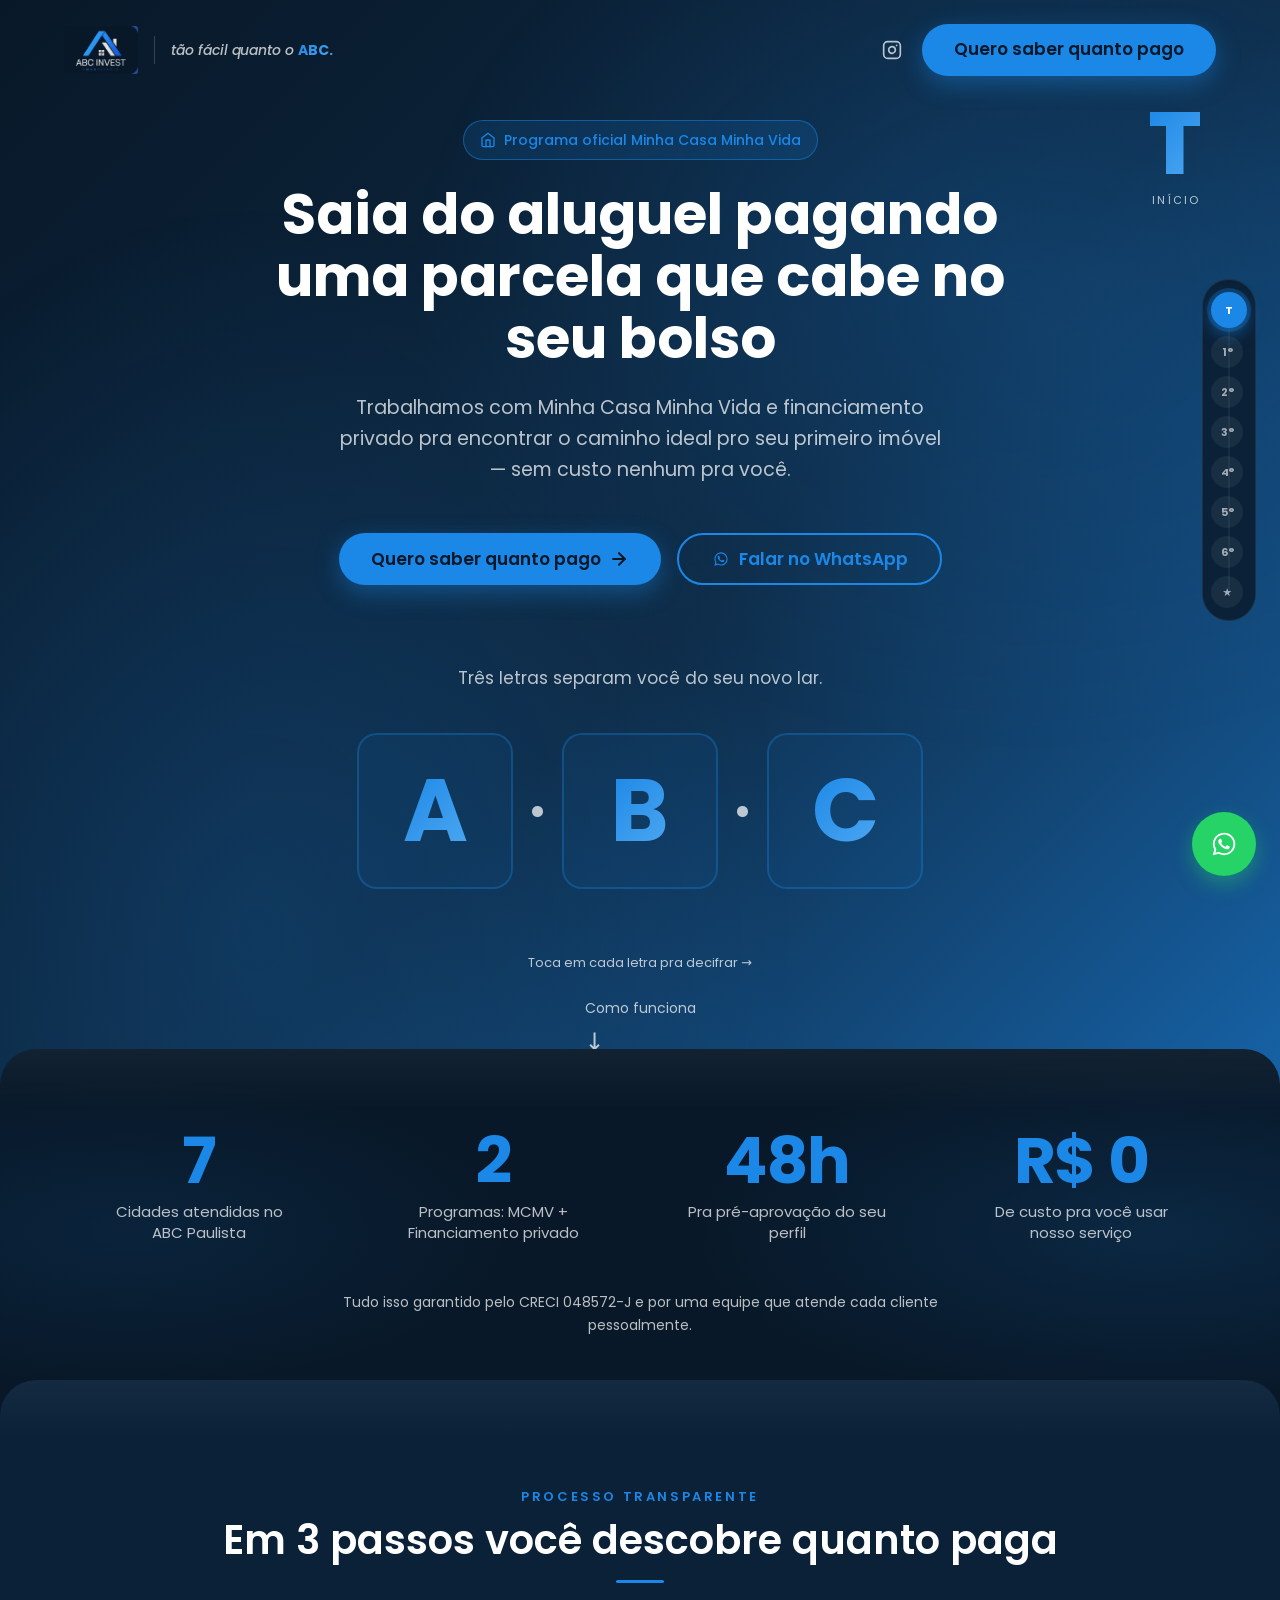
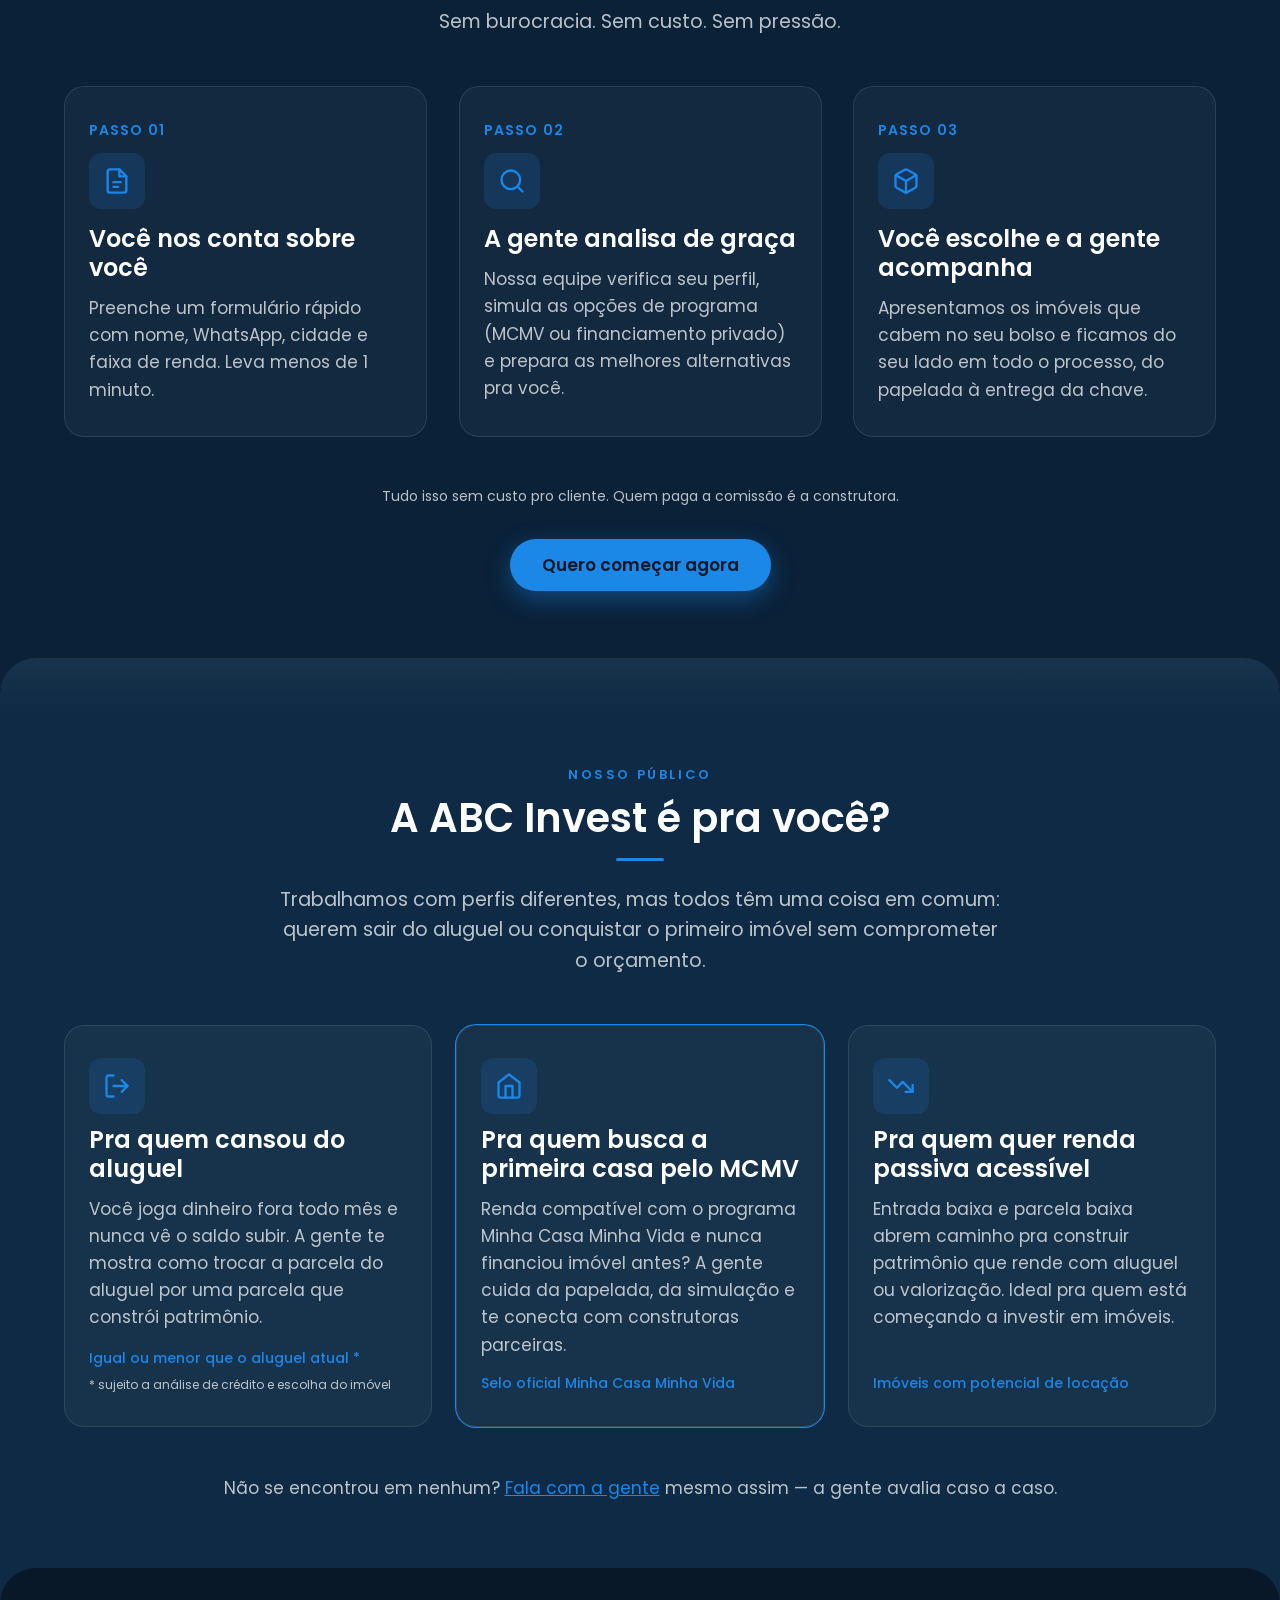
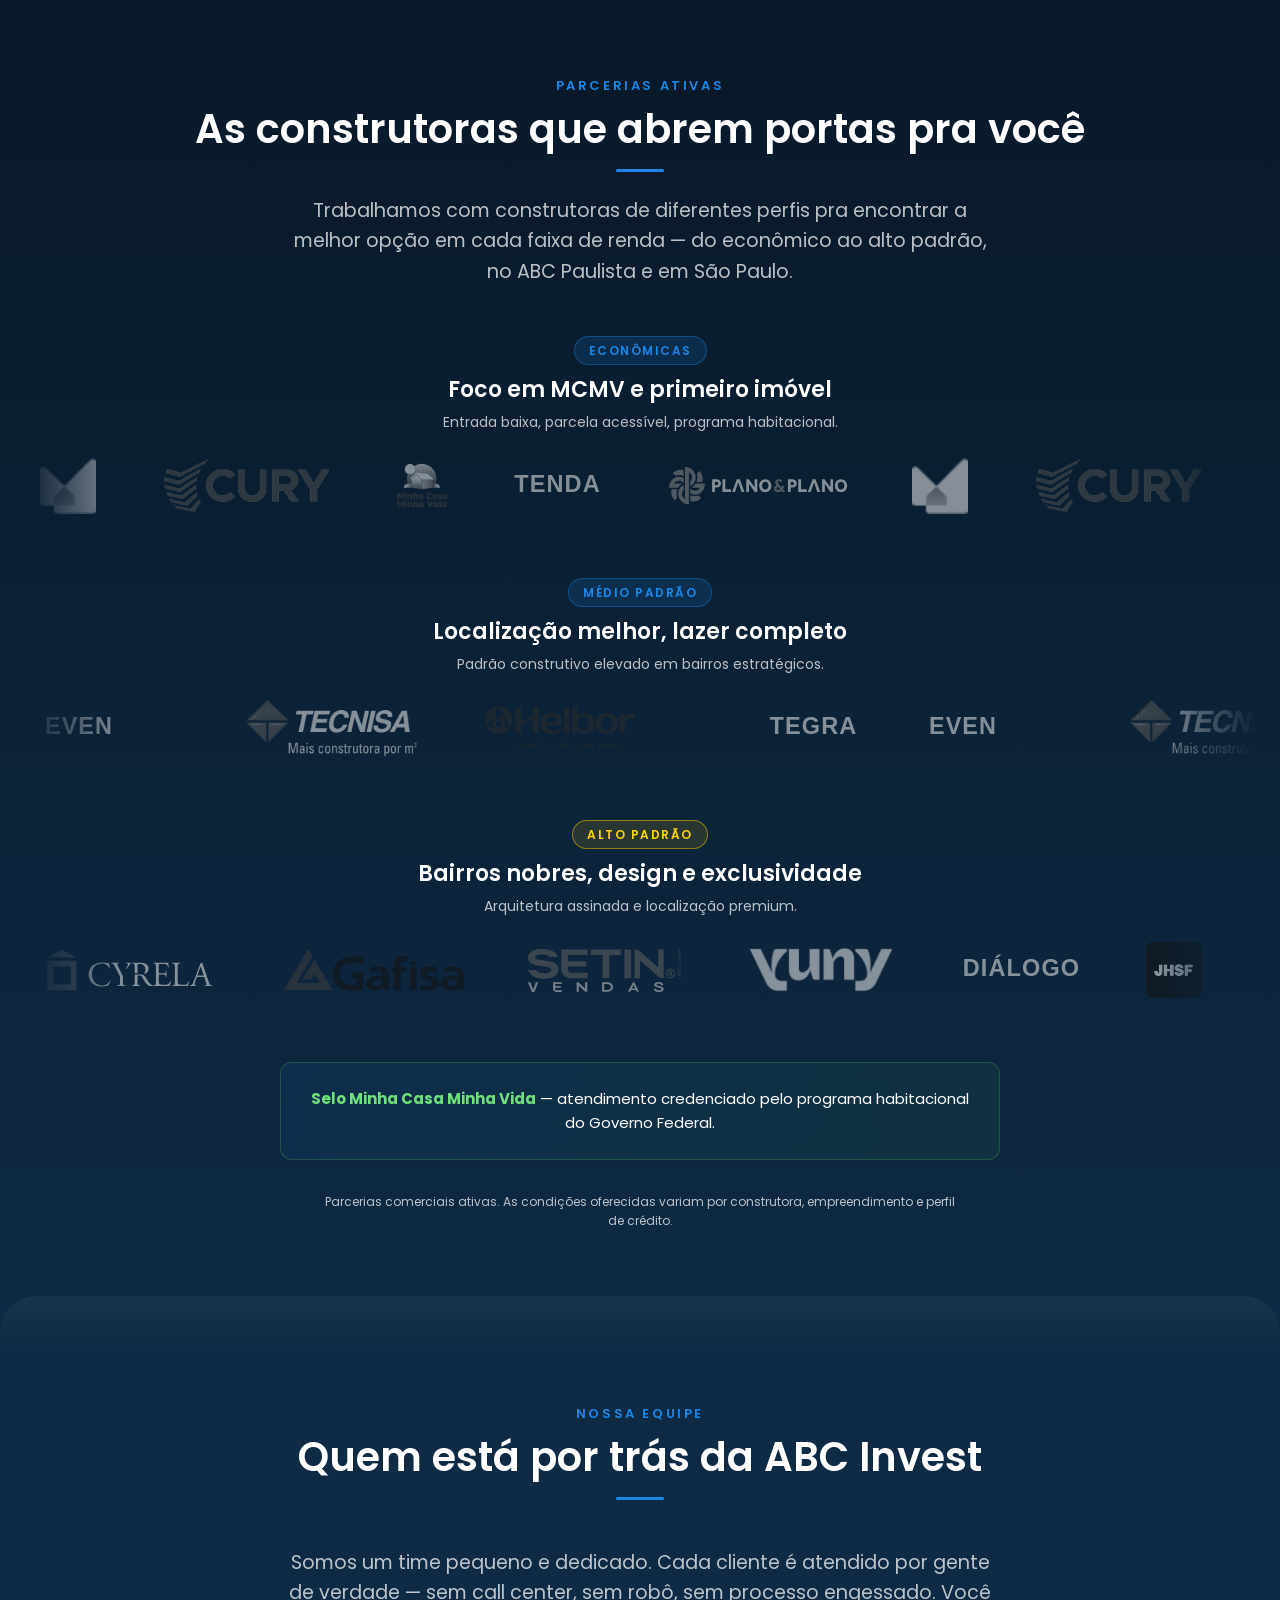
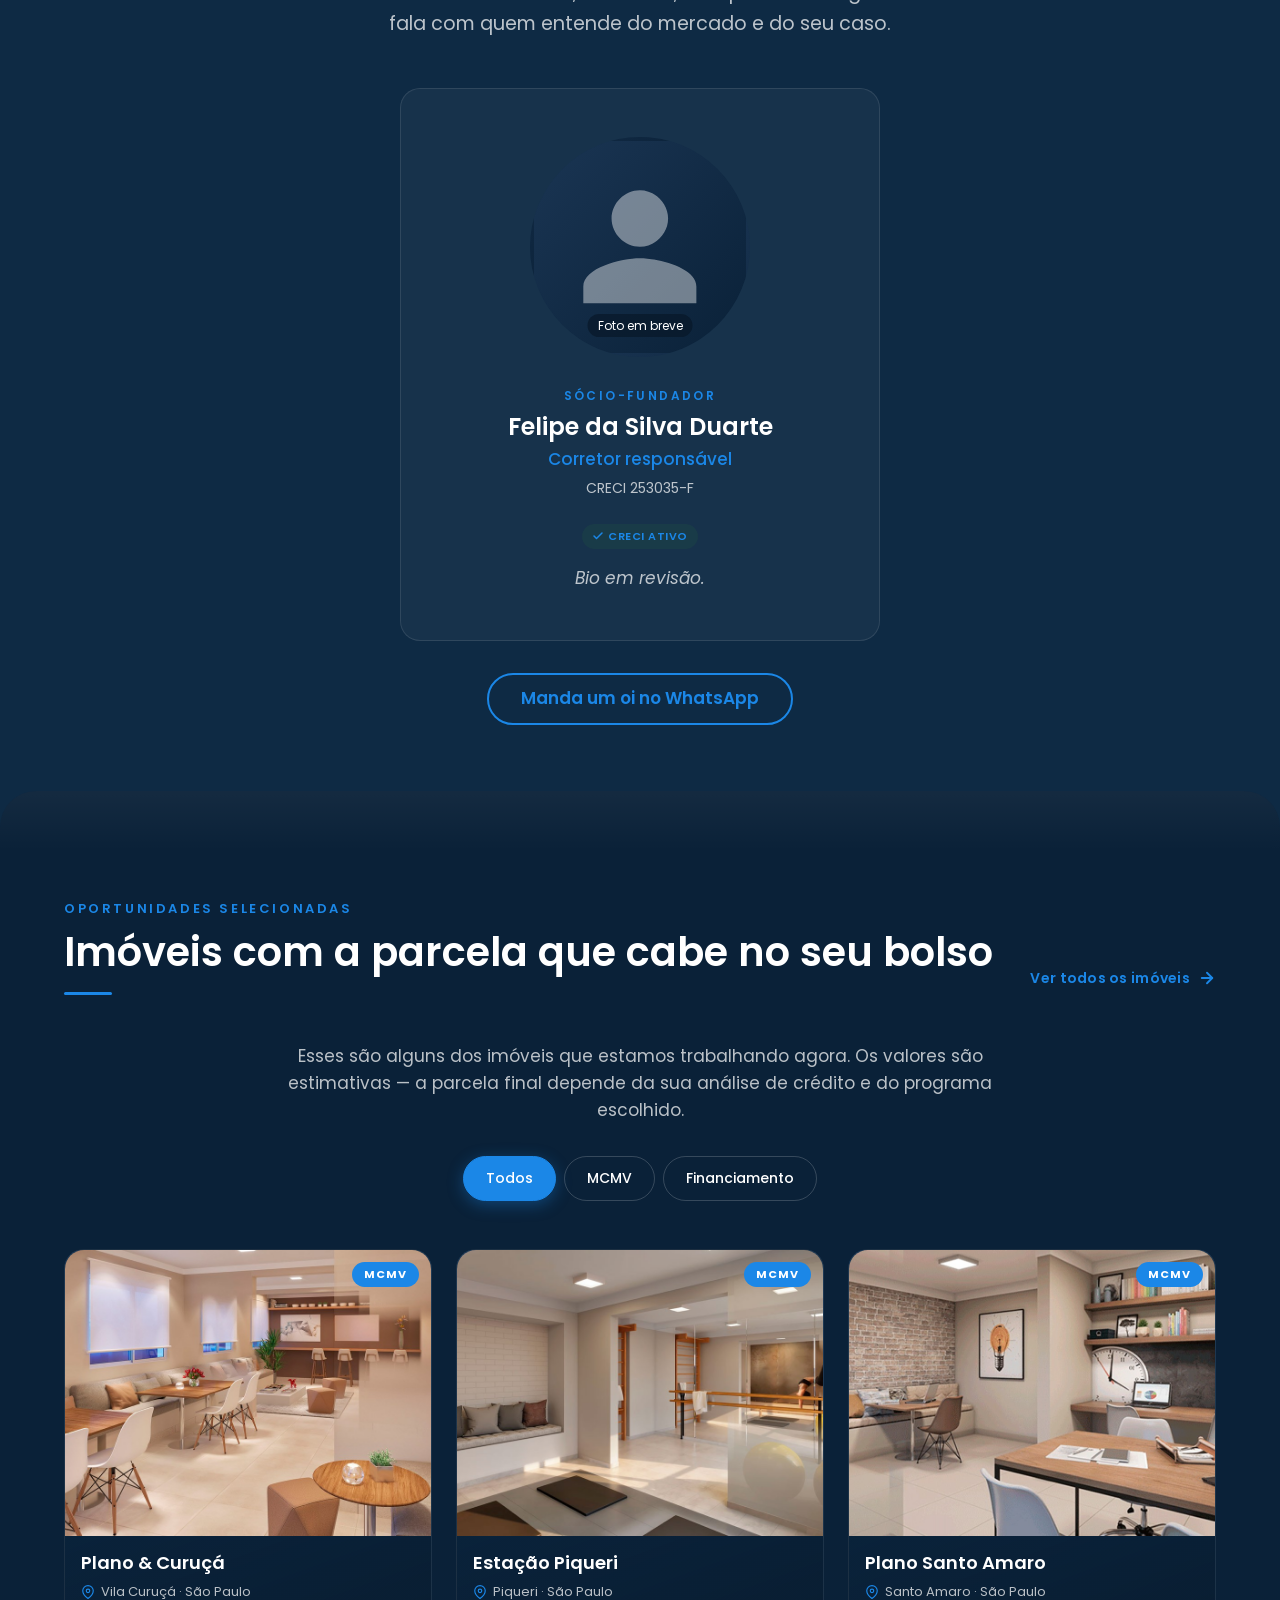
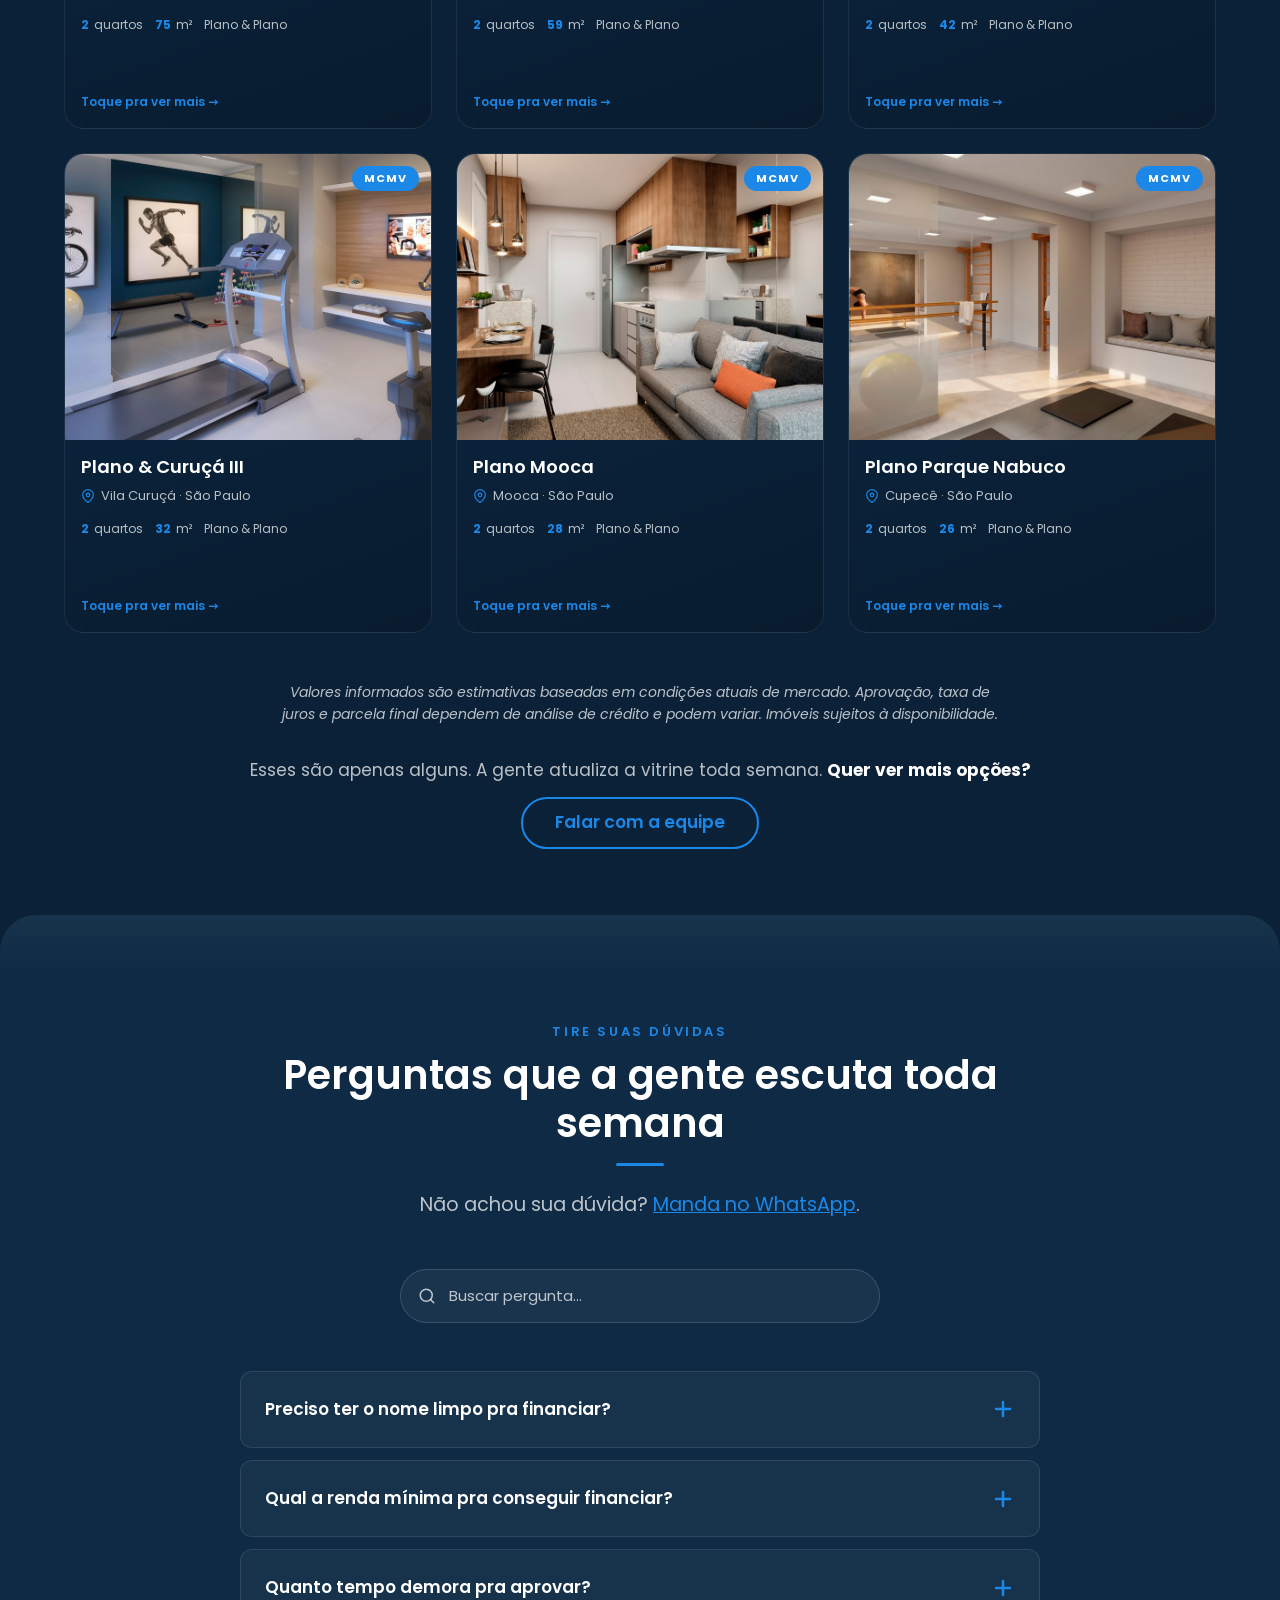
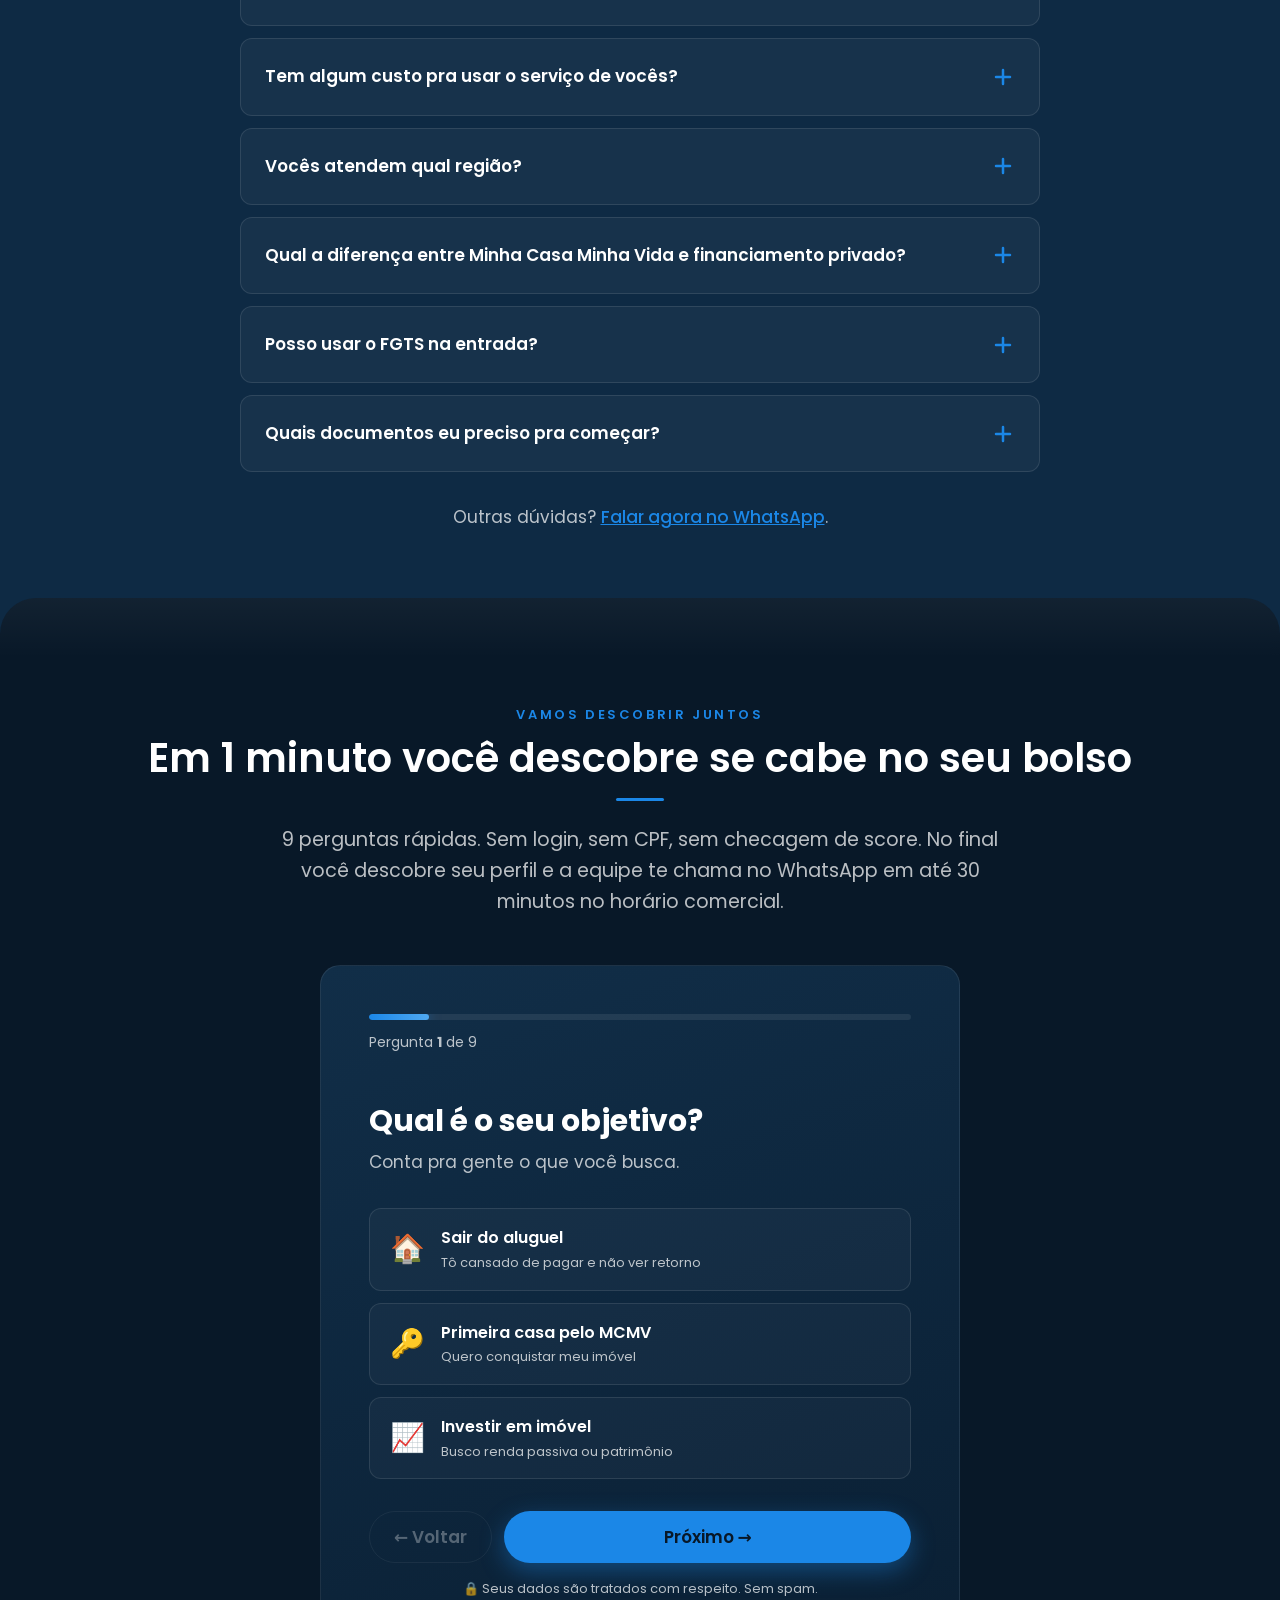
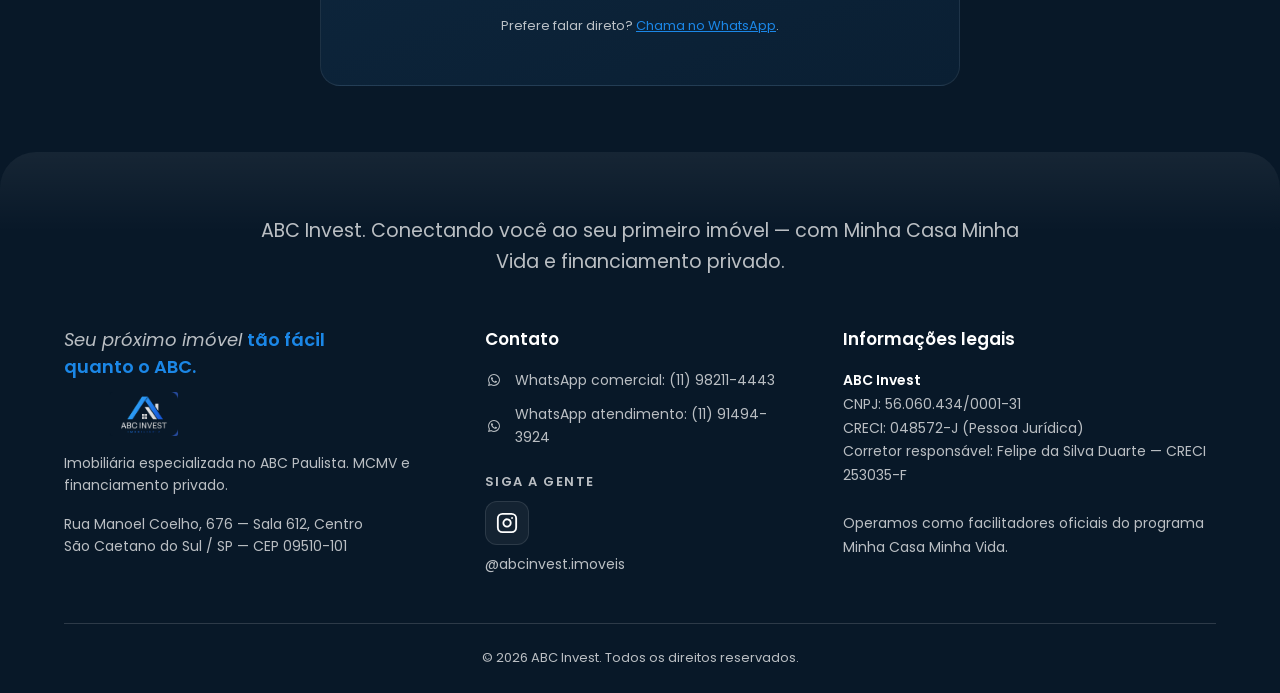
==== index.html @ 4d5df233 "Revert "feat(hero): scroll-driven build scene as ambient background" This reverts commit e66a0f8f847" ====
<!DOCTYPE html>
<html lang="pt-BR">
<head>
  <meta charset="UTF-8">
  <meta name="viewport" content="width=device-width, initial-scale=1.0, viewport-fit=cover">
  <meta name="theme-color" content="#081828">

  <title>ABC Invest — Saia do aluguel com a parcela que cabe no seu bolso</title>
  <meta name="description" content="Imobiliária no ABC Paulista especializada em entrada e parcela baixas. Trabalhamos com Minha Casa Minha Vida e financiamento privado. Atendimento sem custo pra você.">
  <meta name="robots" content="index,follow">
  <meta name="author" content="ABC Invest">
  <link rel="canonical" href="https://abcinvest.com.br/">

  <!-- Favicons -->
  <link rel="icon" type="image/png" sizes="32x32" href="assets/images/favicon-32.png">
  <link rel="icon" type="image/png" sizes="64x64" href="assets/images/favicon-64.png">
  <link rel="icon" type="image/png" sizes="192x192" href="assets/images/favicon-192.png">
  <link rel="apple-touch-icon" sizes="192x192" href="assets/images/favicon-192.png">

  <!-- Open Graph / Twitter -->
  <meta property="og:type" content="website">
  <meta property="og:locale" content="pt_BR">
  <meta property="og:site_name" content="ABC Invest">
  <meta property="og:title" content="ABC Invest — Saia do aluguel com a parcela que cabe no seu bolso">
  <meta property="og:description" content="Trabalhamos com Minha Casa Minha Vida e financiamento privado pra encontrar o caminho ideal pro seu primeiro imóvel.">
  <meta property="og:url" content="https://abcinvest.com.br/">
  <!-- TODO: substituir por imagem og:image 1200x630 dedicada -->
  <meta property="og:image" content="https://abcinvest.com.br/assets/images/favicon-512.png">
  <meta property="og:image:width" content="512">
  <meta property="og:image:height" content="512">
  <meta name="twitter:card" content="summary_large_image">
  <meta name="twitter:title" content="ABC Invest — Saia do aluguel com a parcela que cabe no seu bolso">
  <meta name="twitter:description" content="Casa própria via Minha Casa Minha Vida ou financiamento privado, com parcela baixa.">
  <meta name="twitter:image" content="https://abcinvest.com.br/assets/images/favicon-512.png">

  <!-- Fonts -->
  <link rel="preconnect" href="https://fonts.googleapis.com">
  <link rel="preconnect" href="https://fonts.gstatic.com" crossorigin>
  <link rel="preload" as="style" href="https://fonts.googleapis.com/css2?family=Poppins:wght@400;500;600;700&display=swap">
  <link rel="stylesheet" href="https://fonts.googleapis.com/css2?family=Poppins:wght@400;500;600;700&display=swap">

  <!-- CSS -->
  <link rel="stylesheet" href="assets/css/reset.css">
  <link rel="stylesheet" href="assets/css/variables.css">
  <link rel="stylesheet" href="assets/css/style.css">

  <!-- Schema.org RealEstateAgent -->
  <script type="application/ld+json">
  {
    "@context": "https://schema.org",
    "@type": "RealEstateAgent",
    "name": "ABC Invest",
    "url": "https://abcinvest.com.br/",
    "logo": "https://abcinvest.com.br/assets/images/logo.png",
    "image": "https://abcinvest.com.br/assets/images/logo.png",
    "description": "Imobiliária no ABC Paulista especializada em ajudar pessoas a saírem do aluguel via Minha Casa Minha Vida ou financiamento privado, com entrada e parcela baixas.",
    "telephone": "+5511982114443",
    "email": "contato@abcinvest.com.br",
    "address": {
      "@type": "PostalAddress",
      "streetAddress": "Rua Manoel Coelho, 676 - Sala 612",
      "addressLocality": "São Caetano do Sul",
      "addressRegion": "SP",
      "postalCode": "09510-101",
      "addressCountry": "BR"
    },
    "areaServed": [
      "Santo André",
      "São Bernardo do Campo",
      "São Caetano do Sul",
      "Diadema",
      "Mauá",
      "Ribeirão Pires",
      "Rio Grande da Serra"
    ],
    "identifier": [
      {
        "@type": "PropertyValue",
        "name": "CNPJ",
        "value": "56.060.434/0001-31"
      },
      {
        "@type": "PropertyValue",
        "name": "CRECI",
        "value": "048572-J"
      }
    ],
    "sameAs": []
  }
  </script>

  <!-- Schema.org FAQPage -->
  <script type="application/ld+json">
  {
    "@context": "https://schema.org",
    "@type": "FAQPage",
    "mainEntity": [
      {
        "@type": "Question",
        "name": "Preciso ter o nome limpo pra financiar?",
        "acceptedAnswer": {
          "@type": "Answer",
          "text": "Não obrigatoriamente. Restrição no nome dificulta, mas não inviabiliza. Trabalhamos com programas e construtoras que aceitam análise caso a caso, e em alguns casos é possível regularizar antes de fechar. Quem aprova o crédito é o banco, não a ABC Invest, mas conhecemos os caminhos e te orientamos."
        }
      },
      {
        "@type": "Question",
        "name": "Qual a renda mínima pra conseguir financiar?",
        "acceptedAnswer": {
          "@type": "Answer",
          "text": "A partir de R$ 2.000 já dá pra começar a avaliar pelo programa Minha Casa Minha Vida (Faixa 1). Quanto maior a renda, mais opções de imóvel e de programa. Renda informal também conta — só muda a forma de comprovar."
        }
      },
      {
        "@type": "Question",
        "name": "Quanto tempo demora pra aprovar?",
        "acceptedAnswer": {
          "@type": "Answer",
          "text": "A pré-análise sai em até 48h úteis depois que você manda os documentos. A aprovação final do banco depende do programa e da papelada, mas em geral fica entre 30 e 60 dias até a entrega da chave."
        }
      },
      {
        "@type": "Question",
        "name": "Tem algum custo pra usar o serviço de vocês?",
        "acceptedAnswer": {
          "@type": "Answer",
          "text": "Não. Atendimento, simulação e acompanhamento são 100% gratuitos pra você. Recebemos comissão diretamente da construtora quando o negócio fecha. Custos de operação como cartório, ITBI e avaliação existem em qualquer financiamento e te explicamos tudo antes de assinar."
        }
      },
      {
        "@type": "Question",
        "name": "Vocês atendem qual região?",
        "acceptedAnswer": {
          "@type": "Answer",
          "text": "Atendemos toda a região do ABC Paulista: Santo André, São Bernardo do Campo, São Caetano do Sul, Diadema, Mauá, Ribeirão Pires e Rio Grande da Serra. Se sua cidade não está na lista, fala com a gente mesmo assim — em alguns casos conseguimos ampliar o atendimento."
        }
      },
      {
        "@type": "Question",
        "name": "Qual a diferença entre Minha Casa Minha Vida e financiamento privado?",
        "acceptedAnswer": {
          "@type": "Answer",
          "text": "Minha Casa Minha Vida é um programa do Governo Federal pra famílias com renda até R$ 12 mil (em 2026). Tem juros menores, possível subsídio e parcela mais leve, mas o imóvel precisa ser novo e dentro de um teto de valor. Financiamento privado é via banco, sem subsídio, aceita imóveis usados de qualquer valor, mas tem juros maiores."
        }
      }
    ]
  }
  </script>
</head>

<body>

  <!-- Scroll progress bar -->
  <div class="scroll-progress" id="scroll-progress" aria-hidden="true"></div>

  <!-- ============== HEADER ============== -->
  <header class="site-header" role="banner">
    <div class="container site-header__inner">
      <div class="site-header__brand">
        <a href="#hero" class="site-header__logo" aria-label="ABC Invest — voltar ao topo">
          <img src="assets/images/logo-claro.svg" alt="ABC Invest" width="160" height="48">
        </a>
        <span class="site-header__divider" aria-hidden="true"></span>
        <p class="site-header__tagline">
          <em>tão fácil quanto o</em> <strong>ABC.</strong>
        </p>
      </div>
      <div class="site-header__actions">
        <a href="https://www.instagram.com/abcinvest.imoveis/"
           target="_blank"
           rel="noopener noreferrer"
           class="site-header__social"
           aria-label="Instagram da ABC Invest">
          <svg xmlns="http://www.w3.org/2000/svg" width="20" height="20" viewBox="0 0 24 24" fill="none" stroke="currentColor" stroke-width="2" stroke-linecap="round" stroke-linejoin="round" aria-hidden="true">
            <rect x="2" y="2" width="20" height="20" rx="5" ry="5"></rect>
            <path d="M16 11.37A4 4 0 1 1 12.63 8 4 4 0 0 1 16 11.37z"></path>
            <line x1="17.5" y1="6.5" x2="17.51" y2="6.5"></line>
          </svg>
        </a>
        <a href="#formulario" class="btn btn-primary site-header__cta">Quero saber quanto pago</a>
      </div>
    </div>
  </header>

  <main>

  <!-- ============== 1. HERO ============== -->
  <section id="hero" class="hero" aria-label="Apresentação principal">
    <div class="container hero__inner">
      <div class="hero__content">
        <span class="hero__badge">
          <svg xmlns="http://www.w3.org/2000/svg" width="16" height="16" viewBox="0 0 24 24" fill="none" stroke="currentColor" stroke-width="2" stroke-linecap="round" stroke-linejoin="round" aria-hidden="true"><path d="M3 9l9-7 9 7v11a2 2 0 0 1-2 2H5a2 2 0 0 1-2-2z"/><polyline points="9 22 9 12 15 12 15 22"/></svg>
          Programa oficial Minha Casa Minha Vida
        </span>
        <h1>Saia do aluguel pagando uma parcela que cabe no seu bolso</h1>
        <p class="hero__lead">
          Trabalhamos com Minha Casa Minha Vida e financiamento privado pra encontrar o caminho ideal pro seu primeiro imóvel — sem custo nenhum pra você.
        </p>
        <div class="hero__ctas">
          <a href="#formulario" class="btn btn-primary" data-cta="hero-primary">
            Quero saber quanto pago
            <svg xmlns="http://www.w3.org/2000/svg" class="icon" viewBox="0 0 24 24" fill="none" stroke="currentColor" stroke-width="2.5" stroke-linecap="round" stroke-linejoin="round" aria-hidden="true"><line x1="5" y1="12" x2="19" y2="12"/><polyline points="12 5 19 12 12 19"/></svg>
          </a>
          <a href="https://wa.me/5511982114443?text=Ol%C3%A1!%20Vim%20pelo%20site%20da%20ABC%20Invest%20e%20quero%20saber%20mais%20sobre%20como%20sair%20do%20aluguel."
             class="hero__secondary"
             target="_blank"
             rel="noopener"
             data-cta="hero-whatsapp">
            <svg xmlns="http://www.w3.org/2000/svg" viewBox="0 0 24 24" fill="currentColor" aria-hidden="true"><path d="M17.6 6.32A7.85 7.85 0 0 0 12.05 4a7.94 7.94 0 0 0-6.88 11.9L4 20l4.2-1.1a7.94 7.94 0 0 0 3.84.98h.01a7.94 7.94 0 0 0 7.94-7.93 7.88 7.88 0 0 0-2.39-5.63zM12.05 18.55h-.01a6.6 6.6 0 0 1-3.36-.92l-.24-.14-2.49.65.66-2.43-.16-.25a6.6 6.6 0 1 1 5.6 3.09zm3.62-4.94c-.2-.1-1.17-.58-1.36-.64-.18-.07-.31-.1-.45.1-.13.2-.5.64-.62.77-.11.13-.23.15-.43.05a5.43 5.43 0 0 1-1.6-1 6 6 0 0 1-1.1-1.38c-.12-.2 0-.31.09-.41.09-.09.2-.23.3-.35.1-.12.13-.2.2-.33.07-.13.03-.25-.02-.35-.05-.1-.45-1.08-.62-1.48-.16-.39-.33-.34-.45-.34-.11 0-.25-.02-.39-.02a.74.74 0 0 0-.54.25 2.25 2.25 0 0 0-.7 1.67c0 .98.71 1.94.81 2.07.1.13 1.4 2.13 3.39 2.99.47.2.84.32 1.13.41.47.15.9.13 1.24.08.38-.06 1.17-.48 1.33-.94.17-.46.17-.86.12-.94-.05-.08-.18-.13-.38-.23z"/></svg>
            Falar no WhatsApp
          </a>
        </div>
      </div>

      <!-- Decifre o ABC: 3 letras gigantes que revelam frases do manifesto + explicação da marca -->
      <div class="hero-decoder" data-decoder>
        <p class="hero-decoder__intro">Três letras separam você do seu novo lar.</p>

        <div class="hero-decoder__letters" role="group" aria-label="Decifre o ABC da ABC Invest">
          <button type="button" class="decoder-letter" data-letter="A" aria-expanded="false" aria-controls="decoder-panel-a">
            <span class="decoder-letter__char" aria-hidden="true">A</span>
            <span class="decoder-letter__sr">Decifrar A</span>
          </button>
          <span class="decoder-dot" aria-hidden="true">·</span>
          <button type="button" class="decoder-letter" data-letter="B" aria-expanded="false" aria-controls="decoder-panel-b">
            <span class="decoder-letter__char" aria-hidden="true">B</span>
            <span class="decoder-letter__sr">Decifrar B</span>
          </button>
          <span class="decoder-dot" aria-hidden="true">·</span>
          <button type="button" class="decoder-letter" data-letter="C" aria-expanded="false" aria-controls="decoder-panel-c">
            <span class="decoder-letter__char" aria-hidden="true">C</span>
            <span class="decoder-letter__sr">Decifrar C</span>
          </button>
        </div>

        <div class="hero-decoder__panels">
          <div id="decoder-panel-a" class="decoder-panel" data-panel="A" hidden>
            <p class="decoder-panel__quote">"Você merece sair do aluguel."</p>
            <div class="decoder-panel__divider"></div>
            <h3 class="decoder-panel__title"><strong>A</strong> — Análise gratuita do seu perfil</h3>
            <p class="decoder-panel__body">A gente cuida da papelada, simulação e orientação. Você não paga um centavo por isso.</p>
          </div>
          <div id="decoder-panel-b" class="decoder-panel" data-panel="B" hidden>
            <p class="decoder-panel__quote">"Sei que parece longe..."</p>
            <div class="decoder-panel__divider"></div>
            <h3 class="decoder-panel__title"><strong>B</strong> — Bora junto até a chave</h3>
            <p class="decoder-panel__body">Acompanhamos você do primeiro 'oi' à entrega da chave. Sem você se perder no processo.</p>
          </div>
          <div id="decoder-panel-c" class="decoder-panel" data-panel="C" hidden>
            <p class="decoder-panel__quote">"...mas é mais perto do que você imagina."</p>
            <div class="decoder-panel__divider"></div>
            <h3 class="decoder-panel__title"><strong>C</strong> — Casa que cabe no seu bolso</h3>
            <p class="decoder-panel__body">MCMV ou financiamento privado — a gente encontra a parcela ideal pro seu momento.</p>
          </div>
        </div>

        <p class="hero-decoder__hint" data-decoder-hint>Toca em cada letra pra decifrar →</p>

        <div class="hero-decoder__complete" data-decoder-complete hidden>
          <p class="hero-decoder__complete-eyebrow">Pronto, decifrou.</p>
          <p class="hero-decoder__complete-slogan">Seu próximo imóvel é <strong>tão fácil quanto o ABC.</strong></p>
          <p class="hero-decoder__complete-cta">Bora materializar?</p>
        </div>
      </div>
    </div>
    <span class="hero__scroll-hint">Como funciona</span>
  </section>

  <!-- ============== STATS STRIP ============== -->
  <section class="stats-strip" aria-label="Indicadores ABC Invest">
    <div class="container stats-strip__container">
      <div class="stats-grid">
        <div class="stat-item reveal-up">
          <span class="stat-item__number" data-counter="7">0</span>
          <span class="stat-item__label">Cidades atendidas no ABC Paulista</span>
        </div>
        <div class="stat-item reveal-up">
          <span class="stat-item__number" data-counter="2">0</span>
          <span class="stat-item__label">Programas: MCMV + Financiamento privado</span>
        </div>
        <div class="stat-item reveal-up">
          <span class="stat-item__number" data-counter="48" data-counter-suffix="h">0h</span>
          <span class="stat-item__label">Pra pré-aprovação do seu perfil</span>
        </div>
        <div class="stat-item reveal-up">
          <span class="stat-item__number" data-counter="0" data-counter-prefix="R$ ">R$ 0</span>
          <span class="stat-item__label">De custo pra você usar nosso serviço</span>
        </div>
      </div>
      <p class="stats-strip__footnote">
        Tudo isso garantido pelo CRECI 048572-J e por uma equipe que atende cada cliente pessoalmente.
      </p>
    </div>
  </section>

  <!-- ============== 2. COMO FUNCIONA ============== -->
  <section id="como-funciona" class="section section-light" aria-labelledby="como-funciona-title">
    <div class="container">
      <header class="section-header">
        <span class="section-eyebrow">Processo transparente</span>
        <h2 id="como-funciona-title" class="section-h2">Em 3 passos você descobre quanto paga</h2>
        <span class="section-underline" aria-hidden="true"></span>
        <p class="section-header__lead">Sem burocracia. Sem custo. Sem pressão.</p>
      </header>

      <div class="steps reveal-stagger">
        <article class="step-card reveal-up">
          <span class="step-card__number">PASSO 01</span>
          <span class="step-card__icon" aria-hidden="true">
            <svg xmlns="http://www.w3.org/2000/svg" viewBox="0 0 24 24" fill="none" stroke="currentColor" stroke-width="2" stroke-linecap="round" stroke-linejoin="round"><path d="M14 2H6a2 2 0 0 0-2 2v16a2 2 0 0 0 2 2h12a2 2 0 0 0 2-2V8z"/><polyline points="14 2 14 8 20 8"/><line x1="9" y1="13" x2="15" y2="13"/><line x1="9" y1="17" x2="13" y2="17"/></svg>
          </span>
          <h3>Você nos conta sobre você</h3>
          <p>Preenche um formulário rápido com nome, WhatsApp, cidade e faixa de renda. Leva menos de 1 minuto.</p>
        </article>

        <article class="step-card reveal-up">
          <span class="step-card__number">PASSO 02</span>
          <span class="step-card__icon" aria-hidden="true">
            <svg xmlns="http://www.w3.org/2000/svg" viewBox="0 0 24 24" fill="none" stroke="currentColor" stroke-width="2" stroke-linecap="round" stroke-linejoin="round"><circle cx="11" cy="11" r="8"/><line x1="21" y1="21" x2="16.65" y2="16.65"/></svg>
          </span>
          <h3>A gente analisa de graça</h3>
          <p>Nossa equipe verifica seu perfil, simula as opções de programa (MCMV ou financiamento privado) e prepara as melhores alternativas pra você.</p>
        </article>

        <article class="step-card reveal-up">
          <span class="step-card__number">PASSO 03</span>
          <span class="step-card__icon" aria-hidden="true">
            <svg xmlns="http://www.w3.org/2000/svg" viewBox="0 0 24 24" fill="none" stroke="currentColor" stroke-width="2" stroke-linecap="round" stroke-linejoin="round"><path d="M21 16V8a2 2 0 0 0-1-1.73l-7-4a2 2 0 0 0-2 0l-7 4A2 2 0 0 0 3 8v8a2 2 0 0 0 1 1.73l7 4a2 2 0 0 0 2 0l7-4A2 2 0 0 0 21 16z"/><polyline points="3.27 6.96 12 12.01 20.73 6.96"/><line x1="12" y1="22.08" x2="12" y2="12"/></svg>
          </span>
          <h3>Você escolhe e a gente acompanha</h3>
          <p>Apresentamos os imóveis que cabem no seu bolso e ficamos do seu lado em todo o processo, do papelada à entrega da chave.</p>
        </article>
      </div>

      <p class="steps-footnote">
        Tudo isso sem custo pro cliente. Quem paga a comissão é a construtora.
      </p>

      <div class="text-center mt-6">
        <a href="#formulario" class="btn btn-primary">Quero começar agora</a>
      </div>
    </div>
  </section>

  <!-- ============== 3. PARA QUEM É ============== -->
  <section id="para-quem" class="section section-white" aria-labelledby="para-quem-title">
    <div class="container">
      <header class="section-header">
        <span class="section-eyebrow">Nosso público</span>
        <h2 id="para-quem-title" class="section-h2">A ABC Invest é pra você?</h2>
        <span class="section-underline" aria-hidden="true"></span>
        <p class="section-header__lead">Trabalhamos com perfis diferentes, mas todos têm uma coisa em comum: querem sair do aluguel ou conquistar o primeiro imóvel sem comprometer o orçamento.</p>
      </header>

      <div class="profiles">
        <article class="profile-card reveal-up">
          <span class="profile-card__icon" aria-hidden="true">
            <svg xmlns="http://www.w3.org/2000/svg" viewBox="0 0 24 24" fill="none" stroke="currentColor" stroke-width="2" stroke-linecap="round" stroke-linejoin="round"><path d="M9 21H5a2 2 0 0 1-2-2V5a2 2 0 0 1 2-2h4"/><polyline points="16 17 21 12 16 7"/><line x1="21" y1="12" x2="9" y2="12"/></svg>
          </span>
          <h3>Pra quem cansou do aluguel</h3>
          <p>Você joga dinheiro fora todo mês e nunca vê o saldo subir. A gente te mostra como trocar a parcela do aluguel por uma parcela que constrói patrimônio.</p>
          <div>
            <span class="profile-card__tag">Igual ou menor que o aluguel atual *</span>
            <p class="profile-card__tag-note">* sujeito a análise de crédito e escolha do imóvel</p>
          </div>
        </article>

        <article class="profile-card is-featured reveal-up">
          <span class="profile-card__icon" aria-hidden="true">
            <svg xmlns="http://www.w3.org/2000/svg" viewBox="0 0 24 24" fill="none" stroke="currentColor" stroke-width="2" stroke-linecap="round" stroke-linejoin="round"><path d="M3 9l9-7 9 7v11a2 2 0 0 1-2 2H5a2 2 0 0 1-2-2z"/><polyline points="9 22 9 12 15 12 15 22"/></svg>
          </span>
          <h3>Pra quem busca a primeira casa pelo MCMV</h3>
          <p>Renda compatível com o programa Minha Casa Minha Vida e nunca financiou imóvel antes? A gente cuida da papelada, da simulação e te conecta com construtoras parceiras.</p>
          <span class="profile-card__tag">Selo oficial Minha Casa Minha Vida</span>
        </article>

        <article class="profile-card reveal-up">
          <span class="profile-card__icon" aria-hidden="true">
            <svg xmlns="http://www.w3.org/2000/svg" viewBox="0 0 24 24" fill="none" stroke="currentColor" stroke-width="2" stroke-linecap="round" stroke-linejoin="round"><polyline points="22 17 13.5 8.5 8.5 13.5 2 7"/><polyline points="16 17 22 17 22 11"/></svg>
          </span>
          <h3>Pra quem quer renda passiva acessível</h3>
          <p>Entrada baixa e parcela baixa abrem caminho pra construir patrimônio que rende com aluguel ou valorização. Ideal pra quem está começando a investir em imóveis.</p>
          <span class="profile-card__tag">Imóveis com potencial de locação</span>
        </article>
      </div>

      <p class="profiles-footnote">
        Não se encontrou em nenhum?
        <a href="#formulario" style="color: var(--color-primary); text-decoration: underline;">Fala com a gente</a> mesmo assim — a gente avalia caso a caso.
      </p>
    </div>
  </section>

  <!-- ============== 4. CONSTRUTORAS PARCEIRAS ============== -->
  <section id="parceiros" class="section section-dark" aria-labelledby="parceiros-title">
    <div class="container">
      <header class="section-header">
        <span class="section-eyebrow">Parcerias ativas</span>
        <h2 id="parceiros-title" class="section-h2">As construtoras que abrem portas pra você</h2>
        <span class="section-underline" aria-hidden="true"></span>
        <p class="section-header__lead">
          Trabalhamos com construtoras de diferentes perfis pra encontrar a melhor opção em cada faixa de renda — do econômico ao alto padrão, no ABC Paulista e em São Paulo.
        </p>
      </header>

      <!-- TIER 1 — Econômicas / MCMV -->
      <div class="parceiros-tier">
        <div class="parceiros-tier__header">
          <span class="parceiros-tier__badge">Econômicas</span>
          <h3 class="parceiros-tier__title">Foco em MCMV e primeiro imóvel</h3>
          <p class="parceiros-tier__hint">Entrada baixa, parcela acessível, programa habitacional.</p>
        </div>
        <div class="parceiros-marquee" data-marquee>
          <div class="parceiros-marquee__track">
            <div class="parceiros-logo"><img src="assets/images/construtoras/mrv.png" alt="MRV Engenharia" loading="lazy"></div>
            <div class="parceiros-logo"><img src="assets/images/construtoras/cury.png" alt="Cury Construtora" loading="lazy"></div>
            <div class="parceiros-logo"><img src="assets/images/construtoras/direcional.png" alt="Direcional Engenharia" loading="lazy"></div>
            <div class="parceiros-logo"><img src="assets/images/construtoras/tenda.svg" alt="Construtora Tenda" loading="lazy"></div>
            <div class="parceiros-logo"><img src="assets/images/construtoras/plano-e-plano.svg" alt="Plano & Plano" loading="lazy"></div>
            <!-- Cópia pra loop infinito -->
            <div class="parceiros-logo" aria-hidden="true"><img src="assets/images/construtoras/mrv.png" alt="" loading="lazy"></div>
            <div class="parceiros-logo" aria-hidden="true"><img src="assets/images/construtoras/cury.png" alt="" loading="lazy"></div>
            <div class="parceiros-logo" aria-hidden="true"><img src="assets/images/construtoras/direcional.png" alt="" loading="lazy"></div>
            <div class="parceiros-logo" aria-hidden="true"><img src="assets/images/construtoras/tenda.svg" alt="" loading="lazy"></div>
            <div class="parceiros-logo" aria-hidden="true"><img src="assets/images/construtoras/plano-e-plano.svg" alt="" loading="lazy"></div>
          </div>
        </div>
      </div>

      <!-- TIER 2 — Médio padrão -->
      <div class="parceiros-tier">
        <div class="parceiros-tier__header">
          <span class="parceiros-tier__badge">Médio padrão</span>
          <h3 class="parceiros-tier__title">Localização melhor, lazer completo</h3>
          <p class="parceiros-tier__hint">Padrão construtivo elevado em bairros estratégicos.</p>
        </div>
        <div class="parceiros-marquee" data-marquee data-marquee-reverse>
          <div class="parceiros-marquee__track">
            <div class="parceiros-logo"><img src="assets/images/construtoras/even.svg" alt="Even Construtora" loading="lazy"></div>
            <div class="parceiros-logo"><img src="assets/images/construtoras/eztec.svg" alt="Eztec" loading="lazy"></div>
            <div class="parceiros-logo"><img src="assets/images/construtoras/tecnisa.png" alt="Tecnisa" loading="lazy"></div>
            <div class="parceiros-logo"><img src="assets/images/construtoras/helbor.png" alt="Helbor" loading="lazy"></div>
            <div class="parceiros-logo"><img src="assets/images/construtoras/trisul.svg" alt="Trisul" loading="lazy"></div>
            <div class="parceiros-logo"><img src="assets/images/construtoras/tegra.svg" alt="Tegra Incorporadora" loading="lazy"></div>
            <!-- Loop -->
            <div class="parceiros-logo" aria-hidden="true"><img src="assets/images/construtoras/even.svg" alt="" loading="lazy"></div>
            <div class="parceiros-logo" aria-hidden="true"><img src="assets/images/construtoras/eztec.svg" alt="" loading="lazy"></div>
            <div class="parceiros-logo" aria-hidden="true"><img src="assets/images/construtoras/tecnisa.png" alt="" loading="lazy"></div>
            <div class="parceiros-logo" aria-hidden="true"><img src="assets/images/construtoras/helbor.png" alt="" loading="lazy"></div>
            <div class="parceiros-logo" aria-hidden="true"><img src="assets/images/construtoras/trisul.svg" alt="" loading="lazy"></div>
            <div class="parceiros-logo" aria-hidden="true"><img src="assets/images/construtoras/tegra.svg" alt="" loading="lazy"></div>
          </div>
        </div>
      </div>

      <!-- TIER 3 — Alto padrão / Luxo -->
      <div class="parceiros-tier">
        <div class="parceiros-tier__header">
          <span class="parceiros-tier__badge parceiros-tier__badge--gold">Alto padrão</span>
          <h3 class="parceiros-tier__title">Bairros nobres, design e exclusividade</h3>
          <p class="parceiros-tier__hint">Arquitetura assinada e localização premium.</p>
        </div>
        <div class="parceiros-marquee" data-marquee>
          <div class="parceiros-marquee__track">
            <div class="parceiros-logo"><img src="assets/images/construtoras/cyrela.svg" alt="Cyrela" loading="lazy"></div>
            <div class="parceiros-logo"><img src="assets/images/construtoras/gafisa.svg" alt="Gafisa" loading="lazy"></div>
            <div class="parceiros-logo"><img src="assets/images/construtoras/setin.svg" alt="Setin Incorporadora" loading="lazy"></div>
            <div class="parceiros-logo"><img src="assets/images/construtoras/yuny.png" alt="Yuny Incorporadora" loading="lazy"></div>
            <div class="parceiros-logo"><img src="assets/images/construtoras/dialogo.svg" alt="Diálogo Engenharia" loading="lazy"></div>
            <div class="parceiros-logo"><img src="assets/images/construtoras/jhsf.png" alt="JHSF" loading="lazy"></div>
            <div class="parceiros-logo"><img src="assets/images/construtoras/lavvi.svg" alt="Lavvi" loading="lazy"></div>
            <!-- Loop -->
            <div class="parceiros-logo" aria-hidden="true"><img src="assets/images/construtoras/cyrela.svg" alt="" loading="lazy"></div>
            <div class="parceiros-logo" aria-hidden="true"><img src="assets/images/construtoras/gafisa.svg" alt="" loading="lazy"></div>
            <div class="parceiros-logo" aria-hidden="true"><img src="assets/images/construtoras/setin.svg" alt="" loading="lazy"></div>
            <div class="parceiros-logo" aria-hidden="true"><img src="assets/images/construtoras/yuny.png" alt="" loading="lazy"></div>
            <div class="parceiros-logo" aria-hidden="true"><img src="assets/images/construtoras/dialogo.svg" alt="" loading="lazy"></div>
            <div class="parceiros-logo" aria-hidden="true"><img src="assets/images/construtoras/jhsf.png" alt="" loading="lazy"></div>
            <div class="parceiros-logo" aria-hidden="true"><img src="assets/images/construtoras/lavvi.svg" alt="" loading="lazy"></div>
          </div>
        </div>
      </div>

      <!-- Selo MCMV em destaque -->
      <div class="parceiros-mcmv">
        <p>
          <strong>Selo Minha Casa Minha Vida</strong> — atendimento credenciado pelo programa habitacional do Governo Federal.
        </p>
      </div>

      <p class="parceiros-disclaimer">
        Parcerias comerciais ativas. As condições oferecidas variam por construtora, empreendimento e perfil de crédito.
      </p>
    </div>
  </section>

  <!-- ============== 5. TIME (SÓCIOS) ============== -->
  <section id="time" class="section section-white" aria-labelledby="time-title">
    <div class="container">
      <header class="section-header">
        <span class="section-eyebrow">Nossa equipe</span>
        <h2 id="time-title" class="section-h2">Quem está por trás da ABC Invest</h2>
        <span class="section-underline" aria-hidden="true"></span>
      </header>
      <p class="team-intro">
        Somos um time pequeno e dedicado. Cada cliente é atendido por gente de verdade — sem call center, sem robô, sem processo engessado. Você fala com quem entende do mercado e do seu caso.
      </p>

      <div class="team">
        <article class="team-card reveal-blueprint tilt">
          <!-- TODO: substituir por foto real do Felipe (quadrada 600x600+, fundo neutro) -->
          <div class="team-card__photo" aria-label="Foto em breve">
            <svg xmlns="http://www.w3.org/2000/svg" viewBox="0 0 24 24" fill="currentColor" aria-hidden="true"><path d="M12 12c2.7 0 5-2.3 5-5s-2.3-5-5-5-5 2.3-5 5 2.3 5 5 5zm0 2c-3.3 0-10 1.7-10 5v3h20v-3c0-3.3-6.7-5-10-5z"/></svg>
            <span class="team-card__photo-label">Foto em breve</span>
          </div>
          <span class="team-card__eyebrow">Sócio-fundador</span>
          <h3>Felipe da Silva Duarte</h3>
          <p class="team-card__role">Corretor responsável</p>
          <p class="team-card__creci">CRECI 253035-F</p>
          <span class="team-card__creci-active" aria-label="CRECI ativo">
            <svg xmlns="http://www.w3.org/2000/svg" viewBox="0 0 24 24" fill="none" stroke="currentColor" stroke-width="3" stroke-linecap="round" stroke-linejoin="round" aria-hidden="true"><polyline points="20 6 9 17 4 12"/></svg>
            CRECI ATIVO
          </span>
          <!-- TODO: substituir por bio real aprovada pelo Felipe -->
          <p class="team-card__bio">Bio em revisão.</p>
        </article>
      </div>

      <p class="team-footer">
        <a href="https://wa.me/5511982114443?text=Ol%C3%A1!%20Vim%20pelo%20site%20da%20ABC%20Invest%20e%20quero%20falar%20diretamente%20com%20o%20Felipe."
           class="btn btn-outline"
           target="_blank"
           rel="noopener">
          Manda um oi no WhatsApp
        </a>
      </p>
    </div>
  </section>

  <!-- ============== 6. IMÓVEIS EM DESTAQUE ============== -->
  <section id="imoveis" class="section section-light" aria-labelledby="imoveis-title">
    <div class="container">
      <header class="section-header section-header--split">
        <div>
          <span class="section-eyebrow">Oportunidades selecionadas</span>
          <h2 id="imoveis-title" class="section-h2">Imóveis com a parcela que cabe no seu bolso</h2>
          <span class="section-underline" aria-hidden="true"></span>
        </div>
        <a href="https://wa.me/5511982114443?text=Ol%C3%A1!%20Quero%20ver%20todos%20os%20im%C3%B3veis%20dispon%C3%ADveis%20na%20ABC%20Invest."
           class="section-link"
           target="_blank"
           rel="noopener">
          Ver todos os imóveis
          <svg xmlns="http://www.w3.org/2000/svg" width="18" height="18" viewBox="0 0 24 24" fill="none" stroke="currentColor" stroke-width="2.5" stroke-linecap="round" stroke-linejoin="round" aria-hidden="true"><line x1="5" y1="12" x2="19" y2="12"/><polyline points="12 5 19 12 12 19"/></svg>
        </a>
      </header>

      <p class="imoveis-disclaimer">
        Esses são alguns dos imóveis que estamos trabalhando agora. Os valores são estimativas — a parcela final depende da sua análise de crédito e do programa escolhido.
      </p>

      <div class="imoveis-filters" role="group" aria-label="Filtrar imóveis">
        <button class="imoveis-filter is-active" data-filter="all">Todos</button>
        <button class="imoveis-filter" data-filter="mcmv">MCMV</button>
        <button class="imoveis-filter" data-filter="financiamento">Financiamento</button>
      </div>

      <div class="imoveis-grid reveal-stagger">
        <!-- 1. Plano & Curuçá -->
        <article class="imovel-card3d reveal-bounce" data-categoria="mcmv">
          <div class="imovel-card3d__inner">
            <div class="imovel-card3d__face imovel-card3d__face--front">
              <div class="imovel-card3d__media">
                <img src="assets/images/imoveis/planocuruca.jpg" alt="Plano & Curuçá em Vila Curuçá" loading="lazy">
                <span class="imovel-card3d__badge">MCMV</span>
              </div>
              <div class="imovel-card3d__body">
                <h3 class="imovel-card3d__title">Plano & Curuçá</h3>
                <p class="imovel-card3d__location">
                  <svg viewBox="0 0 24 24" fill="none" stroke="currentColor" stroke-width="2" stroke-linecap="round" stroke-linejoin="round" aria-hidden="true"><path d="M21 10c0 7-9 13-9 13s-9-6-9-13a9 9 0 0 1 18 0z"/><circle cx="12" cy="10" r="3"/></svg>
                  Vila Curuçá · São Paulo
                </p>
                <ul class="imovel-card3d__specs">
                  <li><strong>2</strong> quartos</li>
                  <li><strong>75</strong> m²</li>
                  <li>Plano &amp; Plano</li>
                </ul>
                <span class="imovel-card3d__hint">Toque pra ver mais →</span>
              </div>
            </div>
            <div class="imovel-card3d__face imovel-card3d__face--back">
              <h3 class="imovel-card3d__back-title">Plano &amp; Curuçá</h3>
              <p class="imovel-card3d__back-desc">Apartamento em Vila Curuçá com 75m². Programa MCMV, financiamento facilitado, possibilidade de uso do FGTS na entrada.</p>
              <ul class="imovel-card3d__perks">
                <li>✓ Programa MCMV (Faixa adequada à sua renda)</li>
                <li>✓ Subsídio do governo conforme faixa</li>
                <li>✓ FGTS aceito na entrada</li>
                <li>✓ Análise de crédito gratuita</li>
              </ul>
              <p class="imovel-card3d__price-note">
                Valor exato depende da unidade escolhida e análise de crédito. Felipe te orienta no detalhe.
              </p>
              <div class="imovel-card3d__back-ctas">
                <a class="btn btn-primary btn-sm" href="https://wa.me/5511982114443?text=Ol%C3%A1!%20Vim%20pelo%20site%20da%20ABC%20Invest%20e%20tenho%20interesse%20no%20Plano%20%26%20Curu%C3%A7%C3%A1%20em%20Vila%20Curu%C3%A7%C3%A1.%20Pode%20me%20passar%20mais%20informa%C3%A7%C3%B5es%3F" target="_blank" rel="noopener">💬 Quero esse</a>
                <button class="btn btn-ghost btn-sm" type="button" data-imovel-back>← Voltar</button>
              </div>
            </div>
          </div>
        </article>

        <!-- 2. Estação Piqueri -->
        <article class="imovel-card3d reveal-bounce" data-categoria="mcmv">
          <div class="imovel-card3d__inner">
            <div class="imovel-card3d__face imovel-card3d__face--front">
              <div class="imovel-card3d__media">
                <img src="assets/images/imoveis/piqueri.jpg" alt="Estação Piqueri" loading="lazy">
                <span class="imovel-card3d__badge">MCMV</span>
              </div>
              <div class="imovel-card3d__body">
                <h3 class="imovel-card3d__title">Estação Piqueri</h3>
                <p class="imovel-card3d__location">
                  <svg viewBox="0 0 24 24" fill="none" stroke="currentColor" stroke-width="2" stroke-linecap="round" stroke-linejoin="round" aria-hidden="true"><path d="M21 10c0 7-9 13-9 13s-9-6-9-13a9 9 0 0 1 18 0z"/><circle cx="12" cy="10" r="3"/></svg>
                  Piqueri · São Paulo
                </p>
                <ul class="imovel-card3d__specs">
                  <li><strong>2</strong> quartos</li>
                  <li><strong>59</strong> m²</li>
                  <li>Plano &amp; Plano</li>
                </ul>
                <span class="imovel-card3d__hint">Toque pra ver mais →</span>
              </div>
            </div>
            <div class="imovel-card3d__face imovel-card3d__face--back">
              <h3 class="imovel-card3d__back-title">Estação Piqueri</h3>
              <p class="imovel-card3d__back-desc">59m² no Piqueri, próximo a estação de metrô. MCMV com FGTS aceito.</p>
              <ul class="imovel-card3d__perks">
                <li>✓ Programa MCMV</li>
                <li>✓ Próximo a transporte público</li>
                <li>✓ FGTS aceito na entrada</li>
                <li>✓ Análise de crédito gratuita</li>
              </ul>
              <p class="imovel-card3d__price-note">Valor depende da unidade e análise de crédito.</p>
              <div class="imovel-card3d__back-ctas">
                <a class="btn btn-primary btn-sm" href="https://wa.me/5511982114443?text=Ol%C3%A1!%20Tenho%20interesse%20no%20Esta%C3%A7%C3%A3o%20Piqueri%20em%20S%C3%A3o%20Paulo." target="_blank" rel="noopener">💬 Quero esse</a>
                <button class="btn btn-ghost btn-sm" type="button" data-imovel-back>← Voltar</button>
              </div>
            </div>
          </div>
        </article>

        <!-- 3. Plano Santo Amaro -->
        <article class="imovel-card3d reveal-bounce" data-categoria="mcmv">
          <div class="imovel-card3d__inner">
            <div class="imovel-card3d__face imovel-card3d__face--front">
              <div class="imovel-card3d__media">
                <img src="assets/images/imoveis/santo-amaro.jpg" alt="Plano Santo Amaro" loading="lazy">
                <span class="imovel-card3d__badge">MCMV</span>
              </div>
              <div class="imovel-card3d__body">
                <h3 class="imovel-card3d__title">Plano Santo Amaro</h3>
                <p class="imovel-card3d__location">
                  <svg viewBox="0 0 24 24" fill="none" stroke="currentColor" stroke-width="2" stroke-linecap="round" stroke-linejoin="round" aria-hidden="true"><path d="M21 10c0 7-9 13-9 13s-9-6-9-13a9 9 0 0 1 18 0z"/><circle cx="12" cy="10" r="3"/></svg>
                  Santo Amaro · São Paulo
                </p>
                <ul class="imovel-card3d__specs">
                  <li><strong>2</strong> quartos</li>
                  <li><strong>42</strong> m²</li>
                  <li>Plano &amp; Plano</li>
                </ul>
                <span class="imovel-card3d__hint">Toque pra ver mais →</span>
              </div>
            </div>
            <div class="imovel-card3d__face imovel-card3d__face--back">
              <h3 class="imovel-card3d__back-title">Plano Santo Amaro</h3>
              <p class="imovel-card3d__back-desc">42m² em Santo Amaro, região consolidada com fácil acesso à zona sul. MCMV com FGTS.</p>
              <ul class="imovel-card3d__perks">
                <li>✓ Programa MCMV</li>
                <li>✓ Subsídio do governo conforme faixa</li>
                <li>✓ FGTS aceito na entrada</li>
                <li>✓ Análise de crédito gratuita</li>
              </ul>
              <p class="imovel-card3d__price-note">Valor depende da unidade e análise de crédito.</p>
              <div class="imovel-card3d__back-ctas">
                <a class="btn btn-primary btn-sm" href="https://wa.me/5511982114443?text=Ol%C3%A1!%20Tenho%20interesse%20no%20Plano%20Santo%20Amaro%20em%20S%C3%A3o%20Paulo." target="_blank" rel="noopener">💬 Quero esse</a>
                <button class="btn btn-ghost btn-sm" type="button" data-imovel-back>← Voltar</button>
              </div>
            </div>
          </div>
        </article>

        <!-- 4. Plano & Curuçá III -->
        <article class="imovel-card3d reveal-bounce" data-categoria="mcmv">
          <div class="imovel-card3d__inner">
            <div class="imovel-card3d__face imovel-card3d__face--front">
              <div class="imovel-card3d__media">
                <img src="assets/images/imoveis/planocuruca-iii.jpg" alt="Plano & Curuçá III" loading="lazy">
                <span class="imovel-card3d__badge">MCMV</span>
              </div>
              <div class="imovel-card3d__body">
                <h3 class="imovel-card3d__title">Plano &amp; Curuçá III</h3>
                <p class="imovel-card3d__location">
                  <svg viewBox="0 0 24 24" fill="none" stroke="currentColor" stroke-width="2" stroke-linecap="round" stroke-linejoin="round" aria-hidden="true"><path d="M21 10c0 7-9 13-9 13s-9-6-9-13a9 9 0 0 1 18 0z"/><circle cx="12" cy="10" r="3"/></svg>
                  Vila Curuçá · São Paulo
                </p>
                <ul class="imovel-card3d__specs">
                  <li><strong>2</strong> quartos</li>
                  <li><strong>32</strong> m²</li>
                  <li>Plano &amp; Plano</li>
                </ul>
                <span class="imovel-card3d__hint">Toque pra ver mais →</span>
              </div>
            </div>
            <div class="imovel-card3d__face imovel-card3d__face--back">
              <h3 class="imovel-card3d__back-title">Plano &amp; Curuçá III</h3>
              <p class="imovel-card3d__back-desc">32m² compacto em Vila Curuçá. Boa entrada pra quem está saindo do aluguel pela primeira vez.</p>
              <ul class="imovel-card3d__perks">
                <li>✓ Programa MCMV</li>
                <li>✓ Entrada acessível</li>
                <li>✓ FGTS aceito na entrada</li>
                <li>✓ Análise de crédito gratuita</li>
              </ul>
              <p class="imovel-card3d__price-note">Valor depende da unidade e análise de crédito.</p>
              <div class="imovel-card3d__back-ctas">
                <a class="btn btn-primary btn-sm" href="https://wa.me/5511982114443?text=Ol%C3%A1!%20Tenho%20interesse%20no%20Plano%20%26%20Curu%C3%A7%C3%A1%20III%20em%20Vila%20Curu%C3%A7%C3%A1." target="_blank" rel="noopener">💬 Quero esse</a>
                <button class="btn btn-ghost btn-sm" type="button" data-imovel-back>← Voltar</button>
              </div>
            </div>
          </div>
        </article>

        <!-- 5. Plano Mooca -->
        <article class="imovel-card3d reveal-bounce" data-categoria="mcmv">
          <div class="imovel-card3d__inner">
            <div class="imovel-card3d__face imovel-card3d__face--front">
              <div class="imovel-card3d__media">
                <img src="assets/images/imoveis/planomooca.jpg" alt="Plano Mooca" loading="lazy">
                <span class="imovel-card3d__badge">MCMV</span>
              </div>
              <div class="imovel-card3d__body">
                <h3 class="imovel-card3d__title">Plano Mooca</h3>
                <p class="imovel-card3d__location">
                  <svg viewBox="0 0 24 24" fill="none" stroke="currentColor" stroke-width="2" stroke-linecap="round" stroke-linejoin="round" aria-hidden="true"><path d="M21 10c0 7-9 13-9 13s-9-6-9-13a9 9 0 0 1 18 0z"/><circle cx="12" cy="10" r="3"/></svg>
                  Mooca · São Paulo
                </p>
                <ul class="imovel-card3d__specs">
                  <li><strong>2</strong> quartos</li>
                  <li><strong>28</strong> m²</li>
                  <li>Plano &amp; Plano</li>
                </ul>
                <span class="imovel-card3d__hint">Toque pra ver mais →</span>
              </div>
            </div>
            <div class="imovel-card3d__face imovel-card3d__face--back">
              <h3 class="imovel-card3d__back-title">Plano Mooca</h3>
              <p class="imovel-card3d__back-desc">28m² na Mooca, bairro tradicional com vida noturna ativa e boa infraestrutura. MCMV.</p>
              <ul class="imovel-card3d__perks">
                <li>✓ Programa MCMV</li>
                <li>✓ Bairro consolidado e bem servido</li>
                <li>✓ FGTS aceito na entrada</li>
                <li>✓ Análise de crédito gratuita</li>
              </ul>
              <p class="imovel-card3d__price-note">Valor depende da unidade e análise de crédito.</p>
              <div class="imovel-card3d__back-ctas">
                <a class="btn btn-primary btn-sm" href="https://wa.me/5511982114443?text=Ol%C3%A1!%20Tenho%20interesse%20no%20Plano%20Mooca%20em%20S%C3%A3o%20Paulo." target="_blank" rel="noopener">💬 Quero esse</a>
                <button class="btn btn-ghost btn-sm" type="button" data-imovel-back>← Voltar</button>
              </div>
            </div>
          </div>
        </article>

        <!-- 6. Plano Parque Nabuco -->
        <article class="imovel-card3d reveal-bounce" data-categoria="mcmv">
          <div class="imovel-card3d__inner">
            <div class="imovel-card3d__face imovel-card3d__face--front">
              <div class="imovel-card3d__media">
                <img src="assets/images/imoveis/planoparque-nabuco.jpg" alt="Plano Parque Nabuco" loading="lazy">
                <span class="imovel-card3d__badge">MCMV</span>
              </div>
              <div class="imovel-card3d__body">
                <h3 class="imovel-card3d__title">Plano Parque Nabuco</h3>
                <p class="imovel-card3d__location">
                  <svg viewBox="0 0 24 24" fill="none" stroke="currentColor" stroke-width="2" stroke-linecap="round" stroke-linejoin="round" aria-hidden="true"><path d="M21 10c0 7-9 13-9 13s-9-6-9-13a9 9 0 0 1 18 0z"/><circle cx="12" cy="10" r="3"/></svg>
                  Cupecê · São Paulo
                </p>
                <ul class="imovel-card3d__specs">
                  <li><strong>2</strong> quartos</li>
                  <li><strong>26</strong> m²</li>
                  <li>Plano &amp; Plano</li>
                </ul>
                <span class="imovel-card3d__hint">Toque pra ver mais →</span>
              </div>
            </div>
            <div class="imovel-card3d__face imovel-card3d__face--back">
              <h3 class="imovel-card3d__back-title">Plano Parque Nabuco</h3>
              <p class="imovel-card3d__back-desc">26m² no Cupecê (zona sul), perto de áreas verdes. MCMV com entrada acessível.</p>
              <ul class="imovel-card3d__perks">
                <li>✓ Programa MCMV</li>
                <li>✓ Entrada acessível</li>
                <li>✓ FGTS aceito na entrada</li>
                <li>✓ Análise de crédito gratuita</li>
              </ul>
              <p class="imovel-card3d__price-note">Valor depende da unidade e análise de crédito.</p>
              <div class="imovel-card3d__back-ctas">
                <a class="btn btn-primary btn-sm" href="https://wa.me/5511982114443?text=Ol%C3%A1!%20Tenho%20interesse%20no%20Plano%20Parque%20Nabuco%20em%20Cupec%C3%AA." target="_blank" rel="noopener">💬 Quero esse</a>
                <button class="btn btn-ghost btn-sm" type="button" data-imovel-back>← Voltar</button>
              </div>
            </div>
          </div>
        </article>
      </div>

      <p class="imoveis-footnote">
        <em>Valores informados são estimativas baseadas em condições atuais de mercado. Aprovação, taxa de juros e parcela final dependem de análise de crédito e podem variar. Imóveis sujeitos à disponibilidade.</em>
      </p>

      <div class="imoveis-cta">
        <p class="mb-0" style="margin-bottom: var(--space-3);">Esses são apenas alguns. A gente atualiza a vitrine toda semana. <strong>Quer ver mais opções?</strong></p>
        <a href="#formulario" class="btn btn-outline">Falar com a equipe</a>
      </div>
    </div>
  </section>

  <!-- ============== 7. FAQ ============== -->
  <section id="faq" class="section section-white" aria-labelledby="faq-title">
    <div class="container container-narrow">
      <header class="section-header">
        <span class="section-eyebrow">Tire suas dúvidas</span>
        <h2 id="faq-title" class="section-h2">Perguntas que a gente escuta toda semana</h2>
        <span class="section-underline" aria-hidden="true"></span>
        <p class="section-header__lead">
          Não achou sua dúvida?
          <a href="https://wa.me/5511982114443?text=Ol%C3%A1!%20Vim%20pelo%20site%20da%20ABC%20Invest%20e%20tenho%20uma%20d%C3%BAvida." target="_blank" rel="noopener" style="color: var(--color-primary); text-decoration: underline;">Manda no WhatsApp</a>.
        </p>
      </header>

      <div class="faq-search">
        <svg class="faq-search__icon" viewBox="0 0 24 24" fill="none" stroke="currentColor" stroke-width="2" stroke-linecap="round" stroke-linejoin="round" aria-hidden="true"><circle cx="11" cy="11" r="8"/><line x1="21" y1="21" x2="16.65" y2="16.65"/></svg>
        <input type="search" id="faq-search-input" placeholder="Buscar pergunta..." aria-label="Buscar pergunta no FAQ">
      </div>
      <p class="faq-empty" hidden>Nenhuma pergunta encontrada. <a href="https://wa.me/5511982114443" target="_blank" rel="noopener">Pergunta direto no WhatsApp</a>.</p>

      <div class="faq">
        <div class="faq-item">
          <button class="faq-item__trigger" type="button" aria-expanded="false" aria-controls="faq-1">
            <span>Preciso ter o nome limpo pra financiar?</span>
            <svg class="faq-item__icon" xmlns="http://www.w3.org/2000/svg" viewBox="0 0 24 24" fill="none" stroke="currentColor" stroke-width="2.5" stroke-linecap="round" stroke-linejoin="round" aria-hidden="true"><line x1="12" y1="5" x2="12" y2="19"/><line x1="5" y1="12" x2="19" y2="12"/></svg>
          </button>
          <div id="faq-1" class="faq-item__content" role="region">
            <div class="faq-item__content-inner">
              <p>Não obrigatoriamente. Restrição no nome dificulta, mas não inviabiliza. A gente trabalha com programas e construtoras que aceitam análise caso a caso, e em alguns casos é possível regularizar antes de fechar. Vale a pena conversar.</p>
              <p><strong>Importante:</strong> quem aprova o crédito é o banco, não a ABC Invest. Mas a gente conhece os caminhos e te orienta.</p>
            </div>
          </div>
        </div>

        <div class="faq-item">
          <button class="faq-item__trigger" type="button" aria-expanded="false" aria-controls="faq-2">
            <span>Qual a renda mínima pra conseguir financiar?</span>
            <svg class="faq-item__icon" xmlns="http://www.w3.org/2000/svg" viewBox="0 0 24 24" fill="none" stroke="currentColor" stroke-width="2.5" stroke-linecap="round" stroke-linejoin="round" aria-hidden="true"><line x1="12" y1="5" x2="12" y2="19"/><line x1="5" y1="12" x2="19" y2="12"/></svg>
          </button>
          <div id="faq-2" class="faq-item__content" role="region">
            <div class="faq-item__content-inner">
              <p>A partir de R$ 2.000 já dá pra começar a avaliar pelo programa Minha Casa Minha Vida (Faixa 1). Quanto maior a renda, mais opções de imóvel e de programa. Renda informal (sem carteira assinada) também conta — só muda a forma de comprovar.</p>
            </div>
          </div>
        </div>

        <div class="faq-item">
          <button class="faq-item__trigger" type="button" aria-expanded="false" aria-controls="faq-3">
            <span>Quanto tempo demora pra aprovar?</span>
            <svg class="faq-item__icon" xmlns="http://www.w3.org/2000/svg" viewBox="0 0 24 24" fill="none" stroke="currentColor" stroke-width="2.5" stroke-linecap="round" stroke-linejoin="round" aria-hidden="true"><line x1="12" y1="5" x2="12" y2="19"/><line x1="5" y1="12" x2="19" y2="12"/></svg>
          </button>
          <div id="faq-3" class="faq-item__content" role="region">
            <div class="faq-item__content-inner">
              <p>A pré-análise — quando a gente vê se você tem perfil pra qual programa — sai em <strong>até 48h úteis</strong> depois que você manda os documentos. A aprovação final do banco depende do programa e da papelada, mas em geral fica entre 30 e 60 dias até a entrega da chave.</p>
            </div>
          </div>
        </div>

        <div class="faq-item">
          <button class="faq-item__trigger" type="button" aria-expanded="false" aria-controls="faq-4">
            <span>Tem algum custo pra usar o serviço de vocês?</span>
            <svg class="faq-item__icon" xmlns="http://www.w3.org/2000/svg" viewBox="0 0 24 24" fill="none" stroke="currentColor" stroke-width="2.5" stroke-linecap="round" stroke-linejoin="round" aria-hidden="true"><line x1="12" y1="5" x2="12" y2="19"/><line x1="5" y1="12" x2="19" y2="12"/></svg>
          </button>
          <div id="faq-4" class="faq-item__content" role="region">
            <div class="faq-item__content-inner">
              <p>Não. Atendimento, simulação e acompanhamento são <strong>100% gratuitos pra você</strong>. A gente recebe comissão diretamente da construtora quando o negócio fecha — então você não paga nada por isso.</p>
              <p>Custos da operação (taxas de cartório, ITBI, avaliação do imóvel, etc.) existem em qualquer financiamento e a gente te explica direitinho antes de você assinar nada.</p>
            </div>
          </div>
        </div>

        <div class="faq-item">
          <button class="faq-item__trigger" type="button" aria-expanded="false" aria-controls="faq-5">
            <span>Vocês atendem qual região?</span>
            <svg class="faq-item__icon" xmlns="http://www.w3.org/2000/svg" viewBox="0 0 24 24" fill="none" stroke="currentColor" stroke-width="2.5" stroke-linecap="round" stroke-linejoin="round" aria-hidden="true"><line x1="12" y1="5" x2="12" y2="19"/><line x1="5" y1="12" x2="19" y2="12"/></svg>
          </button>
          <div id="faq-5" class="faq-item__content" role="region">
            <div class="faq-item__content-inner">
              <p>Atualmente atendemos toda a região do <strong>ABC Paulista</strong>: Santo André, São Bernardo do Campo, São Caetano do Sul, Diadema, Mauá, Ribeirão Pires e Rio Grande da Serra.</p>
              <p>Se sua cidade não está na lista, fala com a gente mesmo assim — em alguns casos conseguimos ampliar o atendimento.</p>
            </div>
          </div>
        </div>

        <div class="faq-item">
          <button class="faq-item__trigger" type="button" aria-expanded="false" aria-controls="faq-6">
            <span>Qual a diferença entre Minha Casa Minha Vida e financiamento privado?</span>
            <svg class="faq-item__icon" xmlns="http://www.w3.org/2000/svg" viewBox="0 0 24 24" fill="none" stroke="currentColor" stroke-width="2.5" stroke-linecap="round" stroke-linejoin="round" aria-hidden="true"><line x1="12" y1="5" x2="12" y2="19"/><line x1="5" y1="12" x2="19" y2="12"/></svg>
          </button>
          <div id="faq-6" class="faq-item__content" role="region">
            <div class="faq-item__content-inner">
              <p><strong>Minha Casa Minha Vida</strong> é um programa do Governo Federal pra famílias com renda até R$ 12 mil (em 2026). Tem juros menores, subsídio do governo (em algumas faixas) e parcela mais leve. Mas tem regras: o imóvel precisa ser novo, dentro de um teto de valor, e você precisa se enquadrar nas faixas.</p>
              <p><strong>Financiamento privado</strong> é o caminho via banco (Caixa, Itaú, Bradesco, etc.) sem subsídio do governo. Aceita imóveis usados, qualquer valor, qualquer renda — mas os juros são maiores e a parcela é mais alta proporcionalmente.</p>
              <p><strong>Qual é o melhor pra você?</strong> Depende da sua renda, do imóvel que você quer e da sua situação financeira. A gente te ajuda a entender qual cabe melhor no seu bolso.</p>
            </div>
          </div>
        </div>

        <div class="faq-item">
          <button class="faq-item__trigger" type="button" aria-expanded="false" aria-controls="faq-7">
            <span>Posso usar o FGTS na entrada?</span>
            <svg class="faq-item__icon" xmlns="http://www.w3.org/2000/svg" viewBox="0 0 24 24" fill="none" stroke="currentColor" stroke-width="2.5" stroke-linecap="round" stroke-linejoin="round" aria-hidden="true"><line x1="12" y1="5" x2="12" y2="19"/><line x1="5" y1="12" x2="19" y2="12"/></svg>
          </button>
          <div id="faq-7" class="faq-item__content" role="region">
            <div class="faq-item__content-inner">
              <p>Sim, e é uma das melhores formas de baratear a entrada ou abater o saldo devedor. A gente verifica seu saldo e te orienta como usar. Vale tanto pra MCMV quanto pra financiamento privado.</p>
            </div>
          </div>
        </div>

        <div class="faq-item">
          <button class="faq-item__trigger" type="button" aria-expanded="false" aria-controls="faq-8">
            <span>Quais documentos eu preciso pra começar?</span>
            <svg class="faq-item__icon" xmlns="http://www.w3.org/2000/svg" viewBox="0 0 24 24" fill="none" stroke="currentColor" stroke-width="2.5" stroke-linecap="round" stroke-linejoin="round" aria-hidden="true"><line x1="12" y1="5" x2="12" y2="19"/><line x1="5" y1="12" x2="19" y2="12"/></svg>
          </button>
          <div id="faq-8" class="faq-item__content" role="region">
            <div class="faq-item__content-inner">
              <p>Pra pré-análise: RG, CPF, comprovante de renda (CLT, autônomo ou MEI) e comprovante de residência. Se for casado/união estável, do cônjuge também. A gente te orienta sobre o que pedir conforme avança.</p>
            </div>
          </div>
        </div>
      </div>

      <p class="faq-footer">
        Outras dúvidas?
        <a href="https://wa.me/5511982114443?text=Ol%C3%A1!%20Vim%20pelo%20site%20da%20ABC%20Invest%20e%20tenho%20uma%20d%C3%BAvida." target="_blank" rel="noopener">Falar agora no WhatsApp</a>.
      </p>
    </div>
  </section>

  <!-- ============== 8. FORMULÁRIO ============== -->
  <section id="formulario" class="section section-dark" aria-labelledby="form-title">
    <div class="container">
      <header class="section-header">
        <span class="section-eyebrow">Vamos descobrir juntos</span>
        <h2 id="form-title" class="section-h2">Em 1 minuto você descobre se cabe no seu bolso</h2>
        <span class="section-underline" aria-hidden="true"></span>
        <p class="section-header__lead">
          9 perguntas rápidas. Sem login, sem CPF, sem checagem de score. No final você descobre seu perfil e a equipe te chama no WhatsApp em até 30 minutos no horário comercial.
        </p>
      </header>

      <div class="quiz-wrapper">
        <form id="lead-form" class="quiz" novalidate>
          <input type="hidden" name="csrf_token" id="csrf-token" value="">
          <div class="form-honeypot" aria-hidden="true">
            <label for="website">Não preencha</label>
            <input type="text" name="website" id="website" tabindex="-1" autocomplete="off">
          </div>

          <!-- Progress -->
          <div class="quiz__progress">
            <div class="quiz__bar"><span class="quiz__fill"></span></div>
            <span class="quiz__count">Pergunta <strong data-q-current>1</strong> de <span data-q-total>9</span></span>
          </div>

          <!-- Steps -->
          <div class="quiz__steps">

            <!-- 1. Objetivo -->
            <fieldset class="quiz-step is-active" data-step="1">
              <h3 class="quiz-step__question">Qual é o seu objetivo?</h3>
              <p class="quiz-step__hint">Conta pra gente o que você busca.</p>
              <div class="quiz-options">
                <label class="quiz-option"><input type="radio" name="objetivo" value="aluguel" required><span class="quiz-option__icon">🏠</span><span class="quiz-option__text"><strong>Sair do aluguel</strong><small>Tô cansado de pagar e não ver retorno</small></span></label>
                <label class="quiz-option"><input type="radio" name="objetivo" value="primeira"><span class="quiz-option__icon">🔑</span><span class="quiz-option__text"><strong>Primeira casa pelo MCMV</strong><small>Quero conquistar meu imóvel</small></span></label>
                <label class="quiz-option"><input type="radio" name="objetivo" value="investir"><span class="quiz-option__icon">📈</span><span class="quiz-option__text"><strong>Investir em imóvel</strong><small>Busco renda passiva ou patrimônio</small></span></label>
              </div>
            </fieldset>

            <!-- 2. Renda -->
            <fieldset class="quiz-step" data-step="2">
              <h3 class="quiz-step__question">Qual sua renda familiar mensal?</h3>
              <p class="quiz-step__hint">Soma da sua renda + de quem mora com você (se houver). Sem julgamento.</p>
              <div class="quiz-options quiz-options--compact">
                <label class="quiz-option"><input type="radio" name="renda" value="ate-2k" required><span class="quiz-option__text"><strong>Até R$ 2.000</strong><small>Foco em MCMV Faixa 1</small></span></label>
                <label class="quiz-option"><input type="radio" name="renda" value="2k-4k"><span class="quiz-option__text"><strong>R$ 2.000 a R$ 4.000</strong><small>MCMV Faixa 2 ou 3</small></span></label>
                <label class="quiz-option"><input type="radio" name="renda" value="4k-8k"><span class="quiz-option__text"><strong>R$ 4.000 a R$ 8.000</strong><small>MCMV Faixa 3 ou financiamento</small></span></label>
                <label class="quiz-option"><input type="radio" name="renda" value="acima-8k"><span class="quiz-option__text"><strong>Acima de R$ 8.000</strong><small>Financiamento privado</small></span></label>
              </div>
            </fieldset>

            <!-- 3. Nome SPC/Serasa -->
            <fieldset class="quiz-step" data-step="3">
              <h3 class="quiz-step__question">Como está seu nome no SPC/Serasa?</h3>
              <p class="quiz-step__hint">Pode falar tranquilo. A gente trabalha com vários cenários.</p>
              <div class="quiz-options">
                <label class="quiz-option"><input type="radio" name="spc" value="limpo" required><span class="quiz-option__icon">✅</span><span class="quiz-option__text"><strong>Limpo, sem restrições</strong><small>Caminho mais rápido</small></span></label>
                <label class="quiz-option"><input type="radio" name="spc" value="restricao"><span class="quiz-option__icon">⚠️</span><span class="quiz-option__text"><strong>Tenho alguma restrição</strong><small>Tem solução, a gente analisa caso a caso</small></span></label>
                <label class="quiz-option"><input type="radio" name="spc" value="nao-sei"><span class="quiz-option__icon">🤷</span><span class="quiz-option__text"><strong>Não tenho certeza</strong><small>A gente te ajuda a consultar</small></span></label>
              </div>
            </fieldset>

            <!-- 4. Entrada -->
            <fieldset class="quiz-step" data-step="4">
              <h3 class="quiz-step__question">Tem algum valor disponível pra entrada?</h3>
              <p class="quiz-step__hint">No MCMV a entrada pode começar bem baixa. Toda situação tem caminho.</p>
              <div class="quiz-options">
                <label class="quiz-option"><input type="radio" name="entrada" value="economia" required><span class="quiz-option__icon">💰</span><span class="quiz-option__text"><strong>Sim, tenho economia separada</strong><small>Acelera o processo</small></span></label>
                <label class="quiz-option"><input type="radio" name="entrada" value="fgts"><span class="quiz-option__icon">🏦</span><span class="quiz-option__text"><strong>Posso usar meu FGTS</strong><small>Funciona super bem pra MCMV</small></span></label>
                <label class="quiz-option"><input type="radio" name="entrada" value="economia-e-fgts"><span class="quiz-option__icon">💪</span><span class="quiz-option__text"><strong>Tenho economia E FGTS</strong><small>Combinação ideal</small></span></label>
                <label class="quiz-option"><input type="radio" name="entrada" value="ainda-nao"><span class="quiz-option__icon">🌱</span><span class="quiz-option__text"><strong>Ainda vou organizar</strong><small>Tem programas com entrada parcelada</small></span></label>
              </div>
            </fieldset>

            <!-- 5. Parcela disponível -->
            <fieldset class="quiz-step" data-step="5">
              <h3 class="quiz-step__question">Quanto consegue pagar de parcela por mês?</h3>
              <p class="quiz-step__hint">Pensa na parcela do imóvel mais condomínio. Sem aperto.</p>
              <div class="quiz-options quiz-options--compact">
                <label class="quiz-option"><input type="radio" name="parcela" value="ate-800" required><span class="quiz-option__text"><strong>Até R$ 800</strong></span></label>
                <label class="quiz-option"><input type="radio" name="parcela" value="800-1200"><span class="quiz-option__text"><strong>R$ 800 a R$ 1.200</strong></span></label>
                <label class="quiz-option"><input type="radio" name="parcela" value="1200-2000"><span class="quiz-option__text"><strong>R$ 1.200 a R$ 2.000</strong></span></label>
                <label class="quiz-option"><input type="radio" name="parcela" value="acima-2000"><span class="quiz-option__text"><strong>Acima de R$ 2.000</strong></span></label>
              </div>
            </fieldset>

            <!-- 6. Já tem imóvel -->
            <fieldset class="quiz-step" data-step="6">
              <h3 class="quiz-step__question">Você já é proprietário de outro imóvel?</h3>
              <p class="quiz-step__hint">No MCMV é exclusivo pra primeira aquisição. Mas tem outras opções.</p>
              <div class="quiz-options">
                <label class="quiz-option"><input type="radio" name="proprietario" value="primeira" required><span class="quiz-option__icon">🆕</span><span class="quiz-option__text"><strong>Não, será o primeiro</strong><small>Caminho do MCMV livre</small></span></label>
                <label class="quiz-option"><input type="radio" name="proprietario" value="quitado"><span class="quiz-option__icon">📜</span><span class="quiz-option__text"><strong>Sim, mas já quitei</strong><small>Verificamos elegibilidade</small></span></label>
                <label class="quiz-option"><input type="radio" name="proprietario" value="financiando"><span class="quiz-option__icon">🏘️</span><span class="quiz-option__text"><strong>Sim, ainda financiando</strong><small>Caminho de financiamento privado</small></span></label>
              </div>
            </fieldset>

            <!-- 7. Urgência -->
            <fieldset class="quiz-step" data-step="7">
              <h3 class="quiz-step__question">Pra quando quer realizar essa conquista?</h3>
              <p class="quiz-step__hint">A gente adapta o ritmo do atendimento à sua urgência.</p>
              <div class="quiz-options">
                <label class="quiz-option"><input type="radio" name="urgencia" value="3meses" required><span class="quiz-option__icon">🔥</span><span class="quiz-option__text"><strong>O quanto antes</strong><small>Até 3 meses</small></span></label>
                <label class="quiz-option"><input type="radio" name="urgencia" value="6meses"><span class="quiz-option__icon">📅</span><span class="quiz-option__text"><strong>Próximos 6 meses</strong></span></label>
                <label class="quiz-option"><input type="radio" name="urgencia" value="1ano"><span class="quiz-option__icon">🎯</span><span class="quiz-option__text"><strong>Próximo ano</strong></span></label>
                <label class="quiz-option"><input type="radio" name="urgencia" value="planejando"><span class="quiz-option__icon">🌱</span><span class="quiz-option__text"><strong>Tô planejando</strong><small>Vendo opções por enquanto</small></span></label>
              </div>
            </fieldset>

            <!-- 8. Cidade -->
            <fieldset class="quiz-step" data-step="8">
              <h3 class="quiz-step__question">Em qual cidade quer morar?</h3>
              <p class="quiz-step__hint">A gente atende todo o ABC Paulista.</p>
              <div class="form-group form-group--floating">
                <input class="form-input" type="text" id="cidade" name="cidade" required minlength="2" maxlength="80" autocomplete="address-level2" list="cidades-abc" placeholder=" ">
                <label class="form-label" for="cidade">Sua cidade</label>
                <datalist id="cidades-abc">
                  <option value="Santo André">
                  <option value="São Bernardo do Campo">
                  <option value="São Caetano do Sul">
                  <option value="Diadema">
                  <option value="Mauá">
                  <option value="Ribeirão Pires">
                  <option value="Rio Grande da Serra">
                  <option value="São Paulo">
                </datalist>
                <span class="form-error" data-error-for="cidade">Coloca a cidade.</span>
              </div>
            </fieldset>

            <!-- 9. Contato (FINAL) -->
            <fieldset class="quiz-step" data-step="9">
              <h3 class="quiz-step__question">Última etapa! Como te chamar?</h3>
              <p class="quiz-step__hint">Felipe vai te chamar no WhatsApp em até 30 minutos no horário comercial.</p>
              <div class="form-group form-group--floating">
                <input class="form-input" type="text" id="nome" name="nome" required minlength="3" maxlength="120" autocomplete="name" placeholder=" ">
                <label class="form-label" for="nome">Seu nome completo</label>
                <span class="form-error" data-error-for="nome">Digita seu nome completo.</span>
              </div>
              <div class="form-group form-group--floating">
                <input class="form-input" type="tel" id="whatsapp" name="whatsapp" required placeholder=" " autocomplete="tel" maxlength="16" inputmode="numeric">
                <label class="form-label" for="whatsapp">(11) 98765-4321</label>
                <span class="form-error" data-error-for="whatsapp">Verifica o número.</span>
              </div>
            </fieldset>

          </div>

          <!-- Botões nav -->
          <div class="quiz__nav">
            <button type="button" class="btn btn-ghost quiz__back" data-q-back disabled>← Voltar</button>
            <button type="button" class="btn btn-primary quiz__next" data-q-next>Próximo →</button>
            <button type="submit" class="btn btn-primary quiz__submit" id="form-submit" hidden>
              <span class="form-submit__label">🎉 Ver meu resultado</span>
            </button>
          </div>

          <p class="quiz__privacy">🔒 Seus dados são tratados com respeito. Sem spam.</p>
          <p class="quiz__fallback">Prefere falar direto? <a href="https://wa.me/5511982114443" target="_blank" rel="noopener">Chama no WhatsApp</a>.</p>
        </form>

        <!-- TELA DE CELEBRAÇÃO -->
        <div class="quiz-result" id="quiz-result" hidden>
          <canvas class="quiz-result__confetti" aria-hidden="true"></canvas>
          <div class="quiz-result__content">
            <div class="quiz-result__icon">🎉</div>
            <h3 class="quiz-result__title">Parabéns, <span data-result-name>amigo(a)</span>!</h3>
            <p class="quiz-result__lead">
              Seu perfil é <strong>compatível</strong> com as opções que trabalhamos. A ABC Invest vai te chamar no WhatsApp pra apresentar as melhores oportunidades pro seu caso.
            </p>
            <ul class="quiz-result__badges">
              <li>✓ Cadastro completo</li>
              <li>✓ Perfil qualificado</li>
              <li>✓ Cidade atendida</li>
              <li>✓ Atendimento gratuito</li>
            </ul>
            <p class="quiz-result__sla">
              ⏱️ Felipe entra em contato em até <strong>30 minutos</strong> no horário comercial.
            </p>
            <div class="quiz-result__ctas">
              <a class="btn btn-primary btn-block" href="#" data-result-whatsapp target="_blank" rel="noopener">
                💬 Falar agora com Felipe
              </a>
              <a class="btn btn-ghost btn-block" href="obrigado.html">Aguardar contato</a>
            </div>
            <p class="quiz-result__disclaimer">
              ⚠️ Aprovação final do crédito depende de análise do banco. A ABC Invest é intermediadora especializada e te orienta em todo o processo.
            </p>
          </div>
        </div>
      </div>
    </div>
  </section>

  </main>

  <!-- ============== 9. RODAPÉ ============== -->
  <footer class="site-footer" role="contentinfo">
    <div class="container">
      <p class="site-footer__intro">
        ABC Invest. Conectando você ao seu primeiro imóvel — com Minha Casa Minha Vida e financiamento privado.
      </p>

      <div class="site-footer__cols">
        <div class="site-footer__col">
          <p class="site-footer__tagline">
            Seu próximo imóvel <strong>tão fácil quanto o ABC.</strong>
          </p>
          <a href="#hero" class="site-footer__logo" aria-label="ABC Invest — voltar ao topo">
            <img src="assets/images/logo-claro.svg" alt="ABC Invest Imobiliária" width="160" height="44" loading="lazy">
          </a>
          <p class="site-footer__about">
            Imobiliária especializada no ABC Paulista. MCMV e financiamento privado.
          </p>
          <address class="site-footer__address">
            Rua Manoel Coelho, 676 — Sala 612, Centro<br>
            São Caetano do Sul / SP — CEP 09510-101
          </address>
        </div>

        <div class="site-footer__col">
          <h4>Contato</h4>
          <div class="site-footer__contact-list">
            <a class="site-footer__contact-item" href="https://wa.me/5511982114443?text=Ol%C3%A1!%20Vim%20pelo%20site%20da%20ABC%20Invest." target="_blank" rel="noopener">
              <svg xmlns="http://www.w3.org/2000/svg" viewBox="0 0 24 24" fill="currentColor" aria-hidden="true"><path d="M17.6 6.32A7.85 7.85 0 0 0 12.05 4a7.94 7.94 0 0 0-6.88 11.9L4 20l4.2-1.1a7.94 7.94 0 0 0 3.84.98h.01a7.94 7.94 0 0 0 7.94-7.93 7.88 7.88 0 0 0-2.39-5.63zM12.05 18.55h-.01a6.6 6.6 0 0 1-3.36-.92l-.24-.14-2.49.65.66-2.43-.16-.25a6.6 6.6 0 1 1 5.6 3.09zm3.62-4.94c-.2-.1-1.17-.58-1.36-.64-.18-.07-.31-.1-.45.1-.13.2-.5.64-.62.77-.11.13-.23.15-.43.05a5.43 5.43 0 0 1-1.6-1 6 6 0 0 1-1.1-1.38c-.12-.2 0-.31.09-.41.09-.09.2-.23.3-.35.1-.12.13-.2.2-.33.07-.13.03-.25-.02-.35-.05-.1-.45-1.08-.62-1.48-.16-.39-.33-.34-.45-.34-.11 0-.25-.02-.39-.02a.74.74 0 0 0-.54.25 2.25 2.25 0 0 0-.7 1.67c0 .98.71 1.94.81 2.07.1.13 1.4 2.13 3.39 2.99.47.2.84.32 1.13.41.47.15.9.13 1.24.08.38-.06 1.17-.48 1.33-.94.17-.46.17-.86.12-.94-.05-.08-.18-.13-.38-.23z"/></svg>
              <span>WhatsApp comercial: (11) 98211-4443</span>
            </a>
            <a class="site-footer__contact-item" href="https://wa.me/5511914943924?text=Ol%C3%A1!%20Vim%20pelo%20site%20da%20ABC%20Invest." target="_blank" rel="noopener">
              <svg xmlns="http://www.w3.org/2000/svg" viewBox="0 0 24 24" fill="currentColor" aria-hidden="true"><path d="M17.6 6.32A7.85 7.85 0 0 0 12.05 4a7.94 7.94 0 0 0-6.88 11.9L4 20l4.2-1.1a7.94 7.94 0 0 0 3.84.98h.01a7.94 7.94 0 0 0 7.94-7.93 7.88 7.88 0 0 0-2.39-5.63zM12.05 18.55h-.01a6.6 6.6 0 0 1-3.36-.92l-.24-.14-2.49.65.66-2.43-.16-.25a6.6 6.6 0 1 1 5.6 3.09zm3.62-4.94c-.2-.1-1.17-.58-1.36-.64-.18-.07-.31-.1-.45.1-.13.2-.5.64-.62.77-.11.13-.23.15-.43.05a5.43 5.43 0 0 1-1.6-1 6 6 0 0 1-1.1-1.38c-.12-.2 0-.31.09-.41.09-.09.2-.23.3-.35.1-.12.13-.2.2-.33.07-.13.03-.25-.02-.35-.05-.1-.45-1.08-.62-1.48-.16-.39-.33-.34-.45-.34-.11 0-.25-.02-.39-.02a.74.74 0 0 0-.54.25 2.25 2.25 0 0 0-.7 1.67c0 .98.71 1.94.81 2.07.1.13 1.4 2.13 3.39 2.99.47.2.84.32 1.13.41.47.15.9.13 1.24.08.38-.06 1.17-.48 1.33-.94.17-.46.17-.86.12-.94-.05-.08-.18-.13-.38-.23z"/></svg>
              <span>WhatsApp atendimento: (11) 91494-3924</span>
            </a>
          </div>

          <div class="site-footer__social">
            <span class="site-footer__social-label">Siga a gente</span>
            <div class="site-footer__social-icons">
              <a href="https://www.instagram.com/abcinvest.imoveis/"
                 target="_blank"
                 rel="noopener noreferrer"
                 class="site-footer__social-link"
                 aria-label="Instagram da ABC Invest">
                <svg xmlns="http://www.w3.org/2000/svg" width="22" height="22" viewBox="0 0 24 24" fill="none" stroke="currentColor" stroke-width="2" stroke-linecap="round" stroke-linejoin="round" aria-hidden="true">
                  <rect x="2" y="2" width="20" height="20" rx="5" ry="5"></rect>
                  <path d="M16 11.37A4 4 0 1 1 12.63 8 4 4 0 0 1 16 11.37z"></path>
                  <line x1="17.5" y1="6.5" x2="17.51" y2="6.5"></line>
                </svg>
                <span class="sr-only">Instagram</span>
              </a>
            </div>
            <p class="site-footer__social-handle">@abcinvest.imoveis</p>
          </div>
        </div>

        <div class="site-footer__col">
          <h4>Informações legais</h4>
          <p class="site-footer__legal">
            <strong>ABC Invest</strong><br>
            CNPJ: 56.060.434/0001-31<br>
            CRECI: 048572-J (Pessoa Jurídica)<br>
            Corretor responsável: Felipe da Silva Duarte — CRECI 253035-F<br>
            <br>
            Operamos como facilitadores oficiais do programa Minha Casa Minha Vida.
          </p>
        </div>
      </div>

      <div class="site-footer__bottom">
        © 2026 ABC Invest. Todos os direitos reservados.
      </div>
    </div>
  </footer>

  <!-- Sticky CTA mobile (aparece após scroll do hero) -->
  <a class="mobile-cta"
     id="mobile-cta"
     href="https://wa.me/5511982114443?text=Ol%C3%A1!%20Vim%20pelo%20site%20da%20ABC%20Invest%20e%20quero%20falar%20agora."
     target="_blank"
     rel="noopener"
     aria-label="Falar agora no WhatsApp">
    <svg xmlns="http://www.w3.org/2000/svg" viewBox="0 0 24 24" fill="currentColor" aria-hidden="true"><path d="M17.6 6.32A7.85 7.85 0 0 0 12.05 4a7.94 7.94 0 0 0-6.88 11.9L4 20l4.2-1.1a7.94 7.94 0 0 0 3.84.98h.01a7.94 7.94 0 0 0 7.94-7.93 7.88 7.88 0 0 0-2.39-5.63zM12.05 18.55h-.01a6.6 6.6 0 0 1-3.36-.92l-.24-.14-2.49.65.66-2.43-.16-.25a6.6 6.6 0 1 1 5.6 3.09z"/></svg>
    Falar agora
  </a>

  <!-- Sticky WhatsApp (desktop) -->
  <a class="whatsapp-fab"
     href="https://wa.me/5511982114443?text=Ol%C3%A1!%20Vim%20pelo%20site%20da%20ABC%20Invest%20e%20quero%20saber%20mais."
     target="_blank"
     rel="noopener"
     aria-label="Abrir conversa no WhatsApp">
    <svg xmlns="http://www.w3.org/2000/svg" viewBox="0 0 24 24" fill="currentColor" aria-hidden="true"><path d="M17.6 6.32A7.85 7.85 0 0 0 12.05 4a7.94 7.94 0 0 0-6.88 11.9L4 20l4.2-1.1a7.94 7.94 0 0 0 3.84.98h.01a7.94 7.94 0 0 0 7.94-7.93 7.88 7.88 0 0 0-2.39-5.63zM12.05 18.55h-.01a6.6 6.6 0 0 1-3.36-.92l-.24-.14-2.49.65.66-2.43-.16-.25a6.6 6.6 0 1 1 5.6 3.09zm3.62-4.94c-.2-.1-1.17-.58-1.36-.64-.18-.07-.31-.1-.45.1-.13.2-.5.64-.62.77-.11.13-.23.15-.43.05a5.43 5.43 0 0 1-1.6-1 6 6 0 0 1-1.1-1.38c-.12-.2 0-.31.09-.41.09-.09.2-.23.3-.35.1-.12.13-.2.2-.33.07-.13.03-.25-.02-.35-.05-.1-.45-1.08-.62-1.48-.16-.39-.33-.34-.45-.34-.11 0-.25-.02-.39-.02a.74.74 0 0 0-.54.25 2.25 2.25 0 0 0-.7 1.67c0 .98.71 1.94.81 2.07.1.13 1.4 2.13 3.39 2.99.47.2.84.32 1.13.41.47.15.9.13 1.24.08.38-.06 1.17-.48 1.33-.94.17-.46.17-.86.12-.94-.05-.08-.18-.13-.38-.23z"/></svg>
  </a>

  <!-- Voltar ao topo -->
  <button class="back-to-top" aria-label="Voltar ao topo" hidden>
    <svg viewBox="0 0 24 24" fill="none" stroke="currentColor" stroke-width="2.5" stroke-linecap="round" stroke-linejoin="round" aria-hidden="true"><polyline points="18 15 12 9 6 15"/></svg>
  </button>

  <!-- ============== INDICADOR DE ANDAR (substitui section-dots) ============== -->
  <nav class="floor-indicator" aria-label="Navegação por andar do site">
    <div class="floor-indicator__rail">
      <a href="#hero" class="floor-indicator__floor is-active" data-section="hero" aria-label="Térreo — Início">
        <span class="floor-indicator__num">T</span>
        <span class="floor-indicator__label">Início</span>
      </a>
      <a href="#como-funciona" class="floor-indicator__floor" data-section="como-funciona" aria-label="1º andar — Como funciona">
        <span class="floor-indicator__num">1°</span>
        <span class="floor-indicator__label">Como funciona</span>
      </a>
      <a href="#para-quem" class="floor-indicator__floor" data-section="para-quem" aria-label="2º andar — Para quem é">
        <span class="floor-indicator__num">2°</span>
        <span class="floor-indicator__label">Pra quem é</span>
      </a>
      <a href="#parceiros" class="floor-indicator__floor" data-section="parceiros" aria-label="3º andar — Parceiros">
        <span class="floor-indicator__num">3°</span>
        <span class="floor-indicator__label">Parceiros</span>
      </a>
      <a href="#time" class="floor-indicator__floor" data-section="time" aria-label="4º andar — Equipe">
        <span class="floor-indicator__num">4°</span>
        <span class="floor-indicator__label">Equipe</span>
      </a>
      <a href="#imoveis" class="floor-indicator__floor" data-section="imoveis" aria-label="5º andar — Imóveis">
        <span class="floor-indicator__num">5°</span>
        <span class="floor-indicator__label">Imóveis</span>
      </a>
      <a href="#faq" class="floor-indicator__floor" data-section="faq" aria-label="6º andar — Dúvidas">
        <span class="floor-indicator__num">6°</span>
        <span class="floor-indicator__label">Dúvidas</span>
      </a>
      <a href="#formulario" class="floor-indicator__floor" data-section="formulario" aria-label="Cobertura — Formulário">
        <span class="floor-indicator__num">★</span>
        <span class="floor-indicator__label">Cobertura</span>
      </a>
    </div>
  </nav>

  <!-- Floor flash — número grande do andar atual aparece brevemente quando muda seção -->
  <div class="floor-flash" data-floor-flash aria-hidden="true">
    <span class="floor-flash__num"></span>
    <span class="floor-flash__label"></span>
  </div>

  <!-- JS -->
  <script src="assets/js/main.js" defer></script>
  <script src="assets/js/form.js" defer></script>
</body>
</html>
---- assets/css/variables.css ----
:root {
  /* ============================================
     ABC INVEST IMOBILIÁRIA — paleta v2 (azul)
     ============================================ */
  --color-bg: #E9E9E9;
  --color-bg-alt: #FFFFFF;
  --color-bg-dark: #081828;
  /* Tons navy intermediários pra dar ritmo ao site dark inteiro */
  --color-bg-navy-medium: #0A2138; /* tom médio-escuro */
  --color-bg-navy-soft:   #0E2A44; /* tom médio mais claro */
  --color-accent: #1B87E7;          /* primária azul — CTAs, eyebrows, badges */
  --color-primary: #1B87E7;         /* fundida com accent — mesma cor pra primária */

  /* Variações úteis derivadas */
  --color-text: #081828;
  --color-text-muted: rgba(8, 24, 40, 0.7);
  --color-text-light: #FFFFFF;
  --color-text-light-muted: rgba(255, 255, 255, 0.72);
  --color-accent-hover: #1370C5;
  --color-primary-hover: #1370C5;
  --color-border: rgba(8, 24, 40, 0.15);
  --color-border-light: rgba(255, 255, 255, 0.15);
  --color-overlay: rgba(8, 24, 40, 0.65);

  /* Feedback */
  --color-success: #4CAF50;
  --color-error: #FF5252;
  --color-warning: #FFA726;
  --color-whatsapp: #25D366;
  --color-mcmv: #1B87E7;            /* badge MCMV agora usa azul institucional */

  /* Tipografia oficial */
  --font-primary: 'Poppins', system-ui, -apple-system, BlinkMacSystemFont, 'Segoe UI', Roboto, sans-serif;

  --font-size-h1: clamp(36px, 5vw, 56px);
  --font-size-h2: clamp(28px, 3.5vw, 40px);
  --font-size-h3: clamp(20px, 2vw, 24px);
  --font-size-lead: clamp(18px, 1.5vw, 20px);
  --font-size-body: 17px;
  --font-size-body-mobile: 16px;
  --font-size-caption: 14px;
  --font-size-small: 13px;

  --font-weight-regular: 400;
  --font-weight-medium: 500;
  --font-weight-semibold: 600;
  --font-weight-bold: 700;

  --line-height-tight: 1.1;
  --line-height-heading: 1.2;
  --line-height-body: 1.6;

  /* Espaçamento (sistema 8px) */
  --space-1: 4px;
  --space-2: 8px;
  --space-3: 12px;
  --space-4: 16px;
  --space-5: 24px;
  --space-6: 32px;
  --space-7: 48px;
  --space-8: 64px;
  --space-9: 96px;
  --space-10: 128px;

  /* Layout */
  --container-max: 1200px;
  --container-narrow: 880px;
  --section-padding-y: clamp(64px, 8vw, 120px);

  /* Border radius */
  --radius-sm: 6px;
  --radius-md: 12px;
  --radius-lg: 20px;
  --radius-pill: 999px;

  /* Sombras (atualizadas pro novo navy) */
  --shadow-sm: 0 1px 2px rgba(8, 24, 40, 0.08);
  --shadow-md: 0 4px 12px rgba(8, 24, 40, 0.12);
  --shadow-lg: 0 12px 32px rgba(8, 24, 40, 0.18);
  --shadow-accent: 0 8px 24px rgba(27, 135, 231, 0.4);

  /* Transições */
  --transition-fast: 150ms ease;
  --transition-base: 200ms ease;
  --transition-slow: 300ms ease;

  /* Z-index */
  --z-base: 1;
  --z-sticky: 50;
  --z-header: 60;
  --z-modal: 100;
  --z-toast: 200;
}
---- assets/css/style.css ----
/* =========================================================
   ABC Invest — Estilos da landing
   Mobile-first. Comentários só onde algo é não óbvio.
   ========================================================= */

/* ---------- Base ---------- */
body {
  font-family: var(--font-primary);
  font-weight: var(--font-weight-regular);
  font-size: var(--font-size-body-mobile);
  line-height: var(--line-height-body);
  color: var(--color-text-light);
  background-color: var(--color-bg-dark);
}

@media (min-width: 768px) {
  body {
    font-size: var(--font-size-body);
  }
}

img {
  max-width: 100%;
  height: auto;
}

.container {
  width: 100%;
  max-width: var(--container-max);
  margin-inline: auto;
  padding-inline: var(--space-5);
}

.container-narrow {
  max-width: var(--container-narrow);
}

.sr-only {
  position: absolute;
  width: 1px;
  height: 1px;
  padding: 0;
  margin: -1px;
  overflow: hidden;
  clip: rect(0, 0, 0, 0);
  white-space: nowrap;
  border: 0;
}

/* ---------- Headings ---------- */
h1, h2, h3 {
  line-height: var(--line-height-heading);
  color: var(--color-text);
}

h1 {
  font-size: var(--font-size-h1);
  font-weight: var(--font-weight-bold);
  line-height: var(--line-height-tight);
}

h2 {
  font-size: var(--font-size-h2);
  font-weight: var(--font-weight-semibold);
}

h3 {
  font-size: var(--font-size-h3);
  font-weight: var(--font-weight-semibold);
}

.section-title {
  text-align: center;
  margin-bottom: var(--space-4);
}

.section-lead {
  text-align: center;
  font-size: var(--font-size-lead);
  color: var(--color-text-muted);
  max-width: 720px;
  margin: 0 auto var(--space-7);
}

/* ---------- Botões ---------- */
.btn {
  display: inline-flex;
  align-items: center;
  justify-content: center;
  gap: var(--space-2);
  min-height: 52px;
  padding: 0 var(--space-6);
  border-radius: var(--radius-pill);
  font-family: inherit;
  font-size: var(--font-size-body);
  font-weight: var(--font-weight-semibold);
  text-align: center;
  cursor: pointer;
  transition: transform var(--transition-base),
              background-color var(--transition-base),
              box-shadow var(--transition-base),
              color var(--transition-base);
  white-space: nowrap;
}

.btn:active {
  transform: translateY(1px);
}

.btn-primary {
  background-color: var(--color-accent);
  color: var(--color-text);
  box-shadow: var(--shadow-accent);
}

.btn-primary:hover,
.btn-primary:focus-visible {
  background-color: var(--color-accent-hover);
}

.btn-outline {
  background-color: transparent;
  color: var(--color-text);
  border: 2px solid var(--color-text);
}

.btn-outline:hover,
.btn-outline:focus-visible {
  background-color: var(--color-text);
  color: var(--color-text-light);
}

.btn-outline-light {
  background-color: transparent;
  color: var(--color-text-light);
  border: 2px solid var(--color-text-light);
}

.btn-outline-light:hover,
.btn-outline-light:focus-visible {
  background-color: var(--color-text-light);
  color: var(--color-text);
}

.btn-ghost {
  background: transparent;
  color: inherit;
  text-decoration: underline;
  min-height: auto;
  padding: var(--space-2) var(--space-3);
  font-weight: var(--font-weight-medium);
}

.btn-ghost:hover,
.btn-ghost:focus-visible {
  color: var(--color-primary);
}

.btn-block {
  display: flex;
  width: 100%;
}

.btn .icon {
  width: 20px;
  height: 20px;
  flex-shrink: 0;
}

/* ---------- Header ---------- */
.site-header {
  position: absolute;
  top: 0;
  left: 0;
  right: 0;
  z-index: var(--z-header);
  padding: var(--space-4) 0;
}

.site-header__inner {
  display: flex;
  align-items: center;
  justify-content: space-between;
  gap: var(--space-4);
}

.site-header__logo img {
  height: 40px;
  width: auto;
}

.site-header__brand {
  display: flex;
  align-items: center;
  gap: var(--space-4);
}
.site-header__logo {
  display: flex;
  align-items: center;
  flex-shrink: 0;
}

.site-header__divider {
  width: 1px;
  height: 28px;
  background: rgba(255, 255, 255, 0.18);
  flex-shrink: 0;
}

.site-header__tagline {
  margin: 0;
  font-size: 14px;
  line-height: 1.2;
  color: var(--color-text-light-muted);
  letter-spacing: -0.005em;
  white-space: nowrap;
}
.site-header__tagline em {
  font-style: italic;
  font-weight: var(--font-weight-medium);
}
.site-header__tagline strong {
  background: linear-gradient(135deg, var(--color-accent), #4FA8F1);
  -webkit-background-clip: text;
  background-clip: text;
  -webkit-text-fill-color: transparent;
  font-weight: var(--font-weight-bold);
  font-style: normal;
}

@media (max-width: 1024px) {
  .site-header__divider,
  .site-header__tagline { display: none; }
}

.site-header__cta {
  display: none;
}

@media (min-width: 768px) {
  .site-header {
    padding: var(--space-5) 0;
  }
  .site-header__logo img {
    height: 48px;
  }
  .site-header__cta {
    display: inline-flex;
  }
}

/* ---------- Hero ---------- */
.hero {
  position: relative;
  min-height: 100vh;
  display: flex;
  align-items: center;
  padding: 120px 0 80px;
  background-color: var(--color-bg-dark);
  background-image: linear-gradient(135deg, #081828 0%, #0E2A44 55%, #1B87E7 130%);
  color: var(--color-text-light);
  overflow: hidden;
}

.hero::before {
  content: "";
  position: absolute;
  inset: -10% 0;
  background:
    radial-gradient(ellipse 80% 60% at 80% 30%, rgba(27, 135, 231, 0.22), transparent 60%),
    radial-gradient(ellipse 60% 80% at 20% 80%, rgba(27, 135, 231, 0.18), transparent 70%);
  pointer-events: none;
  transform: translate3d(0, var(--hero-parallax, 0px), 0);
  will-change: transform;
}

.hero__content {
  position: relative;
  max-width: 760px;
}

.hero__badge {
  display: inline-flex;
  align-items: center;
  gap: var(--space-2);
  padding: var(--space-2) var(--space-4);
  background-color: rgba(27, 135, 231, 0.14);
  border: 1px solid rgba(27, 135, 231, 0.5);
  color: var(--color-accent);
  border-radius: var(--radius-pill);
  font-size: var(--font-size-caption);
  font-weight: var(--font-weight-medium);
  margin-bottom: var(--space-5);
}

.hero h1 {
  color: var(--color-text-light);
  margin-bottom: var(--space-5);
}

.hero__lead {
  font-size: var(--font-size-lead);
  color: var(--color-text-light-muted);
  margin: 0 auto var(--space-7);
  max-width: 620px;
}

.hero__ctas {
  display: flex;
  flex-direction: column;
  gap: var(--space-4);
  align-items: flex-start;
}

@media (max-width: 599px) {
  .hero__ctas .btn,
  .hero__ctas .hero__secondary {
    width: 100%;
  }
}

@media (min-width: 600px) {
  .hero__ctas {
    flex-direction: row;
    align-items: center;
  }
}

/* Hero secondary CTA — promovido pra botão outlined azul (v2) */
.hero__secondary {
  display: inline-flex;
  align-items: center;
  justify-content: center;
  gap: var(--space-2);
  min-height: 52px;
  padding: 0 var(--space-6);
  border-radius: var(--radius-pill);
  border: 2px solid var(--color-accent);
  color: var(--color-accent);
  background: transparent;
  font-family: inherit;
  font-size: var(--font-size-body);
  font-weight: var(--font-weight-semibold);
  text-decoration: none;
  transition: background-color var(--transition-base),
              color var(--transition-base),
              transform var(--transition-base);
}

.hero__secondary:hover,
.hero__secondary:focus-visible {
  background-color: var(--color-accent);
  color: var(--color-text);
}

.hero__secondary:active {
  transform: translateY(1px);
}

.hero__secondary svg {
  width: 20px;
  height: 20px;
  flex-shrink: 0;
}

.hero__scroll-hint {
  position: absolute;
  bottom: var(--space-5);
  left: 50%;
  transform: translateX(-50%);
  color: var(--color-text-light-muted);
  font-size: var(--font-size-caption);
  display: none;
}

.hero__scroll-hint::after {
  content: "↓";
  display: block;
  font-size: 24px;
  margin-top: var(--space-1);
  animation: bounce 2s infinite;
}

@media (min-width: 1024px) {
  .hero__scroll-hint {
    display: block;
  }
}

@keyframes bounce {
  0%, 100% { transform: translateY(0); }
  50% { transform: translateY(8px); }
}

/* ---------- Sections base ---------- */
.section {
  padding-block: var(--section-padding-y);
}

/* v3.8 — Site inteiro dark. Section-light/section-white agora são tons navy intermediários */
.section-light {
  background-color: var(--color-bg-navy-medium);
  color: var(--color-text-light);
}

.section-white {
  background-color: var(--color-bg-navy-soft);
  color: var(--color-text-light);
}

.section-dark {
  background-color: var(--color-bg-dark);
  color: var(--color-text-light);
}

.section-dark h2,
.section-dark h3,
.section-light h2,
.section-light h3,
.section-white h2,
.section-white h3 {
  color: var(--color-text-light);
}

/* ---------- Como funciona ---------- */
.steps {
  display: grid;
  gap: var(--space-5);
  margin-top: var(--space-7);
}

@media (min-width: 768px) {
  .steps {
    grid-template-columns: repeat(3, 1fr);
    gap: var(--space-6);
  }
}

.step-card {
  position: relative;
  background-color: var(--color-bg-alt);
  border: 1px solid var(--color-border);
  border-radius: var(--radius-lg);
  padding: var(--space-6) var(--space-5);
  transition: transform var(--transition-base), box-shadow var(--transition-base);
  display: flex;
  flex-direction: column;
}

.step-card:hover {
  transform: translateY(-4px);
  box-shadow: var(--shadow-lg);
}

.step-card__number {
  font-size: 14px;
  font-weight: var(--font-weight-semibold);
  color: var(--color-primary);
  letter-spacing: 0.08em;
  margin-bottom: var(--space-3);
}

.step-card__icon {
  width: 56px;
  height: 56px;
  border-radius: var(--radius-md);
  background-color: rgba(27, 135, 231, 0.10);
  color: var(--color-primary);
  display: inline-flex;
  align-items: center;
  justify-content: center;
  margin-bottom: var(--space-4);
}

.step-card__icon svg {
  width: 28px;
  height: 28px;
}

.step-card h3 {
  margin-bottom: var(--space-3);
}

.step-card p {
  color: var(--color-text-muted);
}

.steps-footnote {
  text-align: center;
  margin-top: var(--space-7);
  color: var(--color-text-muted);
  font-size: var(--font-size-caption);
}

/* ---------- Para quem ---------- */
.profiles {
  display: grid;
  gap: var(--space-5);
  margin-top: var(--space-7);
}

@media (min-width: 768px) {
  .profiles {
    grid-template-columns: repeat(3, 1fr);
  }
}

.profile-card {
  background-color: var(--color-bg-alt);
  border: 1px solid var(--color-border);
  border-radius: var(--radius-lg);
  padding: var(--space-6) var(--space-5);
  transition: transform var(--transition-base), box-shadow var(--transition-base);
  display: flex;
  flex-direction: column;
  gap: var(--space-3);
}

.profile-card.is-featured {
  border-color: var(--color-accent);
  box-shadow: 0 0 0 1px var(--color-accent);
}

.profile-card:hover {
  transform: translateY(-4px);
  box-shadow: var(--shadow-lg);
}

.profile-card__icon {
  width: 56px;
  height: 56px;
  border-radius: var(--radius-md);
  background-color: rgba(27, 135, 231, 0.12);
  color: var(--color-primary);
  display: inline-flex;
  align-items: center;
  justify-content: center;
}

.profile-card__icon svg {
  width: 28px;
  height: 28px;
}

.profile-card p {
  color: var(--color-text-muted);
  flex: 1;
}

.profile-card__tag {
  display: inline-flex;
  align-items: center;
  gap: var(--space-2);
  font-size: var(--font-size-caption);
  font-weight: var(--font-weight-medium);
  color: var(--color-primary);
  margin-top: auto;
}

.profile-card__tag-note {
  font-size: 12px;
  color: var(--color-text-muted);
  font-weight: var(--font-weight-regular);
  margin-top: var(--space-1);
}

.profiles-footnote {
  text-align: center;
  margin-top: var(--space-7);
  color: var(--color-text-muted);
}

/* ---------- Time ---------- */
.team {
  display: flex;
  justify-content: center;
  margin-top: var(--space-7);
}

.team-card {
  background-color: var(--color-bg-alt);
  border: 1px solid var(--color-border);
  border-radius: var(--radius-lg);
  padding: var(--space-7) var(--space-6);
  text-align: center;
  max-width: 480px;
  width: 100%;
  transition: transform var(--transition-base), box-shadow var(--transition-base);
}

.team-card:hover {
  transform: translateY(-4px);
  box-shadow: var(--shadow-lg);
}

.team-card__photo {
  width: 220px;
  height: 220px;
  border-radius: 50%;
  margin: 0 auto var(--space-5);
  background-color: #1a3553;
  background-image: linear-gradient(135deg, #1a3553 0%, #0a2138 100%);
  display: flex;
  align-items: center;
  justify-content: center;
  color: rgba(255, 255, 255, 0.5);
  font-size: var(--font-size-caption);
  position: relative;
  overflow: hidden;
  border: 4px solid transparent;
  transition: border-color var(--transition-base);
}

.team-card:hover .team-card__photo {
  border-color: var(--color-accent);
}

.team-card__photo svg {
  width: 64%;
  height: 64%;
  opacity: 0.7;
  color: rgba(255, 255, 255, 0.6);
}

.team-card__photo-label {
  position: absolute;
  bottom: 16px;
  left: 50%;
  transform: translateX(-50%);
  font-size: 12px;
  background: rgba(8, 24, 40, 0.7);
  color: var(--color-text-light);
  padding: 2px 10px;
  border-radius: var(--radius-pill);
}

.team-card h3 {
  margin-bottom: var(--space-1);
}

.team-card__role {
  color: var(--color-primary);
  font-weight: var(--font-weight-medium);
  margin-bottom: var(--space-1);
}

.team-card__creci {
  font-size: var(--font-size-caption);
  color: var(--color-text-muted);
  margin-bottom: var(--space-4);
}

.team-card__bio {
  color: var(--color-text-muted);
  font-style: italic;
}

.team-intro {
  text-align: center;
  max-width: 720px;
  margin: 0 auto var(--space-6);
  color: var(--color-text-muted);
  font-size: var(--font-size-lead);
}

.team-footer {
  text-align: center;
  margin-top: var(--space-6);
}

/* ---------- Imóveis ---------- */
.imoveis-disclaimer {
  text-align: center;
  max-width: 720px;
  margin: 0 auto var(--space-6);
  color: var(--color-text-muted);
}

.properties {
  display: grid;
  gap: var(--space-5);
}

@media (min-width: 768px) {
  .properties {
    grid-template-columns: repeat(3, 1fr);
    gap: var(--space-5);
  }
}

.imoveis-footnote {
  text-align: center;
  margin-top: var(--space-7);
  color: var(--color-text-muted);
  font-size: var(--font-size-caption);
  max-width: 720px;
  margin-left: auto;
  margin-right: auto;
}

.imoveis-cta {
  text-align: center;
  margin-top: var(--space-6);
}

/* ---------- FAQ ---------- */
.faq {
  max-width: 800px;
  margin: var(--space-7) auto 0;
  display: flex;
  flex-direction: column;
  gap: var(--space-3);
}

.faq-item {
  background-color: var(--color-bg-alt);
  border: 1px solid var(--color-border);
  border-radius: var(--radius-md);
  overflow: hidden;
}

.faq-item__trigger {
  display: flex;
  align-items: center;
  justify-content: space-between;
  width: 100%;
  padding: var(--space-5);
  font-size: var(--font-size-body);
  font-weight: var(--font-weight-semibold);
  text-align: left;
  color: var(--color-text);
  gap: var(--space-4);
  transition: background-color var(--transition-base);
}

.faq-item__trigger:hover {
  background-color: rgba(27, 135, 231, 0.06);
}

.faq-item__icon {
  width: 24px;
  height: 24px;
  flex-shrink: 0;
  color: var(--color-primary);
  transition: transform var(--transition-base);
}

.faq-item[aria-expanded="true"] .faq-item__icon,
.faq-item__trigger[aria-expanded="true"] .faq-item__icon {
  transform: rotate(45deg);
}

.faq-item__content {
  max-height: 0;
  overflow: hidden;
  transition: max-height var(--transition-slow), padding var(--transition-base);
  color: var(--color-text-muted);
}

.faq-item__content-inner {
  padding: 0 var(--space-5) var(--space-5);
}

.faq-item__content-inner p + p {
  margin-top: var(--space-3);
}

.faq-footer {
  text-align: center;
  margin-top: var(--space-6);
  color: var(--color-text-muted);
}

.faq-footer a {
  color: var(--color-primary);
  text-decoration: underline;
  font-weight: var(--font-weight-medium);
}

/* ---------- Formulário ---------- */
.form-group {
  margin-bottom: var(--space-4);
}

.form-label {
  display: block;
  font-size: var(--font-size-caption);
  font-weight: var(--font-weight-medium);
  margin-bottom: var(--space-2);
  color: var(--color-text);
}

.form-input,
.form-select {
  width: 100%;
  min-height: 52px;
  padding: 0 var(--space-4);
  font-family: inherit;
  font-size: 16px;
  color: var(--color-text);
  background-color: var(--color-bg-alt);
  border: 1.5px solid var(--color-border);
  border-radius: var(--radius-md);
  transition: border-color var(--transition-base), box-shadow var(--transition-base);
}

.form-select {
  appearance: none;
  background-image: url("data:image/svg+xml;utf8,<svg xmlns='http://www.w3.org/2000/svg' width='16' height='16' viewBox='0 0 24 24' fill='none' stroke='%23081828' stroke-width='2'><polyline points='6 9 12 15 18 9'/></svg>");
  background-repeat: no-repeat;
  background-position: right var(--space-4) center;
  padding-right: var(--space-7);
}

.form-input:focus,
.form-select:focus {
  outline: none;
  border-color: var(--color-primary);
  box-shadow: 0 0 0 3px rgba(27, 135, 231, 0.18);
}

.form-input.is-invalid,
.form-select.is-invalid {
  border-color: var(--color-error);
  box-shadow: 0 0 0 3px rgba(211, 47, 47, 0.12);
}

.form-error {
  display: none;
  color: var(--color-error);
  font-size: var(--font-size-caption);
  margin-top: var(--space-1);
}

.form-error.is-visible {
  display: block;
}

.form-honeypot {
  position: absolute;
  left: -9999px;
  width: 1px;
  height: 1px;
  opacity: 0;
  pointer-events: none;
}

.form-submit {
  margin-top: var(--space-2);
}

.form-submit[disabled] {
  opacity: 0.7;
  cursor: not-allowed;
}

.form-spinner {
  width: 18px;
  height: 18px;
  border: 2px solid rgba(8, 24, 40, 0.25);
  border-top-color: var(--color-text);
  border-radius: 50%;
  animation: spin 0.8s linear infinite;
}

@keyframes spin {
  to { transform: rotate(360deg); }
}

.form-privacy {
  margin-top: var(--space-4);
  font-size: var(--font-size-caption);
  color: var(--color-text-muted);
  text-align: center;
}

.form-fallback {
  margin-top: var(--space-3);
  font-size: var(--font-size-caption);
  text-align: center;
  color: var(--color-text-muted);
}

.form-fallback a {
  color: var(--color-primary);
  text-decoration: underline;
  font-weight: var(--font-weight-medium);
}

.form-toast {
  margin-top: var(--space-4);
  padding: var(--space-4);
  border-radius: var(--radius-md);
  font-size: var(--font-size-caption);
  display: none;
}

.form-toast.is-visible {
  display: block;
}

.form-toast.is-error {
  background-color: rgba(211, 47, 47, 0.08);
  color: var(--color-error);
  border: 1px solid rgba(211, 47, 47, 0.3);
}

.form-toast.is-success {
  background-color: rgba(56, 142, 60, 0.08);
  color: var(--color-success);
  border: 1px solid rgba(56, 142, 60, 0.3);
}

/* ---------- Footer ---------- */
.site-footer {
  background-color: var(--color-bg-dark);
  color: var(--color-text-light);
  padding: var(--space-8) 0 var(--space-5);
}

.site-footer__intro {
  text-align: center;
  max-width: 760px;
  margin: 0 auto var(--space-7);
  color: var(--color-text-light-muted);
  font-size: var(--font-size-lead);
}

.site-footer__cols {
  display: grid;
  gap: var(--space-6);
  margin-bottom: var(--space-7);
}

@media (min-width: 768px) {
  .site-footer__cols {
    grid-template-columns: 1.2fr 1fr 1.2fr;
    gap: var(--space-7);
  }
}

.site-footer__col h4 {
  font-size: var(--font-size-body);
  font-weight: var(--font-weight-semibold);
  color: var(--color-text-light);
  margin-bottom: var(--space-4);
}

.site-footer__logo img {
  height: 44px;
  margin-bottom: var(--space-4);
}

.site-footer__about {
  color: var(--color-text-light-muted);
  font-size: var(--font-size-caption);
  margin-bottom: var(--space-4);
}

.site-footer__address {
  color: var(--color-text-light-muted);
  font-size: var(--font-size-caption);
  font-style: normal;
  line-height: 1.6;
}

.site-footer__contact-list {
  display: flex;
  flex-direction: column;
  gap: var(--space-3);
}

.site-footer__contact-item {
  display: flex;
  align-items: center;
  gap: var(--space-3);
  color: var(--color-text-light-muted);
  font-size: var(--font-size-caption);
  transition: color var(--transition-base);
}

.site-footer__contact-item:hover {
  color: var(--color-accent);
}

.site-footer__contact-item svg {
  width: 18px;
  height: 18px;
  flex-shrink: 0;
}

.site-footer__legal {
  color: var(--color-text-light-muted);
  font-size: var(--font-size-caption);
  line-height: 1.7;
}

.site-footer__legal strong {
  color: var(--color-text-light);
  font-weight: var(--font-weight-semibold);
}

.site-footer__bottom {
  border-top: 1px solid var(--color-border-light);
  padding-top: var(--space-5);
  text-align: center;
  color: var(--color-text-light-muted);
  font-size: var(--font-size-small);
}

/* ---------- Sticky WhatsApp ---------- */
.whatsapp-fab {
  position: fixed;
  right: var(--space-4);
  bottom: var(--space-4);
  width: 56px;
  height: 56px;
  background-color: var(--color-whatsapp);
  border-radius: 50%;
  box-shadow: 0 8px 20px rgba(37, 211, 102, 0.4);
  display: flex;
  align-items: center;
  justify-content: center;
  color: #fff;
  z-index: var(--z-sticky);
  transition: transform var(--transition-base);
}

.whatsapp-fab:hover {
  transform: scale(1.07);
}

.whatsapp-fab svg {
  width: 30px;
  height: 30px;
}

@media (min-width: 768px) {
  .whatsapp-fab {
    right: var(--space-5);
    bottom: var(--space-5);
    width: 64px;
    height: 64px;
  }
  .whatsapp-fab svg {
    width: 34px;
    height: 34px;
  }
}

/* ---------- Reveal animation ---------- */
.reveal {
  opacity: 0;
  transform: translateY(20px);
  transition: opacity 600ms ease, transform 600ms ease;
}

.reveal.is-visible {
  opacity: 1;
  transform: translateY(0);
}

/* ---------- Página obrigado (tema dark) ---------- */
.thanks {
  min-height: 100vh;
  display: flex;
  align-items: center;
  justify-content: center;
  background-color: var(--color-bg-dark);
  background-image: linear-gradient(180deg, #081828 0%, #0E2A44 100%);
  color: var(--color-text-light);
  padding: var(--space-7) var(--space-4);
}

.thanks__card {
  background: linear-gradient(160deg, #112E48, #0A1F33);
  border: 1px solid rgba(255, 255, 255, 0.08);
  border-radius: var(--radius-lg);
  padding: var(--space-8) var(--space-5);
  max-width: 560px;
  width: 100%;
  text-align: center;
  box-shadow: 0 24px 56px rgba(0, 0, 0, 0.4);
}

@media (min-width: 768px) {
  .thanks__card {
    padding: var(--space-9) var(--space-7);
  }
}

.thanks__logo {
  display: inline-block;
  margin-bottom: var(--space-5);
}
.thanks__logo img {
  max-width: 160px;
  height: auto;
}

.thanks__eyebrow {
  display: inline-block;
  font-size: 12px;
  letter-spacing: 2px;
  text-transform: uppercase;
  color: var(--color-accent);
  font-weight: var(--font-weight-semibold);
  margin-bottom: var(--space-3);
}

.thanks__icon {
  width: 80px;
  height: 80px;
  margin: 0 auto var(--space-5);
  background-color: rgba(76, 175, 80, 0.18);
  border: 1px solid rgba(76, 175, 80, 0.4);
  color: var(--color-success);
  border-radius: 50%;
  display: flex;
  align-items: center;
  justify-content: center;
}

.thanks__icon svg {
  width: 40px;
  height: 40px;
}

.thanks h1 {
  font-size: clamp(28px, 4vw, 36px);
  color: var(--color-text-light);
  margin-bottom: var(--space-4);
}

.thanks p {
  color: var(--color-text-light-muted);
  margin-bottom: var(--space-3);
}
.thanks p strong { color: var(--color-text-light); }

.thanks__actions {
  display: flex;
  flex-direction: column;
  gap: var(--space-3);
  margin-top: var(--space-6);
  margin-bottom: var(--space-6);
}

@media (min-width: 600px) {
  .thanks__actions {
    flex-direction: row;
    justify-content: center;
  }
}

/* btn-outline na thanks fica com brand azul (igual #imoveis) */
.thanks .btn-outline {
  color: var(--color-accent);
  border-color: var(--color-accent);
}
.thanks .btn-outline:hover,
.thanks .btn-outline:focus-visible {
  background-color: var(--color-accent);
  color: var(--color-text-light);
}

.thanks__slogan {
  margin-top: var(--space-6);
  padding-top: var(--space-5);
  border-top: 1px solid rgba(255, 255, 255, 0.08);
  font-size: 14px;
  font-style: italic;
  color: var(--color-text-light-muted);
}
.thanks__slogan strong {
  color: var(--color-accent);
  font-weight: var(--font-weight-semibold);
  font-style: normal;
}

/* ---------- Utilities ---------- */
.text-center { text-align: center; }
.mt-0 { margin-top: 0; }
.mt-3 { margin-top: var(--space-3); }
.mt-4 { margin-top: var(--space-4); }
.mt-6 { margin-top: var(--space-6); }
.mb-0 { margin-bottom: 0; }
.hidden { display: none !important; }


/* =========================================================
   v2 — Refresh visual + animações
   Eyebrows, stats strip, marquee, dark cards, scroll FX
   ========================================================= */

/* ---------- Scroll progress bar ---------- */
.scroll-progress {
  position: fixed;
  top: 0;
  left: 0;
  width: 0%;
  height: 3px;
  background-color: var(--color-accent);
  z-index: 9999;
  transition: width 80ms linear;
  pointer-events: none;
}

/* ---------- Hero eyebrow (acima do H1) ---------- */
.hero__eyebrow {
  display: inline-block;
  font-size: 13px;
  font-weight: var(--font-weight-semibold);
  letter-spacing: 0.18em;
  color: var(--color-accent);
  text-transform: uppercase;
  margin-bottom: var(--space-5);
}

@media (min-width: 768px) {
  .hero__eyebrow {
    font-size: 14px;
    letter-spacing: 0.2em;
  }
}

/* ---------- Section header pattern (eyebrow + h2 + underline) ---------- */
.section-header {
  text-align: center;
  margin-bottom: var(--space-7);
}

.section-header--split {
  display: flex;
  flex-direction: column;
  text-align: center;
  align-items: center;
  gap: var(--space-3);
}

@media (min-width: 768px) {
  .section-header--split {
    flex-direction: row;
    justify-content: space-between;
    align-items: flex-end;
    text-align: left;
    gap: var(--space-5);
  }
}

.section-eyebrow {
  display: inline-block;
  font-size: 12px;
  font-weight: var(--font-weight-semibold);
  letter-spacing: 0.2em;
  color: var(--color-accent);
  text-transform: uppercase;
  margin-bottom: var(--space-2);
}

@media (min-width: 768px) {
  .section-eyebrow {
    font-size: 13px;
  }
}

.section-h2 {
  font-size: var(--font-size-h2);
  font-weight: var(--font-weight-semibold);
  line-height: var(--line-height-heading);
  color: var(--color-text);
}

.section-dark .section-h2 {
  color: var(--color-text-light);
}

.section-underline {
  display: block;
  width: 48px;
  height: 3px;
  background-color: var(--color-accent);
  border-radius: 2px;
  margin: var(--space-4) auto 0;
}

.section-header--split .section-underline {
  margin-left: 0;
  margin-right: 0;
}

@media (max-width: 767px) {
  .section-header--split .section-underline {
    margin-left: auto;
    margin-right: auto;
  }
}

.section-header__lead {
  margin-top: var(--space-5);
  text-align: center;
  font-size: var(--font-size-lead);
  color: var(--color-text-muted);
  max-width: 720px;
  margin-left: auto;
  margin-right: auto;
}

.section-dark .section-header__lead {
  color: var(--color-text-light-muted);
}

.section-link {
  display: inline-flex;
  align-items: center;
  gap: var(--space-2);
  color: var(--color-accent);
  font-weight: var(--font-weight-semibold);
  font-size: var(--font-size-caption);
  text-decoration: none;
  letter-spacing: 0.02em;
  transition: color var(--transition-base);
  padding-bottom: 4px;
  border-bottom: 1px solid transparent;
}

.section-light .section-link,
.section-white .section-link {
  color: var(--color-primary);
}

.section-link:hover,
.section-link:focus-visible {
  border-bottom-color: currentColor;
}

/* ---------- Stats strip ---------- */
.stats-strip {
  background: var(--color-bg-dark);
  background-image: linear-gradient(135deg, #081828 0%, #0E2A44 100%);
  color: var(--color-text-light);
  padding-block: clamp(48px, 7vw, 80px);
  position: relative;
  overflow: hidden;
}

.stats-strip::before {
  content: "";
  position: absolute;
  inset: 0;
  background:
    radial-gradient(ellipse 60% 80% at 90% 50%, rgba(27, 135, 231, 0.14), transparent 60%),
    radial-gradient(ellipse 50% 70% at 10% 50%, rgba(27, 135, 231, 0.10), transparent 60%);
  pointer-events: none;
}

.stats-strip__container {
  position: relative;
}

.stats-grid {
  display: grid;
  grid-template-columns: repeat(2, 1fr);
  gap: var(--space-6) var(--space-5);
}

@media (min-width: 768px) {
  .stats-grid {
    grid-template-columns: repeat(4, 1fr);
    gap: var(--space-5);
  }
}

.stat-item {
  text-align: center;
  display: flex;
  flex-direction: column;
  align-items: center;
  gap: var(--space-2);
}

.stat-item__number {
  font-size: clamp(40px, 5vw, 64px);
  font-weight: var(--font-weight-bold);
  color: var(--color-accent);
  line-height: 1;
  letter-spacing: -0.02em;
  font-variant-numeric: tabular-nums;
}

.stat-item__label {
  font-size: 14px;
  line-height: 1.4;
  color: var(--color-text-light-muted);
  max-width: 200px;
}

@media (min-width: 768px) {
  .stat-item__label {
    font-size: 15px;
  }
}

.stats-strip__footnote {
  text-align: center;
  margin-top: var(--space-7);
  font-size: 14px;
  color: var(--color-text-light-muted);
  max-width: 640px;
  margin-left: auto;
  margin-right: auto;
}

/* ---------- Team card eyebrow + selo CRECI ATIVO ---------- */
.team-card__eyebrow {
  display: inline-block;
  font-size: 12px;
  font-weight: var(--font-weight-semibold);
  letter-spacing: 0.2em;
  text-transform: uppercase;
  color: var(--color-accent);
  margin-bottom: var(--space-2);
}

.team-card__creci-active {
  display: inline-flex;
  align-items: center;
  gap: 4px;
  margin-top: var(--space-2);
  margin-bottom: var(--space-4);
  padding: 4px 10px;
  background-color: rgba(46, 125, 50, 0.12);
  color: var(--color-mcmv);
  border-radius: var(--radius-pill);
  font-size: 11px;
  font-weight: var(--font-weight-semibold);
  letter-spacing: 0.05em;
}

.team-card__creci-active svg {
  width: 12px;
  height: 12px;
}

/* ---------- Footer tagline (slogan) ---------- */
.site-footer__tagline {
  font-size: clamp(15px, 1.6vw, 18px);
  color: var(--color-text-light-muted);
  font-style: italic;
  max-width: 320px;
  margin-bottom: var(--space-3);
  line-height: 1.5;
}
.site-footer__tagline strong {
  color: var(--color-accent);
  font-weight: var(--font-weight-semibold);
  font-style: normal;
}

/* ---------- Sticky mobile CTA ---------- */
.mobile-cta {
  position: fixed;
  bottom: 16px;
  right: 16px;
  display: none;
  align-items: center;
  gap: var(--space-2);
  padding: 12px 20px;
  background-color: var(--color-accent);
  color: var(--color-text);
  border-radius: var(--radius-pill);
  font-weight: var(--font-weight-semibold);
  font-size: 15px;
  box-shadow: 0 8px 24px rgba(27, 135, 231, 0.40);
  z-index: 100;
  opacity: 0;
  transform: translateY(20px);
  transition: opacity 300ms ease, transform 300ms ease;
  text-decoration: none;
}

.mobile-cta svg {
  width: 18px;
  height: 18px;
  flex-shrink: 0;
}

.mobile-cta.is-visible {
  opacity: 1;
  transform: translateY(0);
}

@media (max-width: 767px) {
  .mobile-cta { display: inline-flex; }
  /* No mobile, esconder o whatsapp-fab pra não duplicar visual */
  .whatsapp-fab { display: none; }
}

/* ---------- Reveal variants (v2) ---------- */
.reveal-up,
.reveal-left,
.reveal-scale {
  opacity: 0;
  transition: opacity 700ms cubic-bezier(0.22, 1, 0.36, 1),
              transform 700ms cubic-bezier(0.22, 1, 0.36, 1);
  will-change: opacity, transform;
}

.reveal-up    { transform: translateY(40px); }
.reveal-left  { transform: translateX(-40px); }
.reveal-scale { transform: scale(0.92); }

.reveal-up.is-visible,
.reveal-left.is-visible,
.reveal-scale.is-visible {
  opacity: 1;
  transform: none;
}

/* ---------- Hover tilt (desktop only) ---------- */
@media (hover: hover) and (pointer: fine) {
  .tilt {
    transform-style: preserve-3d;
    transition: transform 200ms ease;
    will-change: transform;
  }
}

/* ---------- Reduced motion guards (v2) ---------- */
@media (prefers-reduced-motion: reduce) {
  .reveal-up,
  .reveal-left,
  .reveal-scale,
  .reveal {
    opacity: 1 !important;
    transform: none !important;
    transition: none !important;
  }
  .scroll-progress {
    display: none;
  }
  .mobile-cta {
    transition: none !important;
  }
}


/* =========================================================
   v3.5 — Hero layout (single column) + Decoder ABC
   Letras gigantes A·B·C que revelam manifesto + explicação.
   ========================================================= */

/* Hero em coluna única centralizada (decoder vai abaixo da copy) */
.hero__inner {
  display: flex;
  flex-direction: column;
  align-items: center;
  text-align: center;
  gap: var(--space-7);
  position: relative;
  z-index: 1;
}

.hero__content {
  flex: 1 1 auto;
  width: 100%;
  max-width: 760px;
}

.hero__ctas { justify-content: center; }
.hero__badge { align-self: center; }


/* =========================================================
   v3.2 — Quiz gameficado (9 perguntas + tela de celebração)
   ========================================================= */

/* Garante que [hidden] vença o display:inline-flex herdado de .btn */
[hidden] { display: none !important; }

.quiz-wrapper { max-width: 640px; margin: 0 auto; }

.quiz {
  background: linear-gradient(160deg, #112E48, #0A1F33);
  border: 1px solid rgba(255, 255, 255, 0.08);
  border-radius: var(--radius-lg);
  padding: clamp(24px, 4vw, 48px);
}

.quiz__progress { margin-bottom: var(--space-7); }
.quiz__bar {
  height: 6px;
  background: rgba(255, 255, 255, 0.08);
  border-radius: 3px;
  overflow: hidden;
  margin-bottom: var(--space-2);
}
.quiz__fill {
  display: block;
  height: 100%;
  width: 11%;
  background: linear-gradient(90deg, var(--color-accent), #4FA8F1);
  border-radius: 3px;
  transition: width 500ms cubic-bezier(0.22, 1, 0.36, 1);
  box-shadow: 0 0 12px rgba(27, 135, 231, 0.6);
}
.quiz__count {
  font-size: var(--font-size-caption);
  color: var(--color-text-light-muted);
}

.quiz__steps { position: relative; min-height: 360px; }

.quiz-step {
  border: 0;
  padding: 0;
  margin: 0;
  opacity: 0;
  transform: translateX(40px);
  position: absolute;
  inset: 0;
  pointer-events: none;
  transition: opacity 350ms ease,
              transform 400ms cubic-bezier(0.22, 1, 0.36, 1);
}
.quiz-step.is-active {
  opacity: 1;
  transform: translateX(0);
  position: relative;
  pointer-events: auto;
}
.quiz-step.is-leaving { transform: translateX(-40px); opacity: 0; }
.quiz-step.is-error { animation: quiz-shake 400ms ease; }
@keyframes quiz-shake {
  0%, 100% { transform: translateX(0); }
  25%      { transform: translateX(-8px); }
  75%      { transform: translateX(8px); }
}

.quiz-step__question {
  font-size: clamp(22px, 3vw, 30px);
  font-weight: var(--font-weight-bold);
  color: var(--color-text-light);
  margin-bottom: var(--space-2);
  line-height: 1.25;
}
.quiz-step__hint {
  color: var(--color-text-light-muted);
  margin-bottom: var(--space-6);
}

/* OPÇÕES — cards bonitos */
.quiz-options { display: grid; gap: var(--space-3); }
.quiz-options--compact { grid-template-columns: repeat(2, 1fr); }
@media (max-width: 540px) {
  .quiz-options--compact { grid-template-columns: 1fr; }
}

.quiz-option {
  display: flex;
  align-items: center;
  gap: var(--space-4);
  padding: 16px 20px;
  background: rgba(255, 255, 255, 0.03);
  border: 1.5px solid rgba(255, 255, 255, 0.1);
  border-radius: var(--radius-md);
  cursor: pointer;
  transition: background-color 220ms ease,
              border-color 220ms ease,
              transform 220ms ease,
              box-shadow 220ms ease;
  color: var(--color-text-light);
  position: relative;
}
.quiz-option:hover {
  background: rgba(27, 135, 231, 0.08);
  border-color: rgba(27, 135, 231, 0.5);
  transform: translateY(-1px);
}
.quiz-option input {
  position: absolute;
  opacity: 0;
  pointer-events: none;
}
.quiz-option:has(input:checked) {
  background: rgba(27, 135, 231, 0.15);
  border-color: var(--color-accent);
  box-shadow: 0 0 0 4px rgba(27, 135, 231, 0.18),
              0 8px 24px rgba(27, 135, 231, 0.25);
}
.quiz-option:has(input:checked)::after {
  content: '✓';
  position: absolute;
  right: 16px;
  top: 50%;
  transform: translateY(-50%);
  width: 28px;
  height: 28px;
  background: var(--color-accent);
  color: white;
  border-radius: 50%;
  display: flex;
  align-items: center;
  justify-content: center;
  font-weight: var(--font-weight-bold);
  animation: quiz-check 300ms cubic-bezier(0.34, 1.6, 0.64, 1);
}
@keyframes quiz-check {
  0%   { transform: translateY(-50%) scale(0); }
  100% { transform: translateY(-50%) scale(1); }
}
.quiz-option__icon { font-size: 28px; flex-shrink: 0; line-height: 1; }
.quiz-option__text {
  display: flex;
  flex-direction: column;
  gap: 2px;
  flex: 1;
  min-width: 0;
}
.quiz-option__text strong { font-weight: var(--font-weight-semibold); font-size: 16px; }
.quiz-option__text small { color: var(--color-text-light-muted); font-size: 13px; }
.quiz-options--compact .quiz-option__text strong { font-size: 15px; }

/* Floating labels (steps 8 e 9) */
.form-group--floating { position: relative; margin-bottom: var(--space-4); }
.form-group--floating .form-input {
  width: 100%;
  padding: 22px 16px 10px;
  background: rgba(255, 255, 255, 0.03);
  border: 1.5px solid rgba(255, 255, 255, 0.12);
  border-radius: var(--radius-md);
  color: var(--color-text-light);
  font-family: inherit;
  font-size: 16px;
  transition: border-color 200ms ease, background 200ms ease;
}
.form-group--floating .form-input::placeholder { color: transparent; }
.form-group--floating .form-input:focus {
  outline: none;
  border-color: var(--color-accent);
  background: rgba(27, 135, 231, 0.05);
  box-shadow: none;
}
.form-group--floating .form-label {
  position: absolute;
  left: 16px;
  top: 18px;
  margin-bottom: 0;
  color: var(--color-text-light-muted);
  font-weight: var(--font-weight-regular);
  pointer-events: none;
  transition: transform 200ms ease, color 200ms ease, font-size 200ms ease;
  transform-origin: 0 0;
}
.form-group--floating .form-input:focus ~ .form-label,
.form-group--floating .form-input:not(:placeholder-shown) ~ .form-label {
  transform: translateY(-12px) scale(0.78);
  color: var(--color-accent);
}

.quiz .form-input.is-valid {
  border-color: var(--color-success);
  background-image: url("data:image/svg+xml;utf8,<svg xmlns='http://www.w3.org/2000/svg' viewBox='0 0 24 24' fill='none' stroke='%234CAF50' stroke-width='3' stroke-linecap='round' stroke-linejoin='round'><polyline points='20 6 9 17 4 12'/></svg>");
  background-repeat: no-repeat;
  background-position: right 14px center;
  background-size: 18px;
  padding-right: 44px;
}
.quiz .form-input.is-invalid { border-color: var(--color-error); }

.quiz .form-error {
  display: none;
  color: var(--color-error);
  font-size: 13px;
  margin-top: 6px;
}
.quiz .form-error.is-visible { display: block; }

/* Botões nav */
.quiz__nav {
  display: flex;
  gap: var(--space-3);
  margin-top: var(--space-6);
}
.quiz__back { flex: 0 0 auto; min-width: 110px; }
.quiz__next,
.quiz__submit { flex: 1; }

/* Override do .btn-ghost — quiz e result usam estilo bordered, não underline */
.btn-ghost {
  background: transparent;
  border: 1.5px solid rgba(255, 255, 255, 0.2);
  color: var(--color-text-light);
  text-decoration: none;
  padding: 0 var(--space-5);
  min-height: 52px;
  font-weight: var(--font-weight-semibold);
}
.btn-ghost:hover:not(:disabled),
.btn-ghost:focus-visible:not(:disabled) {
  background: rgba(255, 255, 255, 0.06);
  border-color: rgba(255, 255, 255, 0.4);
  color: var(--color-text-light);
}
.btn-ghost:disabled { opacity: 0.3; cursor: not-allowed; }

.btn-block { display: flex; width: 100%; }

.quiz__privacy,
.quiz__fallback {
  text-align: center;
  color: var(--color-text-light-muted);
  font-size: 13px;
  margin-top: var(--space-4);
}
.quiz__fallback a {
  color: var(--color-accent);
  text-decoration: underline;
}

/* RESULT SCREEN */
.quiz-result {
  background: linear-gradient(160deg, rgba(27, 135, 231, 0.15), rgba(8, 24, 40, 0.6));
  border: 1px solid rgba(27, 135, 231, 0.3);
  border-radius: var(--radius-lg);
  padding: clamp(32px, 5vw, 56px);
  position: relative;
  overflow: hidden;
  animation: quiz-result-in 600ms cubic-bezier(0.22, 1, 0.36, 1);
}
@keyframes quiz-result-in {
  from { opacity: 0; transform: scale(0.95) translateY(20px); }
  to   { opacity: 1; transform: scale(1) translateY(0); }
}
.quiz-result__confetti {
  position: absolute;
  inset: 0;
  pointer-events: none;
  z-index: 1;
  width: 100%;
  height: 100%;
}
.quiz-result__content {
  position: relative;
  z-index: 2;
  text-align: center;
}
.quiz-result__icon {
  font-size: 64px;
  margin-bottom: var(--space-4);
  line-height: 1;
  animation: quiz-result-bounce 800ms cubic-bezier(0.34, 1.56, 0.64, 1);
}
@keyframes quiz-result-bounce {
  0%   { transform: scale(0) rotate(-180deg); opacity: 0; }
  60%  { transform: scale(1.2) rotate(10deg); opacity: 1; }
  100% { transform: scale(1) rotate(0deg);    opacity: 1; }
}
.quiz-result__title {
  font-size: clamp(26px, 4vw, 36px);
  font-weight: var(--font-weight-bold);
  color: var(--color-text-light);
  margin-bottom: var(--space-4);
  line-height: 1.2;
}
.quiz-result__lead {
  color: var(--color-text-light-muted);
  margin-bottom: var(--space-5);
  max-width: 480px;
  margin-left: auto;
  margin-right: auto;
}
.quiz-result__lead strong { color: var(--color-accent); }
.quiz-result__badges {
  list-style: none;
  display: grid;
  grid-template-columns: repeat(2, 1fr);
  gap: var(--space-2);
  max-width: 400px;
  margin: 0 auto var(--space-5);
  padding: 0;
}
.quiz-result__badges li {
  background: rgba(76, 175, 80, 0.12);
  border: 1px solid rgba(76, 175, 80, 0.3);
  color: #B6E1B8;
  padding: 8px 12px;
  border-radius: var(--radius-pill);
  font-size: 13px;
  font-weight: var(--font-weight-medium);
}
.quiz-result__sla {
  background: rgba(27, 135, 231, 0.1);
  border: 1px solid rgba(27, 135, 231, 0.3);
  border-radius: var(--radius-md);
  padding: 14px 20px;
  color: var(--color-text-light);
  margin-bottom: var(--space-5);
  display: inline-block;
}
.quiz-result__ctas {
  display: flex;
  flex-direction: column;
  gap: var(--space-3);
  max-width: 400px;
  margin: 0 auto var(--space-5);
}
.quiz-result__disclaimer {
  font-size: 12px;
  color: var(--color-text-light-muted);
  max-width: 480px;
  margin: 0 auto;
  line-height: 1.5;
}

@media (prefers-reduced-motion: reduce) {
  .quiz-step,
  .quiz__fill,
  .quiz-option,
  .quiz-result,
  .quiz-result__icon { transition: none !important; animation: none !important; }
  .quiz-step.is-error { animation: none !important; }
}


/* =========================================================
   v3.1 — Header inteligente (hide on scroll)
   ========================================================= */
.site-header {
  transition: transform 280ms cubic-bezier(0.22, 1, 0.36, 1),
              box-shadow 280ms ease,
              background-color 280ms ease;
  will-change: transform;
}

.site-header--scrolled {
  background-color: #081828;
  box-shadow: 0 4px 24px rgba(0, 0, 0, 0.3);
}

.site-header--hidden {
  transform: translateY(-100%);
}

@media (prefers-reduced-motion: reduce) {
  .site-header { transition: none !important; }
}


/* =========================================================
   v3.3 — Interatividade extra
   ========================================================= */

/* ---------- 2. Filtros de imóveis ---------- */
.imoveis-filters {
  display: flex;
  gap: var(--space-2);
  justify-content: center;
  margin-bottom: var(--space-7);
  flex-wrap: wrap;
}
.imoveis-filter {
  padding: 10px 22px;
  background: transparent;
  border: 1.5px solid rgba(255, 255, 255, 0.18);
  color: var(--color-text-light);
  border-radius: var(--radius-pill);
  cursor: pointer;
  font-weight: var(--font-weight-medium);
  font-family: inherit;
  font-size: 14px;
  transition: background-color 220ms ease, border-color 220ms ease, color 220ms ease, box-shadow 220ms ease;
}
.imoveis-filter:hover {
  border-color: var(--color-accent);
  color: var(--color-accent);
}
.imoveis-filter.is-active {
  background: var(--color-accent);
  border-color: var(--color-accent);
  color: var(--color-text-light);
  box-shadow: 0 4px 16px rgba(27, 135, 231, 0.35);
}
/* Cards filtrados: animação de saída */
.imovel-card3d {
  transition: opacity 350ms ease, transform 350ms ease, max-height 400ms ease, height 400ms ease;
}
.imovel-card3d.is-hidden {
  opacity: 0;
  transform: scale(0.92);
  pointer-events: none;
  max-height: 0;
  height: 0;
  padding: 0;
  margin: 0;
  border: 0;
  overflow: hidden;
}

/* ---------- 4. Magnetic CTAs (smooth transition) ---------- */
.btn-primary,
.hero__secondary {
  transition: transform 240ms cubic-bezier(0.22, 1, 0.36, 1),
              background-color 200ms ease,
              box-shadow 200ms ease,
              color 200ms ease;
}

/* ---------- 5. Ripple ---------- */
.btn {
  position: relative;
  overflow: hidden;
}
.btn-ripple {
  position: absolute;
  border-radius: 50%;
  background: rgba(255, 255, 255, 0.45);
  transform: scale(0);
  animation: btn-ripple-anim 600ms ease-out;
  pointer-events: none;
}
@keyframes btn-ripple-anim {
  to { transform: scale(2.5); opacity: 0; }
}

/* ---------- 6. Hero text reveal palavra a palavra ---------- */
.hero h1 { overflow: hidden; }
.hero-word {
  display: inline-block;
  opacity: 0;
  transform: translateY(40%);
  animation: hero-word-in 700ms cubic-bezier(0.22, 1, 0.36, 1) var(--delay, 0ms) forwards;
}
@keyframes hero-word-in {
  to { opacity: 1; transform: translateY(0); }
}
@media (prefers-reduced-motion: reduce) {
  .hero-word {
    opacity: 1 !important;
    transform: none !important;
    animation: none !important;
  }
}

/* ---------- 7. Voltar ao topo ---------- */
.back-to-top {
  position: fixed;
  bottom: 24px;
  left: 24px;
  width: 48px;
  height: 48px;
  border-radius: 50%;
  background: var(--color-accent);
  color: white;
  border: 0;
  cursor: pointer;
  z-index: 90;
  box-shadow: 0 8px 24px rgba(27, 135, 231, 0.4);
  display: flex;
  align-items: center;
  justify-content: center;
  opacity: 0;
  transform: translateY(20px);
  transition: opacity 280ms ease, transform 280ms ease, background-color 200ms ease;
  padding: 0;
}
/* Sobrescreve o [hidden] global pra animar a entrada */
.back-to-top:not([hidden]) {
  opacity: 1;
  transform: translateY(0);
  display: flex !important;
}
.back-to-top:hover {
  background: var(--color-accent-hover);
  transform: translateY(-2px);
}
.back-to-top svg {
  width: 22px;
  height: 22px;
}
/* Mobile: floor-indicator compacto já cobre navegação rápida — sem back-to-top */
@media (max-width: 767px) {
  .back-to-top { display: none; }
}

/* ---------- 8. FAQ search ---------- */
.faq-search {
  position: relative;
  max-width: 480px;
  margin: 0 auto var(--space-6);
}
.faq-search input {
  width: 100%;
  padding: 14px 16px 14px 48px;
  background: rgba(8, 24, 40, 0.04);
  border: 1.5px solid rgba(8, 24, 40, 0.12);
  border-radius: var(--radius-pill);
  color: var(--color-text);
  font-size: 15px;
  font-family: inherit;
  transition: border-color 200ms ease, background-color 200ms ease, box-shadow 200ms ease;
}
.section-dark .faq-search input,
.faq-search--on-dark input {
  background: rgba(255, 255, 255, 0.05);
  border-color: rgba(255, 255, 255, 0.15);
  color: var(--color-text-light);
}
.faq-search input:focus {
  outline: none;
  border-color: var(--color-accent);
  background: rgba(27, 135, 231, 0.05);
  box-shadow: 0 0 0 4px rgba(27, 135, 231, 0.15);
}
.faq-search__icon {
  position: absolute;
  left: 18px;
  top: 50%;
  transform: translateY(-50%);
  width: 18px;
  height: 18px;
  color: var(--color-text-muted);
  pointer-events: none;
}
.faq-item.is-hidden { display: none; }
.faq-empty {
  text-align: center;
  color: var(--color-text-muted);
  margin-bottom: var(--space-5);
}
.faq-empty a {
  color: var(--color-accent);
  text-decoration: underline;
  font-weight: var(--font-weight-medium);
}

/* (.section-dots foi removido — substituído por .floor-indicator) */


/* =========================================================
   v3.5 — Hero Decoder: A·B·C
   ========================================================= */
.hero-decoder {
  position: relative;
  display: flex;
  flex-direction: column;
  align-items: center;
  gap: var(--space-5);
  padding: var(--space-6) 0;
  width: 100%;
  max-width: 560px;
  margin: 0 auto;
}

.hero-decoder__intro {
  color: var(--color-text-light-muted);
  font-size: clamp(15px, 1.6vw, 17px);
  text-align: center;
  margin: 0;
  opacity: 0;
  animation: decoder-fade-in 600ms ease 200ms forwards;
}

.hero-decoder__letters {
  display: flex;
  align-items: center;
  justify-content: center;
  gap: var(--space-4);
  margin: var(--space-4) 0;
}

.decoder-letter {
  width: clamp(96px, 13vw, 156px);
  height: clamp(96px, 13vw, 156px);
  border-radius: var(--radius-lg);
  background: rgba(27, 135, 231, 0.06);
  border: 2px solid rgba(27, 135, 231, 0.3);
  color: var(--color-text-light);
  cursor: pointer;
  font-family: inherit;
  position: relative;
  display: flex;
  align-items: center;
  justify-content: center;
  transition: background-color 320ms cubic-bezier(0.22, 1, 0.36, 1),
              border-color 320ms cubic-bezier(0.22, 1, 0.36, 1),
              transform 320ms cubic-bezier(0.22, 1, 0.36, 1),
              box-shadow 320ms cubic-bezier(0.22, 1, 0.36, 1);
  opacity: 0;
  transform: scale(0.7);
  /* Animation rule é definida abaixo (in + pulse encadeados) */
  padding: 0;
}
.decoder-letter[data-letter="A"] { animation-delay: 600ms; }
.decoder-letter[data-letter="B"] { animation-delay: 800ms; }
.decoder-letter[data-letter="C"] { animation-delay: 1000ms; }

.decoder-letter__char {
  font-size: clamp(56px, 8vw, 88px);
  font-weight: var(--font-weight-bold);
  line-height: 1;
  background: linear-gradient(135deg, var(--color-accent), #4FA8F1);
  -webkit-background-clip: text;
  background-clip: text;
  -webkit-text-fill-color: transparent;
  transition: transform 300ms ease;
}

.decoder-letter__sr {
  position: absolute; width: 1px; height: 1px; padding: 0; margin: -1px;
  overflow: hidden; clip: rect(0,0,0,0); white-space: nowrap; border: 0;
}

/* Glow pulsante até a letra ser revelada (in + pulse infinito encadeados) */
.decoder-letter:not(.is-revealed) {
  animation: decoder-letter-in 700ms cubic-bezier(0.34, 1.45, 0.64, 1) forwards,
             decoder-pulse 2.4s ease-in-out 1500ms infinite;
}

.decoder-letter:hover,
.decoder-letter:focus-visible {
  background: rgba(27, 135, 231, 0.18);
  border-color: var(--color-accent);
  transform: translateY(-4px) scale(1.04);
  box-shadow: 0 16px 40px rgba(27, 135, 231, 0.4);
  outline: none;
}
.decoder-letter:hover .decoder-letter__char {
  transform: scale(1.08);
}

.decoder-letter.is-revealed {
  background: rgba(27, 135, 231, 0.22);
  border-color: var(--color-accent);
  box-shadow: 0 0 0 4px rgba(27, 135, 231, 0.18),
              0 12px 32px rgba(27, 135, 231, 0.3);
  animation: decoder-letter-in 700ms cubic-bezier(0.34, 1.45, 0.64, 1) forwards;
}
.decoder-letter.is-revealed::after {
  content: "✓";
  position: absolute;
  top: -10px; right: -10px;
  width: 28px; height: 28px;
  background: var(--color-success);
  color: white;
  border-radius: 50%;
  display: flex;
  align-items: center;
  justify-content: center;
  font-size: 14px;
  font-weight: var(--font-weight-bold);
  animation: decoder-check 360ms cubic-bezier(0.34, 1.6, 0.64, 1);
}

.decoder-dot {
  font-size: clamp(40px, 5vw, 56px);
  font-weight: var(--font-weight-bold);
  color: var(--color-text-light-muted);
  user-select: none;
  opacity: 0;
  animation: decoder-fade-in 600ms ease 700ms forwards;
}

/* Painéis revelados */
.hero-decoder__panels {
  width: 100%;
  display: flex;
  flex-direction: column;
  gap: var(--space-3);
}

.decoder-panel {
  background: linear-gradient(160deg, rgba(27, 135, 231, 0.1), rgba(8, 24, 40, 0.5));
  border: 1px solid rgba(27, 135, 231, 0.25);
  border-radius: var(--radius-md);
  padding: var(--space-5);
  text-align: left;
  animation: decoder-panel-in 500ms cubic-bezier(0.22, 1, 0.36, 1);
}

.decoder-panel__quote {
  color: var(--color-text-light-muted);
  font-size: clamp(15px, 1.5vw, 17px);
  font-style: italic;
  margin: 0;
  line-height: 1.5;
}

.decoder-panel__divider {
  width: 32px;
  height: 2px;
  background: var(--color-accent);
  border-radius: 1px;
  margin: var(--space-3) 0;
}

.decoder-panel__title {
  color: var(--color-text-light);
  font-size: clamp(18px, 2vw, 22px);
  font-weight: var(--font-weight-semibold);
  margin: 0 0 var(--space-2) 0;
}
.decoder-panel__title strong {
  color: var(--color-accent);
  font-weight: 800;
  font-size: 1.2em;
}

.decoder-panel__body {
  color: var(--color-text-light-muted);
  font-size: clamp(14px, 1.4vw, 16px);
  line-height: 1.6;
  margin: 0;
}

.hero-decoder__hint {
  color: var(--color-text-light-muted);
  font-size: 13px;
  text-align: center;
  margin: 0;
  opacity: 0;
  animation: decoder-fade-in 600ms ease 1400ms forwards,
             decoder-hint-pulse 2.4s ease-in-out 2000ms infinite;
}
.hero-decoder__hint.is-hidden {
  opacity: 0 !important;
  pointer-events: none;
  transition: opacity 300ms ease;
  animation: none;
}

.hero-decoder__complete {
  text-align: center;
  margin-top: var(--space-4);
  animation: decoder-complete-in 700ms cubic-bezier(0.34, 1.45, 0.64, 1);
}
.hero-decoder__complete p {
  color: var(--color-text-light);
  font-size: clamp(17px, 2vw, 20px);
  font-weight: var(--font-weight-semibold);
  margin: 0;
}
.hero-decoder__complete-eyebrow {
  font-size: 13px !important;
  letter-spacing: 2px;
  text-transform: uppercase;
  color: var(--color-accent) !important;
  font-weight: var(--font-weight-semibold) !important;
  margin: 0 0 var(--space-2) 0 !important;
}
.hero-decoder__complete-slogan {
  font-size: clamp(20px, 2.6vw, 28px) !important;
  font-weight: var(--font-weight-semibold) !important;
  color: var(--color-text-light) !important;
  line-height: 1.3 !important;
  max-width: 520px;
  margin: 0 auto var(--space-3) auto !important;
}
.hero-decoder__complete-slogan strong {
  background: linear-gradient(135deg, var(--color-accent), #4FA8F1);
  -webkit-background-clip: text;
  background-clip: text;
  -webkit-text-fill-color: transparent;
  font-weight: var(--font-weight-bold);
}
.hero-decoder__complete-cta {
  color: var(--color-text-light) !important;
  font-size: clamp(15px, 1.8vw, 18px) !important;
  font-weight: var(--font-weight-medium) !important;
  margin-top: var(--space-2) !important;
  opacity: 0.85;
}

/* Quando completo, CTA principal do hero pulsa */
.hero.is-decoder-complete .btn-primary {
  animation: decoder-cta-pulse 1.6s ease-in-out infinite;
}

/* Keyframes */
@keyframes decoder-fade-in {
  from { opacity: 0; transform: translateY(8px); }
  to   { opacity: 1; transform: translateY(0); }
}
@keyframes decoder-letter-in {
  0%   { opacity: 0; transform: scale(0.5) rotate(-10deg); }
  60%  { opacity: 1; transform: scale(1.1) rotate(2deg); }
  100% { opacity: 1; transform: scale(1) rotate(0); }
}
@keyframes decoder-pulse {
  0%, 100% { box-shadow: 0 0 0 0 rgba(27, 135, 231, 0.5); }
  50%      { box-shadow: 0 0 0 12px rgba(27, 135, 231, 0); }
}
@keyframes decoder-check {
  from { transform: scale(0) rotate(-90deg); }
  to   { transform: scale(1) rotate(0); }
}
@keyframes decoder-panel-in {
  from { opacity: 0; transform: translateY(20px) scale(0.96); }
  to   { opacity: 1; transform: translateY(0) scale(1); }
}
@keyframes decoder-hint-pulse {
  0%, 100% { opacity: 0.5; }
  50%      { opacity: 1; }
}
@keyframes decoder-complete-in {
  from { opacity: 0; transform: translateY(16px) scale(0.96); }
  to   { opacity: 1; transform: translateY(0) scale(1); }
}
@keyframes decoder-cta-pulse {
  0%, 100% { box-shadow: var(--shadow-accent); }
  50%      { box-shadow: 0 0 0 8px rgba(27, 135, 231, 0.18),
                         0 16px 48px rgba(27, 135, 231, 0.5); }
}

/* Reduced motion */
@media (prefers-reduced-motion: reduce) {
  .hero-decoder *,
  .decoder-letter,
  .decoder-panel,
  .hero-decoder__complete {
    animation: none !important;
    transition: none !important;
    opacity: 1 !important;
    transform: none !important;
  }
}

/* Mobile: letras menores, painéis com padding reduzido */
@media (max-width: 767px) {
  .hero-decoder__letters { gap: var(--space-3); }
  .decoder-letter { width: 84px; height: 84px; }
  .decoder-letter__char { font-size: 48px; }
  .decoder-dot { font-size: 32px; }
  .decoder-panel { padding: var(--space-4); }
}


/* =========================================================
   v3.6 — Construtoras (3 tiers, premium dark)
   ========================================================= */

/* Gradient navy próprio do parceiros — tag agora é section-dark, então
   herda color/bg-color base e sobrepõe só o gradient + max-width */
#parceiros {
  background-image: linear-gradient(180deg, #081828 0%, #0E2A44 100%);
}
#parceiros .container { max-width: 1280px; }

.parceiros-tier {
  margin-bottom: var(--space-8);
}
.parceiros-tier:last-of-type { margin-bottom: var(--space-6); }

.parceiros-tier__header {
  text-align: center;
  margin-bottom: var(--space-5);
}
.parceiros-tier__badge {
  display: inline-block;
  padding: 4px 14px;
  background: rgba(27, 135, 231, 0.15);
  border: 1px solid rgba(27, 135, 231, 0.4);
  color: var(--color-accent);
  border-radius: var(--radius-pill);
  font-size: 12px;
  font-weight: var(--font-weight-semibold);
  letter-spacing: 1.5px;
  text-transform: uppercase;
  margin-bottom: var(--space-3);
}
.parceiros-tier__badge--gold {
  background: rgba(255, 195, 0, 0.12);
  border-color: rgba(255, 195, 0, 0.5);
  color: #FFD700;
}
.parceiros-tier__title {
  font-size: clamp(18px, 2vw, 22px);
  font-weight: var(--font-weight-semibold);
  color: var(--color-text-light);
  margin: 0 0 var(--space-2) 0;
}
.parceiros-tier__hint {
  font-size: 14px;
  color: var(--color-text-light-muted);
  margin: 0;
}

/* Marquee infinito */
.parceiros-marquee {
  width: 100%;
  overflow: hidden;
  position: relative;
  -webkit-mask-image: linear-gradient(90deg, transparent, #000 8%, #000 92%, transparent);
          mask-image: linear-gradient(90deg, transparent, #000 8%, #000 92%, transparent);
}
.parceiros-marquee__track {
  display: flex;
  gap: var(--space-6);
  align-items: center;
  width: max-content;
  animation: parceiros-scroll 35s linear infinite;
  will-change: transform;
}
.parceiros-marquee[data-marquee-reverse] .parceiros-marquee__track {
  animation-direction: reverse;
}
.parceiros-marquee:hover .parceiros-marquee__track,
.parceiros-marquee.is-paused .parceiros-marquee__track {
  animation-play-state: paused;
}
@keyframes parceiros-scroll {
  from { transform: translateX(0); }
  to   { transform: translateX(-50%); }
}

.parceiros-logo {
  flex: 0 0 auto;
  height: 56px;
  display: flex;
  align-items: center;
  justify-content: center;
  padding: 0 var(--space-4);
  opacity: 0.55;
  filter: grayscale(1) brightness(1.6) contrast(0.85);
  transition: opacity 280ms ease, filter 280ms ease, transform 280ms ease;
}
.parceiros-logo img {
  max-height: 100%;
  max-width: 180px;
  width: auto;
  object-fit: contain;
}
.parceiros-logo:hover {
  opacity: 1;
  filter: grayscale(0);
  transform: scale(1.08);
}

/* Selo MCMV destaque */
.parceiros-mcmv {
  text-align: center;
  margin-top: var(--space-7);
  padding: var(--space-5);
  background: linear-gradient(135deg, rgba(27, 135, 231, 0.08), rgba(76, 175, 80, 0.08));
  border: 1px solid rgba(76, 175, 80, 0.3);
  border-radius: var(--radius-md);
  max-width: 720px;
  margin-left: auto;
  margin-right: auto;
}
.parceiros-mcmv p {
  margin: 0;
  color: var(--color-text-light);
  font-size: 15px;
}
.parceiros-mcmv strong {
  color: #6FE07A;
  font-weight: var(--font-weight-bold);
}

.parceiros-disclaimer {
  text-align: center;
  font-size: 12px;
  color: var(--color-text-light-muted);
  margin-top: var(--space-6);
  max-width: 640px;
  margin-left: auto;
  margin-right: auto;
}

/* Reduced motion: para a animação e empilha */
@media (prefers-reduced-motion: reduce) {
  .parceiros-marquee__track {
    animation: none;
    flex-wrap: wrap;
    justify-content: center;
  }
  .parceiros-marquee {
    -webkit-mask-image: none;
            mask-image: none;
  }
}


/* =========================================================
   v3.7 — Imóveis: card 3D flip (frente/verso)
   ========================================================= */
.imoveis-grid {
  display: grid;
  grid-template-columns: repeat(3, 1fr);
  gap: var(--space-5);
  perspective: 1200px;
}
@media (max-width: 1024px) { .imoveis-grid { grid-template-columns: repeat(2, 1fr); } }
@media (max-width: 640px)  { .imoveis-grid { grid-template-columns: 1fr; } }

.imovel-card3d {
  position: relative;
  height: 480px;
  transform-style: preserve-3d;
  cursor: pointer;
}

.imovel-card3d__inner {
  position: relative;
  width: 100%;
  height: 100%;
  transform-style: preserve-3d;
  transition: transform 700ms cubic-bezier(0.22, 1, 0.36, 1);
}
.imovel-card3d.is-flipped .imovel-card3d__inner,
.imovel-card3d:hover:not(.is-flipping-out) .imovel-card3d__inner {
  transform: rotateY(180deg);
}
@media (hover: none) {
  .imovel-card3d:hover .imovel-card3d__inner { transform: none; }
  .imovel-card3d.is-flipped .imovel-card3d__inner { transform: rotateY(180deg); }
}

.imovel-card3d__face {
  position: absolute;
  inset: 0;
  border-radius: var(--radius-lg);
  overflow: hidden;
  -webkit-backface-visibility: hidden;
          backface-visibility: hidden;
  background: linear-gradient(160deg, rgba(27, 135, 231, 0.08), rgba(8, 24, 40, 0.6));
  border: 1px solid rgba(255, 255, 255, 0.08);
  display: flex;
  flex-direction: column;
}

.imovel-card3d__face--back {
  transform: rotateY(180deg);
  padding: var(--space-5);
  justify-content: space-between;
  background: linear-gradient(160deg, rgba(27, 135, 231, 0.18), rgba(8, 24, 40, 0.8));
}

/* FRENTE */
.imovel-card3d__media {
  position: relative;
  width: 100%;
  height: 60%;
  overflow: hidden;
}
.imovel-card3d__media img {
  width: 100%;
  height: 100%;
  object-fit: cover;
  transition: transform 600ms cubic-bezier(0.22, 1, 0.36, 1);
}
.imovel-card3d:hover .imovel-card3d__media img {
  transform: scale(1.06);
}

.imovel-card3d__badge {
  position: absolute;
  top: 12px;
  right: 12px;
  padding: 4px 12px;
  background: var(--color-accent);
  color: white;
  border-radius: var(--radius-pill);
  font-size: 11px;
  font-weight: var(--font-weight-bold);
  letter-spacing: 1px;
}

.imovel-card3d__body {
  padding: var(--space-4);
  flex: 1;
  display: flex;
  flex-direction: column;
}
.imovel-card3d__title {
  font-size: 18px;
  font-weight: var(--font-weight-semibold);
  color: var(--color-text-light);
  margin: 0 0 var(--space-2) 0;
}
.imovel-card3d__location {
  font-size: 13px;
  color: var(--color-text-light-muted);
  display: flex;
  align-items: center;
  gap: 6px;
  margin: 0 0 var(--space-3) 0;
}
.imovel-card3d__location svg {
  width: 14px;
  height: 14px;
  color: var(--color-accent);
  flex-shrink: 0;
}
.imovel-card3d__specs {
  list-style: none;
  display: flex;
  gap: var(--space-3);
  padding: 0;
  margin: 0 0 var(--space-3) 0;
  font-size: 12px;
  color: var(--color-text-light-muted);
  flex-wrap: wrap;
}
.imovel-card3d__specs strong {
  color: var(--color-accent);
  font-weight: var(--font-weight-bold);
  margin-right: 2px;
}
.imovel-card3d__hint {
  margin-top: auto;
  color: var(--color-accent);
  font-size: 12px;
  font-weight: var(--font-weight-semibold);
}

/* VERSO */
.imovel-card3d__back-title {
  font-size: 20px;
  font-weight: var(--font-weight-bold);
  color: var(--color-text-light);
  margin: 0 0 var(--space-2) 0;
}
.imovel-card3d__back-desc {
  font-size: 14px;
  color: var(--color-text-light-muted);
  line-height: 1.5;
  margin: 0 0 var(--space-3) 0;
}
.imovel-card3d__perks {
  list-style: none;
  padding: 0;
  margin: 0 0 var(--space-3) 0;
  display: flex;
  flex-direction: column;
  gap: 6px;
}
.imovel-card3d__perks li {
  font-size: 13px;
  color: var(--color-text-light);
  padding-left: 4px;
}
.imovel-card3d__price-note {
  font-size: 12px;
  color: var(--color-text-light-muted);
  font-style: italic;
  margin: 0 0 var(--space-3) 0;
  padding: var(--space-2);
  background: rgba(255, 195, 0, 0.08);
  border-left: 2px solid #FFD700;
  border-radius: 4px;
}
.imovel-card3d__back-ctas {
  display: flex;
  gap: var(--space-2);
  margin-top: auto;
}
.imovel-card3d__back-ctas .btn { flex: 1; }
.btn-sm {
  min-height: 40px;
  padding: 8px 14px;
  font-size: 13px;
}

/* Reduced motion: nada de flip */
@media (prefers-reduced-motion: reduce) {
  .imovel-card3d__inner { transition: none; }
  .imovel-card3d:hover .imovel-card3d__inner,
  .imovel-card3d.is-flipped .imovel-card3d__inner { transform: none; }
}


/* =========================================================
   v3.8 — Retheme dark inteiro: cards/text dentro de
   .section-light e .section-white (agora navy)
   ========================================================= */

/* Section eyebrows continuam azul, mas section-h2 e leads precisam ser claros */
.section-light .section-eyebrow,
.section-white .section-eyebrow { color: var(--color-accent); }

.section-light .section-h2,
.section-white .section-h2 { color: var(--color-text-light); }

.section-light .section-header__lead,
.section-white .section-header__lead { color: var(--color-text-light-muted); }

/* ---------- Como Funciona: step-card ---------- */
.section-light .step-card {
  background-color: rgba(255, 255, 255, 0.04);
  border: 1px solid rgba(255, 255, 255, 0.1);
  color: var(--color-text-light);
}
.section-light .step-card h3 { color: var(--color-text-light); }
.section-light .step-card p  { color: var(--color-text-light-muted); }
.section-light .step-card__icon {
  background-color: rgba(27, 135, 231, 0.15);
}
.section-light .steps-footnote { color: var(--color-text-light-muted); }

/* ---------- Para Quem: profile-card ---------- */
.section-white .profile-card {
  background-color: rgba(255, 255, 255, 0.04);
  border: 1px solid rgba(255, 255, 255, 0.1);
  color: var(--color-text-light);
}
.section-white .profile-card h3 { color: var(--color-text-light); }
.section-white .profile-card p  { color: var(--color-text-light-muted); }
.section-white .profile-card__icon {
  background-color: rgba(27, 135, 231, 0.15);
  color: var(--color-accent);
}
.section-white .profile-card__tag-note { color: var(--color-text-light-muted); }
.section-white .profiles-footnote      { color: var(--color-text-light-muted); }

/* ---------- Time: team-card ---------- */
.section-white .team-card {
  background-color: rgba(255, 255, 255, 0.04);
  border: 1px solid rgba(255, 255, 255, 0.1);
  color: var(--color-text-light);
}
.section-white .team-card h3 { color: var(--color-text-light); }
.section-white .team-card__role  { color: var(--color-accent); }
.section-white .team-card__creci { color: var(--color-text-light-muted); }
.section-white .team-card__bio   { color: var(--color-text-light-muted); }
.section-white .team-intro       { color: var(--color-text-light-muted); }
/* (.team-card__photo já é navy desde a regra base) */

/* ---------- Imóveis (#imoveis = section-light) ---------- */
.section-light .imoveis-disclaimer,
.section-light .imoveis-footnote,
.section-light .imoveis-cta p { color: var(--color-text-light-muted); }
.section-light .imoveis-cta strong { color: var(--color-text-light); }

/* btn-outline em fundo dark — usa o brand azul pra ficar coeso */
.section-light .imoveis-cta .btn-outline,
.section-white .btn-outline {
  color: var(--color-accent);
  border-color: var(--color-accent);
}
.section-light .imoveis-cta .btn-outline:hover,
.section-light .imoveis-cta .btn-outline:focus-visible,
.section-white .btn-outline:hover,
.section-white .btn-outline:focus-visible {
  background-color: var(--color-accent);
  color: var(--color-text-light);
}

/* ---------- FAQ ---------- */
.section-white .faq-item {
  background-color: rgba(255, 255, 255, 0.04);
  border: 1px solid rgba(255, 255, 255, 0.1);
}
.section-white .faq-item__trigger { color: var(--color-text-light); }
.section-white .faq-item__trigger:hover {
  background-color: rgba(27, 135, 231, 0.10);
}
.section-white .faq-item__content       { color: var(--color-text-light-muted); }
.section-white .faq-item__content-inner p,
.section-white .faq-item__content-inner strong { color: var(--color-text-light); }
.section-white .faq-item__content-inner p { color: var(--color-text-light-muted); }
.section-white .faq-footer { color: var(--color-text-light-muted); }

/* FAQ search — default aplica em qualquer seção dark */
.faq-search input {
  background: rgba(255, 255, 255, 0.05);
  border-color: rgba(255, 255, 255, 0.15);
  color: var(--color-text-light);
}
.faq-search input::placeholder { color: var(--color-text-light-muted); }
.faq-search__icon { color: var(--color-text-light-muted); }
.faq-empty { color: var(--color-text-light-muted); }

/* ---------- Section header split (botão "Ver todos") ---------- */
.section-light .section-link,
.section-white .section-link { color: var(--color-accent); }

/* ---------- Form select arrow no dark — sobrescreve o ícone navy escuro ---------- */
.section-dark .form-select,
.section-light .form-select,
.section-white .form-select {
  background-image: url("data:image/svg+xml;utf8,<svg xmlns='http://www.w3.org/2000/svg' width='16' height='16' viewBox='0 0 24 24' fill='none' stroke='white' stroke-width='2'><polyline points='6 9 12 15 18 9'/></svg>");
}


/* =========================================================
   v3.9 — Floor indicator
   ========================================================= */

/* ---------- Floor indicator ---------- */
.floor-indicator {
  position: fixed;
  right: 24px;
  top: 50%;
  transform: translateY(-50%);
  z-index: 50;
  background: #0A2138;
  border: 1px solid rgba(255, 255, 255, 0.08);
  border-radius: var(--radius-pill);
  padding: 12px 8px;
}
.floor-indicator__rail {
  display: flex;
  flex-direction: column;
  gap: 8px;
  position: relative;
}
.floor-indicator__rail::before {
  content: "";
  position: absolute;
  left: 50%;
  top: 12px;
  bottom: 12px;
  width: 1px;
  background: rgba(255, 255, 255, 0.1);
  transform: translateX(-50%);
  z-index: 0;
}
.floor-indicator__floor {
  position: relative;
  z-index: 1;
  display: flex;
  align-items: center;
  justify-content: center;
  width: 32px;
  height: 32px;
  border-radius: 50%;
  background: rgba(255, 255, 255, 0.06);
  color: rgba(255, 255, 255, 0.6);
  text-decoration: none;
  font-size: 11px;
  font-weight: var(--font-weight-bold);
  transition: background-color 280ms cubic-bezier(0.22, 1, 0.36, 1),
              color 280ms cubic-bezier(0.22, 1, 0.36, 1),
              transform 280ms cubic-bezier(0.22, 1, 0.36, 1),
              width 280ms cubic-bezier(0.22, 1, 0.36, 1),
              height 280ms cubic-bezier(0.22, 1, 0.36, 1),
              box-shadow 280ms cubic-bezier(0.22, 1, 0.36, 1);
  cursor: pointer;
}
.floor-indicator__floor:hover {
  background: rgba(27, 135, 231, 0.2);
  color: var(--color-text-light);
  transform: scale(1.15);
}
.floor-indicator__floor.is-active {
  background: var(--color-accent);
  color: white;
  box-shadow: 0 0 0 4px rgba(27, 135, 231, 0.25),
              0 6px 16px rgba(27, 135, 231, 0.5);
  width: 36px;
  height: 36px;
}
.floor-indicator__num {
  font-size: 11px;
  letter-spacing: -0.5px;
  line-height: 1;
}
.floor-indicator__label {
  /* Tooltip que aparece no hover */
  position: absolute;
  right: calc(100% + 12px);
  top: 50%;
  transform: translateY(-50%);
  background: rgba(8, 24, 40, 0.95);
  color: white;
  padding: 6px 12px;
  border-radius: var(--radius-md);
  font-size: 12px;
  font-weight: var(--font-weight-medium);
  white-space: nowrap;
  opacity: 0;
  pointer-events: none;
  transition: opacity 200ms ease;
  border: 1px solid rgba(255, 255, 255, 0.1);
}
.floor-indicator__floor:hover .floor-indicator__label {
  opacity: 1;
}

/* Tablet (768–1024px): mantém à direita, levemente mais perto da borda */
@media (max-width: 1024px) and (min-width: 768px) {
  .floor-indicator { right: 16px; }
}

/* Mobile (<768px): versão compacta lateral ESQUERDA — evita conflito
   com sticky WhatsApp/CTA no canto inferior direito */
@media (max-width: 767px) {
  .floor-indicator {
    right: auto;
    left: 12px;
    padding: 8px 5px;
    border-radius: 24px;
    background: rgba(8, 24, 40, 0.85);
  }
  .floor-indicator__rail { gap: 5px; }
  .floor-indicator__rail::before { display: none; }
  .floor-indicator__floor {
    width: 26px;
    height: 26px;
    font-size: 9px;
  }
  .floor-indicator__floor.is-active {
    width: 30px;
    height: 30px;
    font-size: 10px;
    box-shadow: 0 0 0 3px rgba(27, 135, 231, 0.25),
                0 4px 12px rgba(27, 135, 231, 0.5);
  }
  .floor-indicator__num { font-size: 9px; }
  /* Tooltips escondidos em touch (sem hover, ocuparia tela) */
  .floor-indicator__label { display: none; }
}

/* Mobile estreito (<380px): ainda mais compacto */
@media (max-width: 380px) {
  .floor-indicator {
    left: 8px;
    padding: 6px 4px;
  }
  .floor-indicator__floor { width: 22px; height: 22px; }
  .floor-indicator__floor.is-active { width: 26px; height: 26px; }
}

/* =========================================================
   v3.10 — Reveal variants + floor flash
   ========================================================= */

/* ---------- Reveal variants extras ---------- */

/* Cortina (clip-path da esquerda pra direita) */
.reveal-curtain {
  clip-path: inset(0 100% 0 0);
  transition: clip-path 1000ms cubic-bezier(0.65, 0, 0.35, 1);
}
.reveal-curtain.is-visible {
  clip-path: inset(0 0 0 0);
}

/* Zoom-bounce (cards quicam) */
.reveal-bounce {
  opacity: 0;
  transform: scale(0.85) translateY(20px);
  transition: opacity 600ms ease,
              transform 700ms cubic-bezier(0.34, 1.45, 0.64, 1);
}
.reveal-bounce.is-visible {
  opacity: 1;
  transform: scale(1) translateY(0);
}

/* Blueprint (parece desenho técnico aparecendo) */
.reveal-blueprint {
  opacity: 0;
  filter: blur(8px);
  transform: scale(0.95);
  transition: opacity 800ms ease,
              filter 800ms ease,
              transform 800ms ease;
}
.reveal-blueprint.is-visible {
  opacity: 1;
  filter: blur(0);
  transform: scale(1);
}

/* Stagger automático em filhos quando o pai recebe .reveal-stagger */
.reveal-stagger > * {
  opacity: 0;
  transform: translateY(24px);
  transition: opacity 600ms ease,
              transform 600ms cubic-bezier(0.22, 1, 0.36, 1);
}
.reveal-stagger.is-visible > * { opacity: 1; transform: translateY(0); }
.reveal-stagger.is-visible > *:nth-child(1) { transition-delay: 0ms; }
.reveal-stagger.is-visible > *:nth-child(2) { transition-delay: 100ms; }
.reveal-stagger.is-visible > *:nth-child(3) { transition-delay: 200ms; }
.reveal-stagger.is-visible > *:nth-child(4) { transition-delay: 300ms; }
.reveal-stagger.is-visible > *:nth-child(5) { transition-delay: 400ms; }
.reveal-stagger.is-visible > *:nth-child(6) { transition-delay: 500ms; }

/* ---------- Floor flash (número de andar gigante ao trocar de seção) ---------- */
.floor-flash {
  position: fixed;
  top: 100px;
  right: 80px;
  z-index: 40;
  display: flex;
  flex-direction: column;
  align-items: flex-end;
  pointer-events: none;
  opacity: 0;
  transform: translateX(20px);
  transition: opacity 400ms ease, transform 400ms ease;
}
.floor-flash.is-active {
  opacity: 1;
  transform: translateX(0);
}
.floor-flash__num {
  font-size: clamp(48px, 7vw, 88px);
  font-weight: 800;
  line-height: 1;
  background: linear-gradient(135deg, var(--color-accent), #4FA8F1);
  -webkit-background-clip: text;
  background-clip: text;
  -webkit-text-fill-color: transparent;
  letter-spacing: -2px;
}
.floor-flash__label {
  font-size: 11px;
  text-transform: uppercase;
  letter-spacing: 2px;
  color: var(--color-text-light-muted);
  margin-top: 4px;
}
/* Tablet: aproxima da borda direita */
@media (max-width: 1024px) and (min-width: 768px) {
  .floor-flash { right: 24px; top: 90px; }
}

/* Mobile: pill compacto centralizado no topo, abaixo do header */
@media (max-width: 767px) {
  .floor-flash {
    top: 76px;
    right: auto;
    left: 50%;
    transform: translateX(-50%) translateY(-12px);
    flex-direction: row;
    align-items: center;
    gap: 8px;
    padding: 8px 16px;
    background: #081828;
    border: 1px solid rgba(27, 135, 231, 0.3);
    border-radius: 999px;
    box-shadow: 0 8px 24px rgba(0, 0, 0, 0.4);
  }
  .floor-flash.is-active {
    transform: translateX(-50%) translateY(0);
  }
  .floor-flash__num {
    font-size: 20px !important;
    line-height: 1;
    letter-spacing: 0;
    -webkit-text-fill-color: var(--color-accent);
    background: none;
  }
  .floor-flash__label {
    font-size: 11px;
    margin-top: 0;
    color: var(--color-text-light);
    letter-spacing: 1px;
  }
}

/* ---------- Reduced motion: desliga tudo ---------- */
@media (prefers-reduced-motion: reduce) {
  .reveal-curtain,
  .reveal-bounce,
  .reveal-blueprint,
  .reveal-stagger > *,
  .floor-flash {
    opacity: 1 !important;
    transform: none !important;
    clip-path: none !important;
    filter: none !important;
    transition: none !important;
  }
}


/* =========================================================
   Section overlap v2 — leve (sem box-shadow, sem backdrop-filter)
   ========================================================= */

/* A partir da 2ª section (.stats-strip), cada section sobe 36px sobre
   a anterior com cantos arredondados + halo sutil. Hero é a base. */
main > section:not(.hero) {
  position: sticky;
  top: 0;
  border-top-left-radius: 36px;
  border-top-right-radius: 36px;
  margin-top: -36px;
  background-image: linear-gradient(
    to bottom,
    rgba(255, 255, 255, 0.045) 0%,
    rgba(255, 255, 255, 0) 60px
  );
}

/* Z-index ascendente pra empilhar corretamente */
main > section:nth-of-type(2) { z-index: 2; }
main > section:nth-of-type(3) { z-index: 3; }
main > section:nth-of-type(4) { z-index: 4; }
main > section:nth-of-type(5) { z-index: 5; }
main > section:nth-of-type(6) { z-index: 6; }
main > section:nth-of-type(7) { z-index: 7; }
main > section:nth-of-type(8) { z-index: 8; }
main > section:nth-of-type(9) { z-index: 9; }

/* Footer = camada superior final */
.site-footer {
  position: sticky;
  top: 0;
  z-index: 10;
  border-top-left-radius: 36px;
  border-top-right-radius: 36px;
  margin-top: -36px;
  background-image: linear-gradient(
    to bottom,
    rgba(255, 255, 255, 0.06) 0%,
    rgba(255, 255, 255, 0) 80px
  );
}

@media (max-width: 767px) {
  main > section:not(.hero),
  .site-footer {
    border-top-left-radius: 24px;
    border-top-right-radius: 24px;
    margin-top: -24px;
  }
}


/* =========================================================
   Social links — Instagram (header + footer)
   ========================================================= */

/* ---------- Header: ícone discreto ao lado do CTA ---------- */
.site-header__actions {
  display: inline-flex;
  align-items: center;
  gap: var(--space-3);
}
.site-header__social {
  display: inline-flex;
  align-items: center;
  justify-content: center;
  width: 36px !important;
  height: 36px !important;
  flex-shrink: 0;
  border-radius: 8px;
  color: var(--color-text-light-muted);
  text-decoration: none;
  transition: color 220ms ease, transform 220ms ease, background 220ms ease;
}
.site-header__social:hover {
  color: #E1306C;
  transform: scale(1.1);
  background: rgba(225, 48, 108, 0.1);
}
.site-header__social svg {
  width: 20px !important;
  height: 20px !important;
  flex-shrink: 0;
}
@media (max-width: 640px) {
  .site-header__social { display: none; }
}

/* ---------- Footer: bloco "Siga a gente" ---------- */
.site-footer__social {
  display: flex;
  flex-direction: column;
  align-items: flex-start;
  gap: var(--space-2);
  margin-top: var(--space-5);
}
.site-footer__social-label {
  font-size: 13px;
  text-transform: uppercase;
  letter-spacing: 1.5px;
  color: var(--color-text-light-muted);
  font-weight: 600;
}
.site-footer__social-icons {
  display: flex !important;
  align-items: center;
  gap: var(--space-3);
  flex-wrap: wrap;
}
.site-footer__social-link {
  display: inline-flex;
  align-items: center;
  justify-content: center;
  width: 44px !important;
  height: 44px !important;
  flex-shrink: 0;
  border-radius: 12px;
  background: rgba(255, 255, 255, 0.05);
  border: 1px solid rgba(255, 255, 255, 0.1);
  color: var(--color-text-light);
  transition: background 220ms cubic-bezier(0.22, 1, 0.36, 1),
              border-color 220ms cubic-bezier(0.22, 1, 0.36, 1),
              transform 220ms cubic-bezier(0.22, 1, 0.36, 1),
              box-shadow 220ms cubic-bezier(0.22, 1, 0.36, 1);
  text-decoration: none;
}
.site-footer__social-link:hover {
  background: linear-gradient(135deg, #833AB4, #FD1D1D, #FCB045);
  border-color: transparent;
  transform: translateY(-2px);
  box-shadow: 0 8px 20px rgba(253, 29, 29, 0.3);
}
.site-footer__social-link svg {
  width: 22px !important;
  height: 22px !important;
  flex-shrink: 0;
}
.site-footer__social-handle {
  font-size: 14px;
  color: var(--color-text-light-muted);
  margin: 0;
}
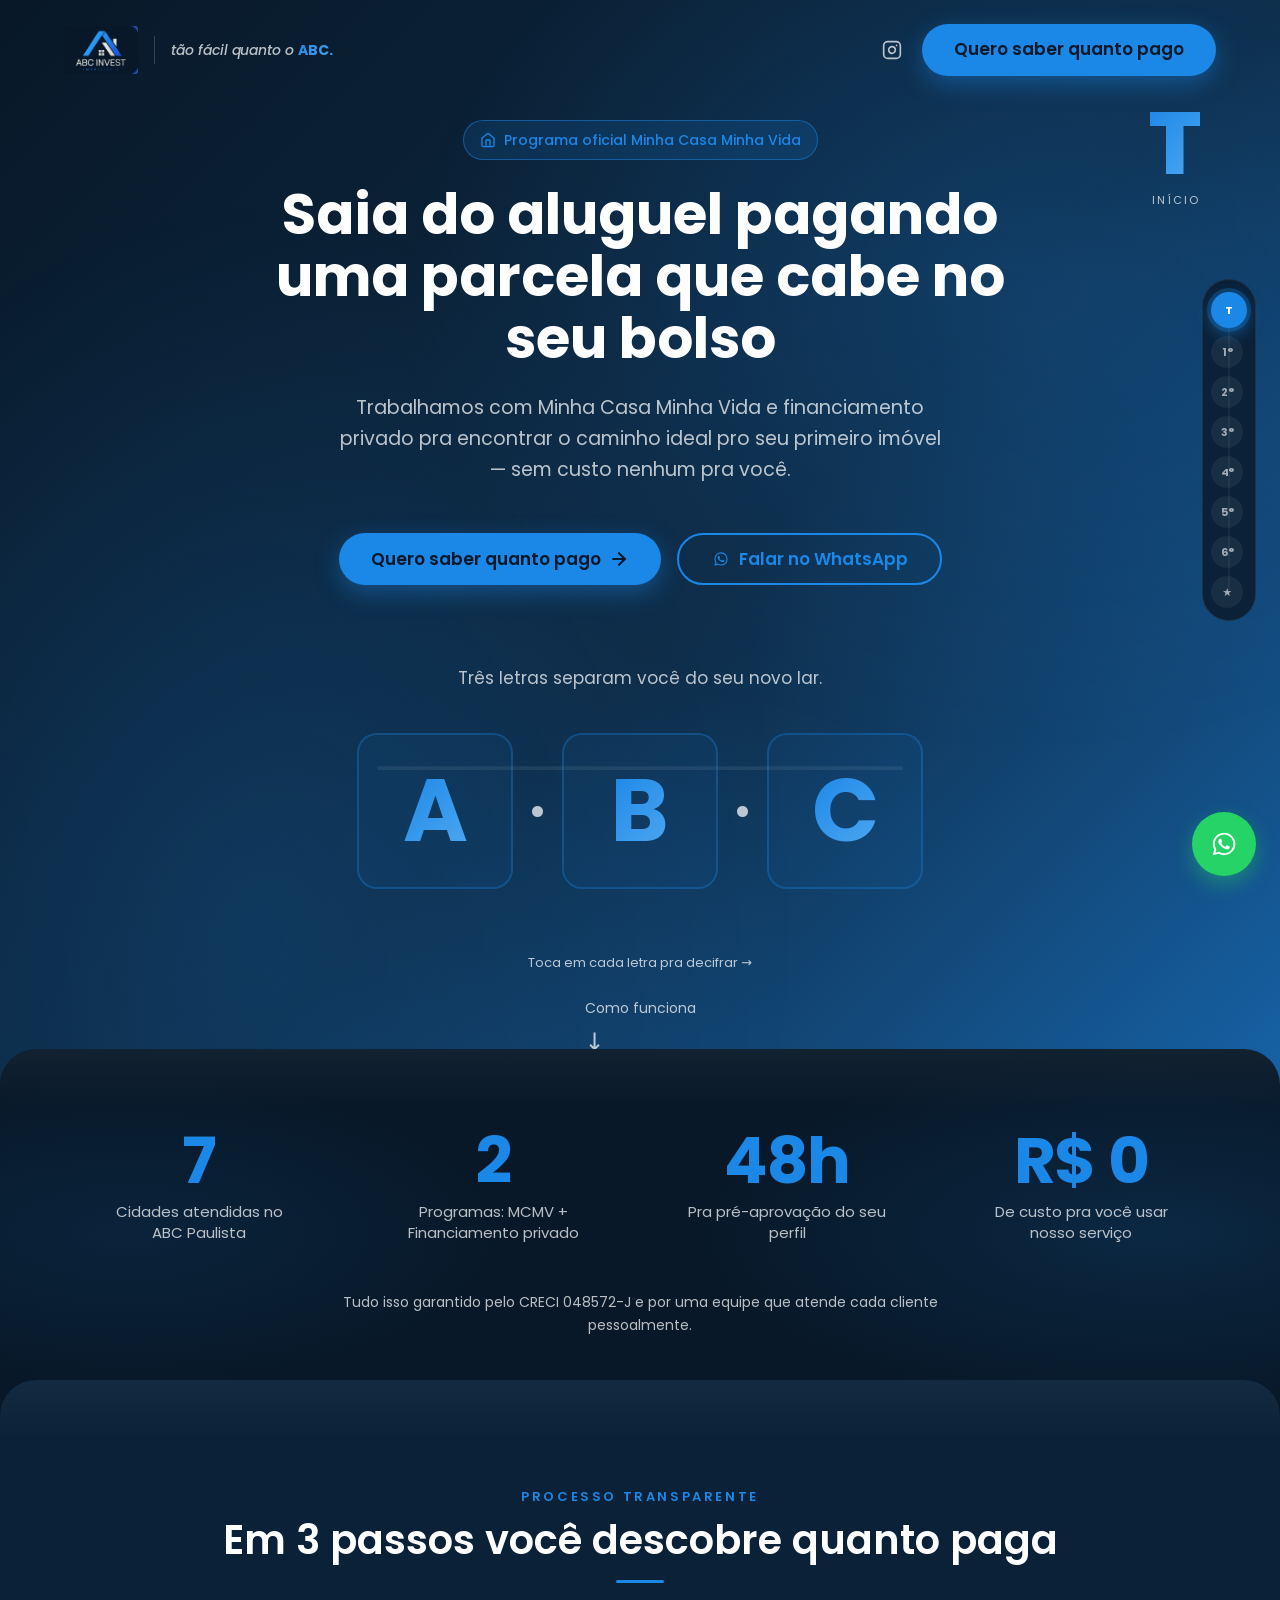
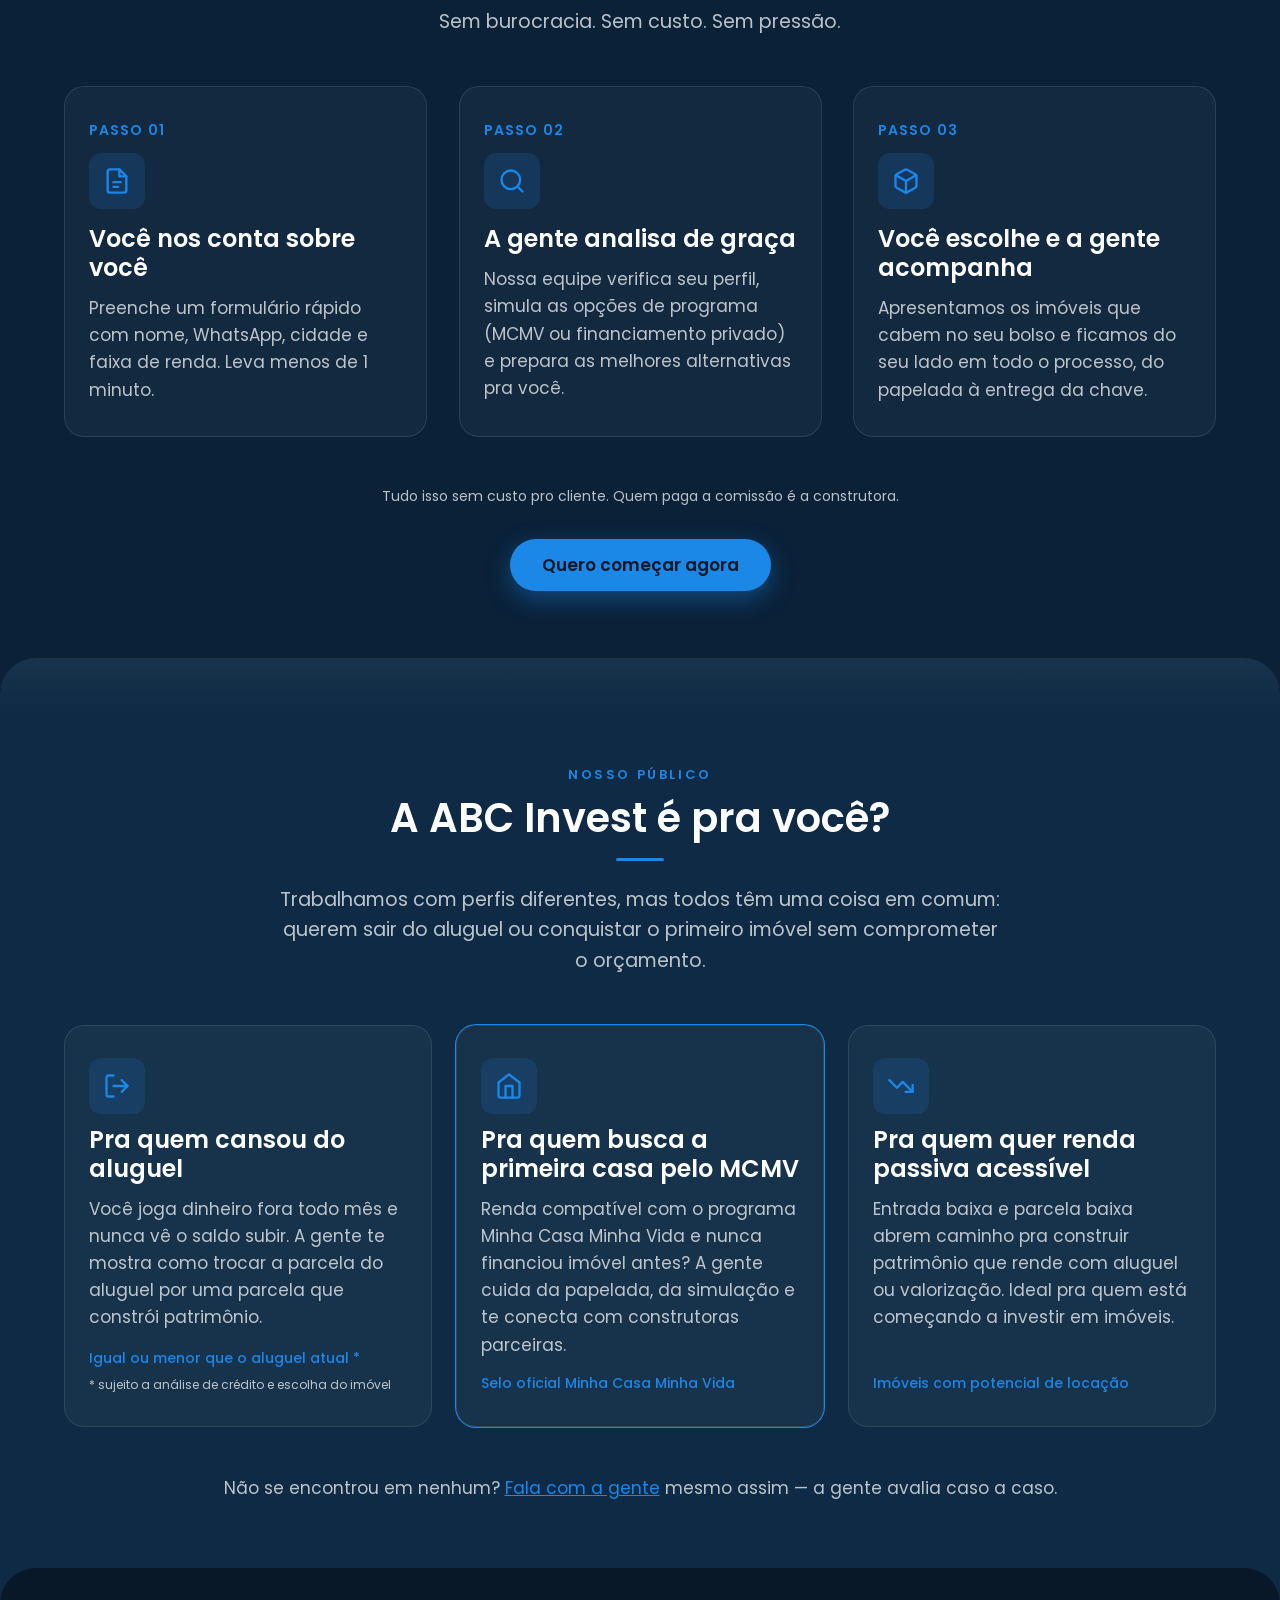
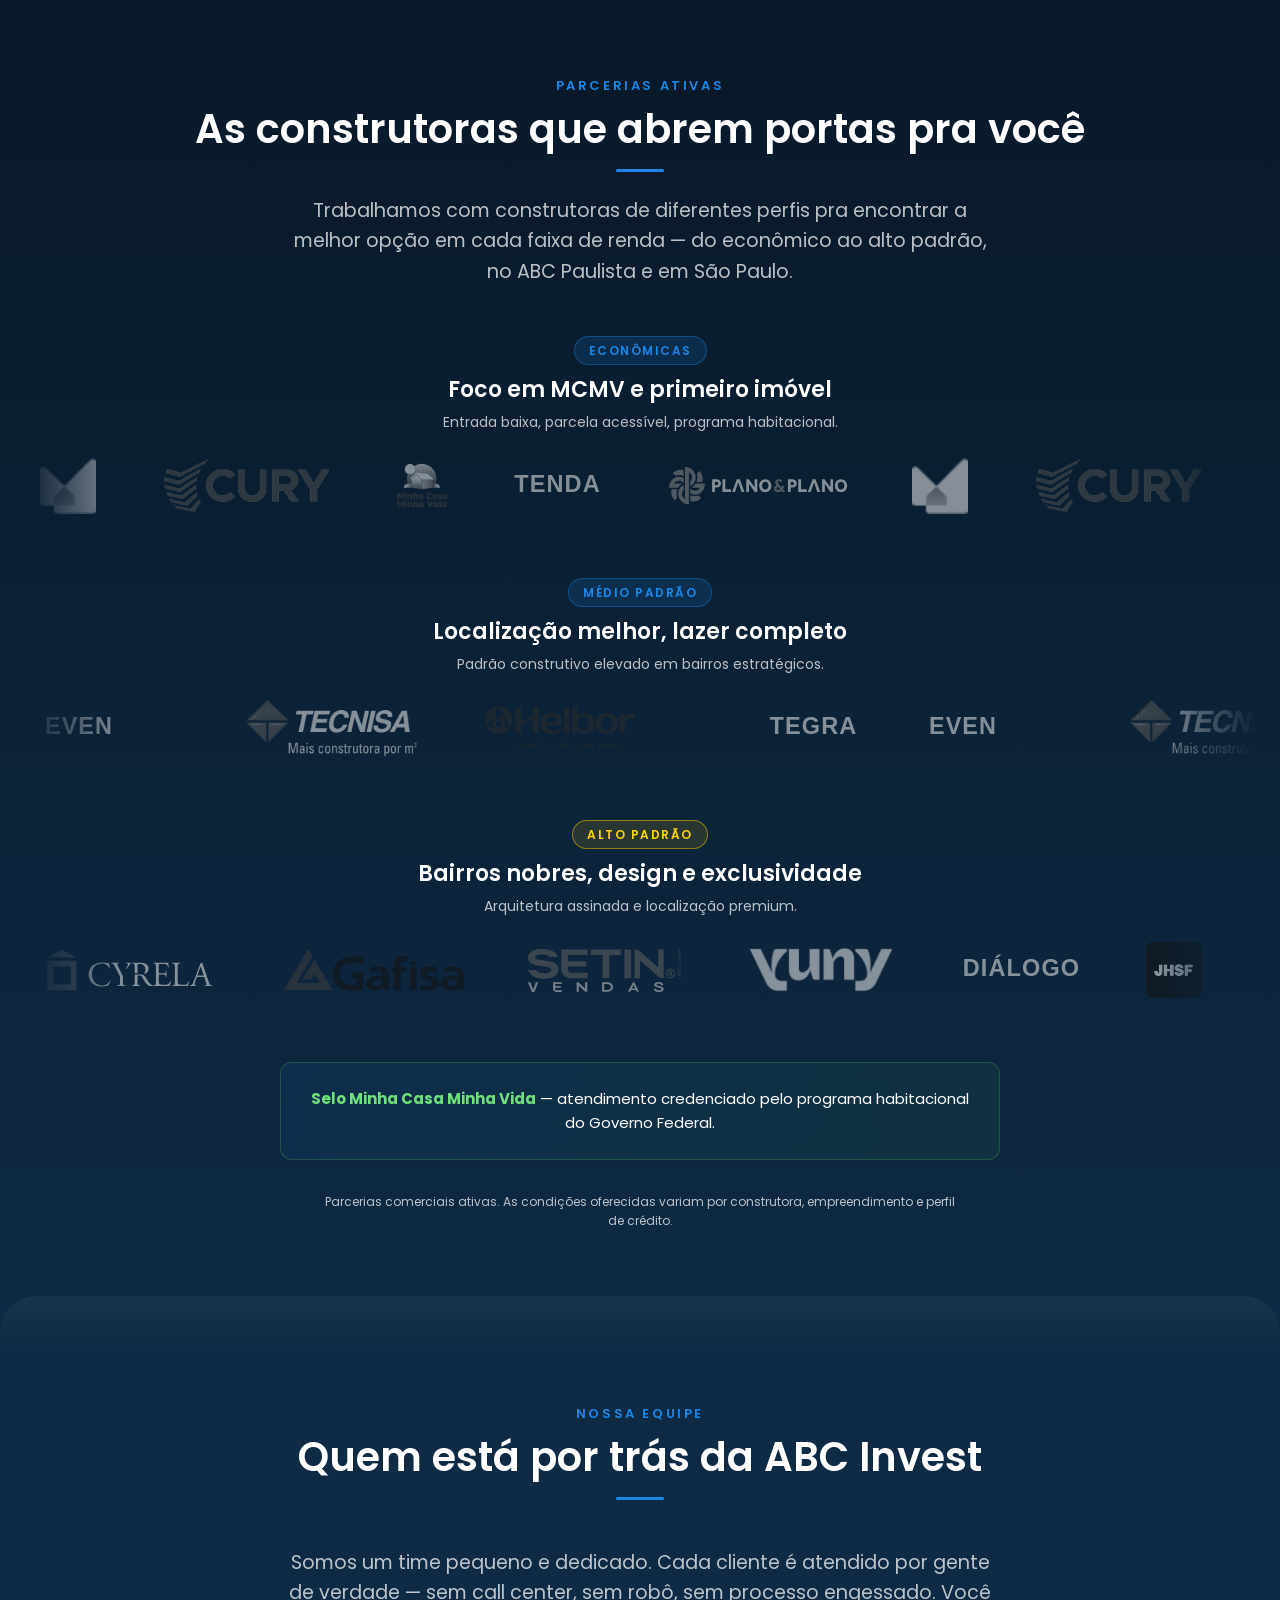
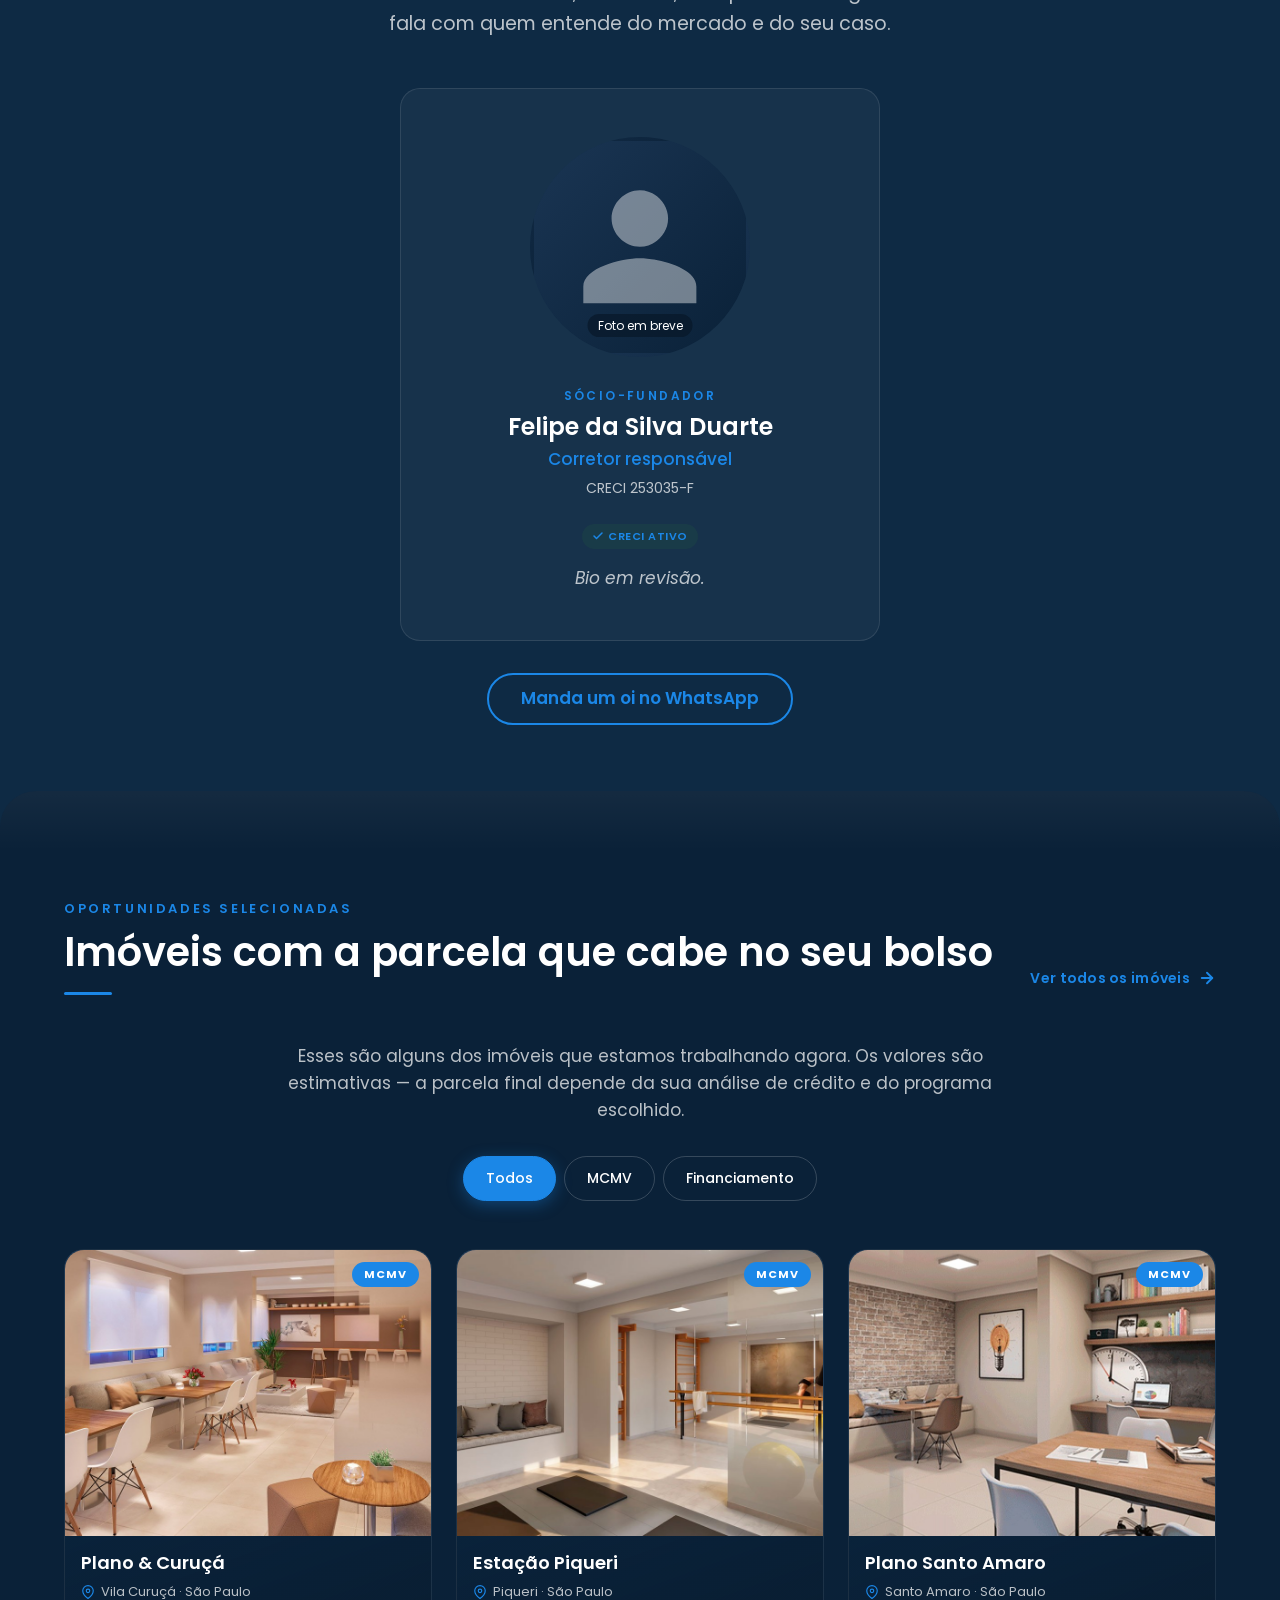
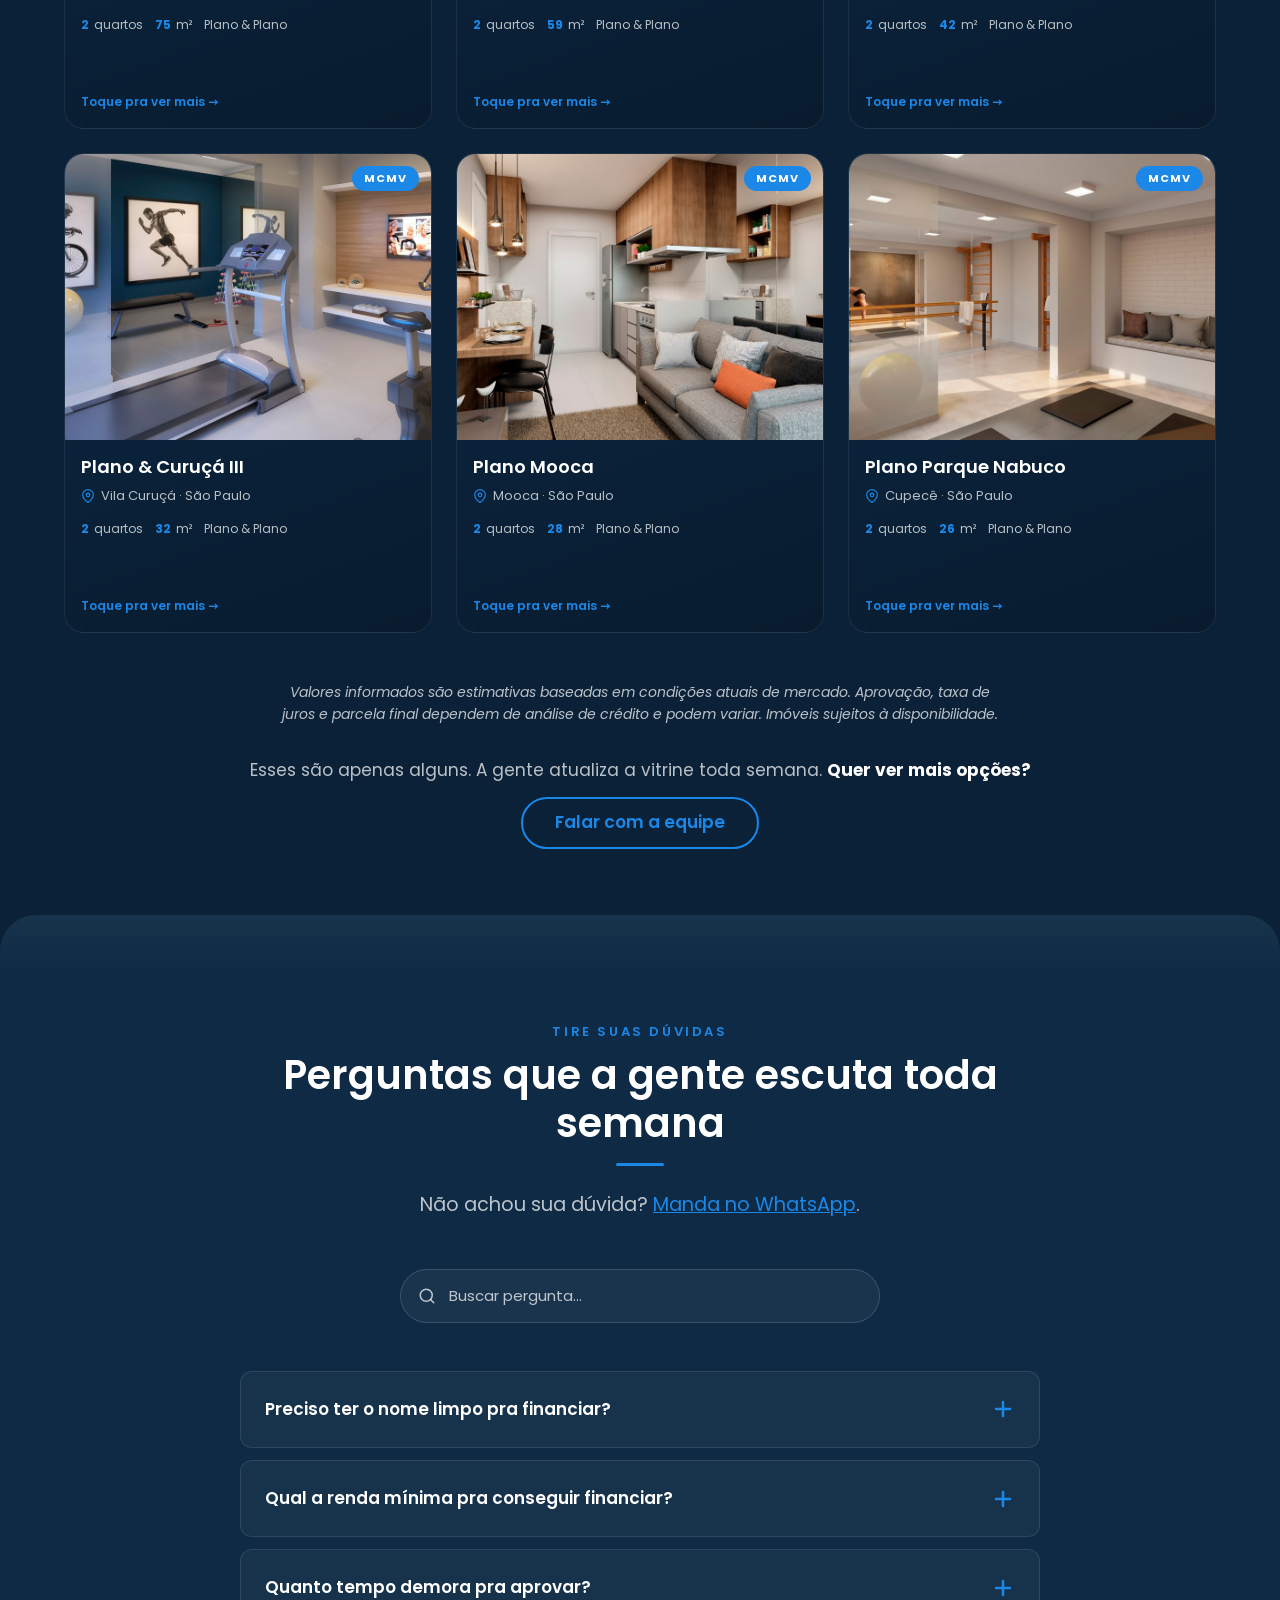
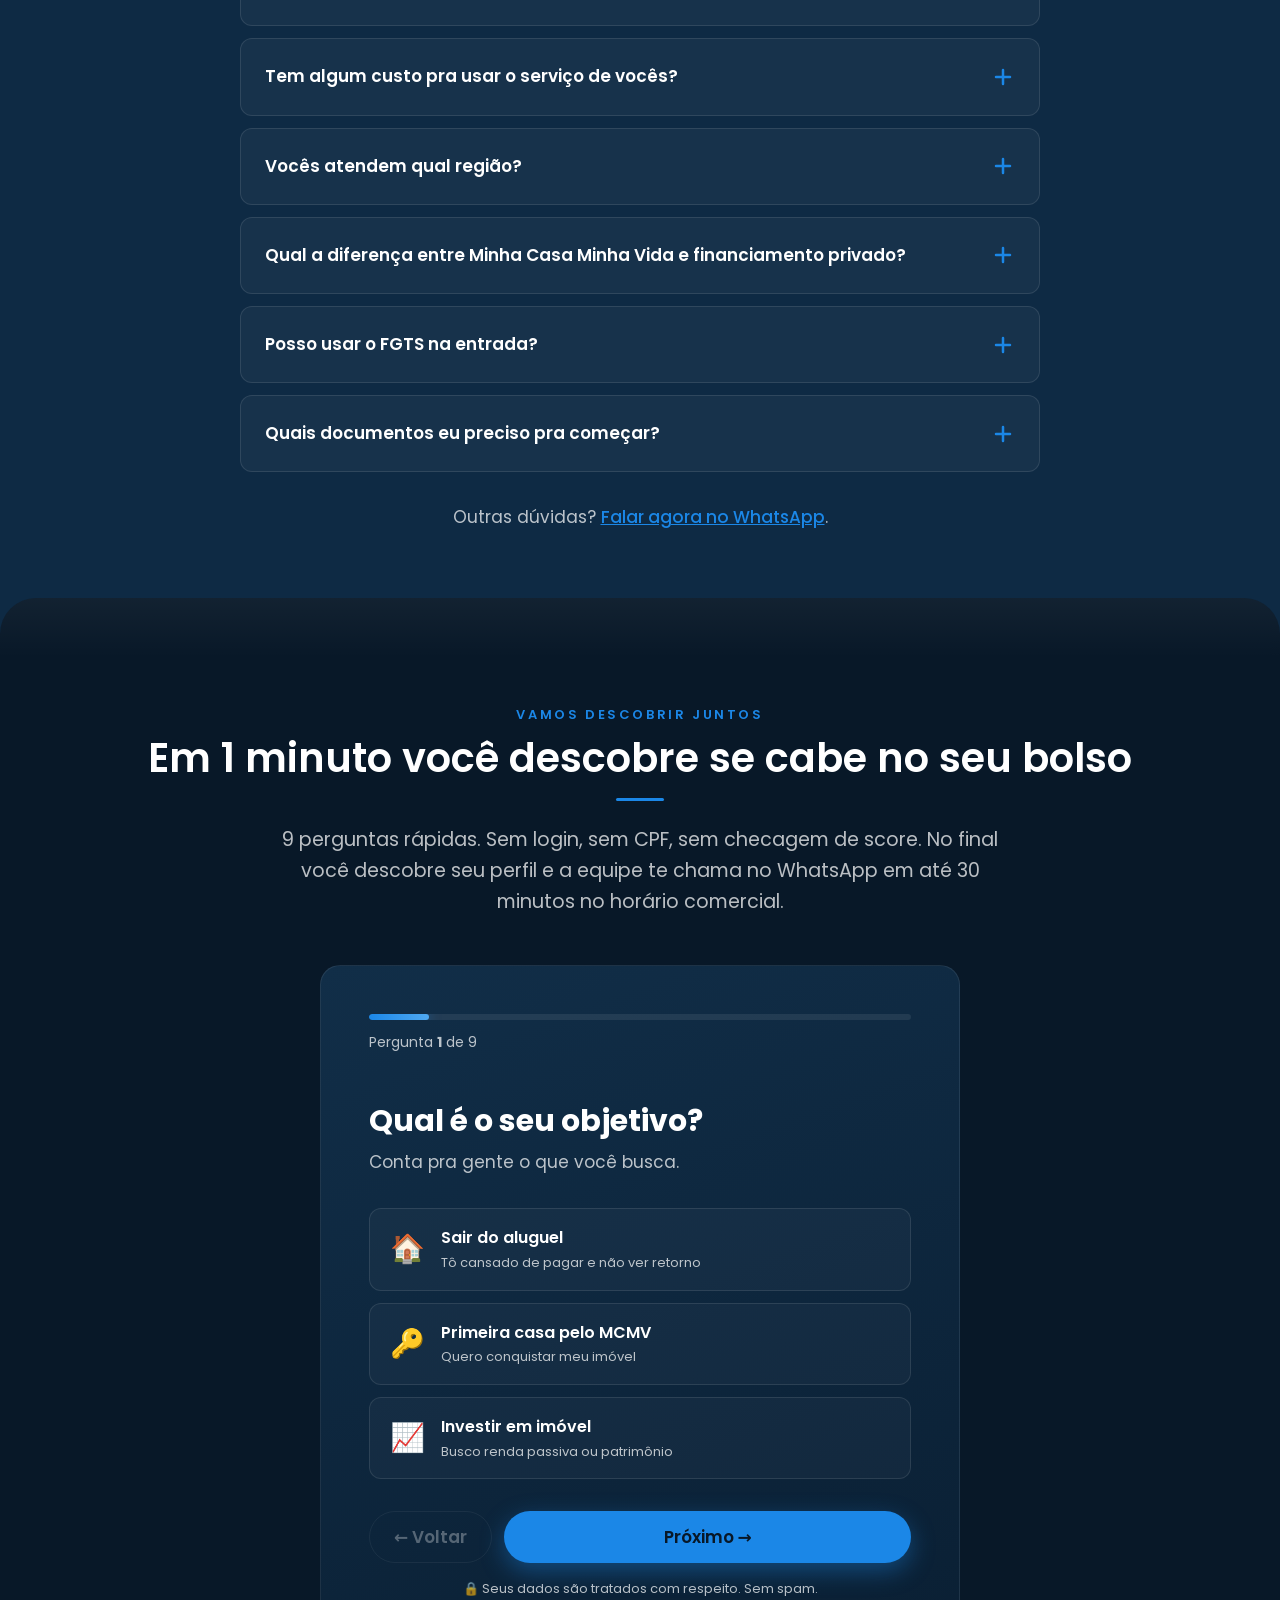
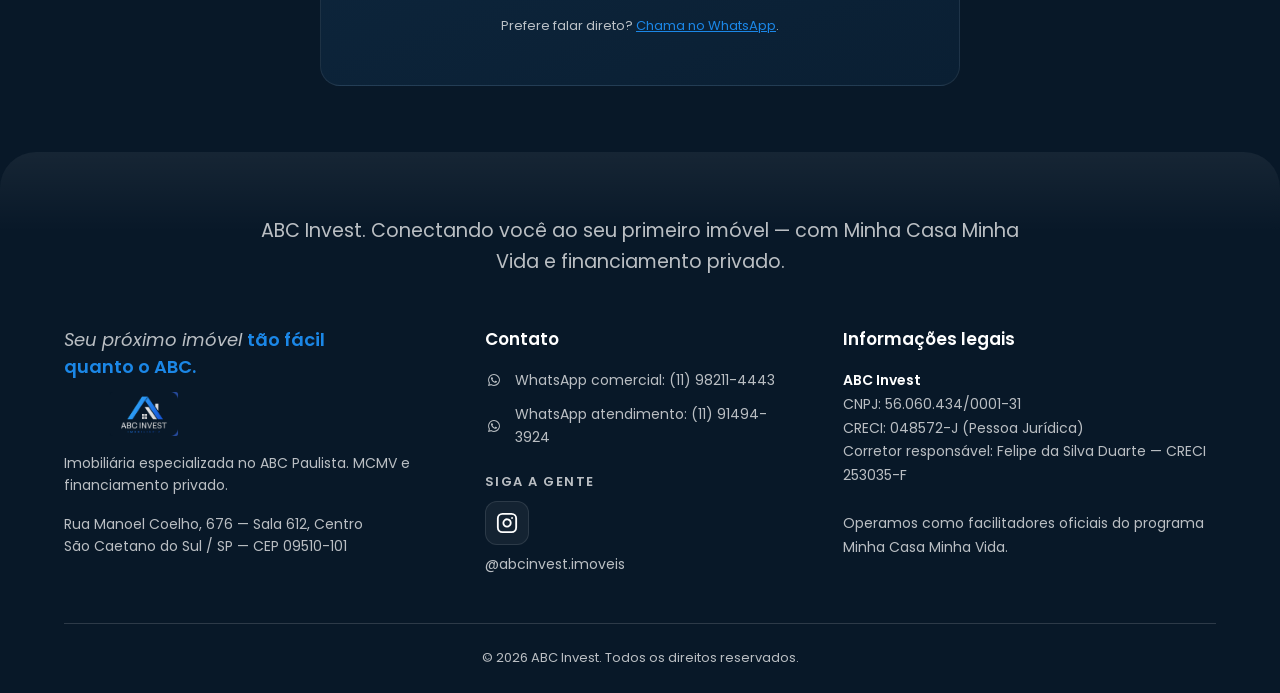
==== commit e3cd8c77: "Revert "fix(hero): increase build scene visibility (was too subtle)" This reverts commit bd29da157a2" ====
--- a/index.html
+++ b/index.html
@@ -186,6 +186,27 @@
 
   <!-- ============== 1. HERO ============== -->
   <section id="hero" class="hero" aria-label="Apresentação principal">
+    <!-- Build scene: background ambient SVG, scroll-driven (atrás do conteúdo) -->
+    <div class="hero-build-scene" aria-hidden="true" data-build-scene>
+      <svg viewBox="0 0 320 320" xmlns="http://www.w3.org/2000/svg" class="hero-build-scene__svg">
+        <line x1="20" y1="280" x2="300" y2="280" stroke="rgba(255,255,255,0.15)" stroke-width="2"/>
+        <g class="build-stage build-stage--foundation" data-stage="1">
+          <rect x="80" y="270" width="160" height="14" fill="var(--color-accent)" opacity="0.4"/>
+        </g>
+        <g class="build-stage build-stage--walls" data-stage="2">
+          <rect x="90" y="180" width="140" height="90" fill="rgba(255,255,255,0.04)" stroke="var(--color-accent)" stroke-width="2" stroke-opacity="0.6"/>
+        </g>
+        <g class="build-stage build-stage--roof" data-stage="3">
+          <polygon points="80,180 240,180 160,110" fill="var(--color-accent)" opacity="0.45"/>
+        </g>
+        <g class="build-stage build-stage--details" data-stage="4">
+          <rect x="148" y="225" width="24" height="45" fill="rgba(255,255,255,0.1)"/>
+          <rect x="105" y="200" width="24" height="20" fill="rgba(255,195,0,0.25)"/>
+          <rect x="191" y="200" width="24" height="20" fill="rgba(255,195,0,0.25)"/>
+        </g>
+      </svg>
+    </div>
+
     <div class="container hero__inner">
       <div class="hero__content">
         <span class="hero__badge">
--- a/assets/css/style.css
+++ b/assets/css/style.css
@@ -3314,3 +3314,53 @@
   color: var(--color-text-light-muted);
   margin: 0;
 }
+
+
+/* =========================================================
+   Hero build scene — ambient SVG, scroll-driven
+   (.hero já tem position:relative + overflow:hidden — linha 253-263)
+   (.hero__inner já tem position:relative + z-index:1 — linha 1554+)
+   ========================================================= */
+.hero-build-scene {
+  position: absolute;
+  inset: 0;
+  display: flex;
+  align-items: center;
+  justify-content: center;
+  pointer-events: none;
+  z-index: 0;
+  opacity: 0.55;
+}
+
+.hero-build-scene__svg {
+  width: 100%;
+  max-width: 600px;
+  height: auto;
+  max-height: 90vh;
+  filter: blur(0.5px);
+}
+
+.build-stage {
+  opacity: 0;
+  transform-origin: center;
+  transform: translateY(20px) scale(0.95);
+  transition: opacity 600ms cubic-bezier(0.22, 1, 0.36, 1),
+              transform 600ms cubic-bezier(0.22, 1, 0.36, 1);
+}
+.build-stage.is-visible {
+  opacity: 1;
+  transform: translateY(0) scale(1);
+}
+
+@media (max-width: 767px) {
+  .hero-build-scene { opacity: 0.35; }
+  .hero-build-scene__svg { max-width: 400px; }
+}
+
+@media (prefers-reduced-motion: reduce) {
+  .build-stage {
+    opacity: 1 !important;
+    transform: none !important;
+    transition: none !important;
+  }
+}
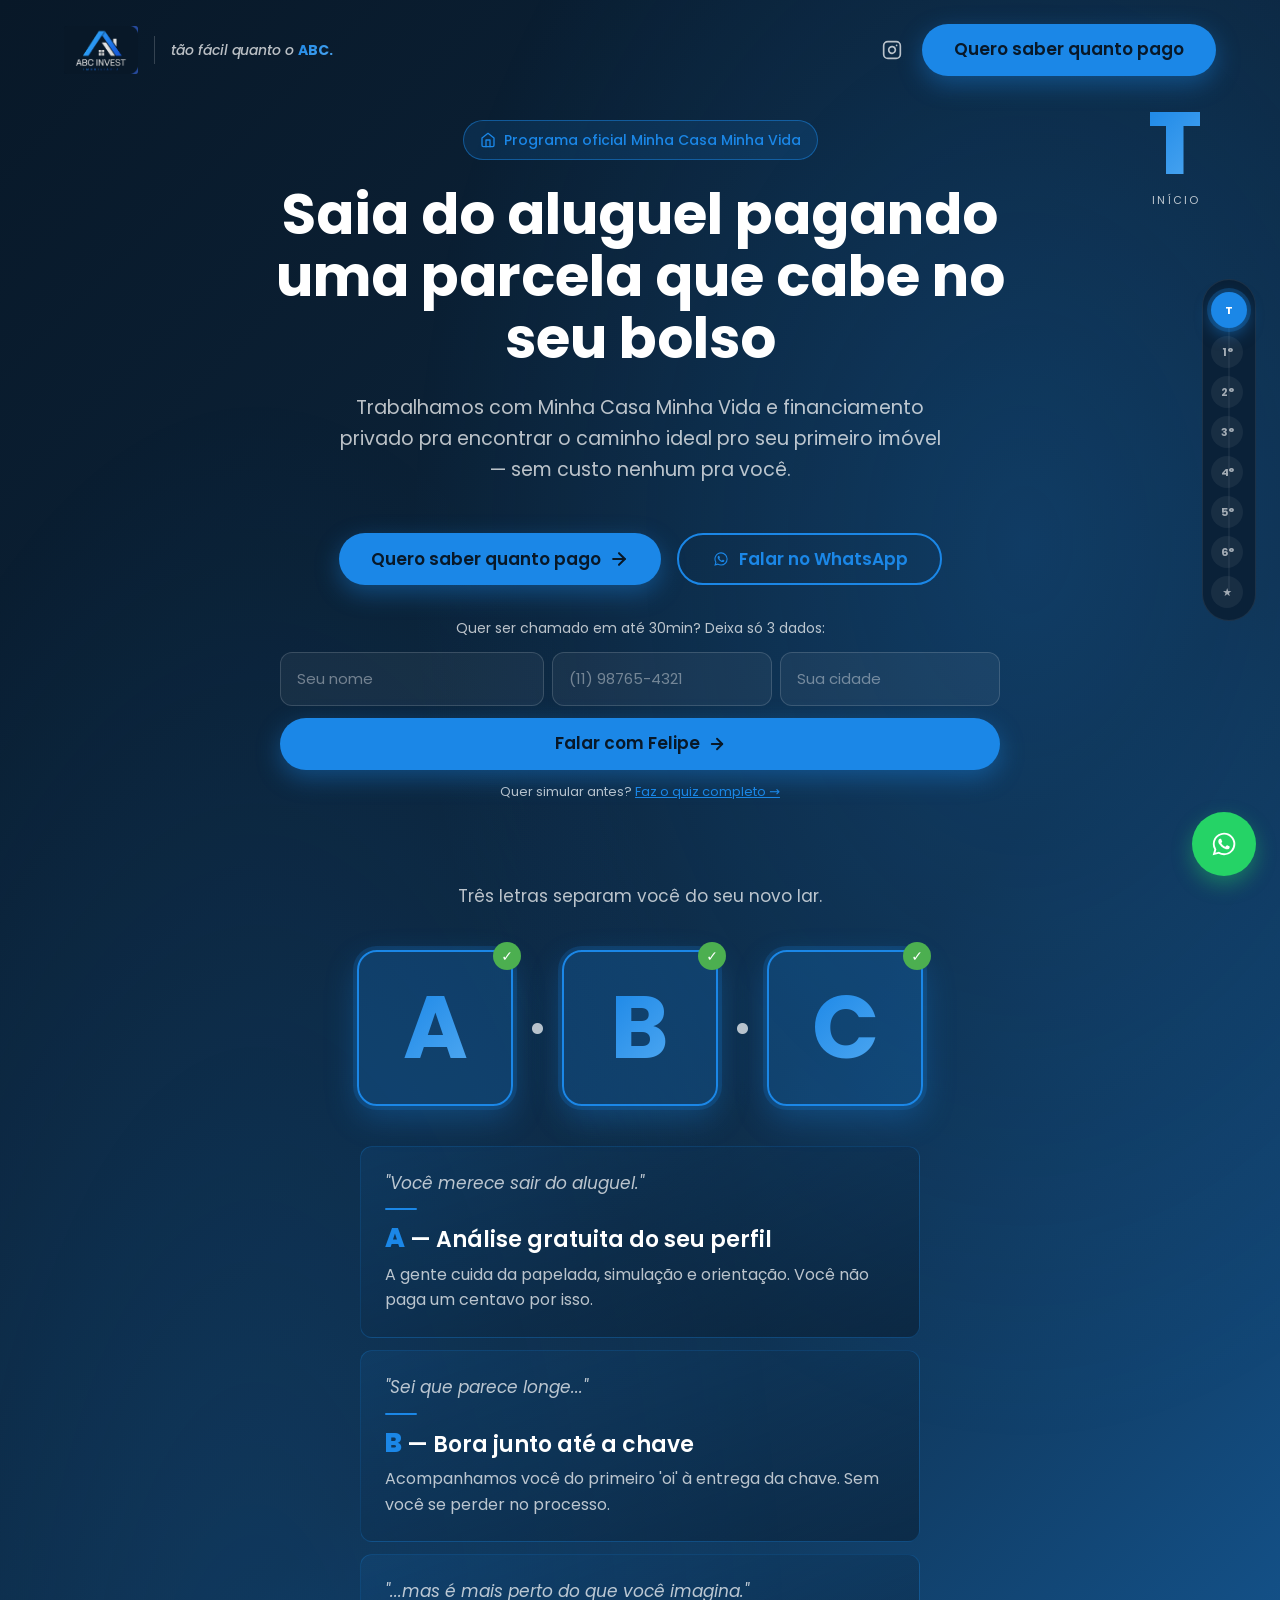
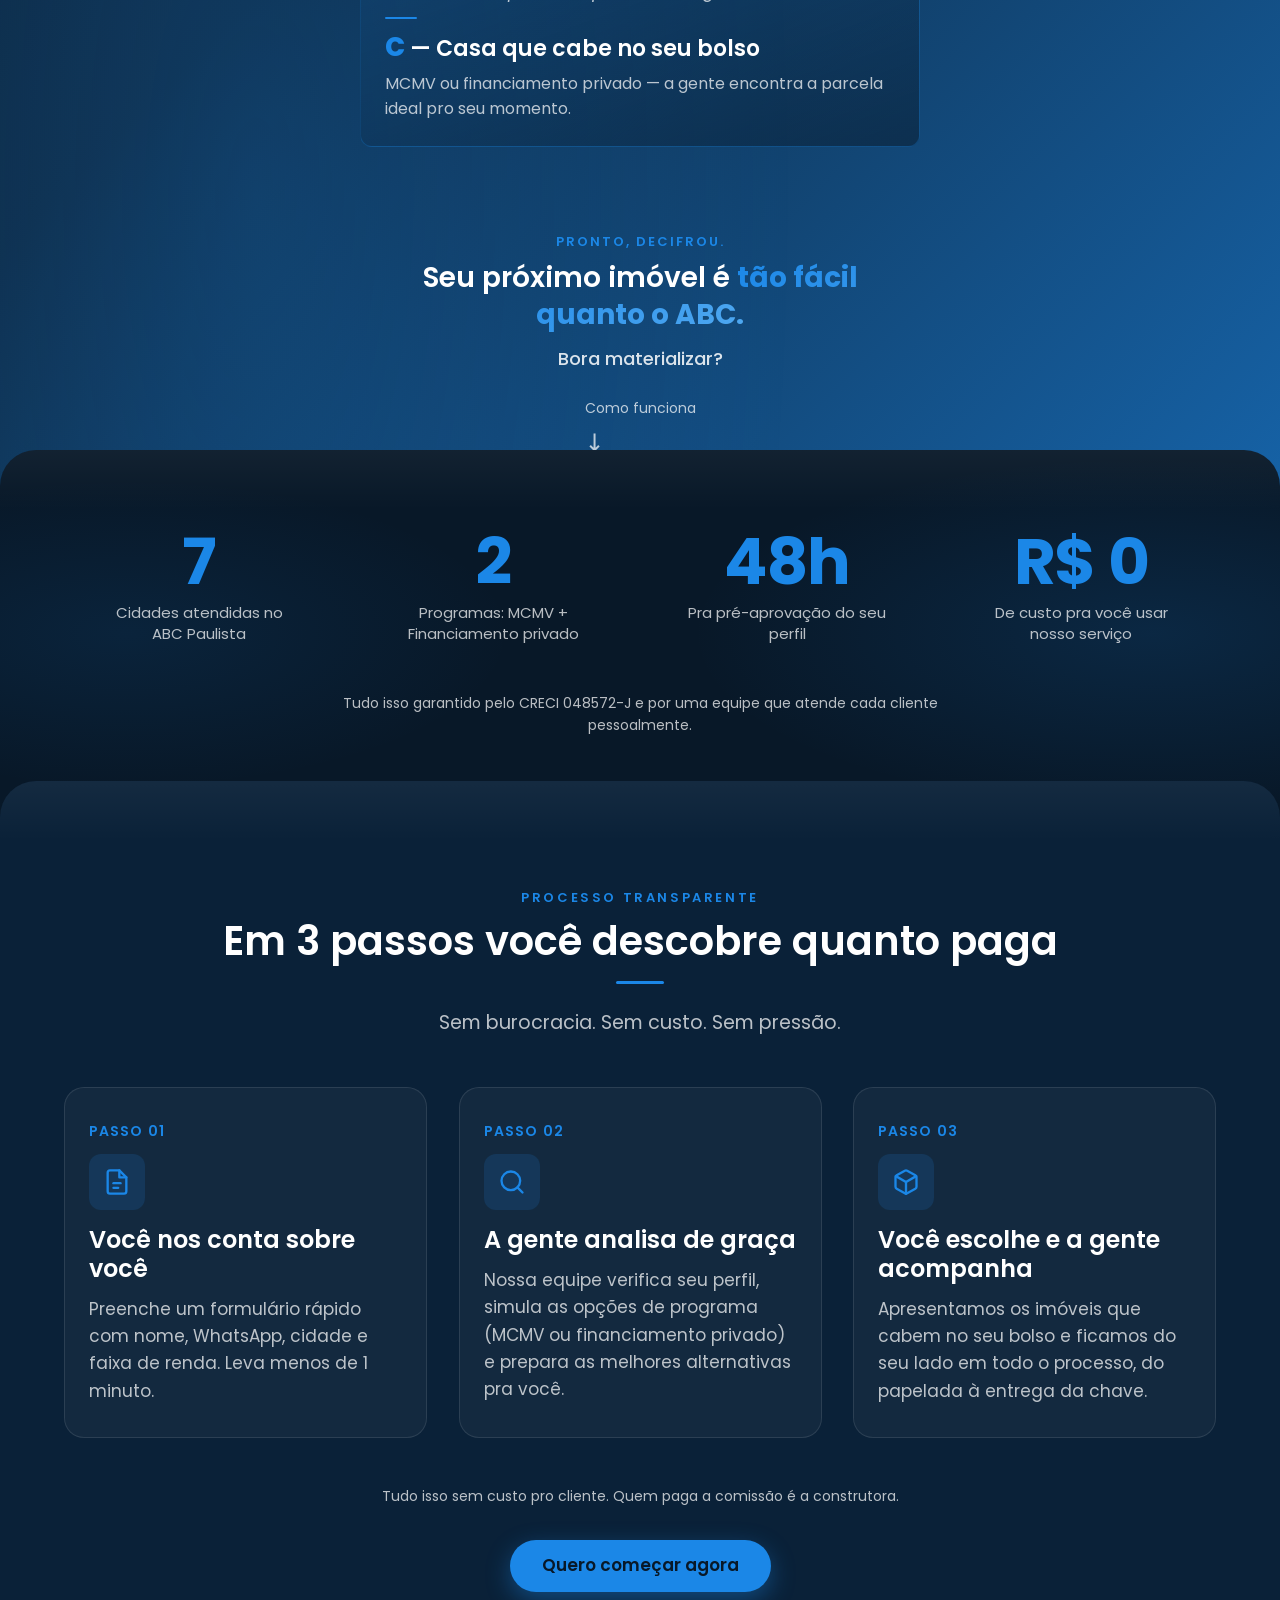
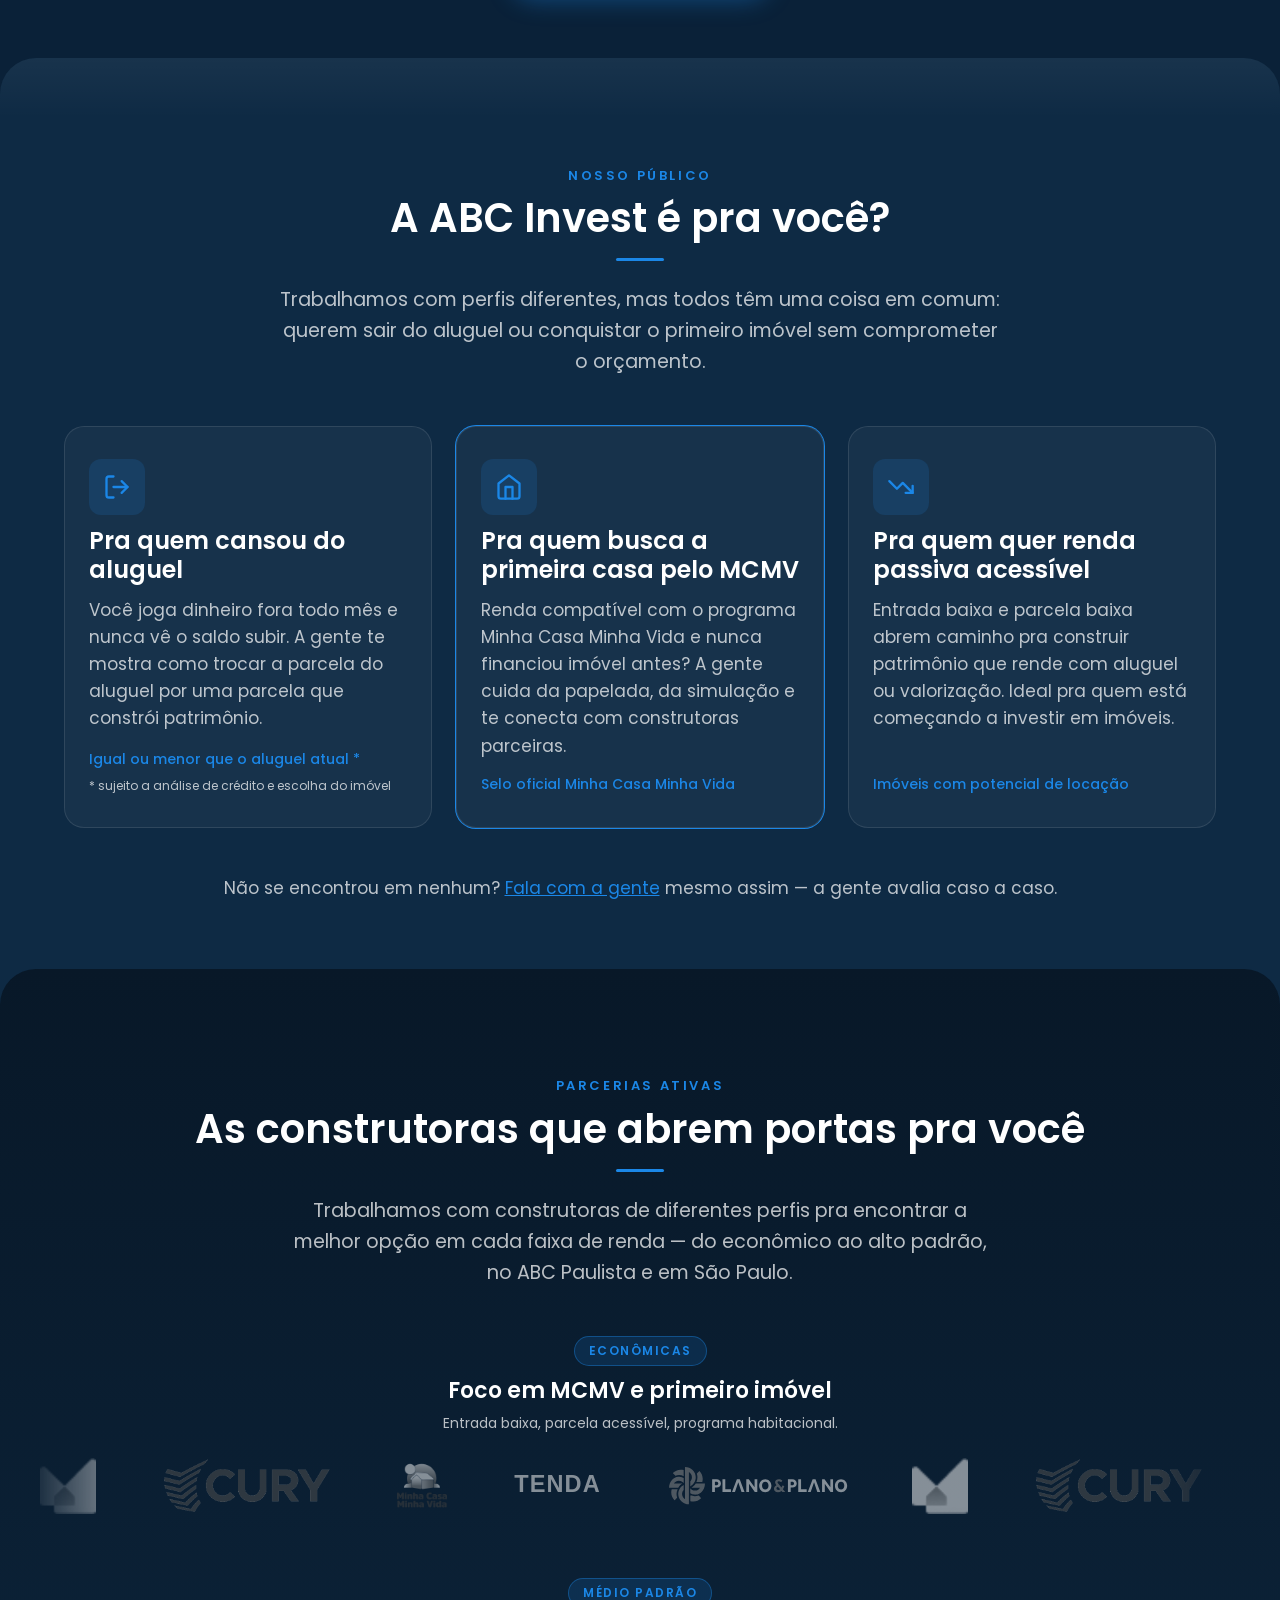
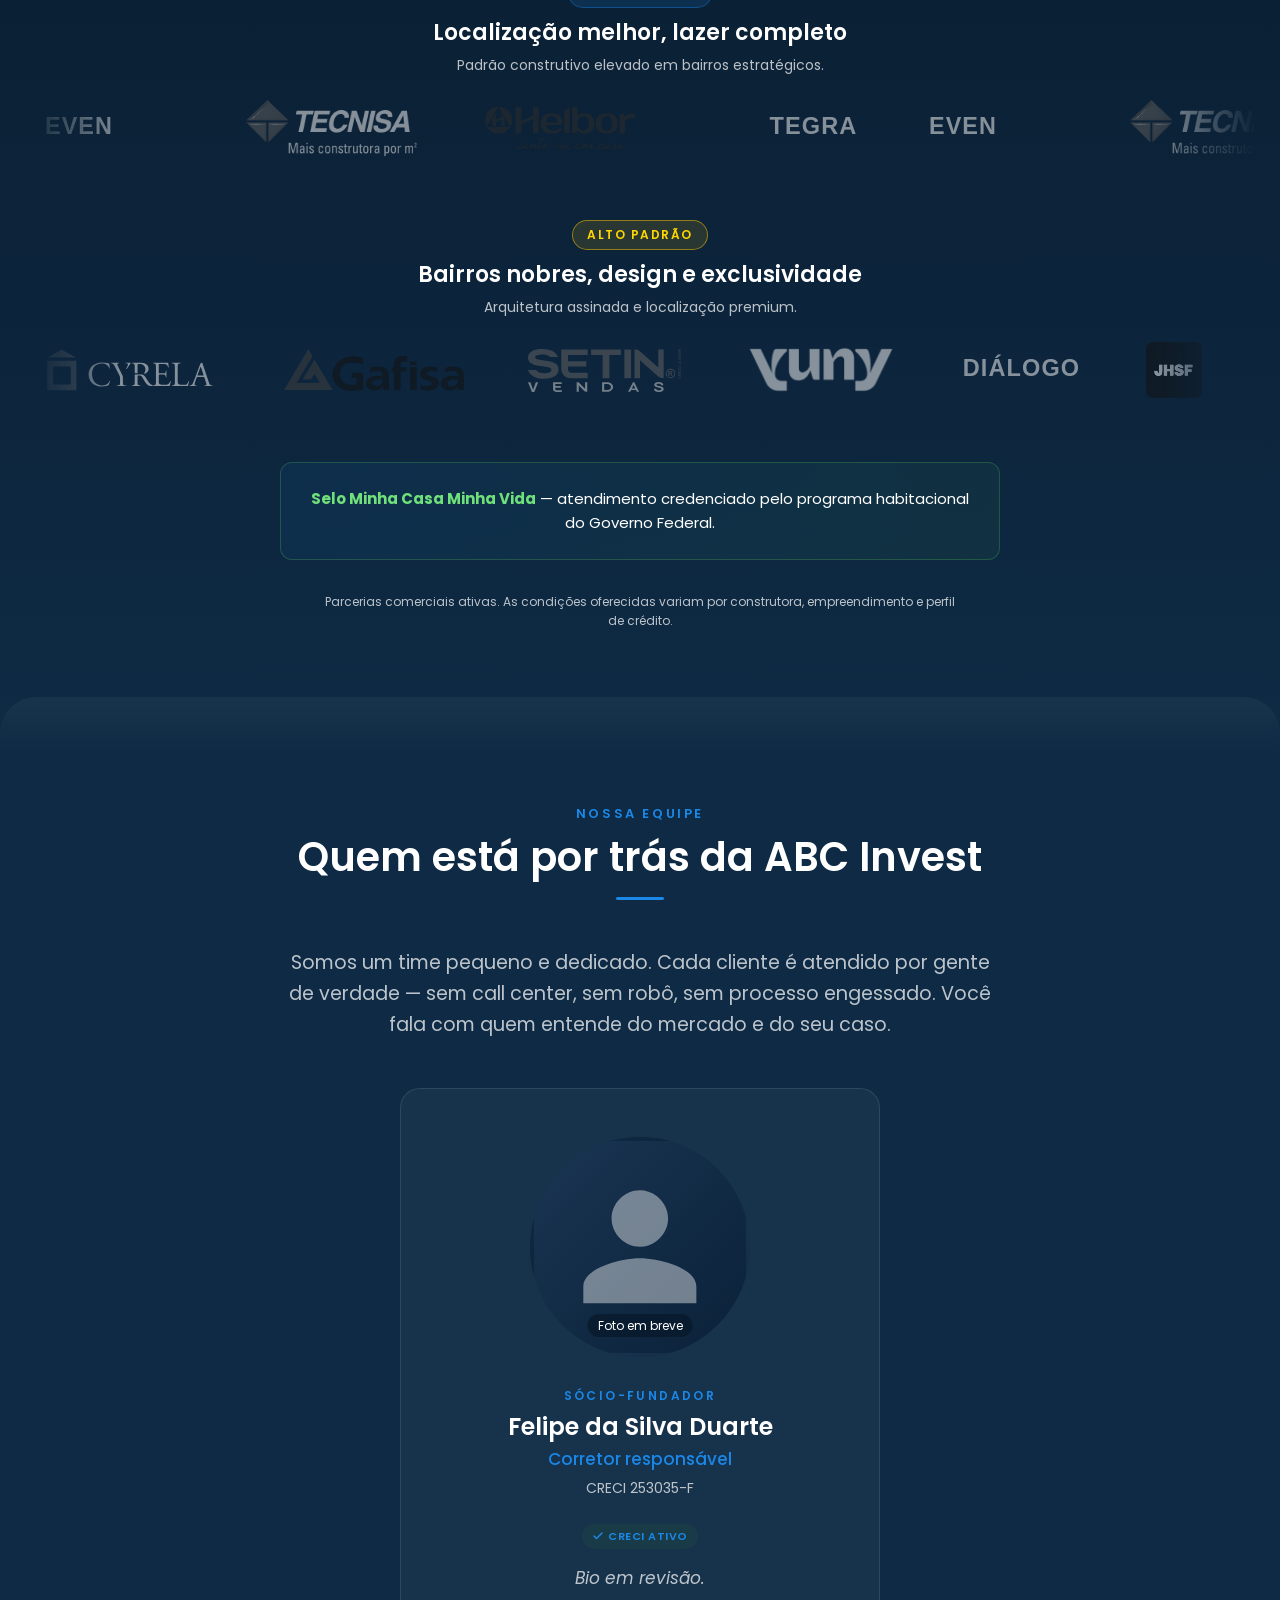
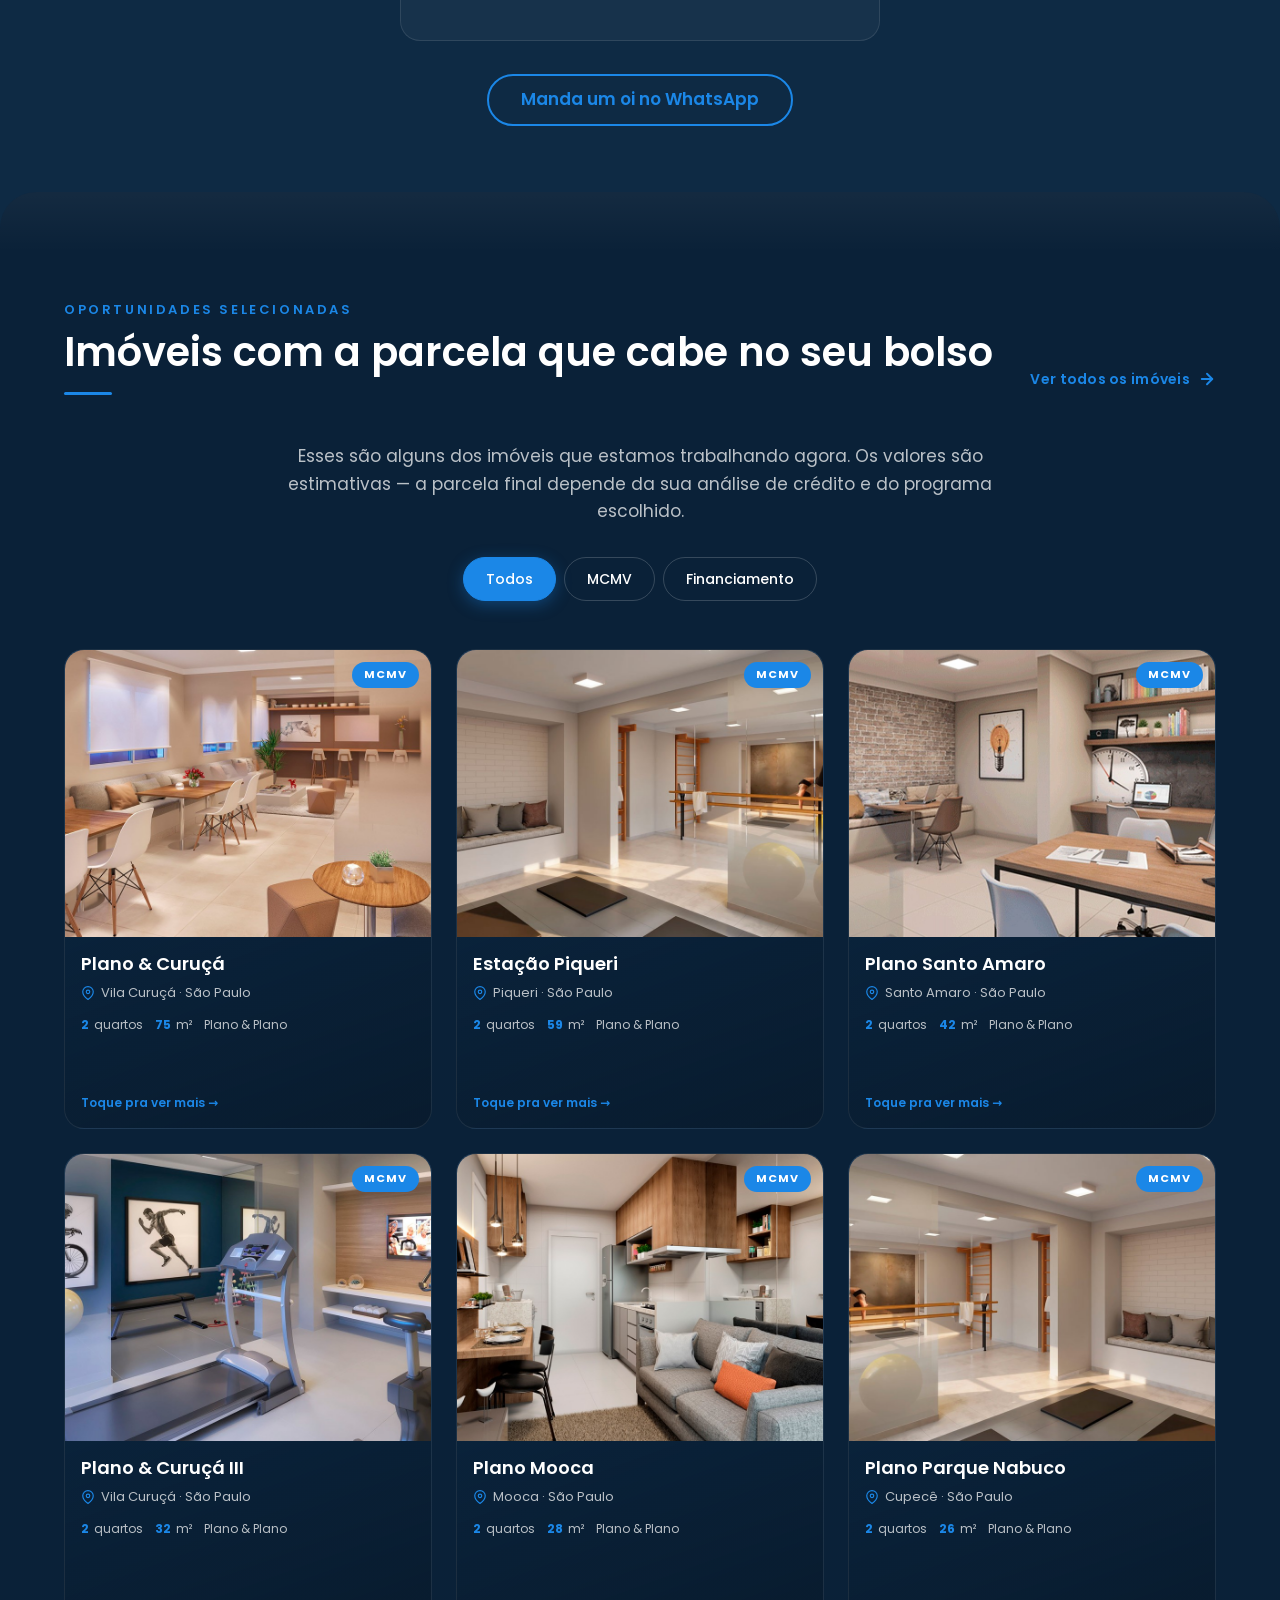
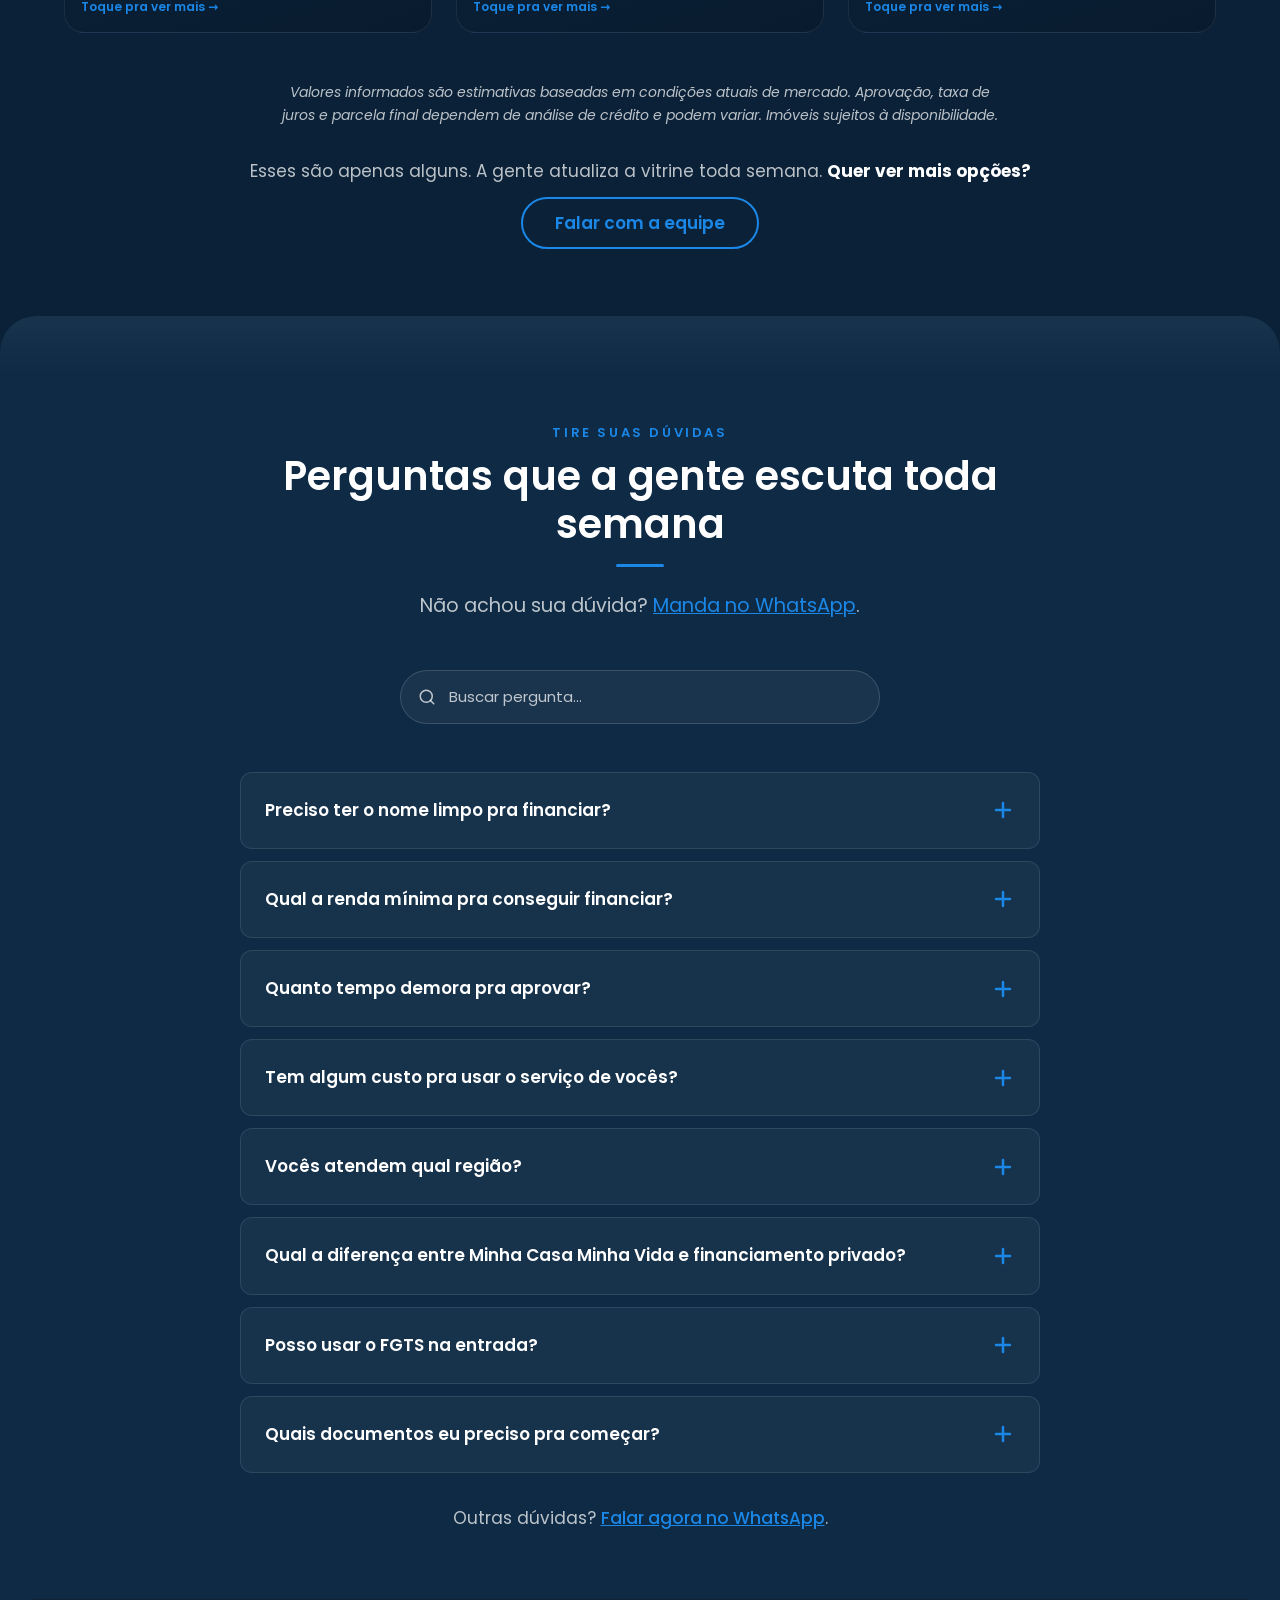
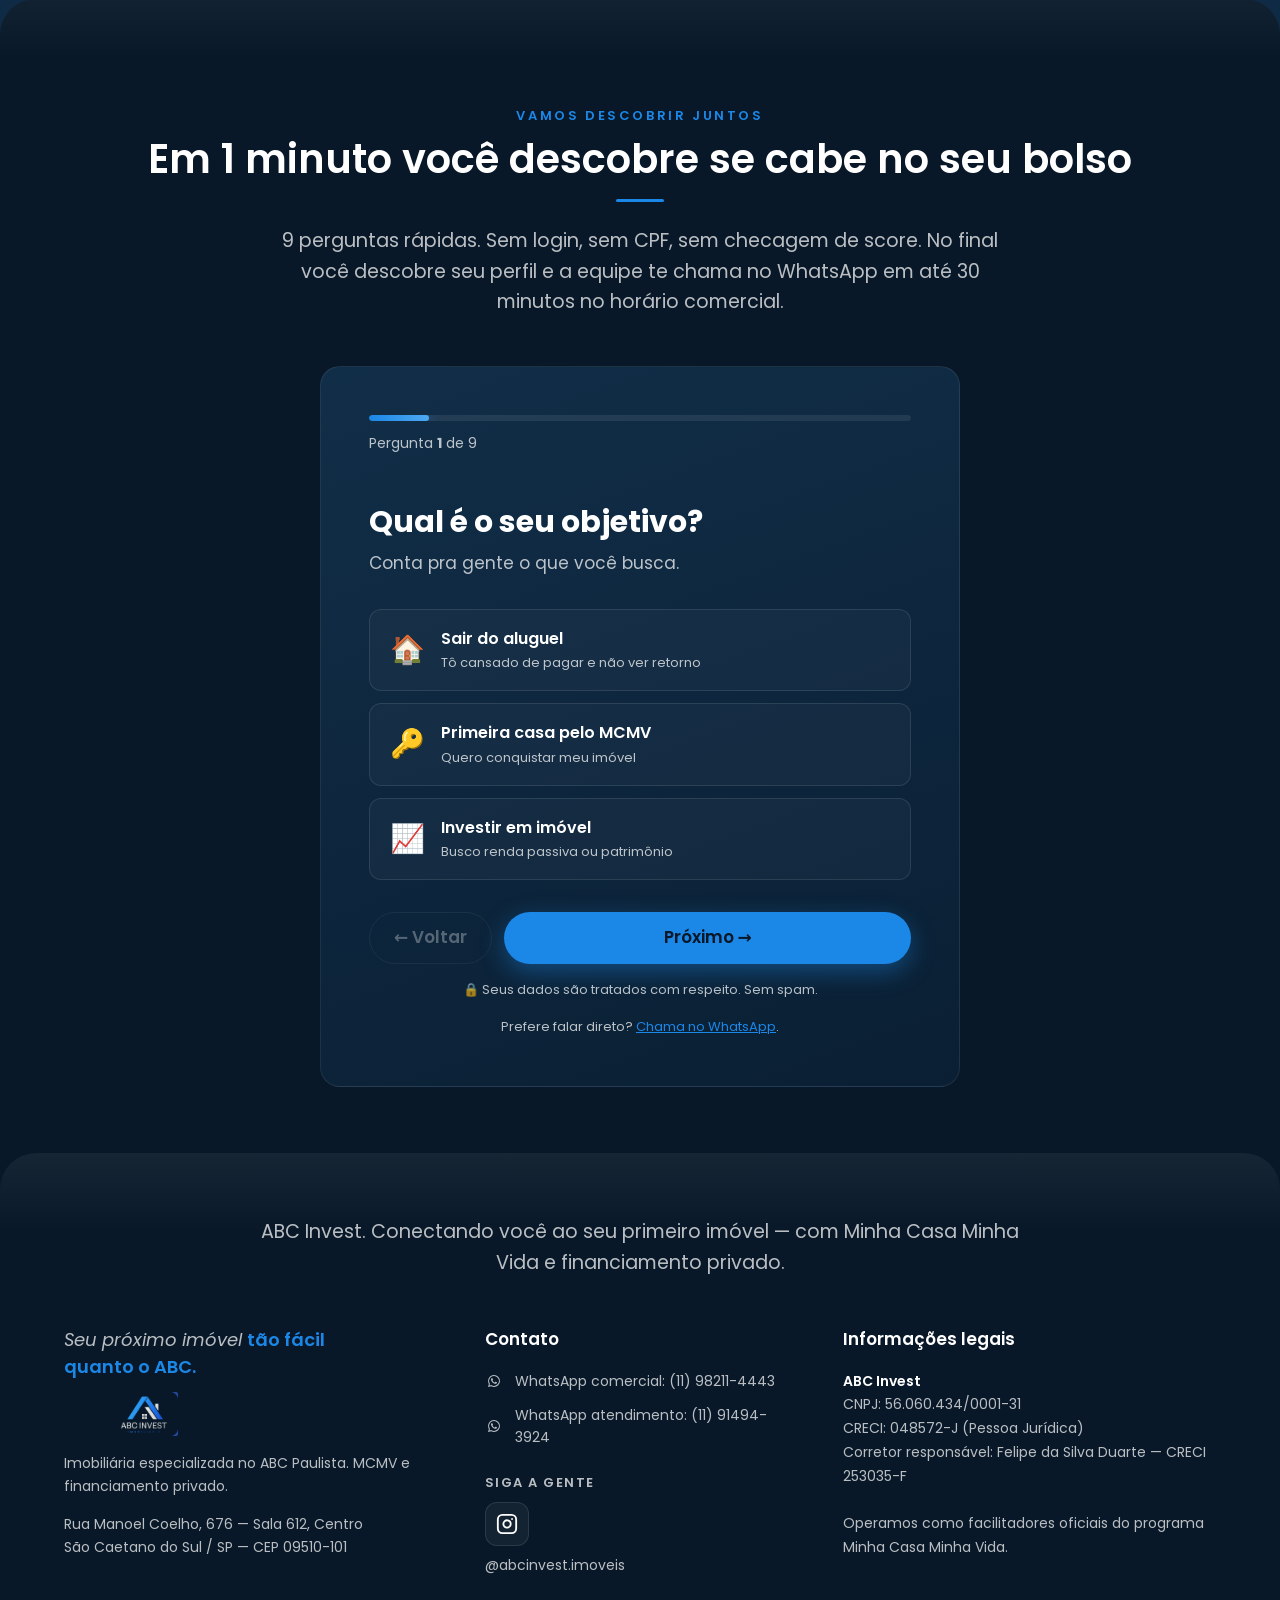
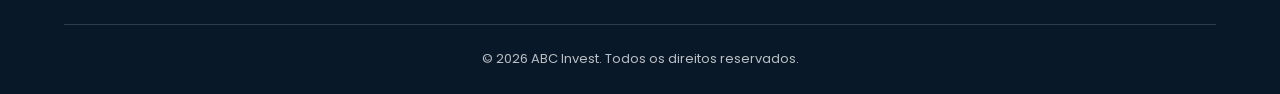
==== commit d1fff7ca: "feat(hero): add inline quick form (3 fields) above decoder Captura rápida pra leads impacientes que " ====
--- a/index.html
+++ b/index.html
@@ -186,27 +186,6 @@
 
   <!-- ============== 1. HERO ============== -->
   <section id="hero" class="hero" aria-label="Apresentação principal">
-    <!-- Build scene: background ambient SVG, scroll-driven (atrás do conteúdo) -->
-    <div class="hero-build-scene" aria-hidden="true" data-build-scene>
-      <svg viewBox="0 0 320 320" xmlns="http://www.w3.org/2000/svg" class="hero-build-scene__svg">
-        <line x1="20" y1="280" x2="300" y2="280" stroke="rgba(255,255,255,0.15)" stroke-width="2"/>
-        <g class="build-stage build-stage--foundation" data-stage="1">
-          <rect x="80" y="270" width="160" height="14" fill="var(--color-accent)" opacity="0.4"/>
-        </g>
-        <g class="build-stage build-stage--walls" data-stage="2">
-          <rect x="90" y="180" width="140" height="90" fill="rgba(255,255,255,0.04)" stroke="var(--color-accent)" stroke-width="2" stroke-opacity="0.6"/>
-        </g>
-        <g class="build-stage build-stage--roof" data-stage="3">
-          <polygon points="80,180 240,180 160,110" fill="var(--color-accent)" opacity="0.45"/>
-        </g>
-        <g class="build-stage build-stage--details" data-stage="4">
-          <rect x="148" y="225" width="24" height="45" fill="rgba(255,255,255,0.1)"/>
-          <rect x="105" y="200" width="24" height="20" fill="rgba(255,195,0,0.25)"/>
-          <rect x="191" y="200" width="24" height="20" fill="rgba(255,195,0,0.25)"/>
-        </g>
-      </svg>
-    </div>
-
     <div class="container hero__inner">
       <div class="hero__content">
         <span class="hero__badge">
@@ -231,6 +210,49 @@
             Falar no WhatsApp
           </a>
         </div>
+
+        <!-- Captura rápida (3 campos) — atalho pra leads que não querem o quiz longo -->
+        <form id="hero-quick-form" class="hero-quick-form" novalidate>
+          <input type="hidden" name="csrf_token" id="hero-csrf-token" value="">
+          <input type="hidden" name="origem" value="hero-quick">
+
+          <div class="form-honeypot" aria-hidden="true">
+            <label for="hero-website">Não preencha</label>
+            <input type="text" name="website" id="hero-website" tabindex="-1" autocomplete="off">
+          </div>
+
+          <p class="hero-quick-form__label">Quer ser chamado em até 30min? Deixa só 3 dados:</p>
+
+          <div class="hero-quick-form__fields">
+            <input class="hero-quick-form__input" type="text" id="hero-nome" name="nome" required minlength="3" maxlength="120" placeholder="Seu nome" autocomplete="name">
+            <input class="hero-quick-form__input" type="tel" id="hero-whatsapp" name="whatsapp" required placeholder="(11) 98765-4321" autocomplete="tel" maxlength="16" inputmode="numeric">
+            <input class="hero-quick-form__input" type="text" id="hero-cidade" name="cidade" required minlength="2" maxlength="80" placeholder="Sua cidade" autocomplete="address-level2" list="hero-cidades-abc">
+            <datalist id="hero-cidades-abc">
+              <option value="Santo André"></option>
+              <option value="São Bernardo do Campo"></option>
+              <option value="São Caetano do Sul"></option>
+              <option value="Diadema"></option>
+              <option value="Mauá"></option>
+              <option value="Ribeirão Pires"></option>
+              <option value="Rio Grande da Serra"></option>
+              <option value="São Paulo"></option>
+            </datalist>
+          </div>
+
+          <button type="submit" class="btn btn-primary hero-quick-form__submit" id="hero-quick-submit">
+            <span>Falar com Felipe</span>
+            <svg xmlns="http://www.w3.org/2000/svg" width="18" height="18" viewBox="0 0 24 24" fill="none" stroke="currentColor" stroke-width="2.5" stroke-linecap="round" stroke-linejoin="round" aria-hidden="true">
+              <line x1="5" y1="12" x2="19" y2="12"/>
+              <polyline points="12 5 19 12 12 19"/>
+            </svg>
+          </button>
+
+          <div class="hero-quick-form__toast" id="hero-quick-toast" role="alert" aria-live="polite"></div>
+
+          <p class="hero-quick-form__alt">
+            Quer simular antes? <a href="#formulario">Faz o quiz completo →</a>
+          </p>
+        </form>
       </div>
 
       <!-- Decifre o ABC: 3 letras gigantes que revelam frases do manifesto + explicação da marca -->
--- a/assets/css/style.css
+++ b/assets/css/style.css
@@ -3315,52 +3315,76 @@
   margin: 0;
 }
 
-
-/* =========================================================
-   Hero build scene — ambient SVG, scroll-driven
-   (.hero já tem position:relative + overflow:hidden — linha 253-263)
-   (.hero__inner já tem position:relative + z-index:1 — linha 1554+)
-   ========================================================= */
-.hero-build-scene {
-  position: absolute;
-  inset: 0;
-  display: flex;
-  align-items: center;
-  justify-content: center;
-  pointer-events: none;
-  z-index: 0;
-  opacity: 0.55;
-}
-
-.hero-build-scene__svg {
+/* ============== HERO QUICK FORM (3 campos inline) ============== */
+.hero-quick-form {
+  margin-top: var(--space-6);
+  max-width: 720px;
+  margin-left: auto;
+  margin-right: auto;
+  text-align: center;
+}
+.hero-quick-form__label {
+  font-size: 14px;
+  color: var(--color-text-light-muted);
+  margin: 0 0 var(--space-3) 0;
+}
+.hero-quick-form__fields {
+  display: grid;
+  grid-template-columns: 1.2fr 1fr 1fr;
+  gap: var(--space-2);
+  margin-bottom: var(--space-3);
+}
+.hero-quick-form__input {
+  padding: 14px 16px;
+  background: rgba(255, 255, 255, 0.05);
+  border: 1.5px solid rgba(255, 255, 255, 0.15);
+  border-radius: var(--radius-md);
+  color: var(--color-text-light);
+  font-family: inherit;
+  font-size: 15px;
+  transition: border-color 200ms ease, background 200ms ease;
   width: 100%;
-  max-width: 600px;
-  height: auto;
-  max-height: 90vh;
-  filter: blur(0.5px);
-}
-
-.build-stage {
-  opacity: 0;
-  transform-origin: center;
-  transform: translateY(20px) scale(0.95);
-  transition: opacity 600ms cubic-bezier(0.22, 1, 0.36, 1),
-              transform 600ms cubic-bezier(0.22, 1, 0.36, 1);
-}
-.build-stage.is-visible {
-  opacity: 1;
-  transform: translateY(0) scale(1);
+}
+.hero-quick-form__input::placeholder {
+  color: rgba(255, 255, 255, 0.4);
+}
+.hero-quick-form__input:focus {
+  outline: none;
+  border-color: var(--color-accent);
+  background: rgba(27, 135, 231, 0.06);
+}
+.hero-quick-form__input.is-invalid {
+  border-color: var(--color-error);
+}
+.hero-quick-form__input.is-valid {
+  border-color: var(--color-success);
+}
+.hero-quick-form__submit {
+  width: 100%;
+}
+.hero-quick-form__toast {
+  display: none;
+  margin-top: var(--space-3);
+  padding: 12px 16px;
+  background: rgba(255, 82, 82, 0.1);
+  border: 1px solid rgba(255, 82, 82, 0.4);
+  border-radius: var(--radius-md);
+  color: #FF8A8A;
+  font-size: 14px;
+}
+.hero-quick-form__toast.is-visible { display: block; }
+.hero-quick-form__alt {
+  margin-top: var(--space-3);
+  font-size: 13px;
+  color: var(--color-text-light-muted);
+}
+.hero-quick-form__alt a {
+  color: var(--color-accent);
+  text-decoration: underline;
 }
 
 @media (max-width: 767px) {
-  .hero-build-scene { opacity: 0.35; }
-  .hero-build-scene__svg { max-width: 400px; }
-}
-
-@media (prefers-reduced-motion: reduce) {
-  .build-stage {
-    opacity: 1 !important;
-    transform: none !important;
-    transition: none !important;
-  }
-}
+  .hero-quick-form__fields {
+    grid-template-columns: 1fr;
+  }
+}
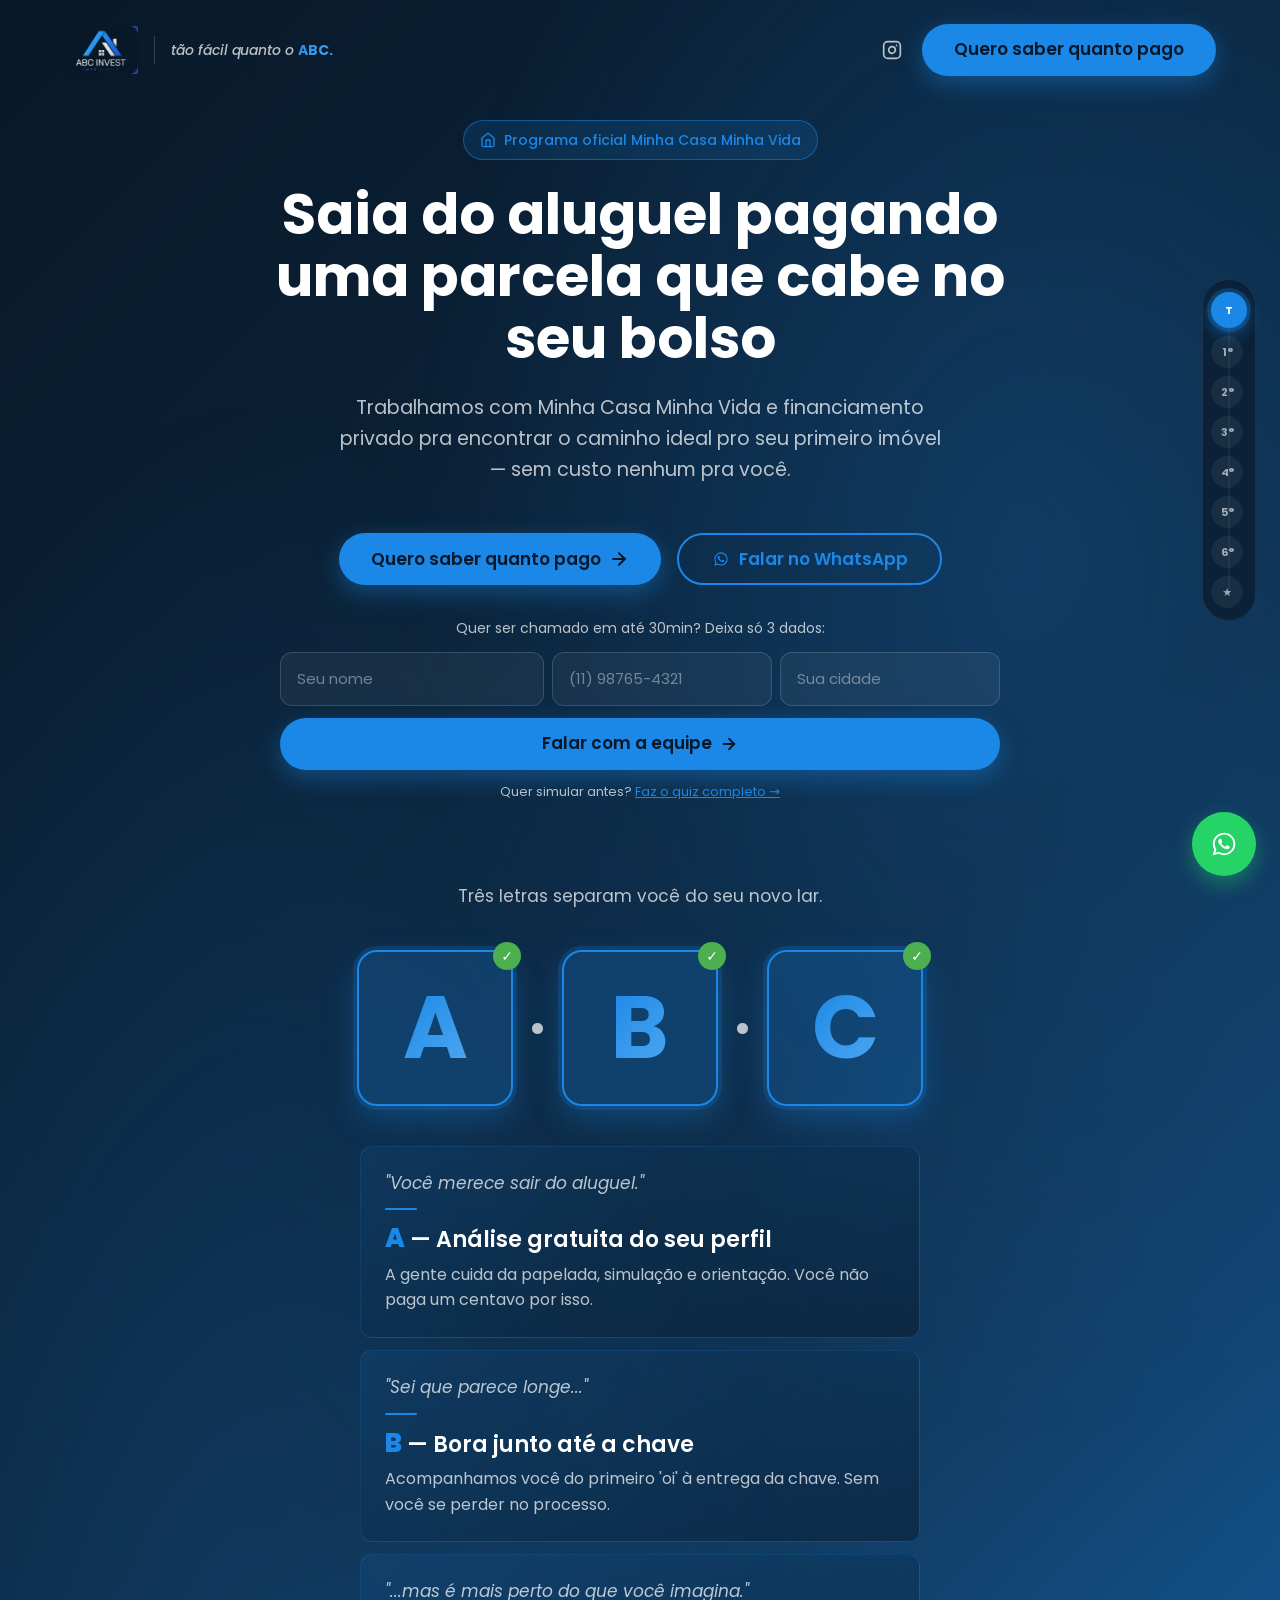
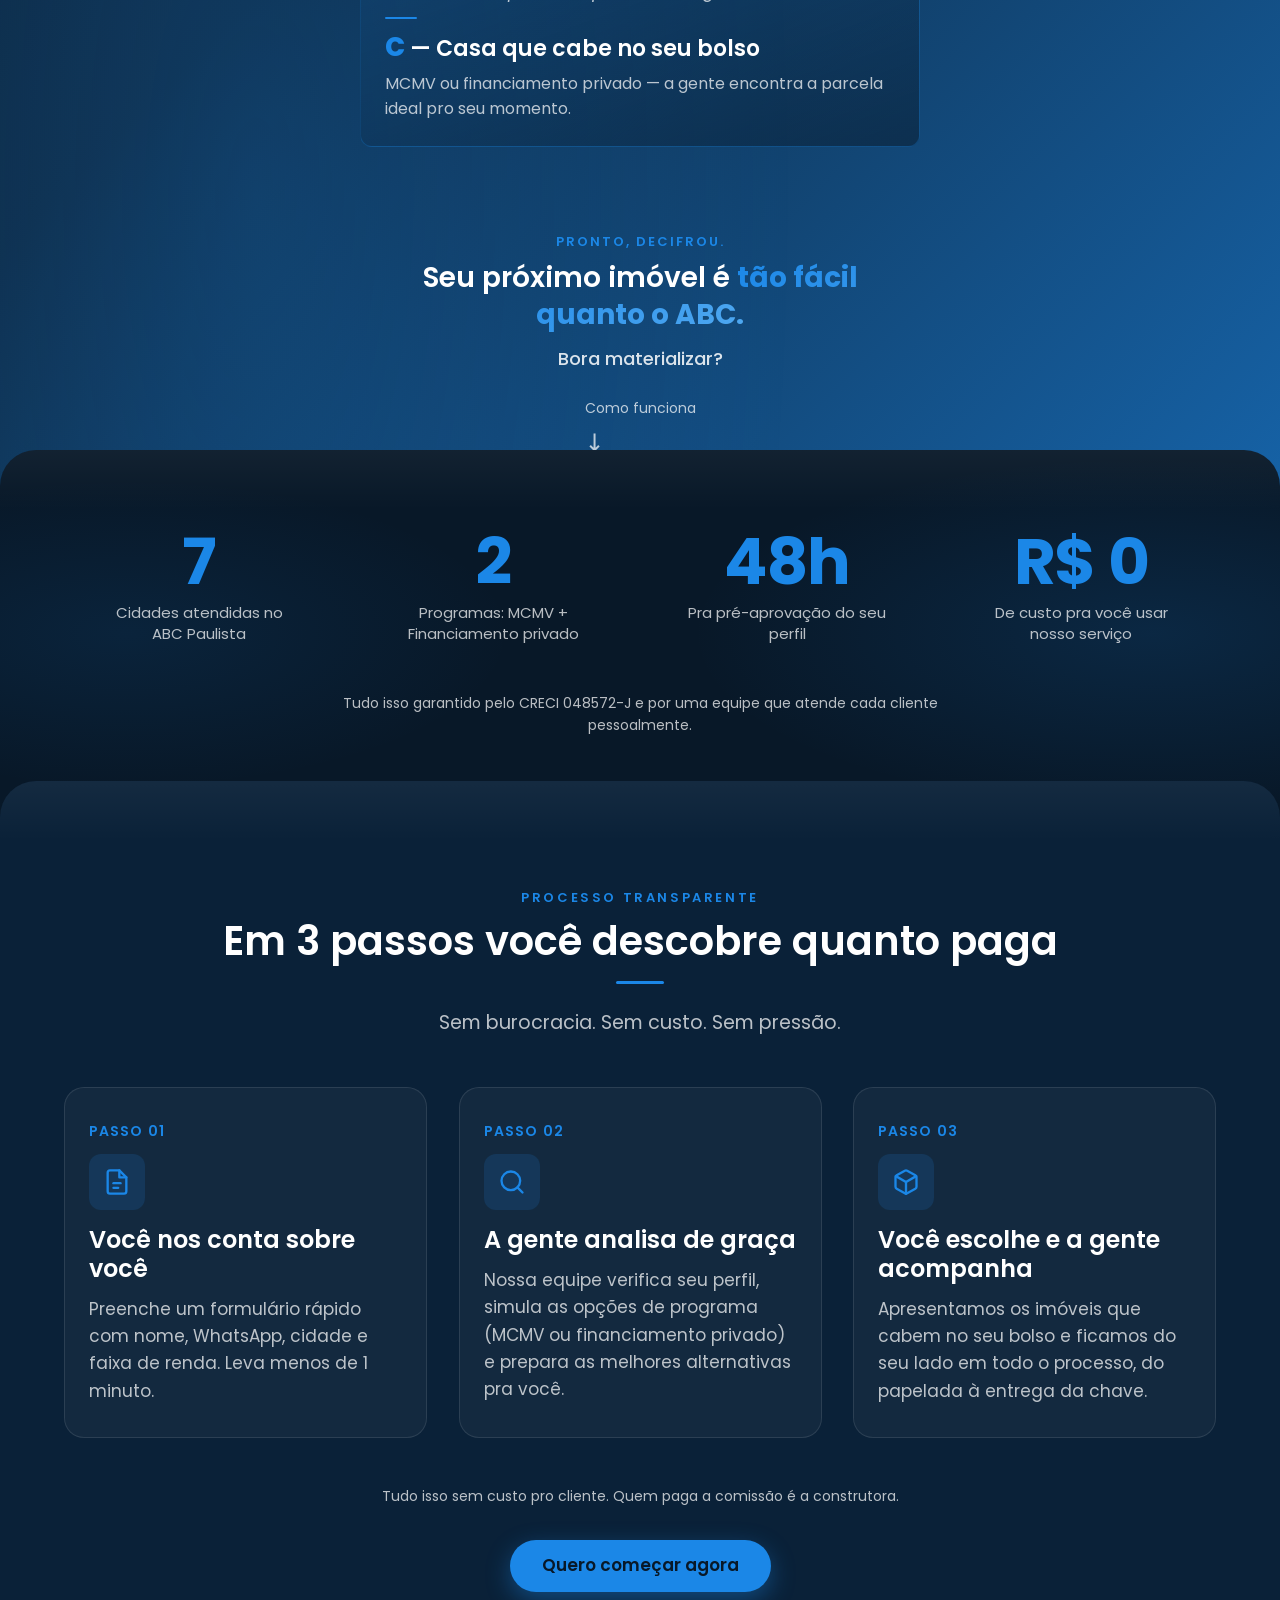
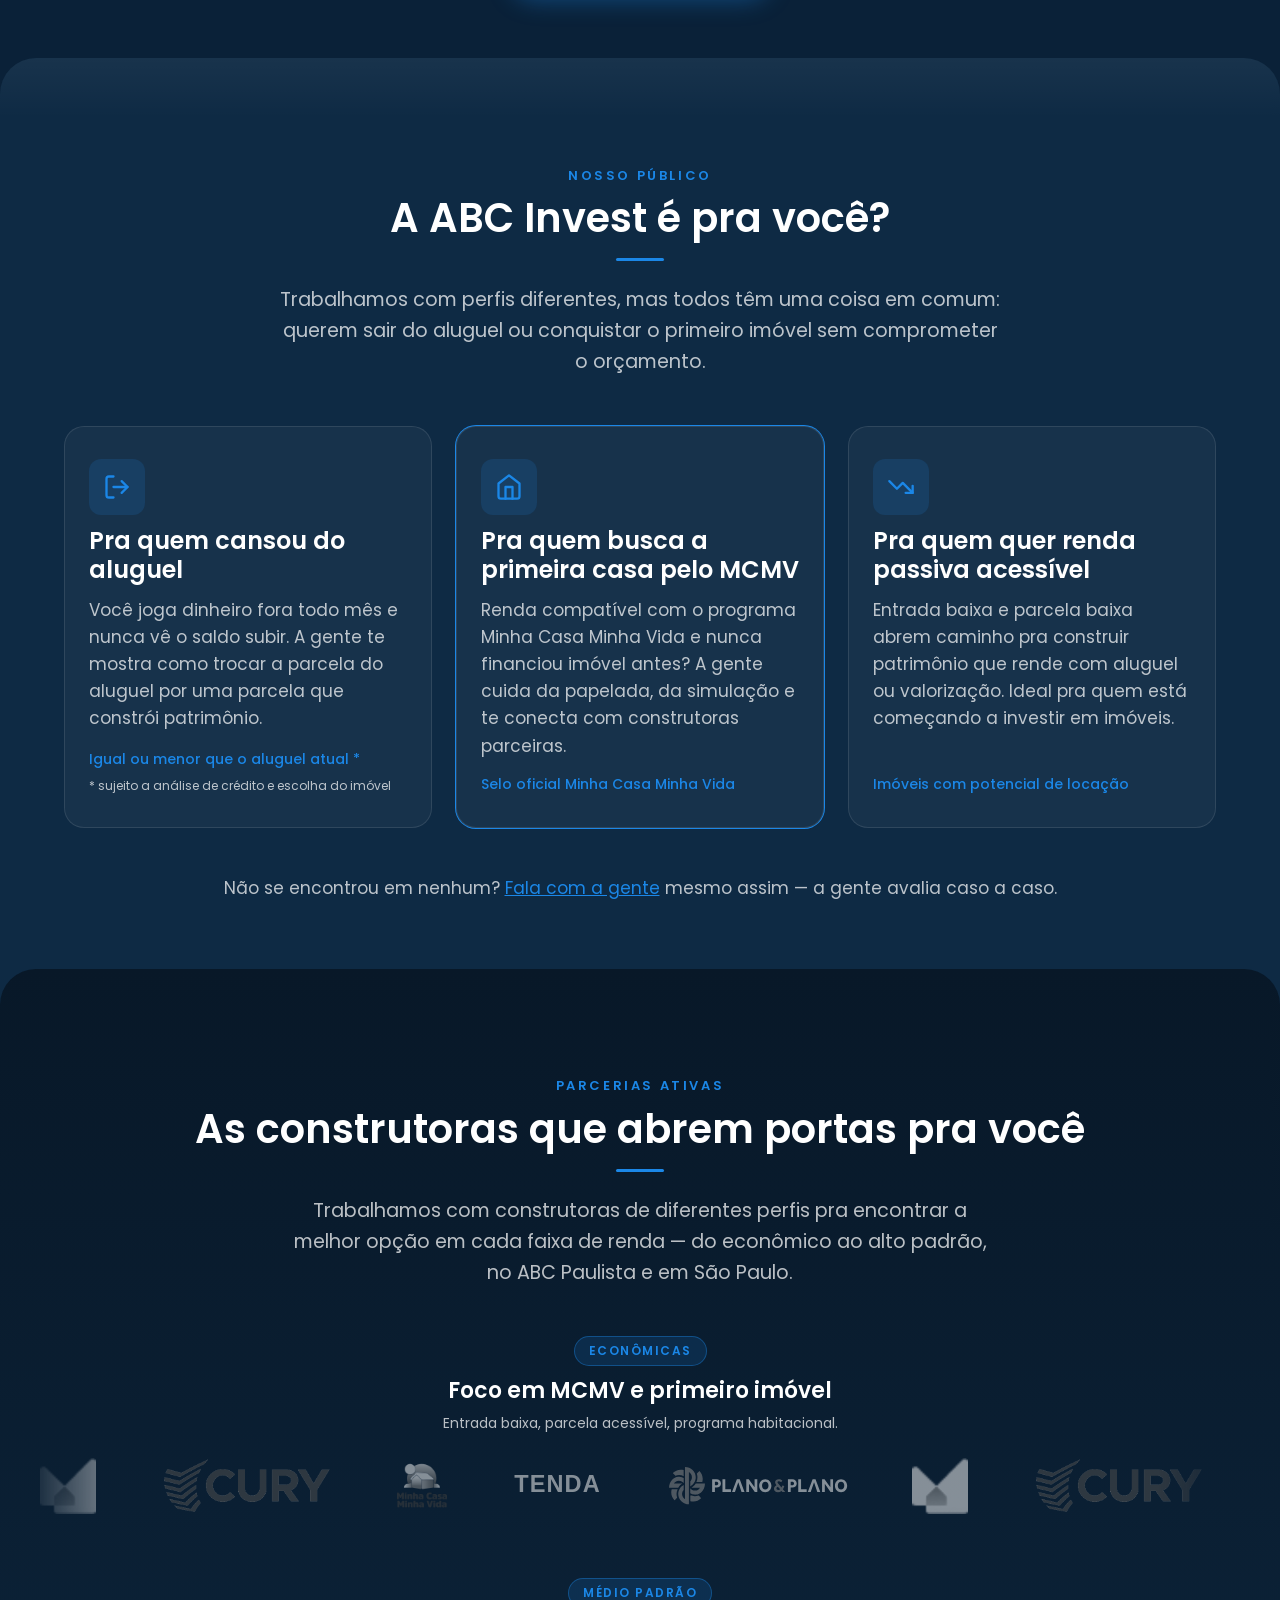
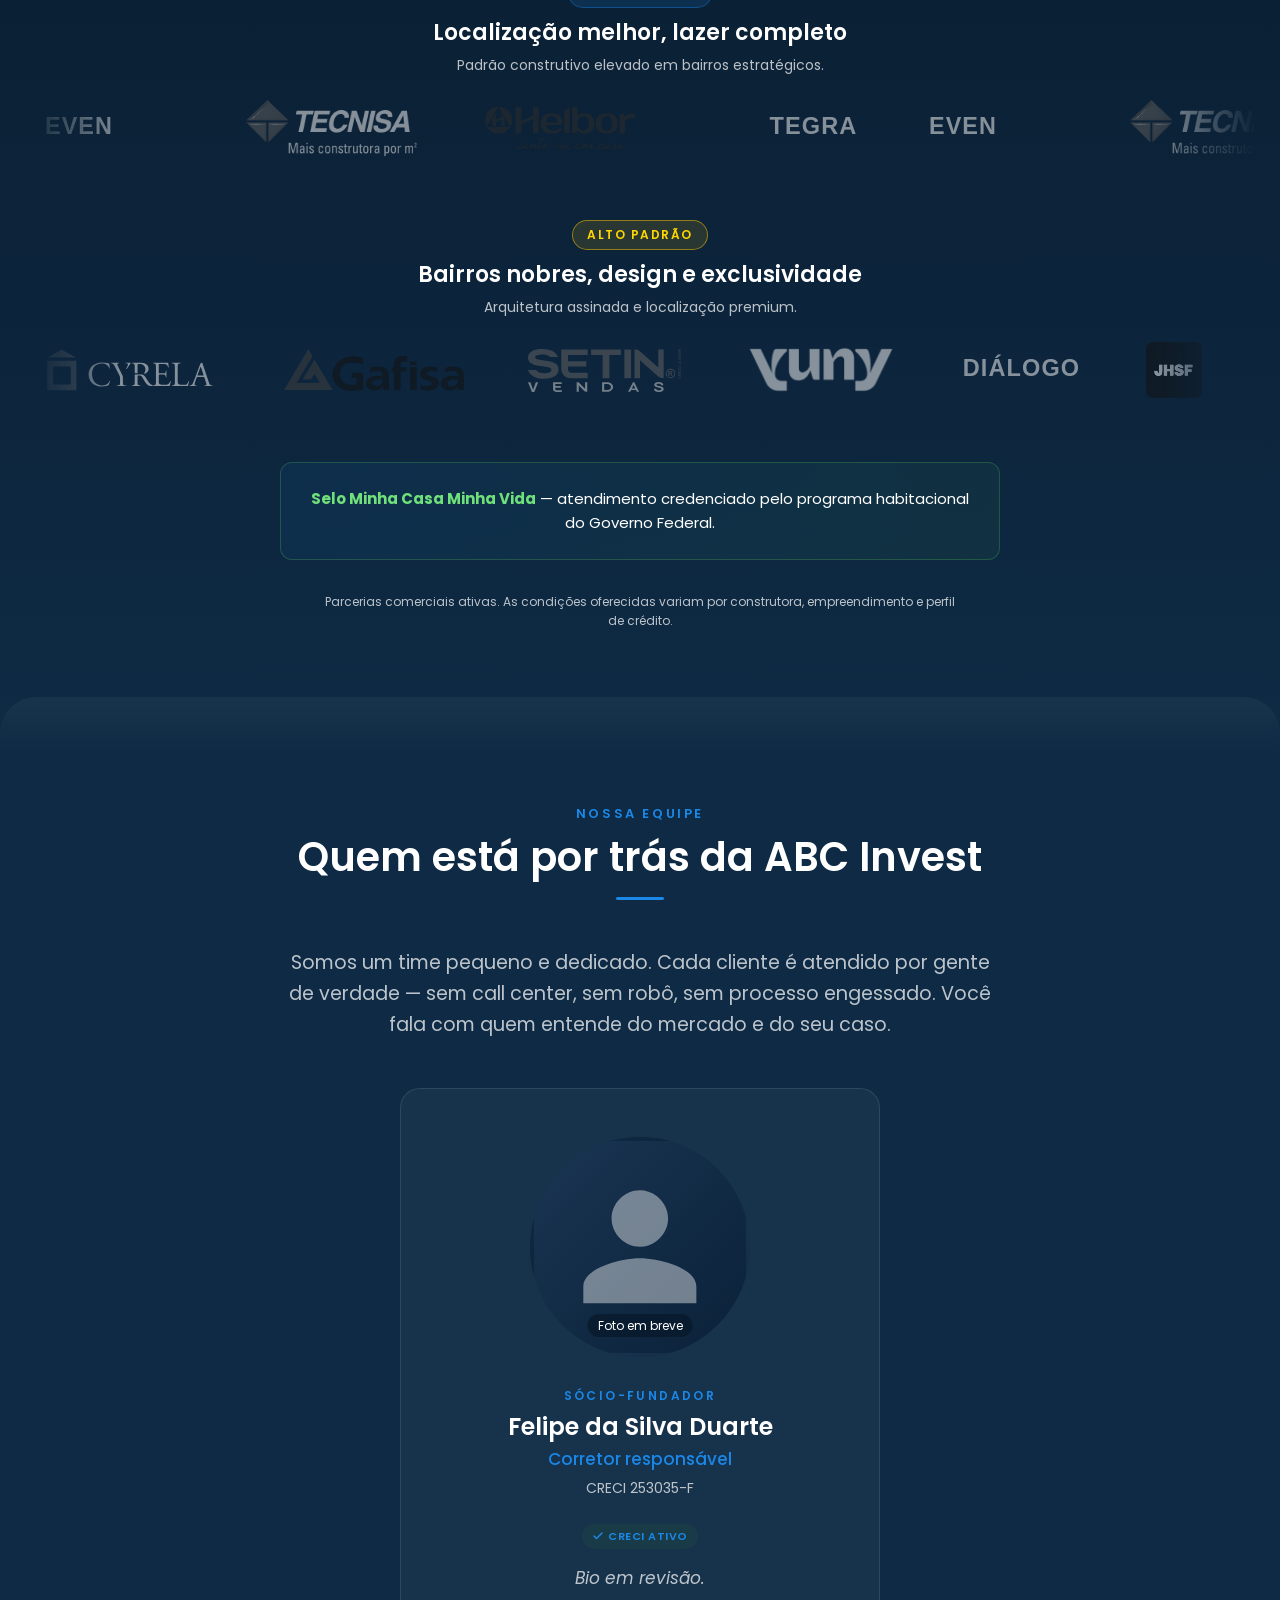
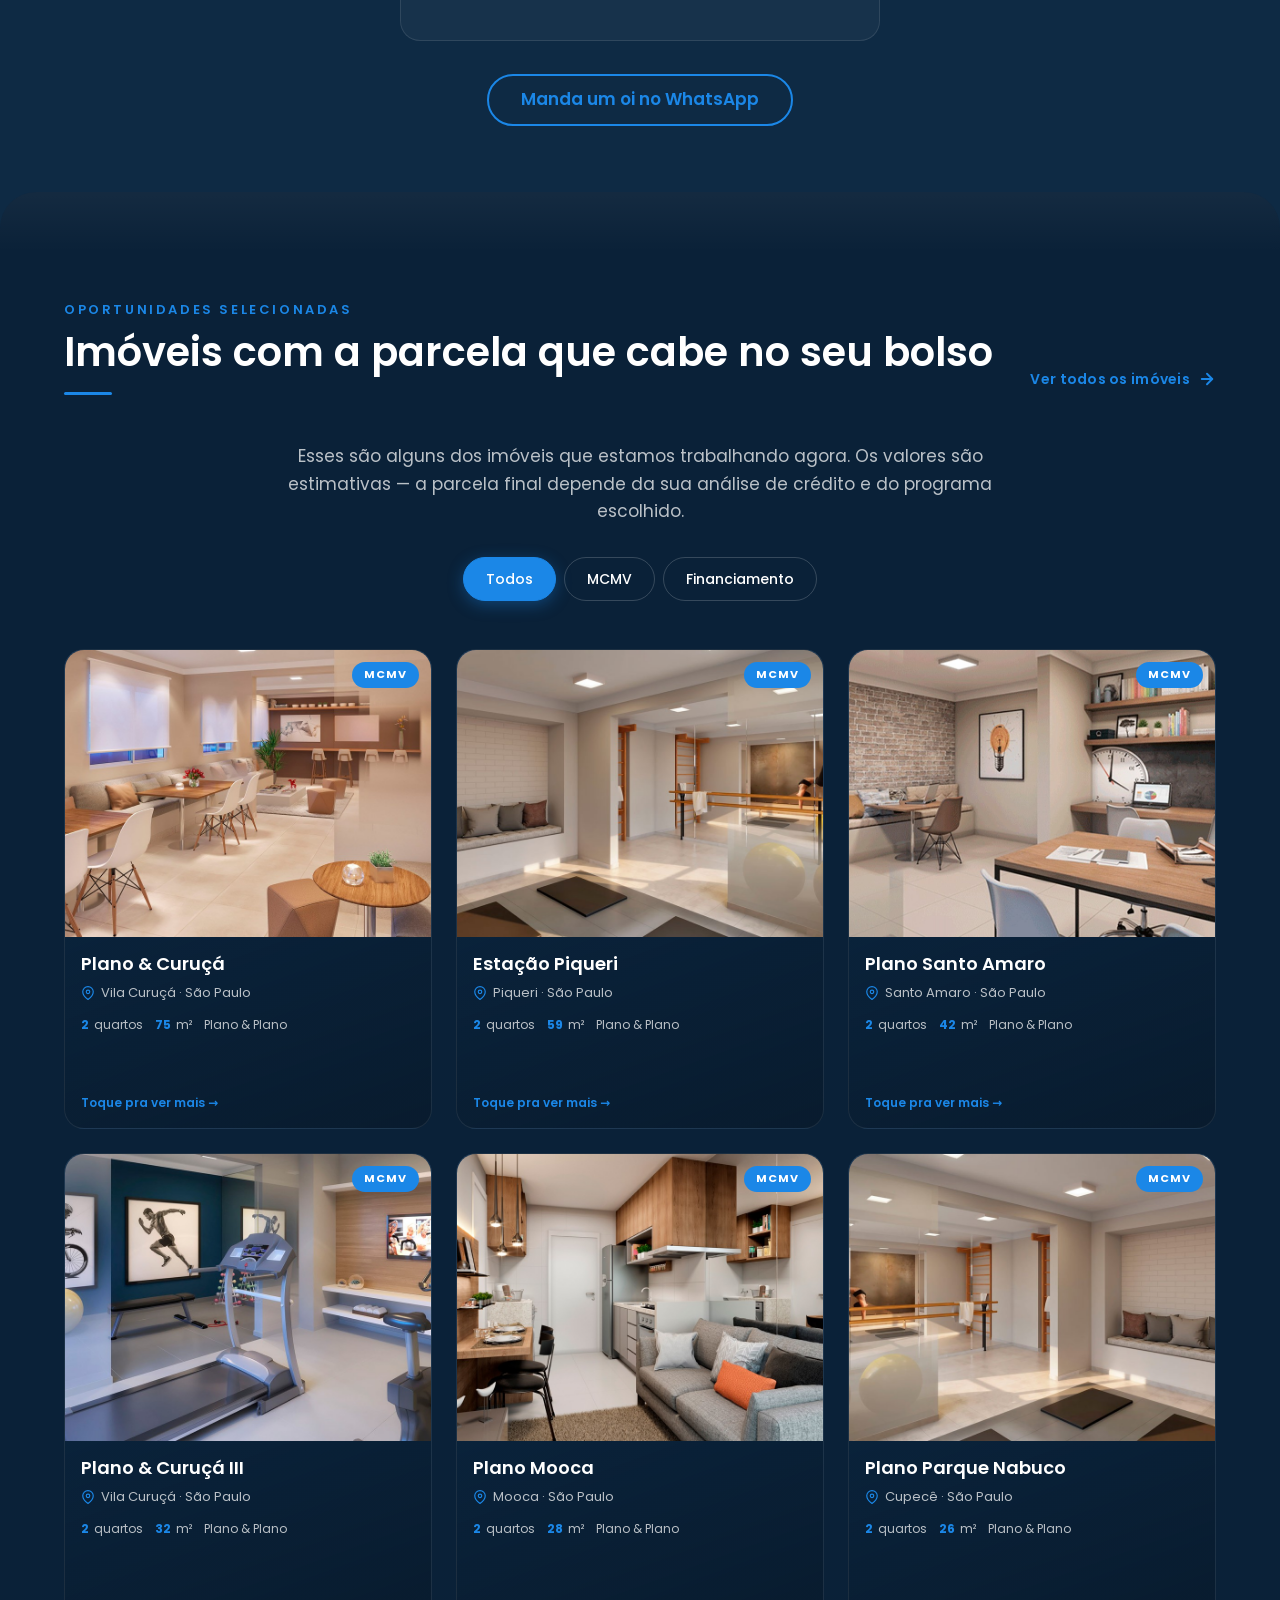
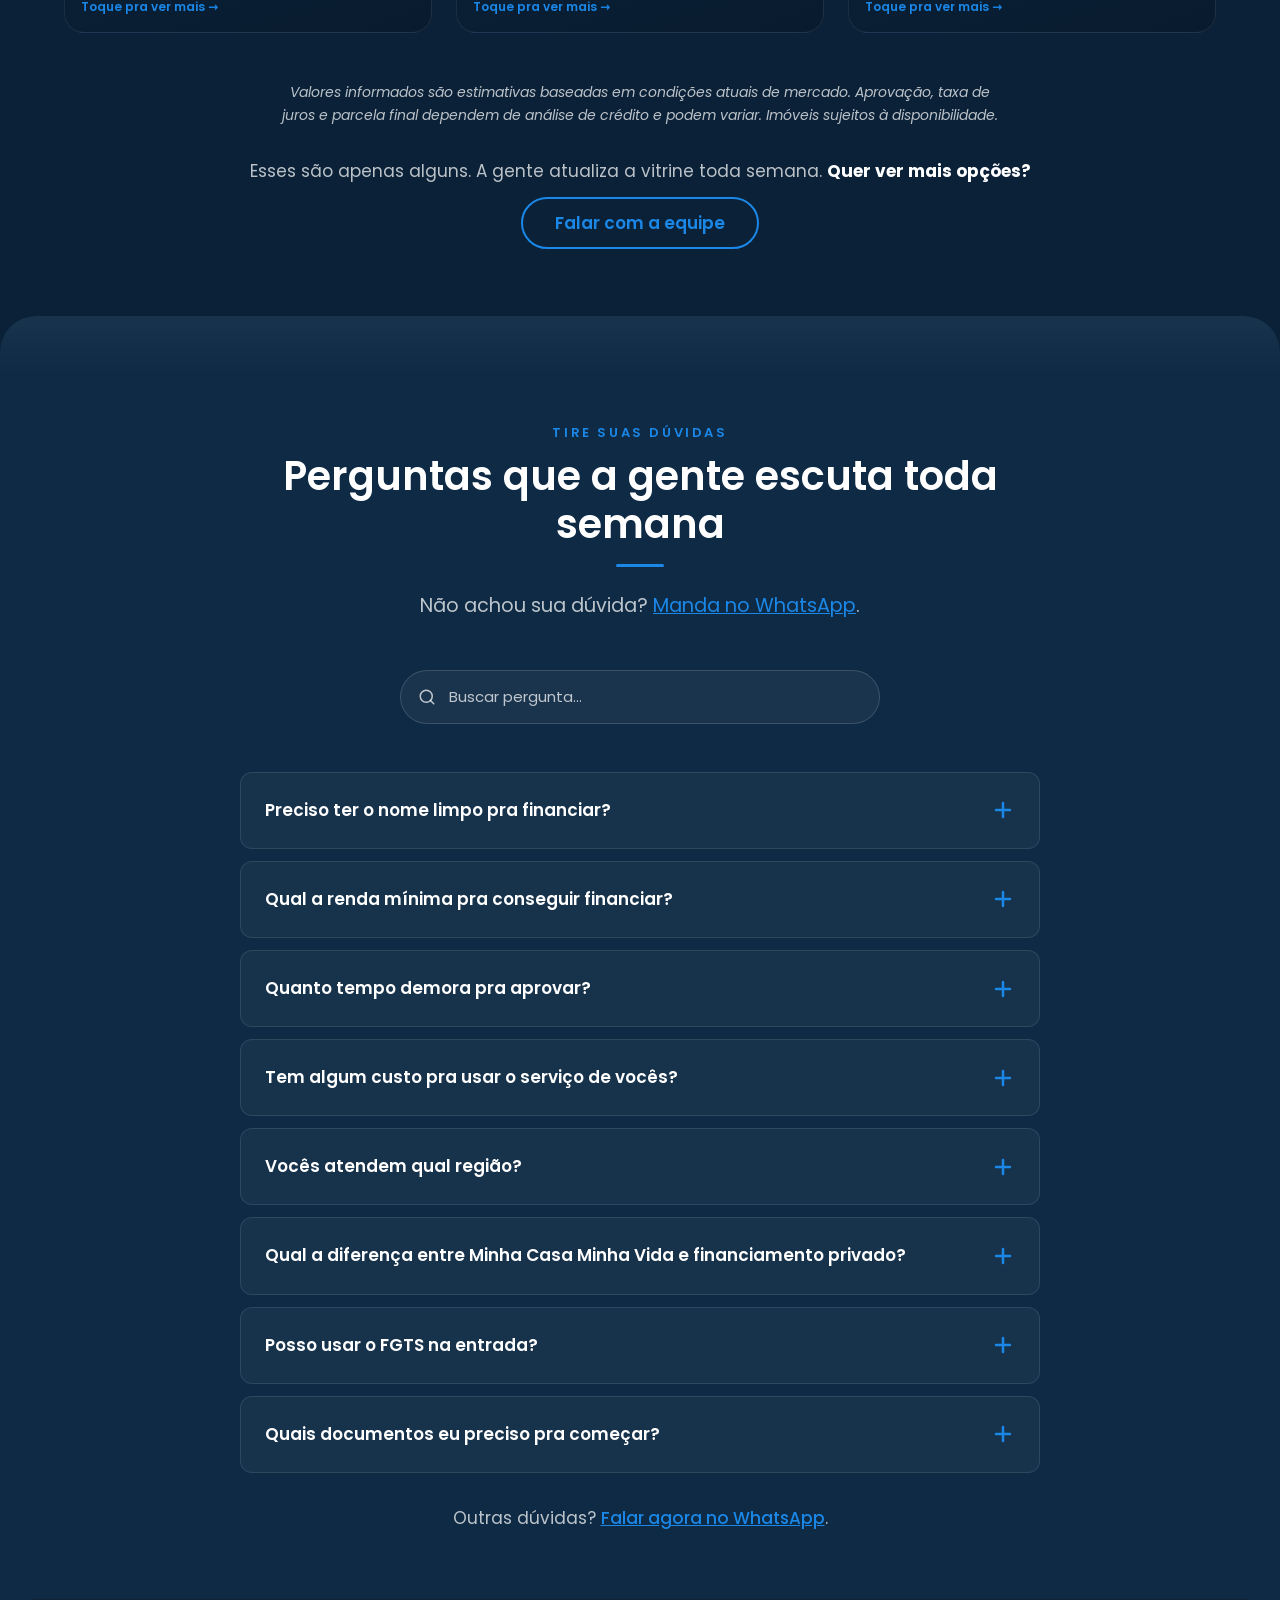
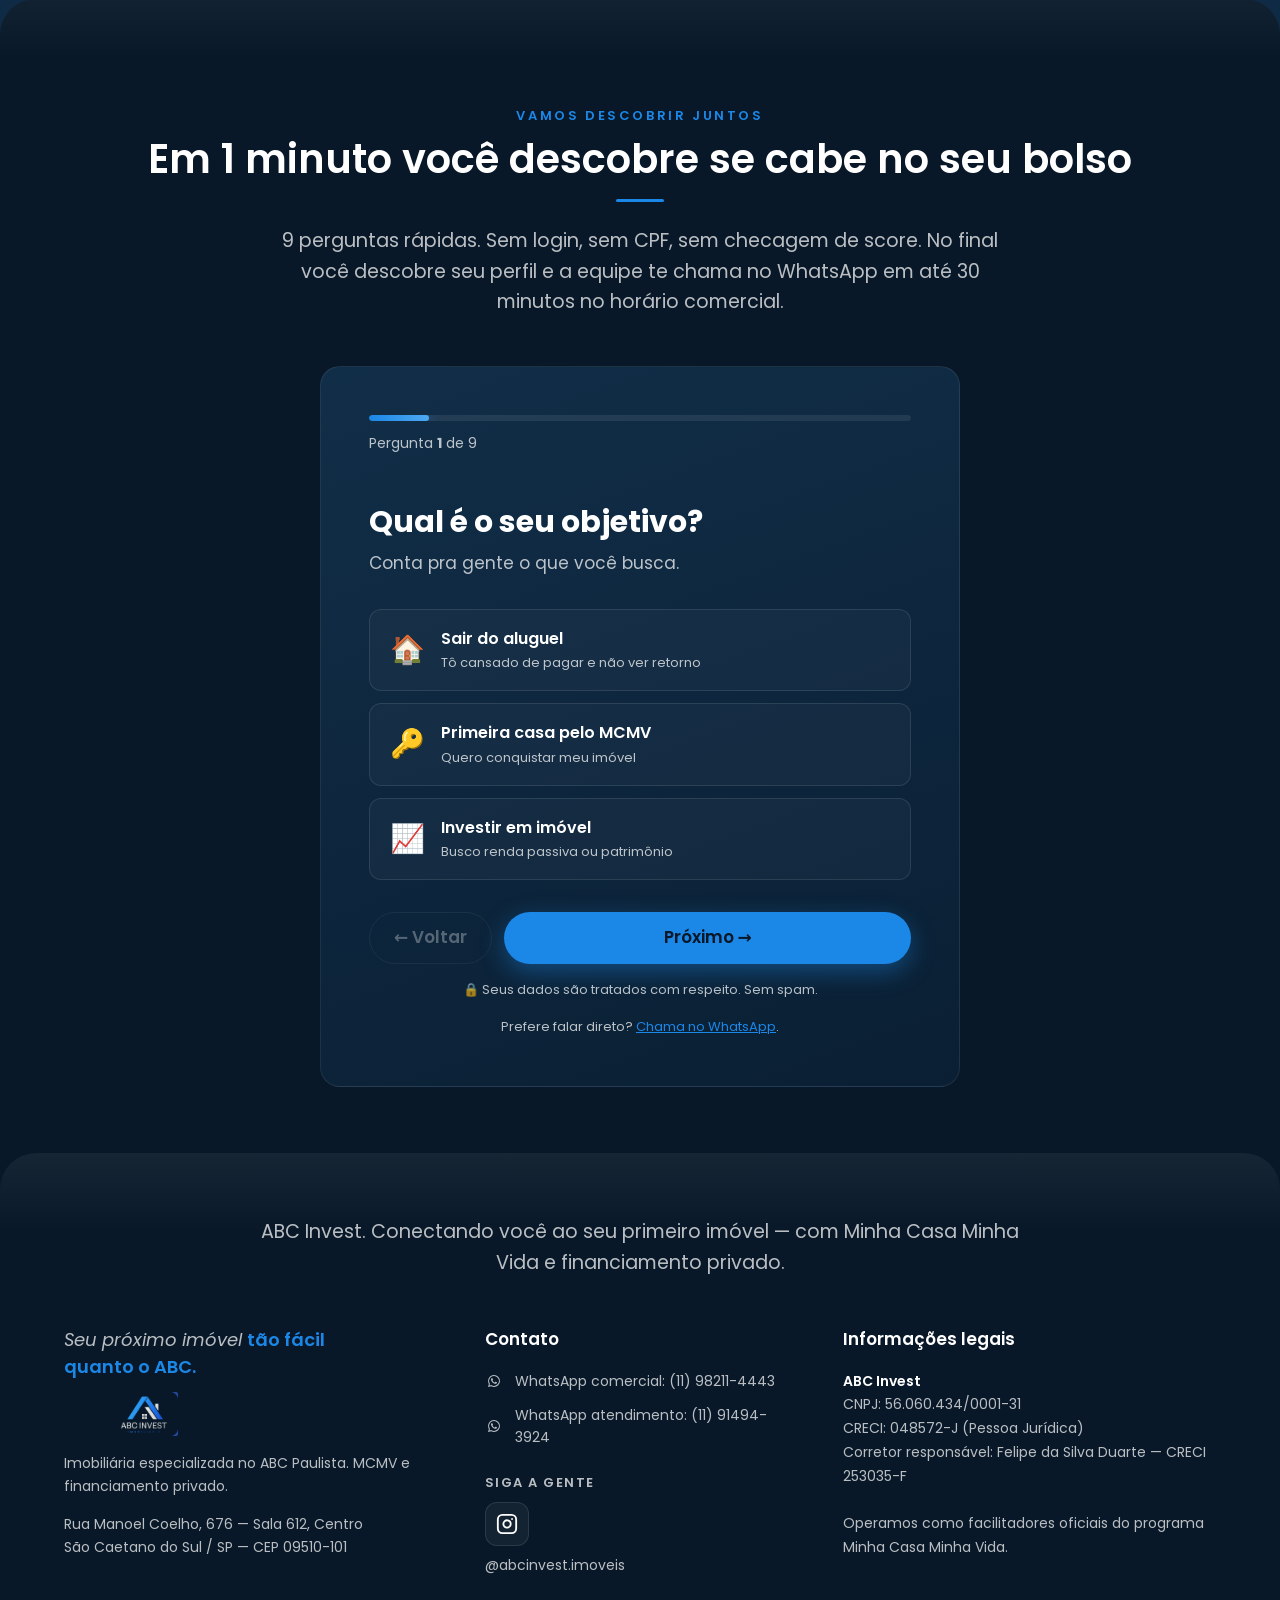
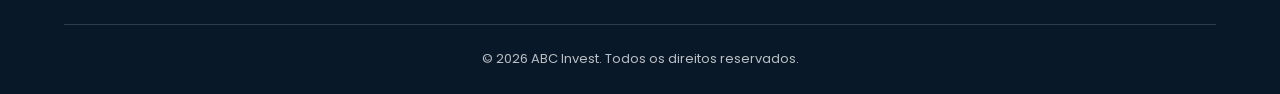
==== commit 2fa164f8: "fix(copy): replace "Felipe" with "equipe" in CTAs and microcopy - index.html (hero): "Falar com Feli" ====
--- a/index.html
+++ b/index.html
@@ -240,7 +240,7 @@
           </div>
 
           <button type="submit" class="btn btn-primary hero-quick-form__submit" id="hero-quick-submit">
-            <span>Falar com Felipe</span>
+            <span>Falar com a equipe</span>
             <svg xmlns="http://www.w3.org/2000/svg" width="18" height="18" viewBox="0 0 24 24" fill="none" stroke="currentColor" stroke-width="2.5" stroke-linecap="round" stroke-linejoin="round" aria-hidden="true">
               <line x1="5" y1="12" x2="19" y2="12"/>
               <polyline points="12 5 19 12 12 19"/>
@@ -570,7 +570,7 @@
       </div>
 
       <p class="team-footer">
-        <a href="https://wa.me/5511982114443?text=Ol%C3%A1!%20Vim%20pelo%20site%20da%20ABC%20Invest%20e%20quero%20falar%20diretamente%20com%20o%20Felipe."
+        <a href="https://wa.me/5511982114443?text=Ol%C3%A1!%20Vim%20pelo%20site%20da%20ABC%20Invest%20e%20quero%20falar%20diretamente%20com%20a%20equipe."
            class="btn btn-outline"
            target="_blank"
            rel="noopener">
@@ -641,7 +641,7 @@
                 <li>✓ Análise de crédito gratuita</li>
               </ul>
               <p class="imovel-card3d__price-note">
-                Valor exato depende da unidade escolhida e análise de crédito. Felipe te orienta no detalhe.
+                Valor exato depende da unidade escolhida e análise de crédito. A equipe te orienta no detalhe.
               </p>
               <div class="imovel-card3d__back-ctas">
                 <a class="btn btn-primary btn-sm" href="https://wa.me/5511982114443?text=Ol%C3%A1!%20Vim%20pelo%20site%20da%20ABC%20Invest%20e%20tenho%20interesse%20no%20Plano%20%26%20Curu%C3%A7%C3%A1%20em%20Vila%20Curu%C3%A7%C3%A1.%20Pode%20me%20passar%20mais%20informa%C3%A7%C3%B5es%3F" target="_blank" rel="noopener">💬 Quero esse</a>
@@ -1126,7 +1126,7 @@
             <!-- 9. Contato (FINAL) -->
             <fieldset class="quiz-step" data-step="9">
               <h3 class="quiz-step__question">Última etapa! Como te chamar?</h3>
-              <p class="quiz-step__hint">Felipe vai te chamar no WhatsApp em até 30 minutos no horário comercial.</p>
+              <p class="quiz-step__hint">A equipe vai te chamar no WhatsApp em até 30 minutos no horário comercial.</p>
               <div class="form-group form-group--floating">
                 <input class="form-input" type="text" id="nome" name="nome" required minlength="3" maxlength="120" autocomplete="name" placeholder=" ">
                 <label class="form-label" for="nome">Seu nome completo</label>
@@ -1170,11 +1170,11 @@
               <li>✓ Atendimento gratuito</li>
             </ul>
             <p class="quiz-result__sla">
-              ⏱️ Felipe entra em contato em até <strong>30 minutos</strong> no horário comercial.
+              ⏱️ A equipe entra em contato em até <strong>30 minutos</strong> no horário comercial.
             </p>
             <div class="quiz-result__ctas">
               <a class="btn btn-primary btn-block" href="#" data-result-whatsapp target="_blank" rel="noopener">
-                💬 Falar agora com Felipe
+                💬 Falar agora com a equipe
               </a>
               <a class="btn btn-ghost btn-block" href="obrigado.html">Aguardar contato</a>
             </div>
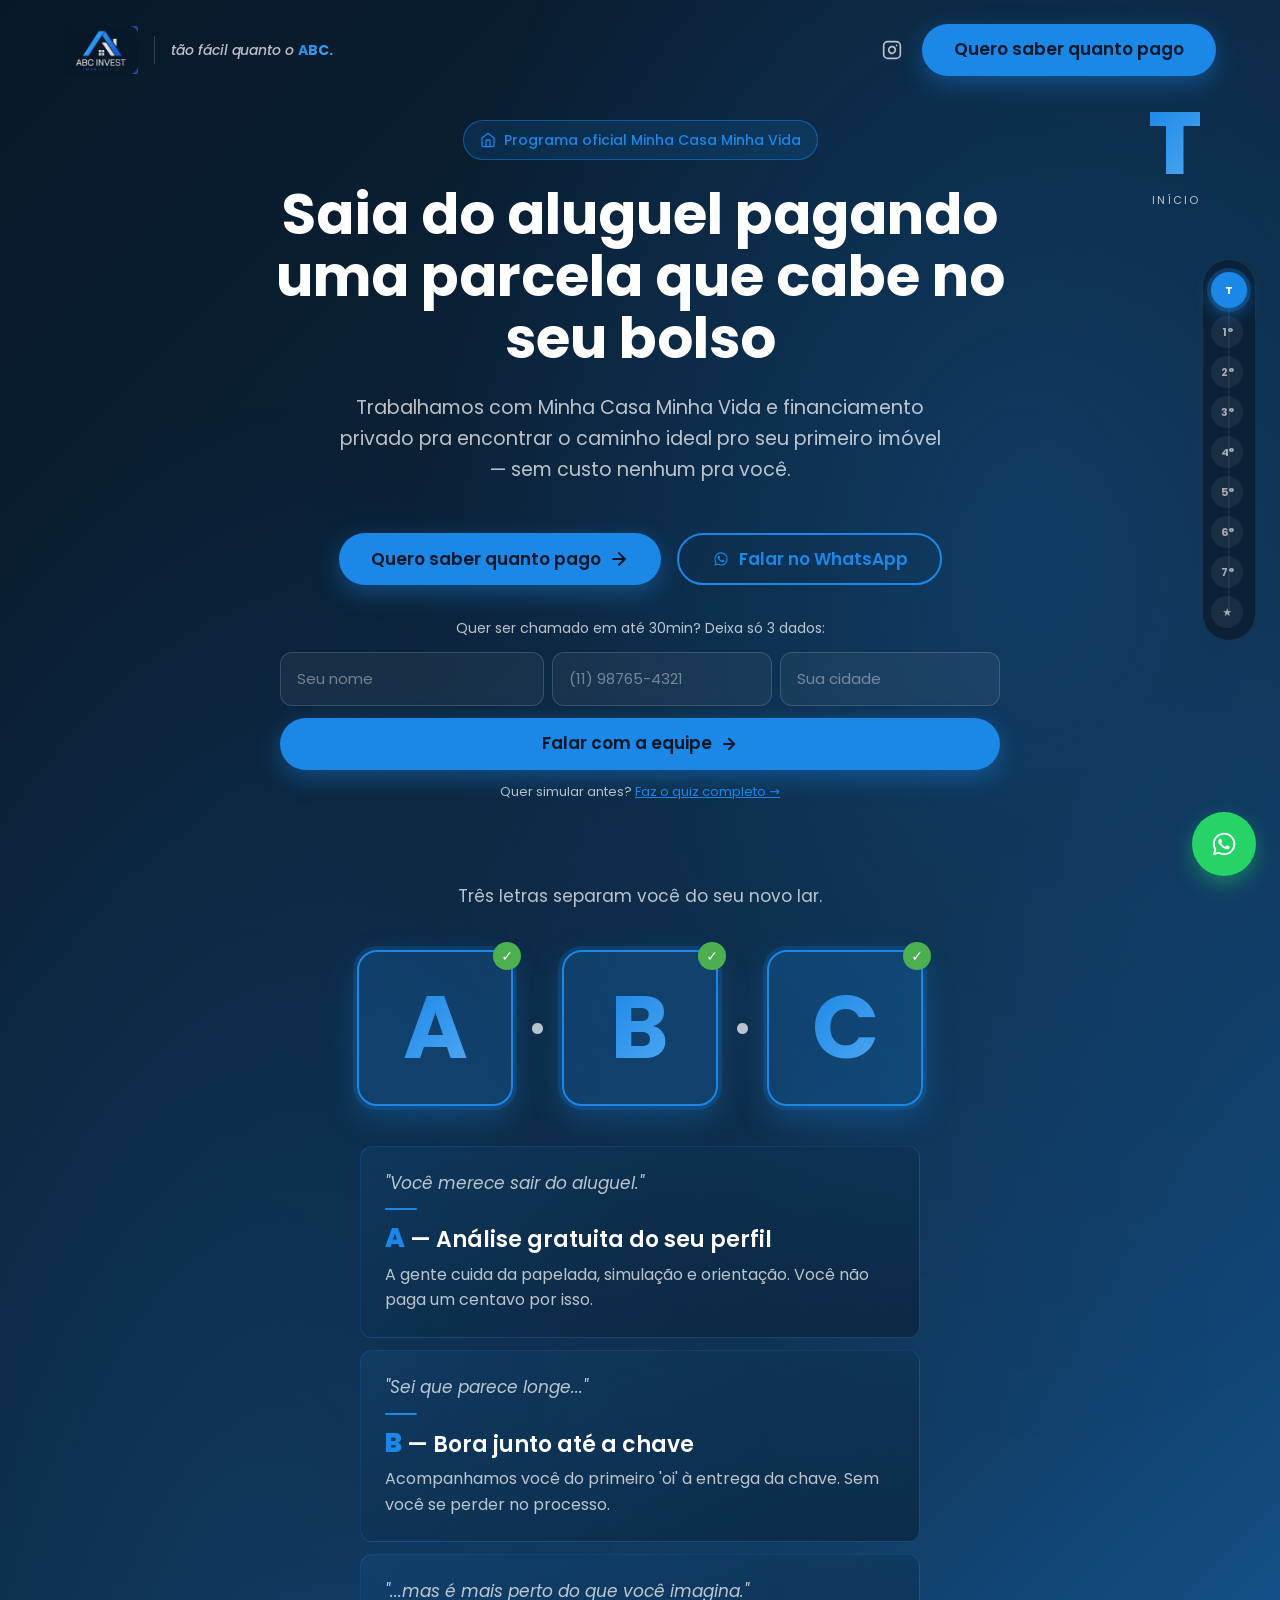
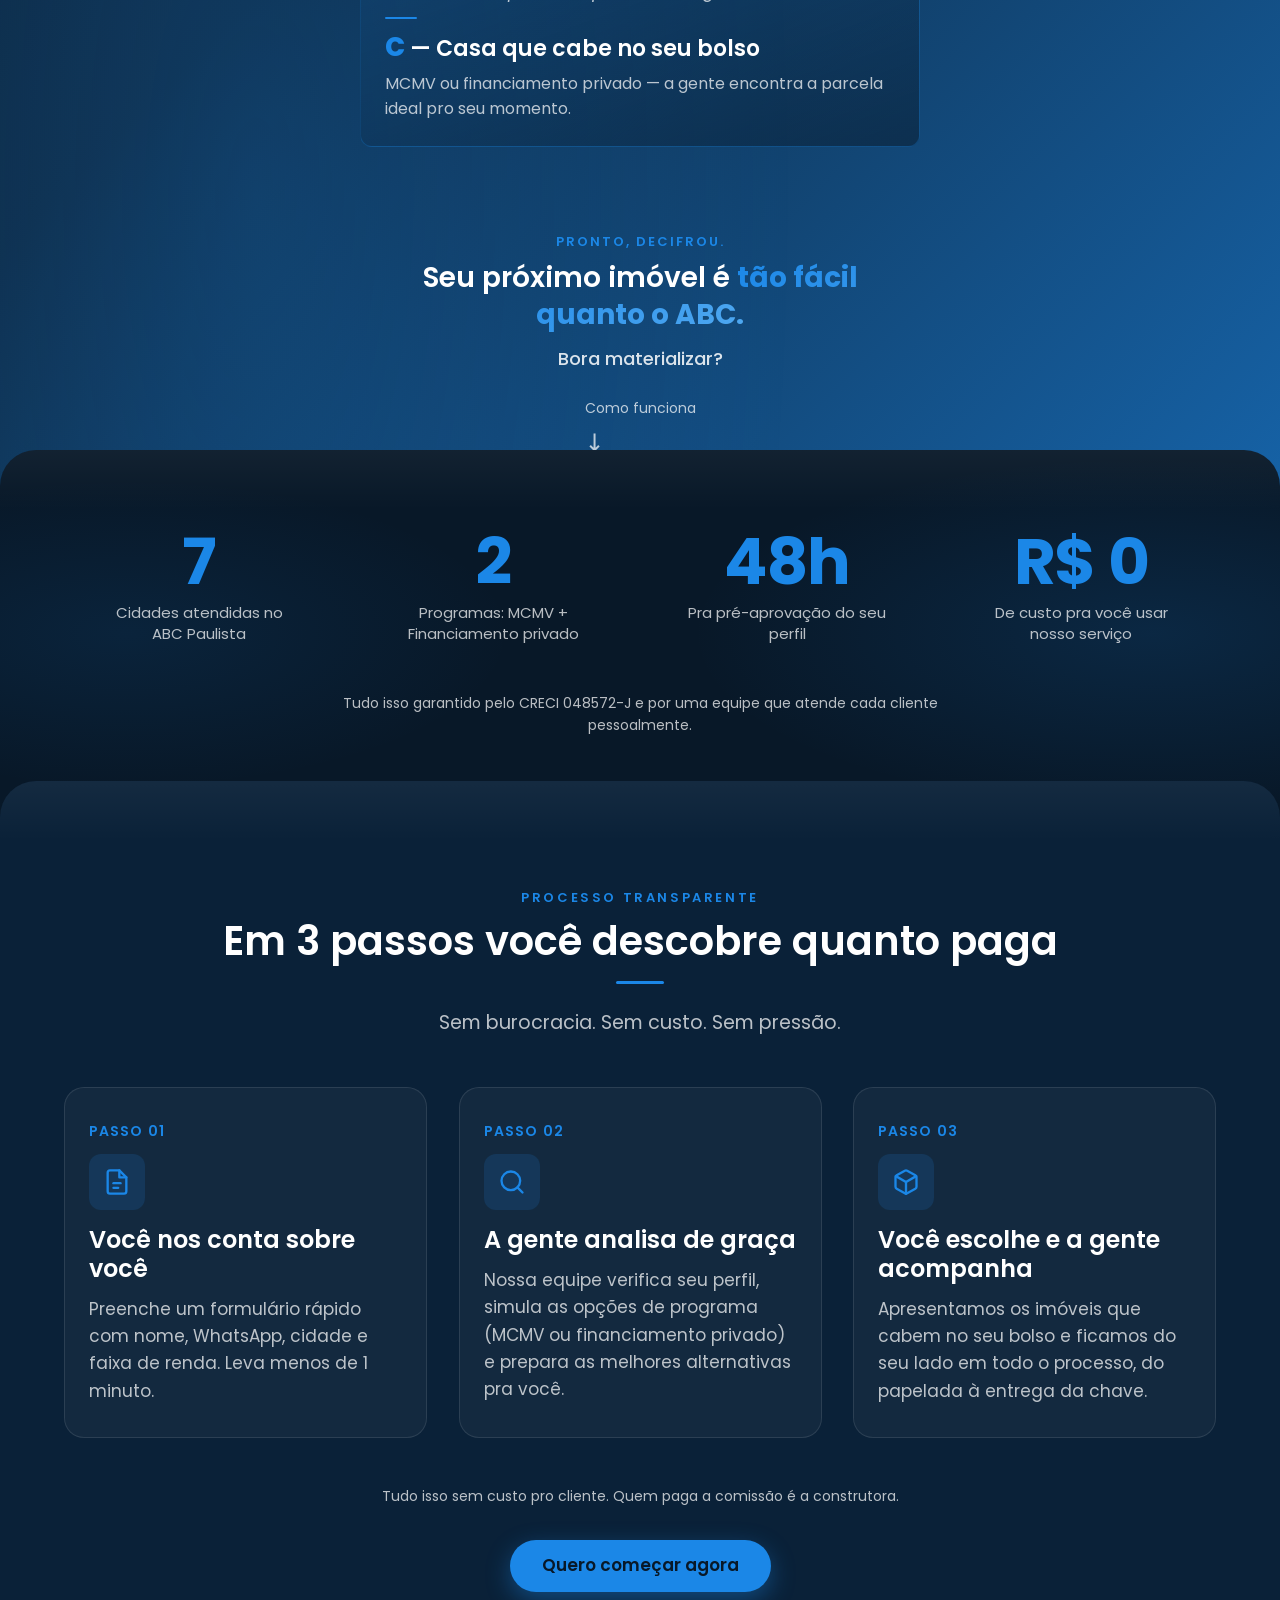
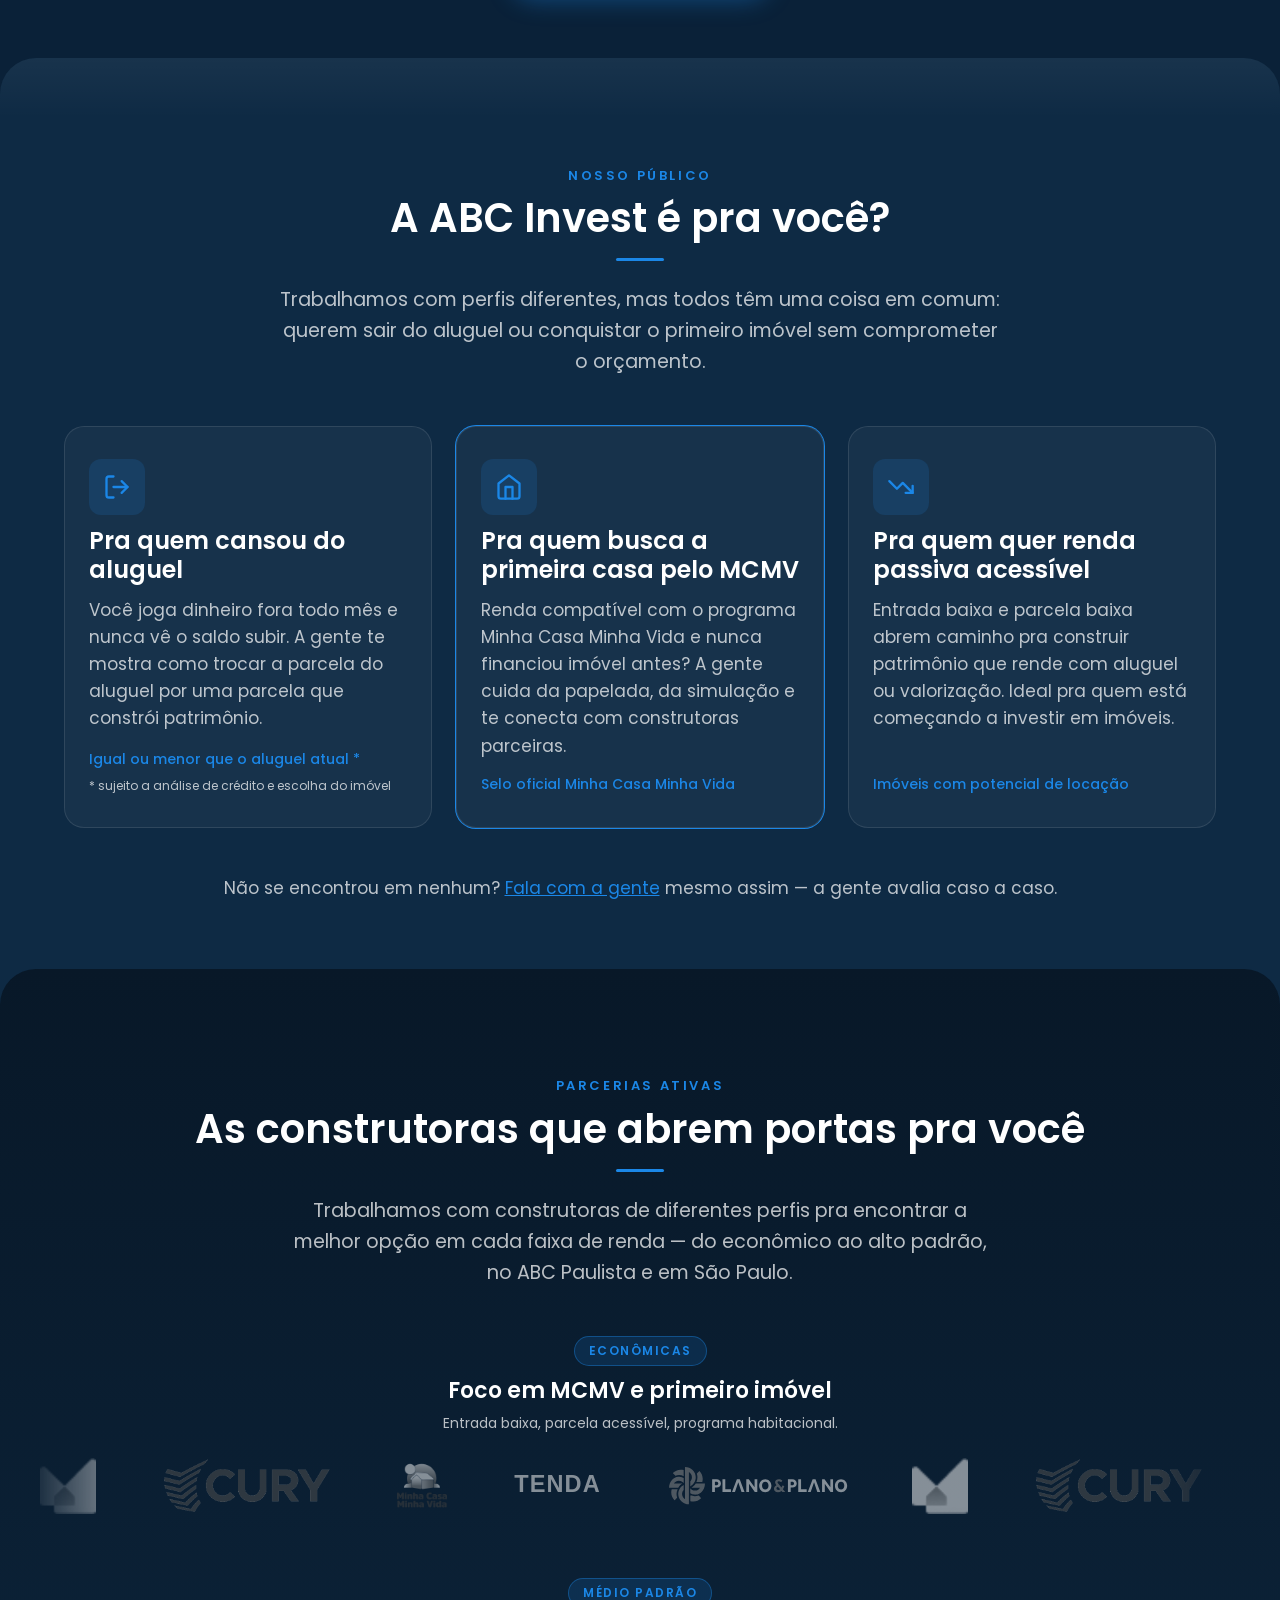
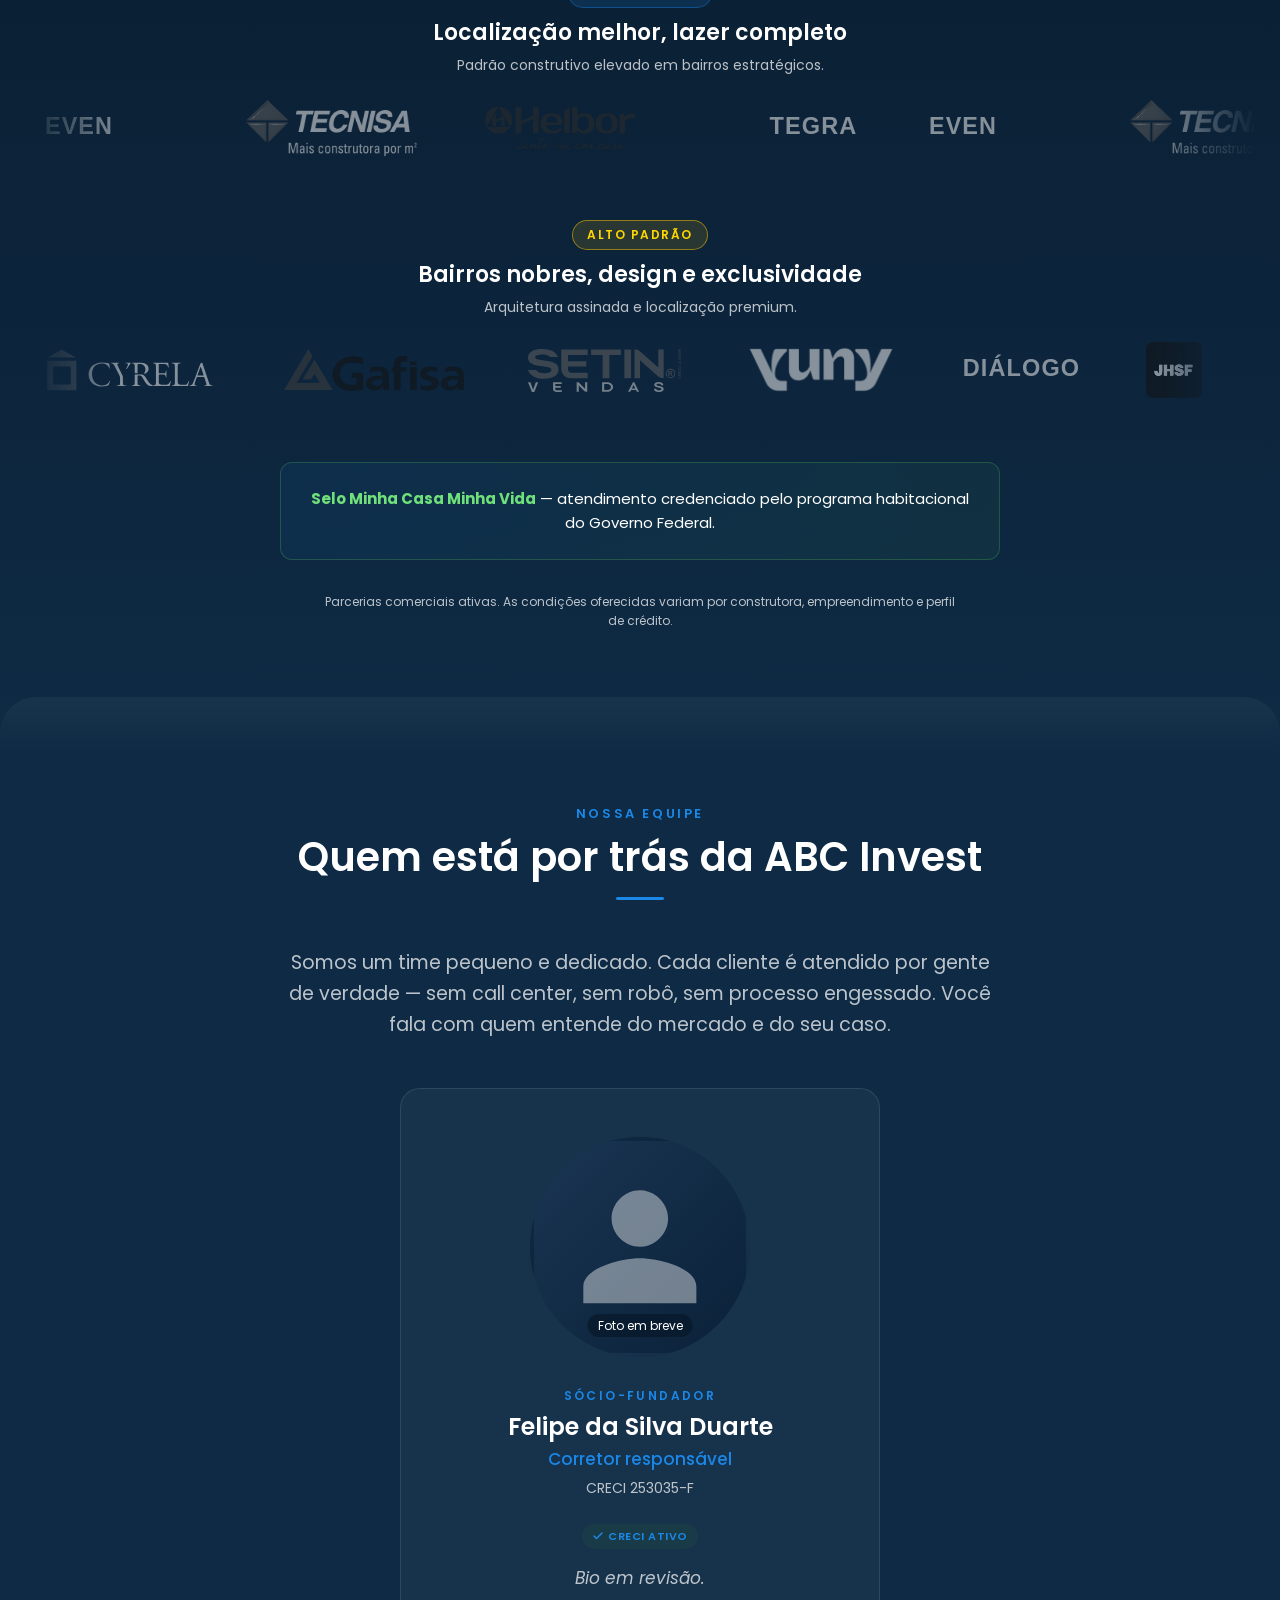
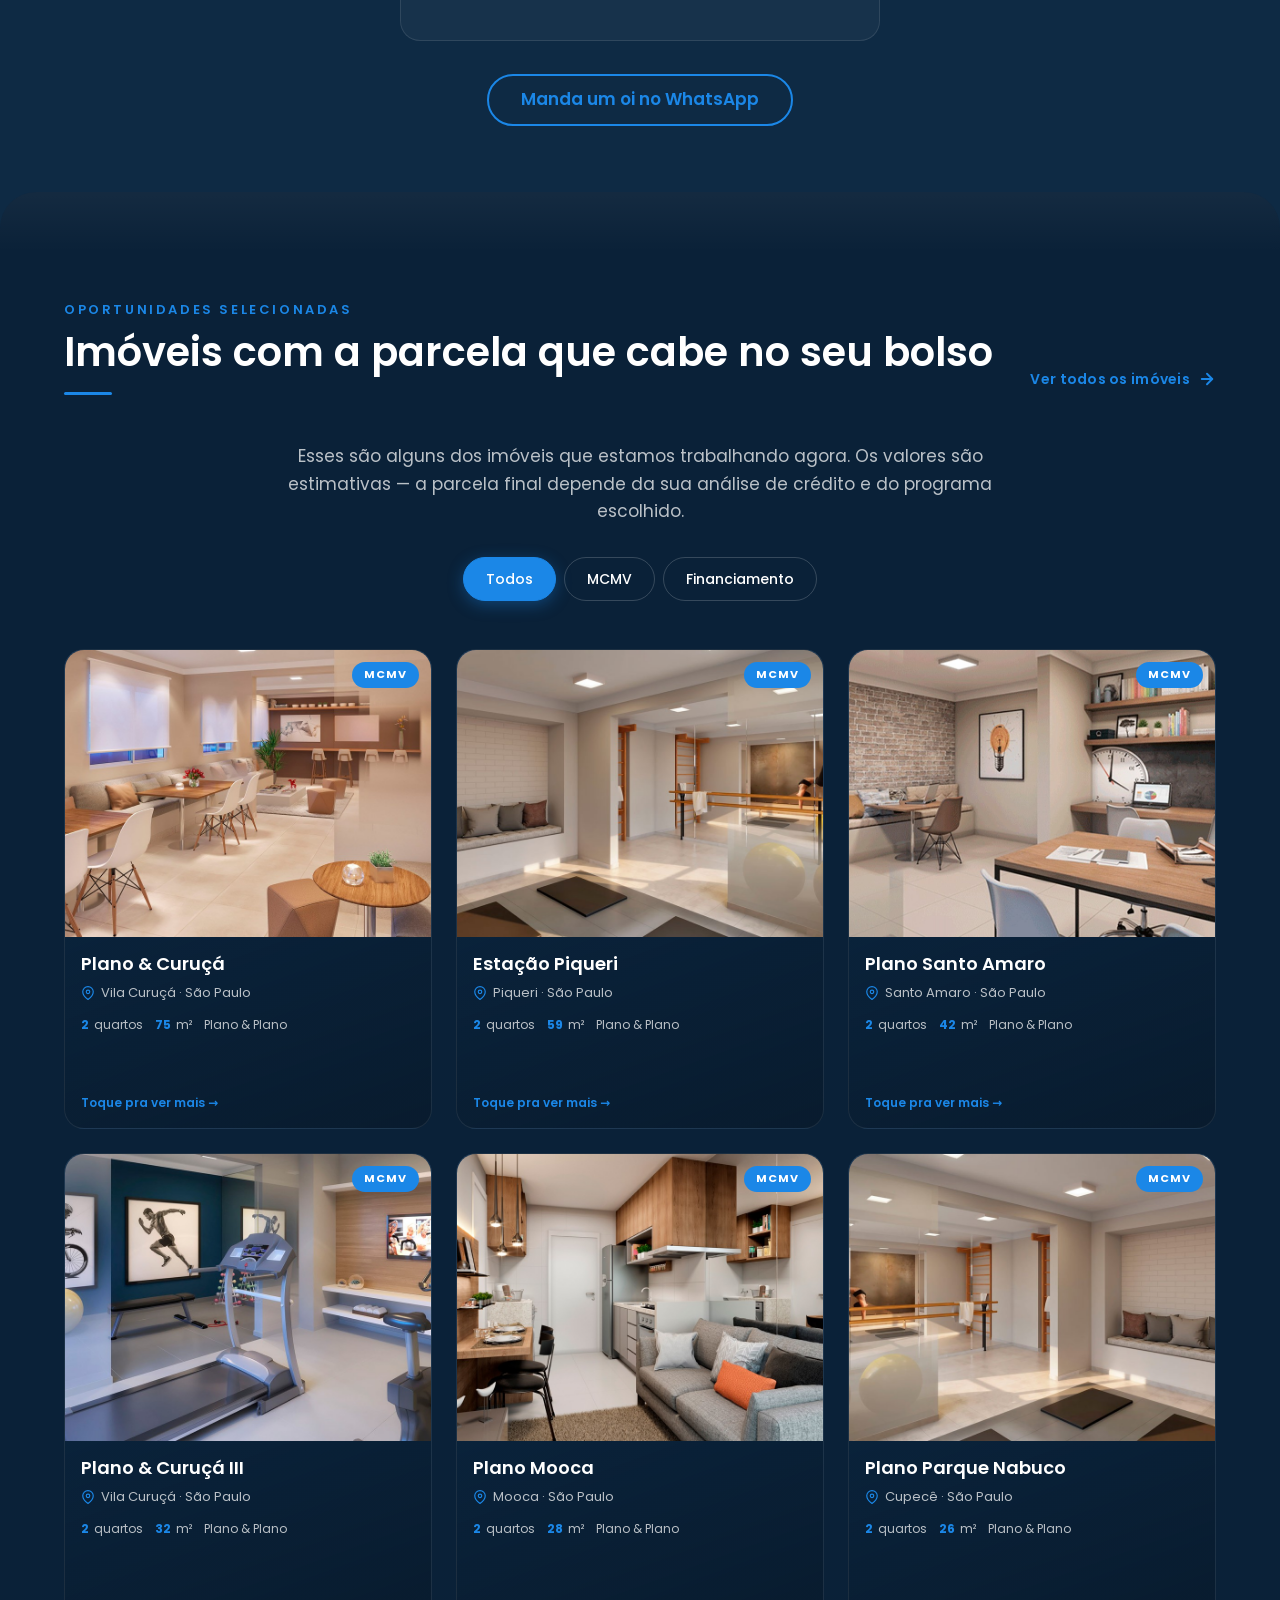
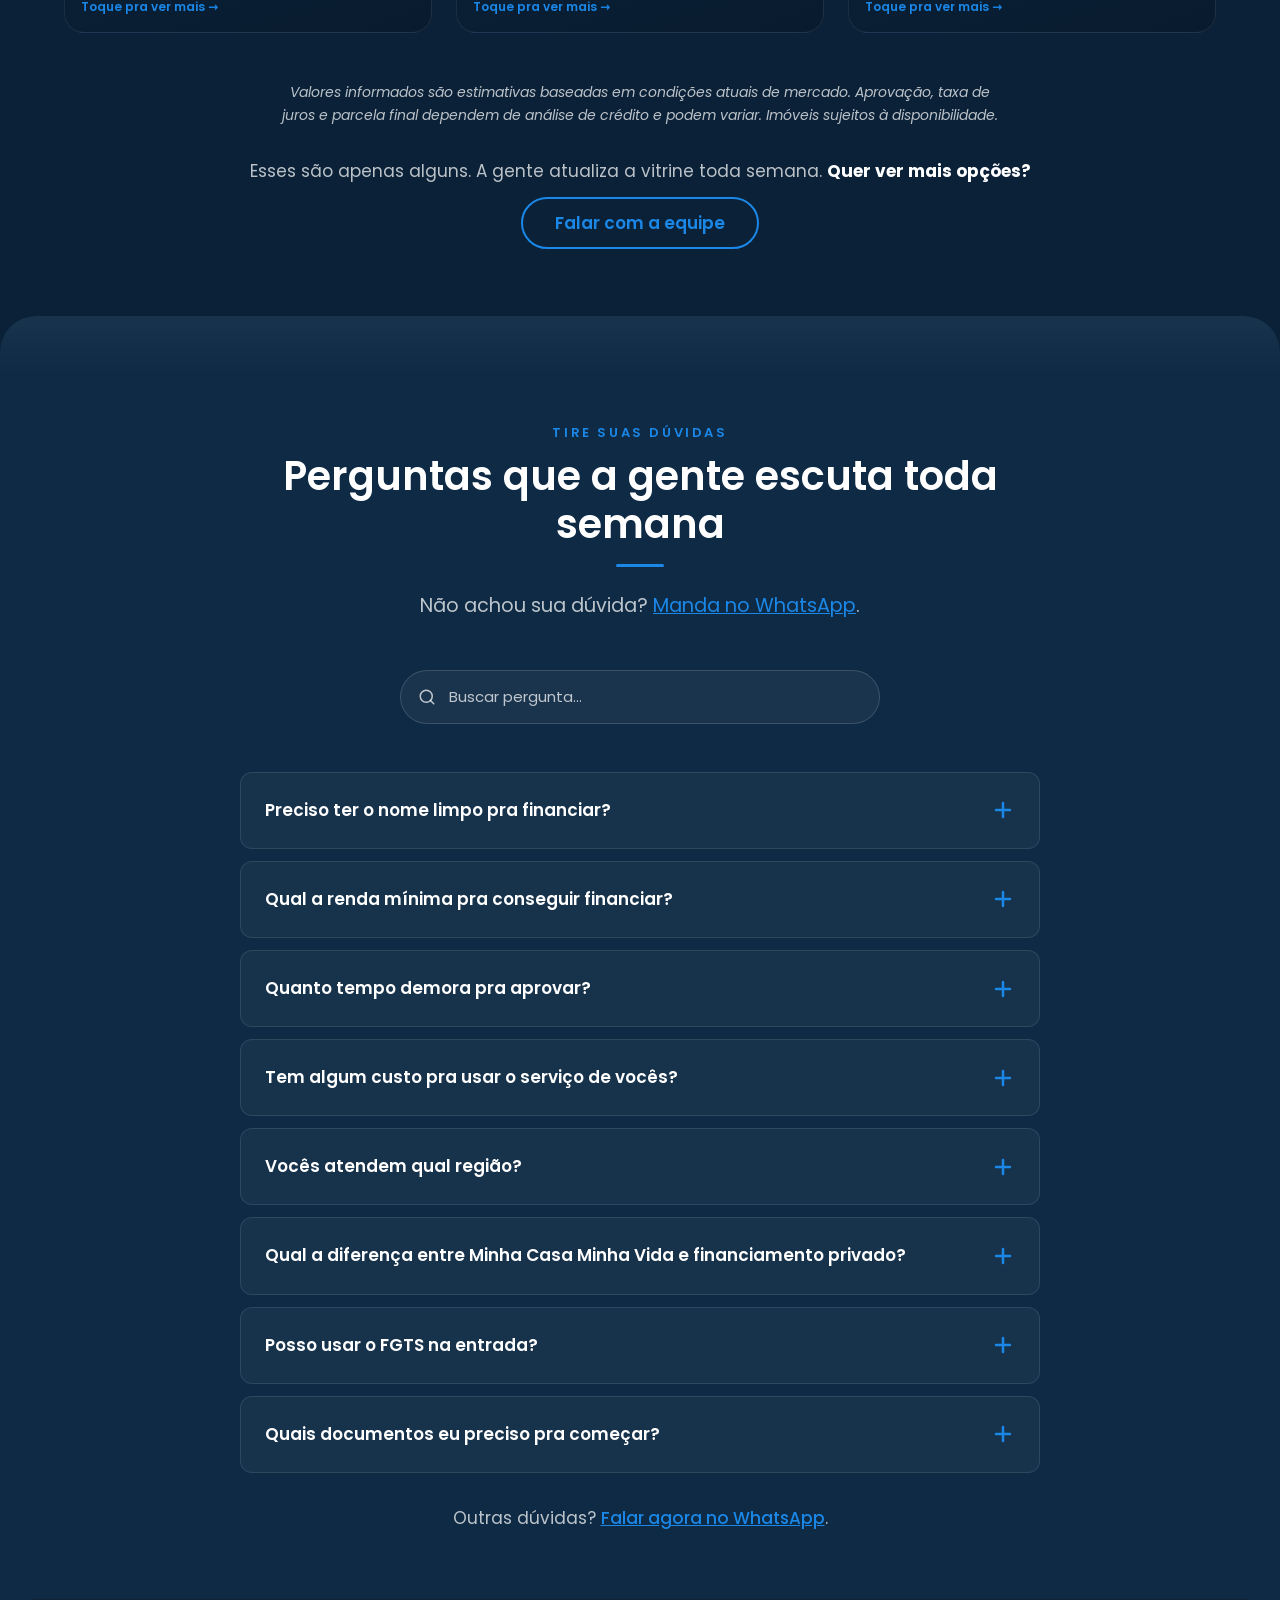
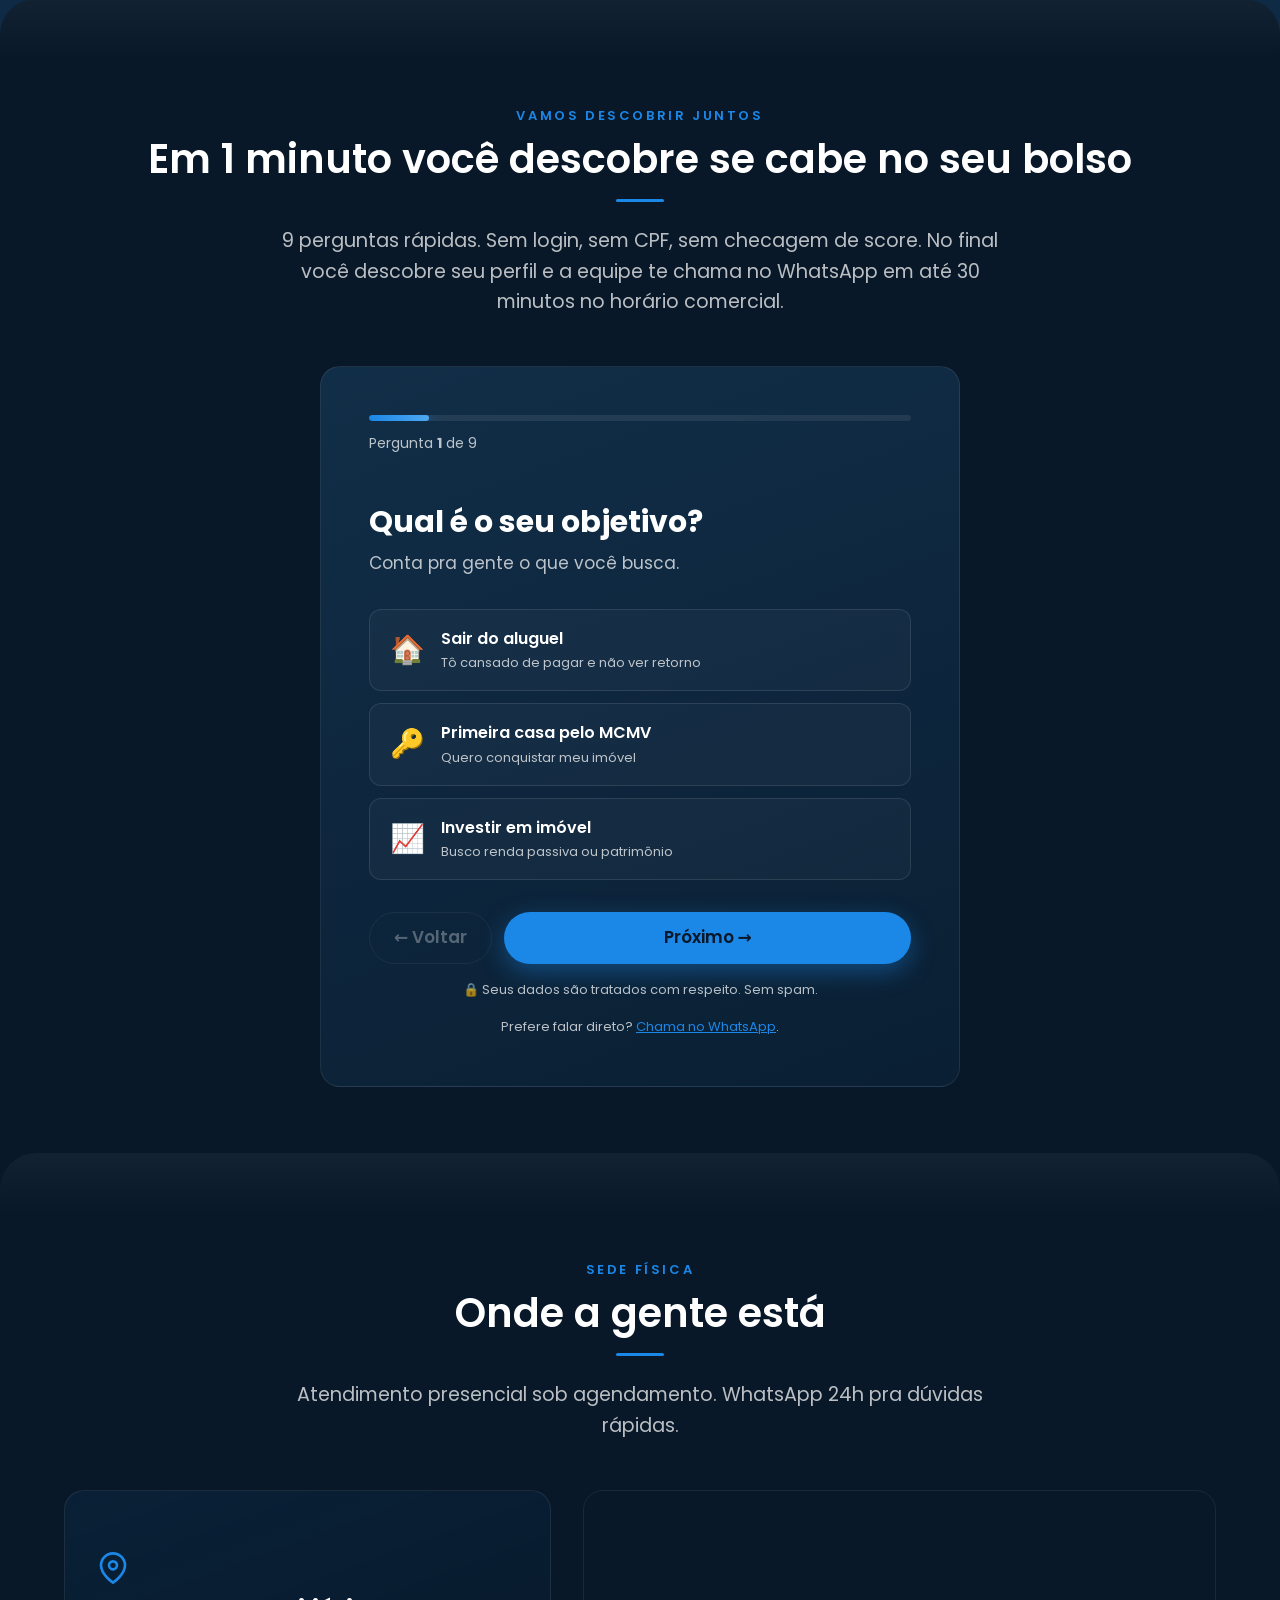
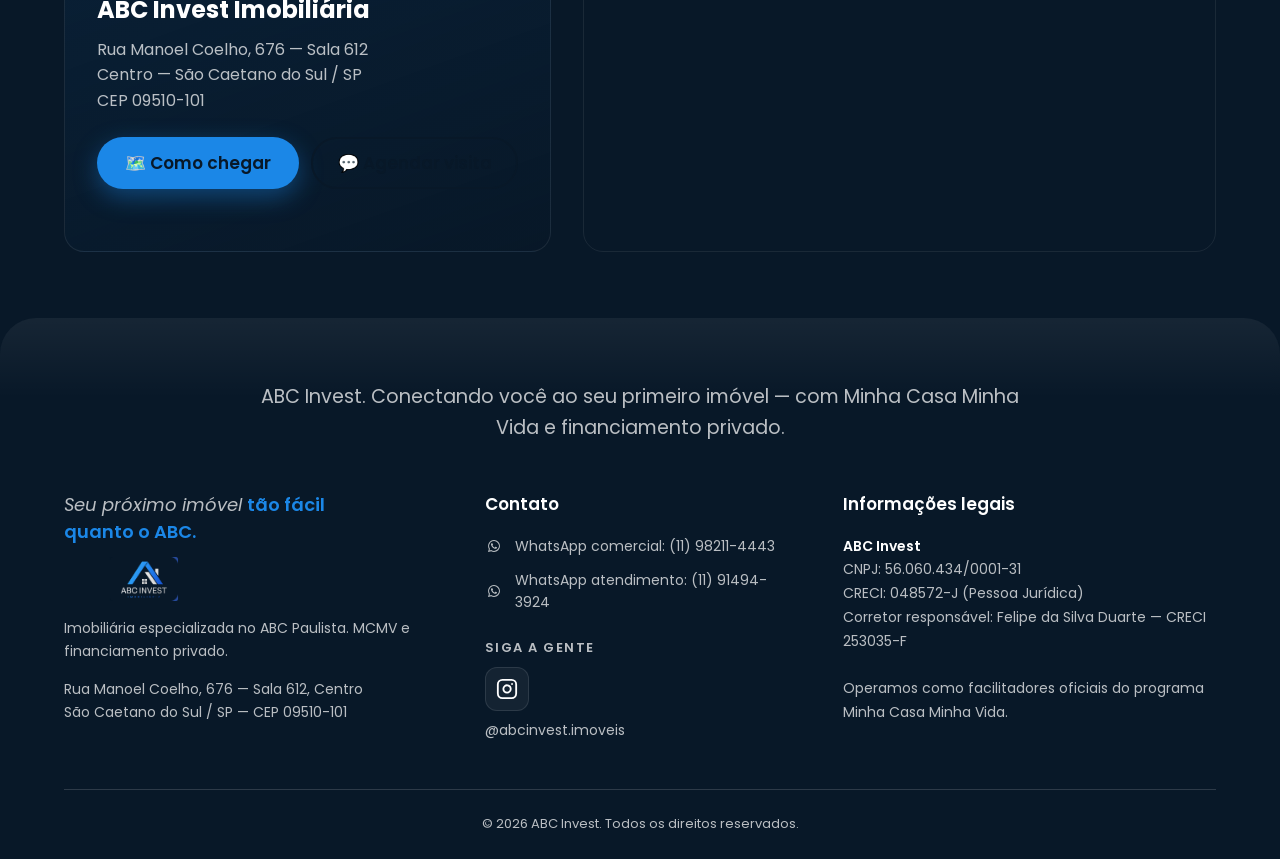
==== commit 4f7e7f39: "feat(content): add 'Onde estamos' section with address + Google Maps embed Mini-seção entre #formula" ====
--- a/index.html
+++ b/index.html
@@ -1187,6 +1187,65 @@
     </div>
   </section>
 
+  <!-- ============== ONDE ESTAMOS ============== -->
+  <section id="onde-estamos" class="section section-dark" aria-labelledby="onde-estamos-title">
+    <div class="container">
+      <header class="section-header">
+        <span class="section-eyebrow">Sede física</span>
+        <h2 id="onde-estamos-title" class="section-h2">Onde a gente está</h2>
+        <span class="section-underline" aria-hidden="true"></span>
+        <p class="section-header__lead">
+          Atendimento presencial sob agendamento. WhatsApp 24h pra dúvidas rápidas.
+        </p>
+      </header>
+
+      <div class="onde-estamos-grid">
+        <div class="onde-estamos__info">
+          <div class="onde-estamos__address">
+            <svg class="onde-estamos__icon" xmlns="http://www.w3.org/2000/svg" width="32" height="32" viewBox="0 0 24 24" fill="none" stroke="currentColor" stroke-width="2" stroke-linecap="round" stroke-linejoin="round" aria-hidden="true">
+              <path d="M21 10c0 7-9 13-9 13s-9-6-9-13a9 9 0 0 1 18 0z"/>
+              <circle cx="12" cy="10" r="3"/>
+            </svg>
+            <h3 class="onde-estamos__title">ABC Invest Imobiliária</h3>
+            <address class="onde-estamos__lines">
+              Rua Manoel Coelho, 676 — Sala 612<br>
+              Centro — São Caetano do Sul / SP<br>
+              CEP 09510-101
+            </address>
+          </div>
+
+          <div class="onde-estamos__cta-group">
+            <a href="https://www.google.com/maps/dir/?api=1&destination=Rua+Manoel+Coelho+676+S%C3%A3o+Caetano+do+Sul"
+               class="btn btn-primary"
+               target="_blank"
+               rel="noopener">
+              🗺️ Como chegar
+            </a>
+            <a href="https://wa.me/5511982114443?text=Ol%C3%A1!%20Quero%20agendar%20uma%20visita%20presencial."
+               class="btn btn-outline"
+               target="_blank"
+               rel="noopener">
+              💬 Agendar visita
+            </a>
+          </div>
+        </div>
+
+        <div class="onde-estamos__map">
+          <iframe
+            src="https://maps.google.com/maps?q=Rua+Manoel+Coelho+676+S%C3%A3o+Caetano+do+Sul&output=embed"
+            width="100%"
+            height="100%"
+            style="border:0;"
+            allowfullscreen=""
+            loading="lazy"
+            referrerpolicy="no-referrer-when-downgrade"
+            title="Localização ABC Invest Imobiliária no Google Maps">
+          </iframe>
+        </div>
+      </div>
+    </div>
+  </section>
+
   </main>
 
   <!-- ============== 9. RODAPÉ ============== -->
@@ -1321,6 +1380,10 @@
         <span class="floor-indicator__num">6°</span>
         <span class="floor-indicator__label">Dúvidas</span>
       </a>
+      <a href="#onde-estamos" class="floor-indicator__floor" data-section="onde-estamos" aria-label="7º andar — Onde estamos">
+        <span class="floor-indicator__num">7°</span>
+        <span class="floor-indicator__label">Onde estamos</span>
+      </a>
       <a href="#formulario" class="floor-indicator__floor" data-section="formulario" aria-label="Cobertura — Formulário">
         <span class="floor-indicator__num">★</span>
         <span class="floor-indicator__label">Cobertura</span>
--- a/assets/css/style.css
+++ b/assets/css/style.css
@@ -3013,6 +3013,14 @@
   .floor-indicator__label { display: none; }
 }
 
+/* Mobile: esconder floor indicator (estava cobrindo conteúdo das sections).
+   Floor flash no topo já dá a navegação visual a cada section nova. */
+@media (max-width: 767px) {
+  .floor-indicator {
+    display: none !important;
+  }
+}
+
 /* Mobile estreito (<380px): ainda mais compacto */
 @media (max-width: 380px) {
   .floor-indicator {
@@ -3190,20 +3198,21 @@
 }
 
 /* Z-index ascendente pra empilhar corretamente */
-main > section:nth-of-type(2) { z-index: 2; }
-main > section:nth-of-type(3) { z-index: 3; }
-main > section:nth-of-type(4) { z-index: 4; }
-main > section:nth-of-type(5) { z-index: 5; }
-main > section:nth-of-type(6) { z-index: 6; }
-main > section:nth-of-type(7) { z-index: 7; }
-main > section:nth-of-type(8) { z-index: 8; }
-main > section:nth-of-type(9) { z-index: 9; }
+main > section:nth-of-type(2)  { z-index: 2; }
+main > section:nth-of-type(3)  { z-index: 3; }
+main > section:nth-of-type(4)  { z-index: 4; }
+main > section:nth-of-type(5)  { z-index: 5; }
+main > section:nth-of-type(6)  { z-index: 6; }
+main > section:nth-of-type(7)  { z-index: 7; }
+main > section:nth-of-type(8)  { z-index: 8; }
+main > section:nth-of-type(9)  { z-index: 9; }
+main > section:nth-of-type(10) { z-index: 10; }
 
 /* Footer = camada superior final */
 .site-footer {
   position: sticky;
   top: 0;
-  z-index: 10;
+  z-index: 11;
   border-top-left-radius: 36px;
   border-top-right-radius: 36px;
   margin-top: -36px;
@@ -3223,6 +3232,20 @@
   }
 }
 
+/* Mobile: desliga sticky stack — scroll natural, sem section trancando viewport.
+   Border-radius + margin negativa da regra base permanecem, então as bordas
+   arredondadas continuam marcando a transição entre sections. */
+@media (max-width: 767px) {
+  main > section:not(.hero) {
+    position: relative !important;
+    top: auto !important;
+  }
+  .site-footer {
+    position: relative !important;
+    top: auto !important;
+  }
+}
+
 
 /* =========================================================
    Social links — Instagram (header + footer)
@@ -3314,6 +3337,83 @@
   color: var(--color-text-light-muted);
   margin: 0;
 }
+
+/* ============== ONDE ESTAMOS — endereço + Google Maps embed ============== */
+.onde-estamos-grid {
+  display: grid;
+  grid-template-columns: 1fr 1.3fr;
+  gap: var(--space-6);
+  align-items: stretch;
+  margin-top: var(--space-6);
+}
+
+.onde-estamos__info {
+  display: flex;
+  flex-direction: column;
+  justify-content: center;
+  background: linear-gradient(160deg, rgba(27, 135, 231, 0.08), rgba(8, 24, 40, 0.6));
+  border: 1px solid rgba(255, 255, 255, 0.08);
+  border-radius: var(--radius-lg);
+  padding: var(--space-6);
+}
+
+.onde-estamos__icon {
+  color: var(--color-accent);
+  margin-bottom: var(--space-3);
+}
+
+.onde-estamos__title {
+  font-size: clamp(20px, 2.2vw, 24px);
+  font-weight: 700;
+  color: var(--color-text-light);
+  margin: 0 0 var(--space-3) 0;
+}
+
+.onde-estamos__lines {
+  font-style: normal;
+  font-size: 16px;
+  line-height: 1.6;
+  color: var(--color-text-light-muted);
+  margin: 0 0 var(--space-5) 0;
+}
+
+.onde-estamos__cta-group {
+  display: flex;
+  gap: var(--space-3);
+  flex-wrap: wrap;
+}
+.onde-estamos__cta-group .btn {
+  flex: 1;
+  min-width: 160px;
+}
+
+.onde-estamos__map {
+  border-radius: var(--radius-lg);
+  overflow: hidden;
+  border: 1px solid rgba(255, 255, 255, 0.08);
+  min-height: 360px;
+  position: relative;
+  filter: brightness(0.9) contrast(1.05);
+}
+.onde-estamos__map iframe {
+  display: block;
+  width: 100%;
+  height: 100%;
+  min-height: 360px;
+}
+
+@media (max-width: 767px) {
+  .onde-estamos-grid {
+    grid-template-columns: 1fr;
+    gap: var(--space-4);
+  }
+  .onde-estamos__map { min-height: 280px; }
+  .onde-estamos__map iframe { min-height: 280px; }
+  .onde-estamos__cta-group .btn {
+    flex: 1 1 100%;
+  }
+}
+
 
 /* ============== HERO QUICK FORM (3 campos inline) ============== */
 .hero-quick-form {
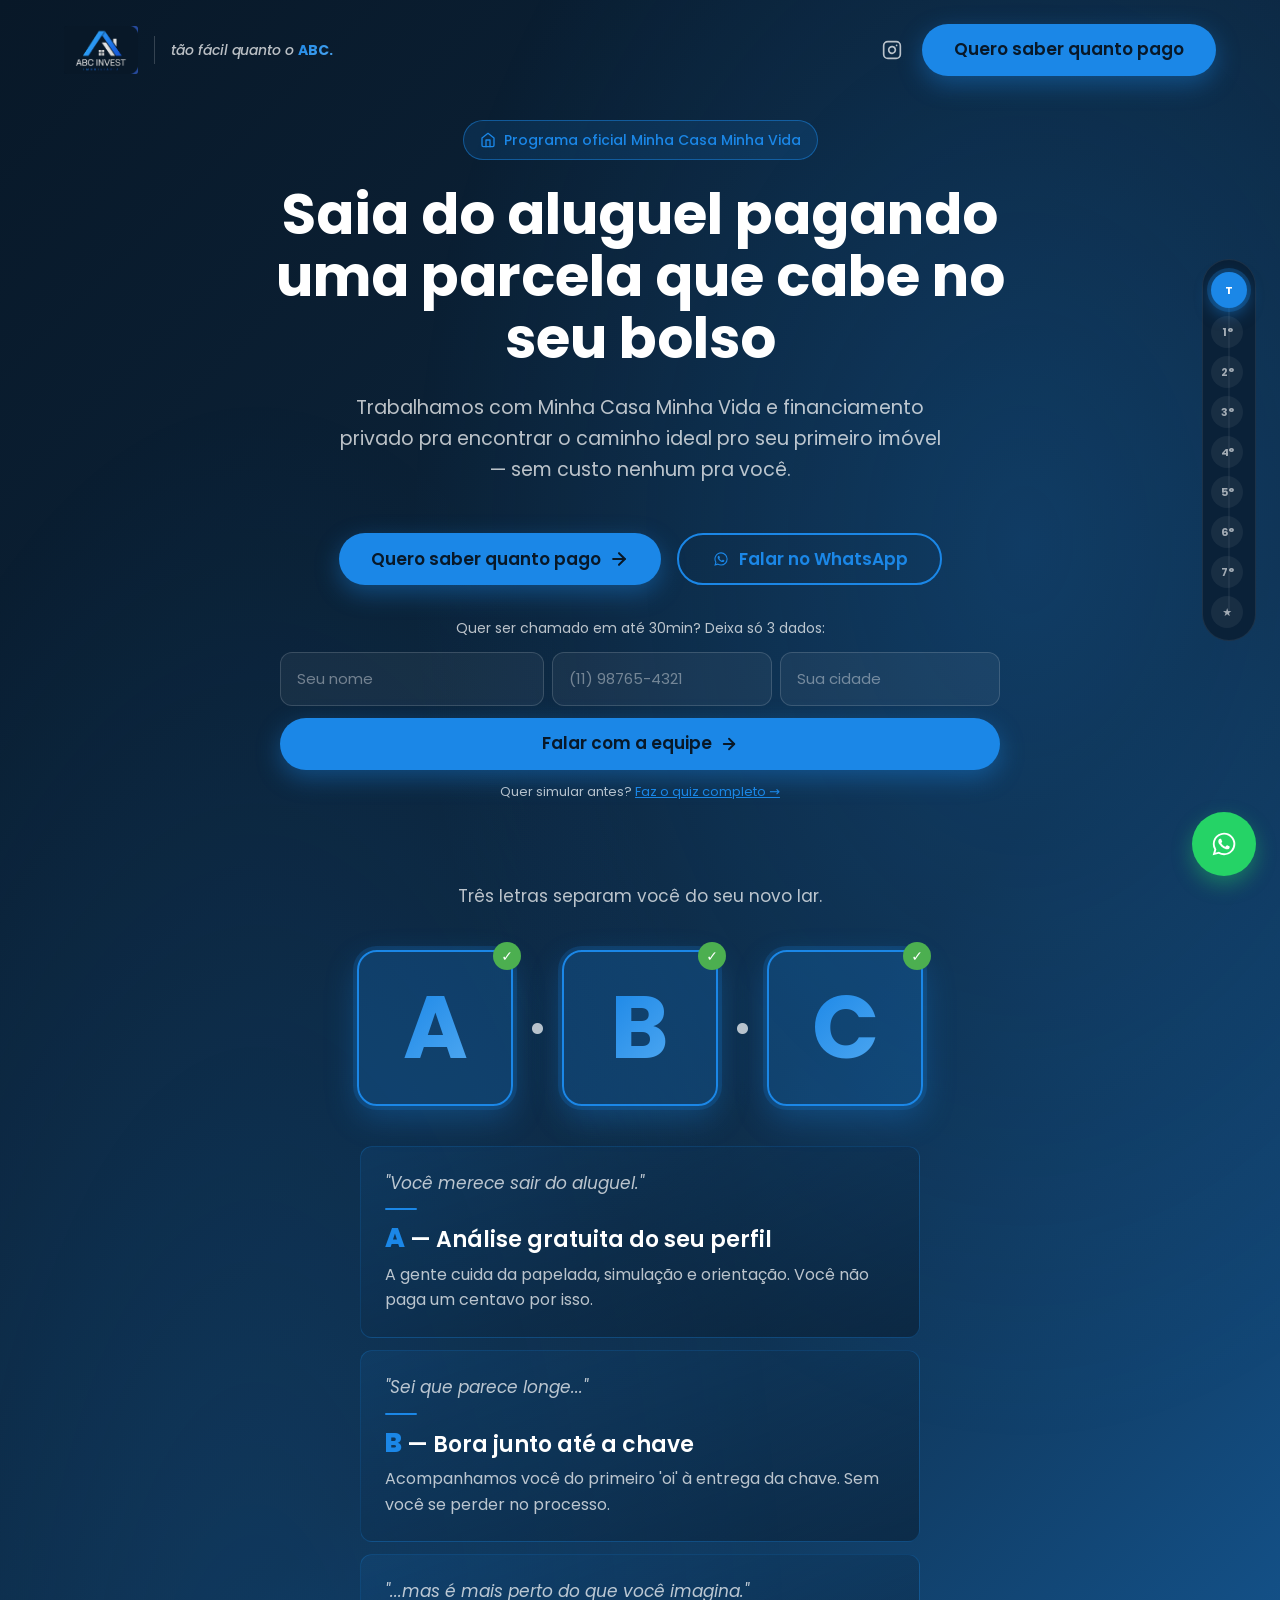
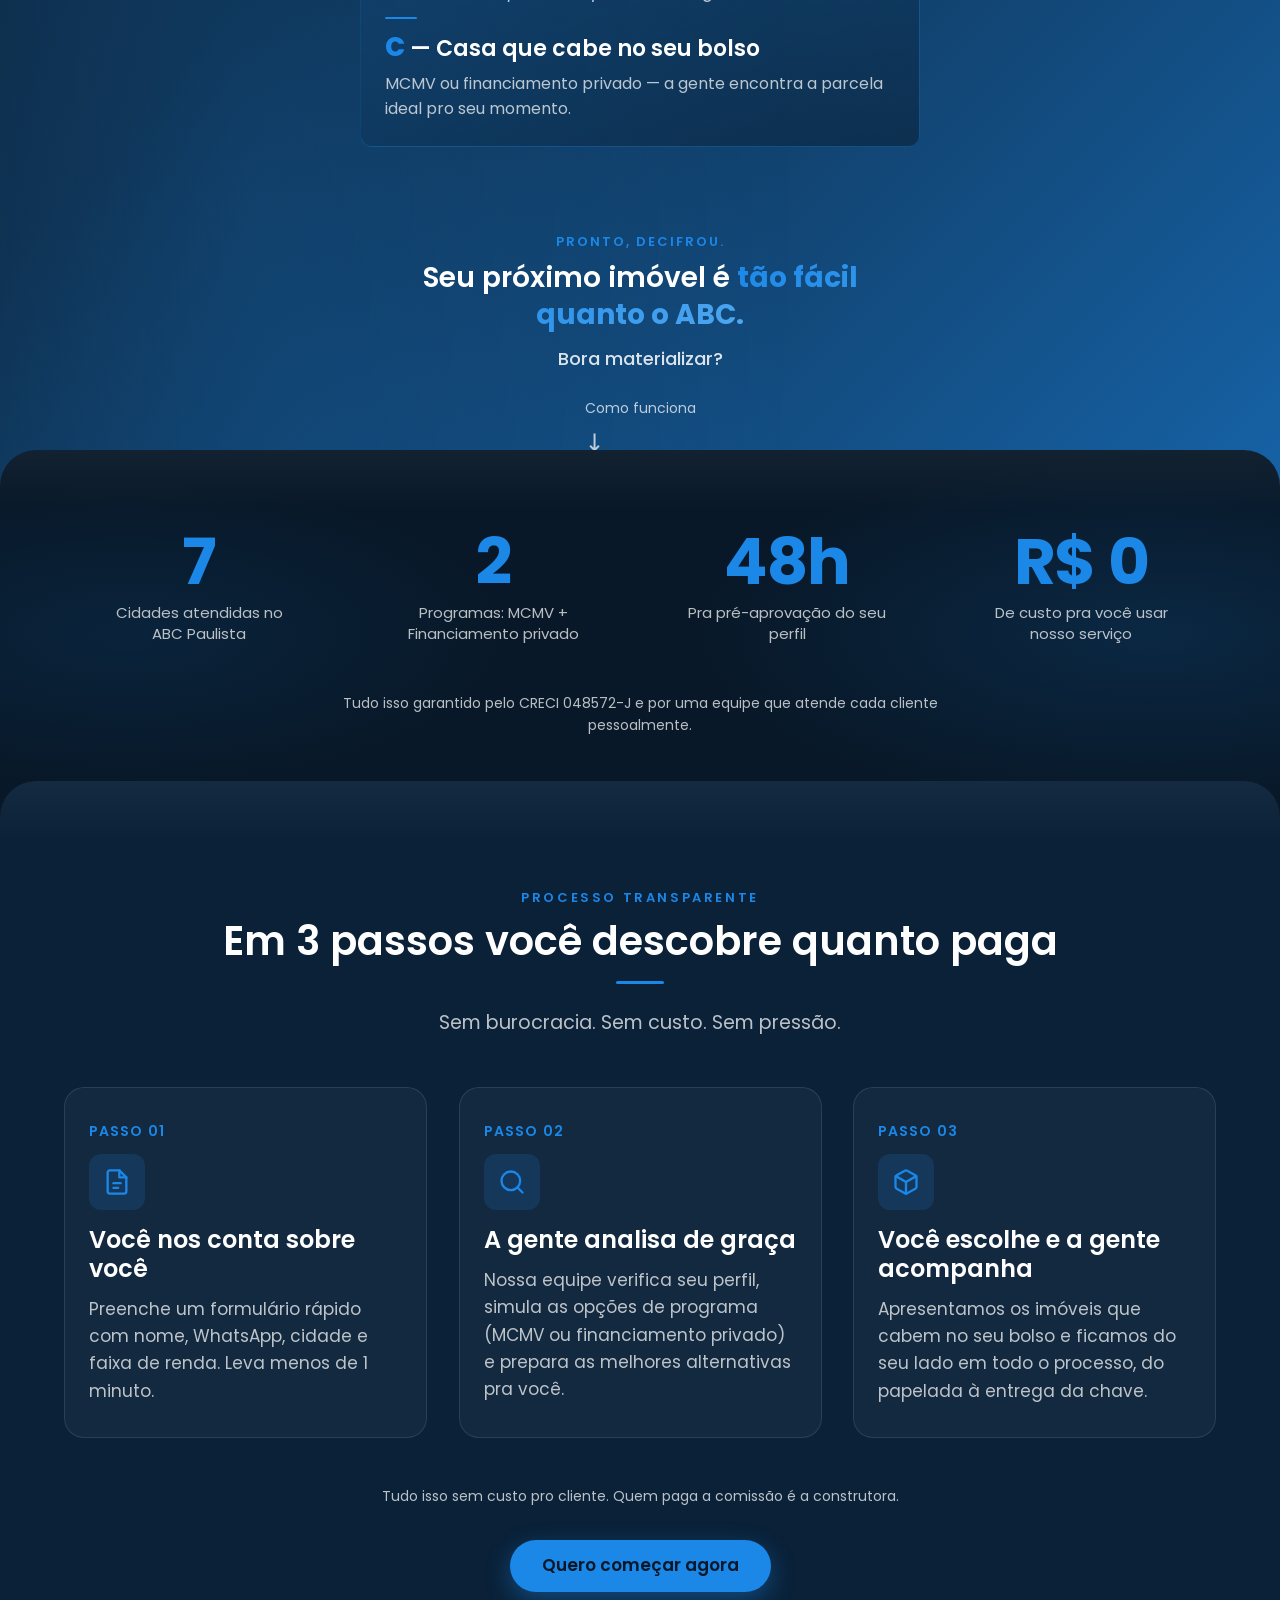
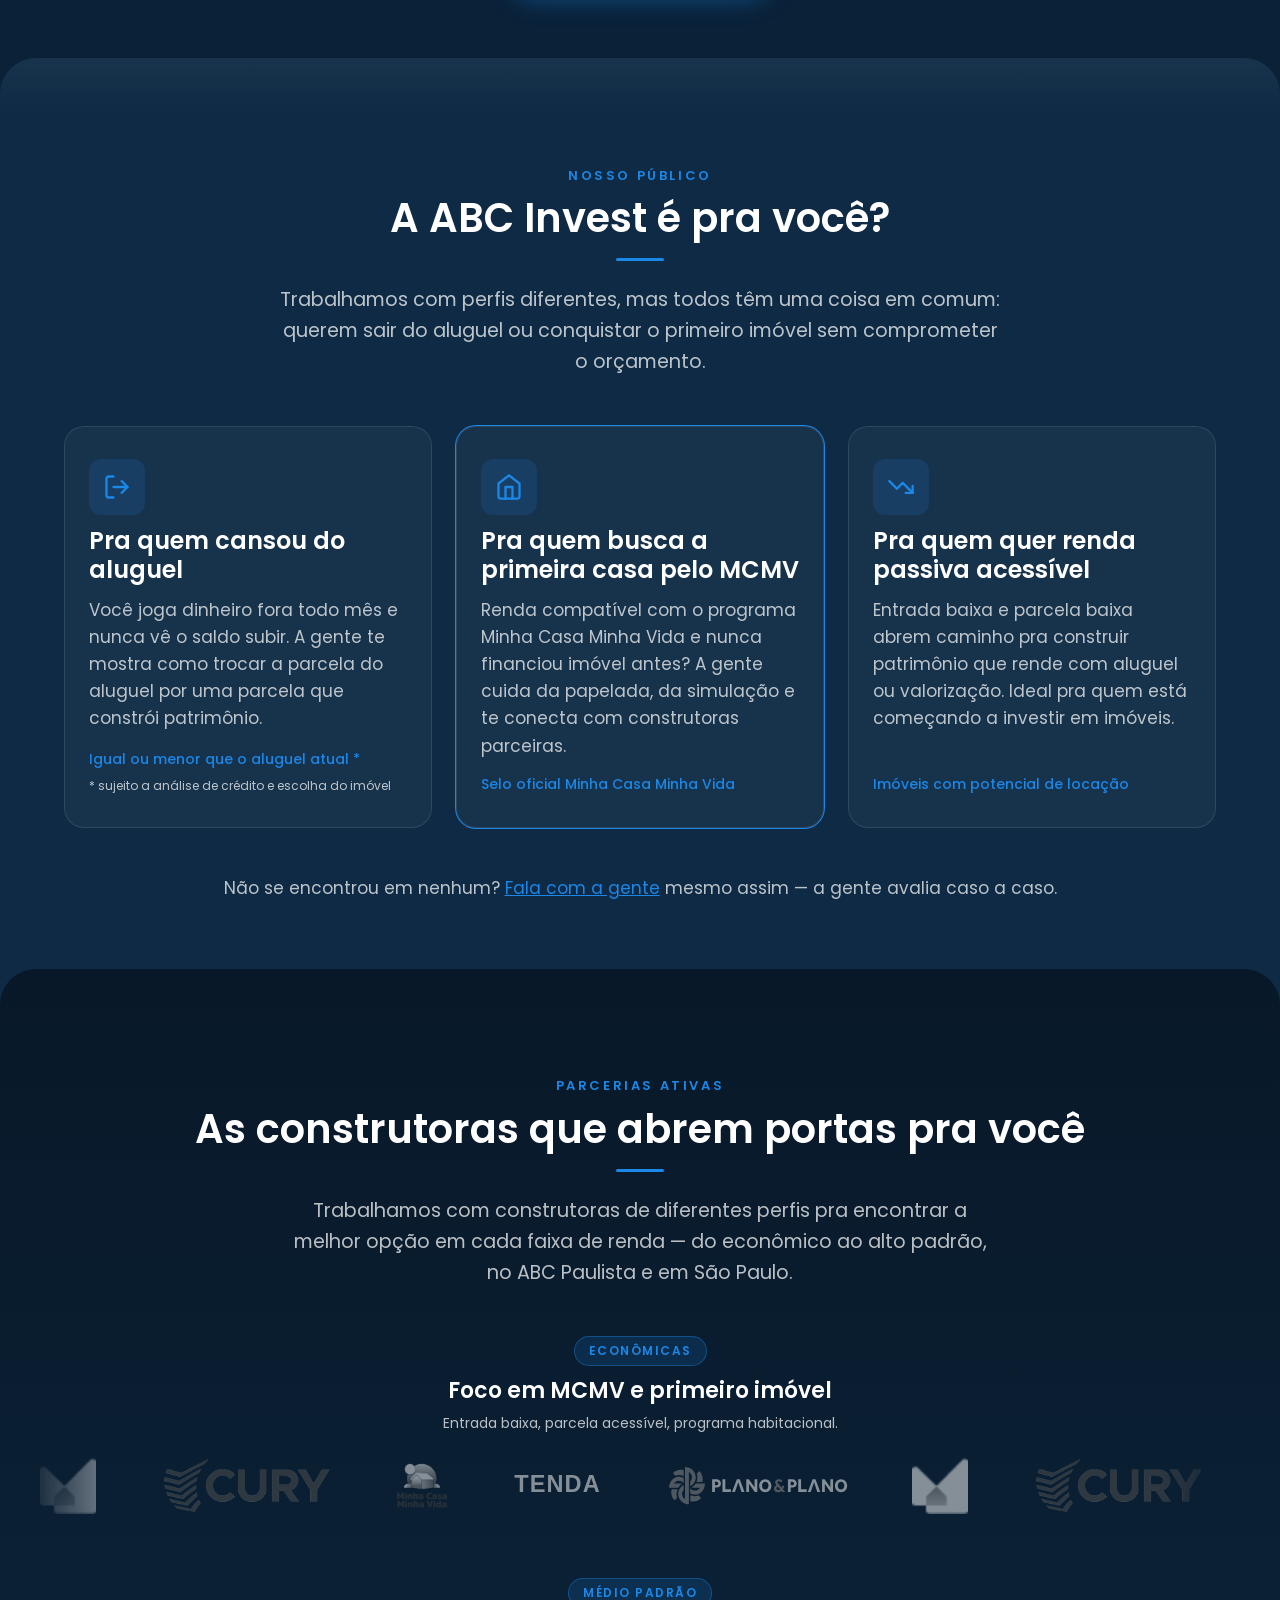
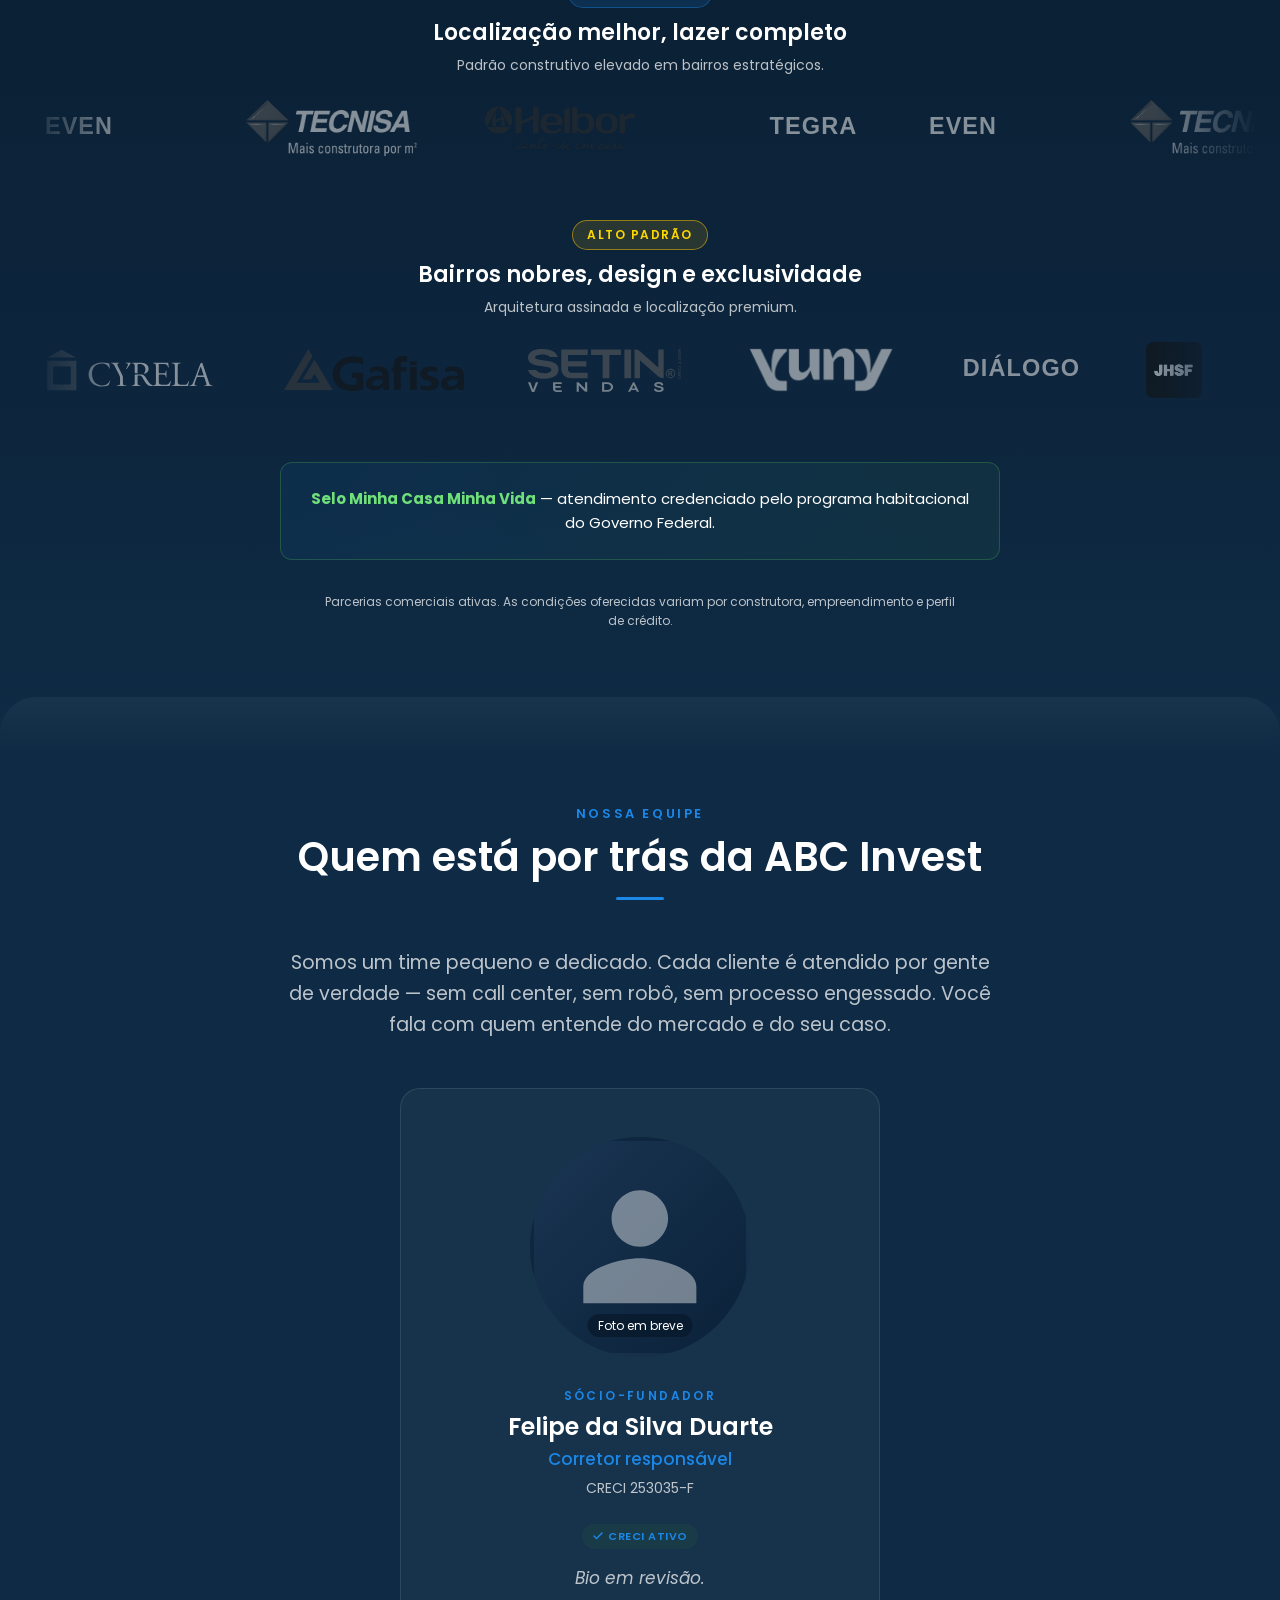
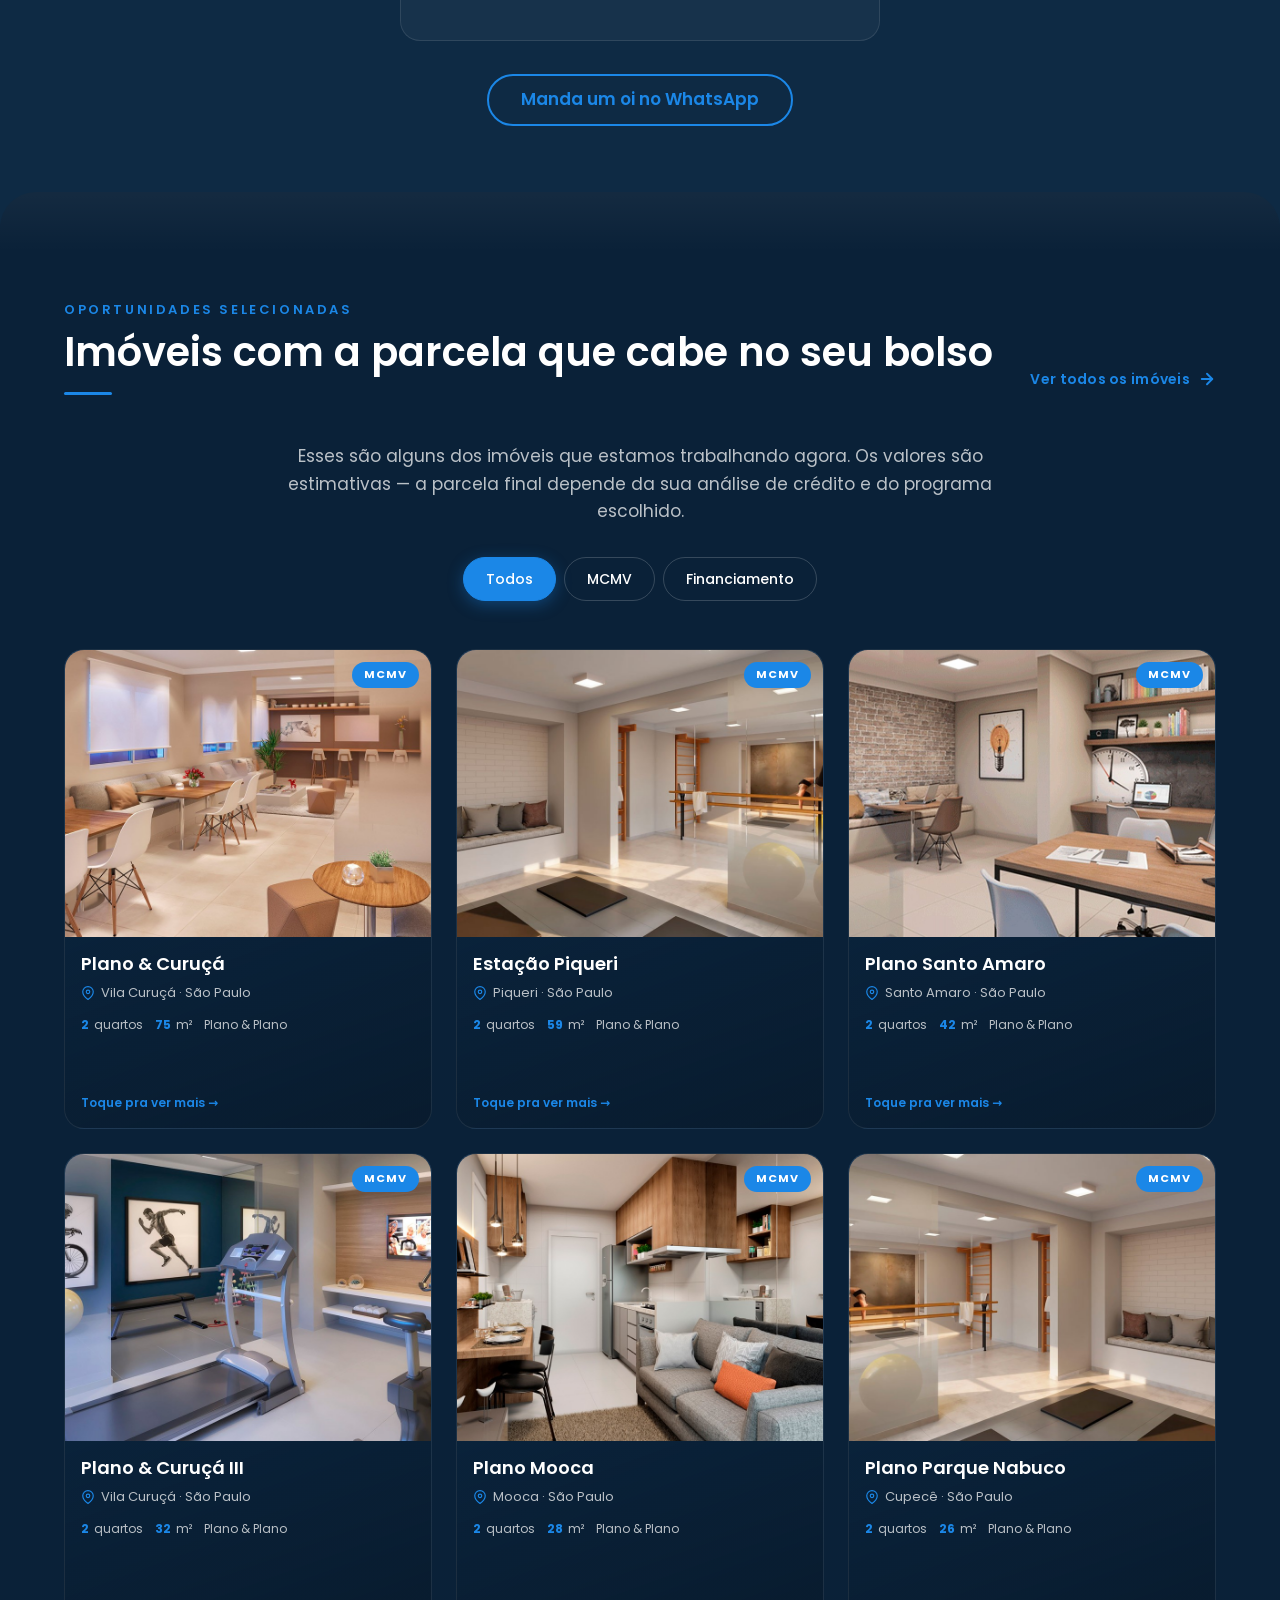
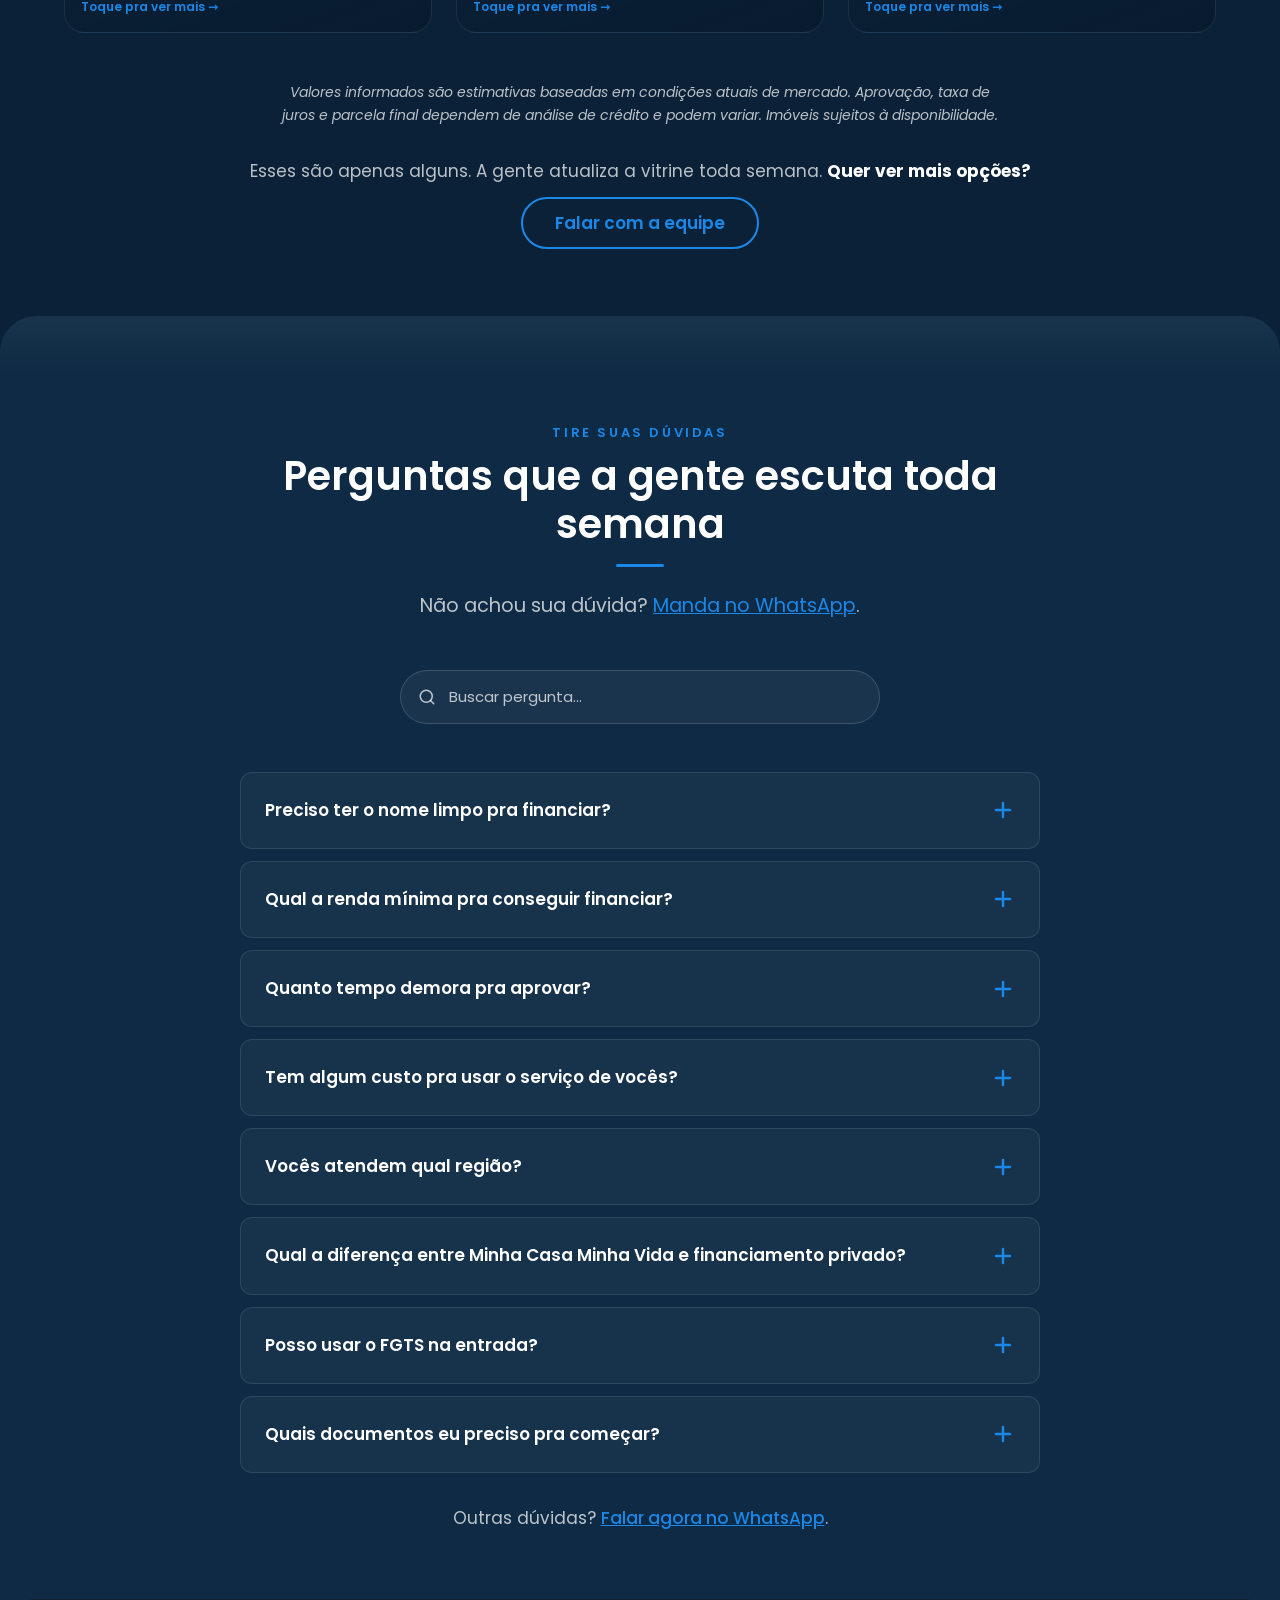
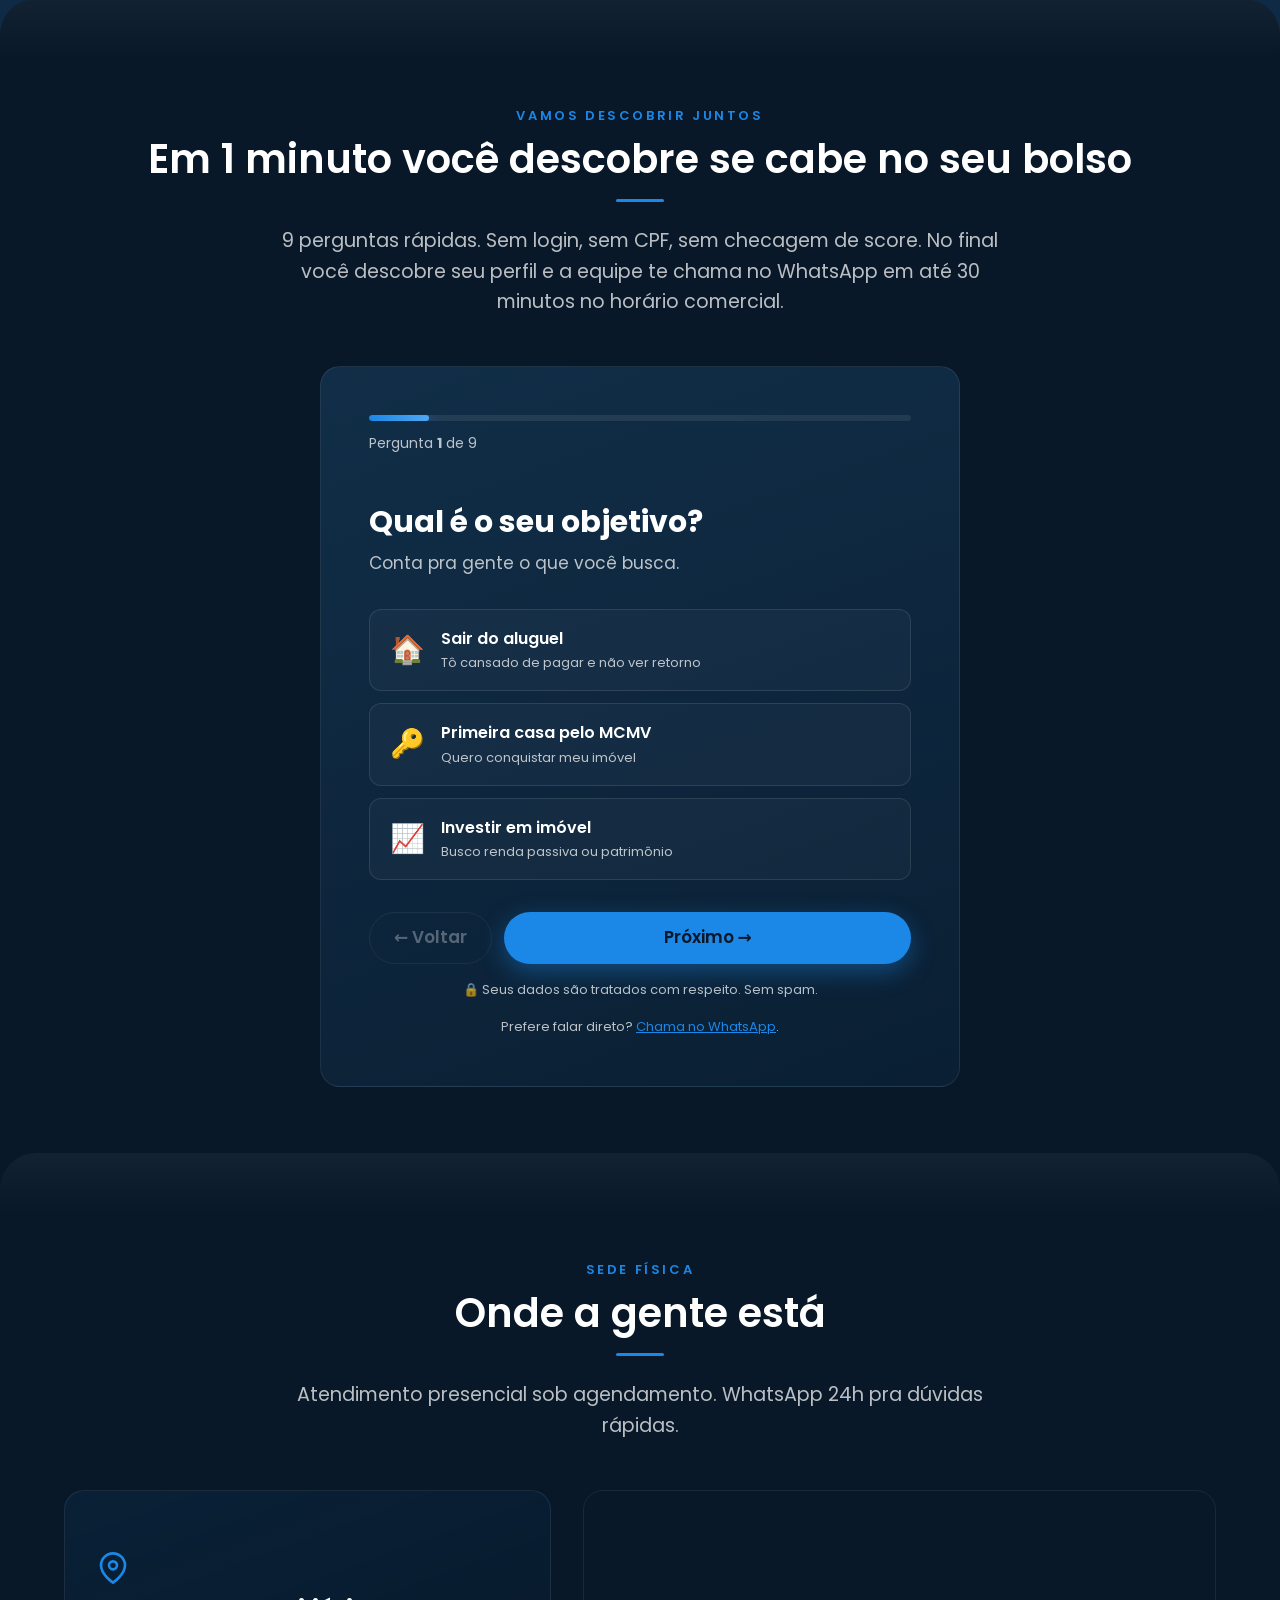
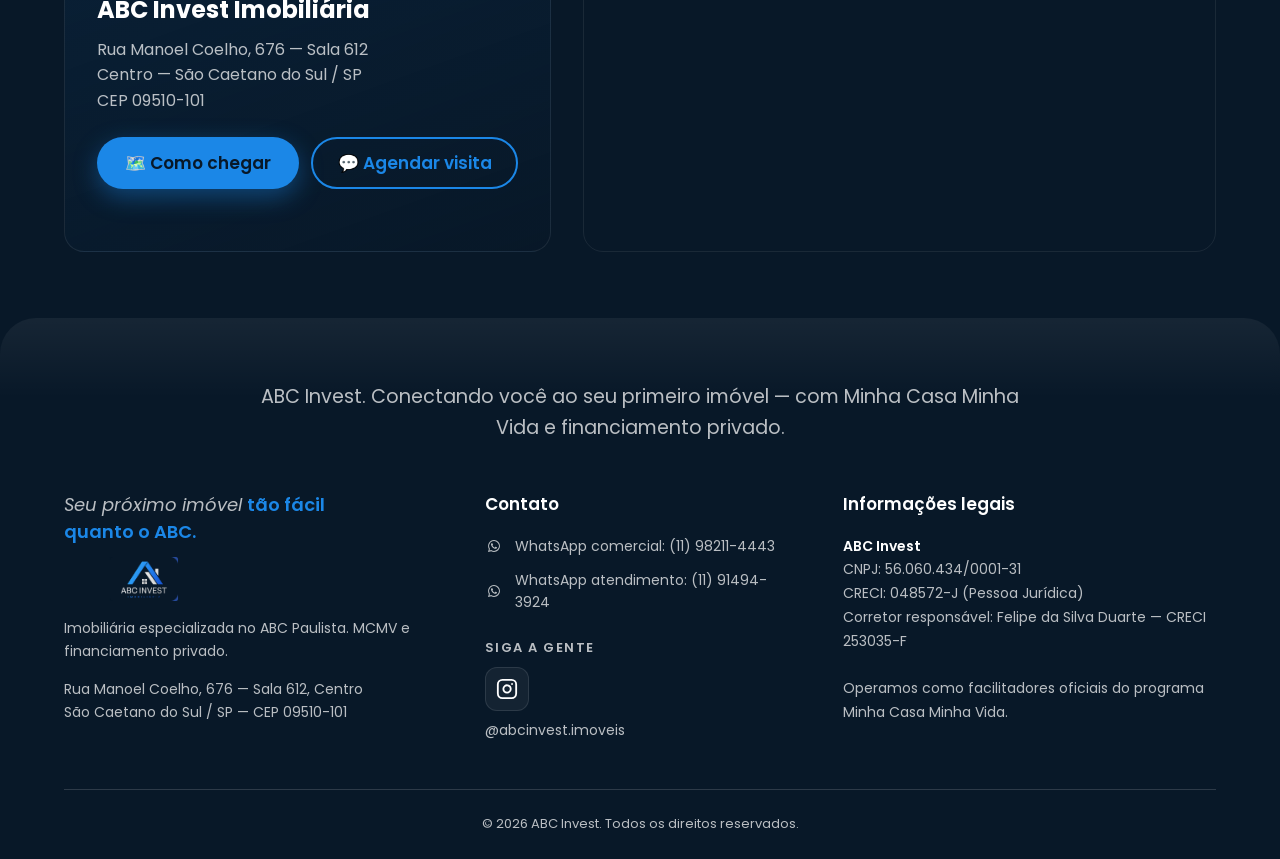
==== commit d6a83e02: "fix: corrige FAQ de prazo — remove diferenciação por programa, esclarece oficialização do financiame" ====
--- a/index.html
+++ b/index.html
@@ -116,7 +116,7 @@
         "name": "Quanto tempo demora pra aprovar?",
         "acceptedAnswer": {
           "@type": "Answer",
-          "text": "A pré-análise sai em até 48h úteis depois que você manda os documentos. A aprovação final do banco depende do programa e da papelada, mas em geral fica entre 30 e 60 dias até a entrega da chave."
+          "text": "A pré-análise — quando a gente olha seu perfil e vê se rola — sai em até 48h úteis depois que você manda os documentos. Depois, a oficialização do financiamento com o banco (o repasse) leva cerca de 30 dias. Em muitos casos a gente trabalha com IR Futuro: você pode assinar a compra com a construtora agora e só repassar o financiamento no ano seguinte, quando o prazo do Imposto de Renda reabre. Dá uma folga boa pra se organizar sem perder a oportunidade."
         }
       },
       {
@@ -915,7 +915,8 @@
           </button>
           <div id="faq-3" class="faq-item__content" role="region">
             <div class="faq-item__content-inner">
-              <p>A pré-análise — quando a gente vê se você tem perfil pra qual programa — sai em <strong>até 48h úteis</strong> depois que você manda os documentos. A aprovação final do banco depende do programa e da papelada, mas em geral fica entre 30 e 60 dias até a entrega da chave.</p>
+              <p>A pré-análise — quando a gente olha seu perfil e vê se rola — sai em <strong>até 48h úteis</strong> depois que você manda os documentos. Depois, a oficialização do financiamento com o banco (o "repasse") leva cerca de <strong>30 dias</strong>.</p>
+              <p>Em muitos casos a gente trabalha com <strong>IR Futuro</strong>: você pode assinar a compra com a construtora agora e só repassar o financiamento no ano seguinte, quando o prazo do Imposto de Renda reabre. Dá uma folga boa pra se organizar sem perder a oportunidade.</p>
             </div>
           </div>
         </div>
--- a/assets/css/style.css
+++ b/assets/css/style.css
@@ -2843,6 +2843,25 @@
 .section-light .imoveis-cta .btn-outline:focus-visible,
 .section-white .btn-outline:hover,
 .section-white .btn-outline:focus-visible {
+  background-color: var(--color-accent);
+  color: var(--color-text-light);
+}
+
+/* btn-outline em sections dark / hero / footer — texto escuro padrão fica
+   invisível, então força brand azul aqui também. */
+.section-dark .btn-outline,
+.hero .btn-outline,
+.site-footer .btn-outline {
+  background-color: transparent;
+  border-color: var(--color-accent);
+  color: var(--color-accent);
+}
+.section-dark .btn-outline:hover,
+.section-dark .btn-outline:focus-visible,
+.hero .btn-outline:hover,
+.hero .btn-outline:focus-visible,
+.site-footer .btn-outline:hover,
+.site-footer .btn-outline:focus-visible {
   background-color: var(--color-accent);
   color: var(--color-text-light);
 }
@@ -3182,11 +3201,12 @@
    Section overlap v2 — leve (sem box-shadow, sem backdrop-filter)
    ========================================================= */
 
-/* A partir da 2ª section (.stats-strip), cada section sobe 36px sobre
-   a anterior com cantos arredondados + halo sutil. Hero é a base. */
+/* A partir da 2ª section (.stats-strip), cada section sobe 36px sobre a
+   anterior com cantos arredondados + halo sutil. Sem sticky — scroll natural;
+   o overlap visual sai do margin negativo + border-radius + gradient.
+   Hero é a base. */
 main > section:not(.hero) {
-  position: sticky;
-  top: 0;
+  position: relative;
   border-top-left-radius: 36px;
   border-top-right-radius: 36px;
   margin-top: -36px;
@@ -3197,22 +3217,8 @@
   );
 }
 
-/* Z-index ascendente pra empilhar corretamente */
-main > section:nth-of-type(2)  { z-index: 2; }
-main > section:nth-of-type(3)  { z-index: 3; }
-main > section:nth-of-type(4)  { z-index: 4; }
-main > section:nth-of-type(5)  { z-index: 5; }
-main > section:nth-of-type(6)  { z-index: 6; }
-main > section:nth-of-type(7)  { z-index: 7; }
-main > section:nth-of-type(8)  { z-index: 8; }
-main > section:nth-of-type(9)  { z-index: 9; }
-main > section:nth-of-type(10) { z-index: 10; }
-
-/* Footer = camada superior final */
 .site-footer {
-  position: sticky;
-  top: 0;
-  z-index: 11;
+  position: relative;
   border-top-left-radius: 36px;
   border-top-right-radius: 36px;
   margin-top: -36px;
@@ -3229,20 +3235,6 @@
     border-top-left-radius: 24px;
     border-top-right-radius: 24px;
     margin-top: -24px;
-  }
-}
-
-/* Mobile: desliga sticky stack — scroll natural, sem section trancando viewport.
-   Border-radius + margin negativa da regra base permanecem, então as bordas
-   arredondadas continuam marcando a transição entre sections. */
-@media (max-width: 767px) {
-  main > section:not(.hero) {
-    position: relative !important;
-    top: auto !important;
-  }
-  .site-footer {
-    position: relative !important;
-    top: auto !important;
   }
 }
 
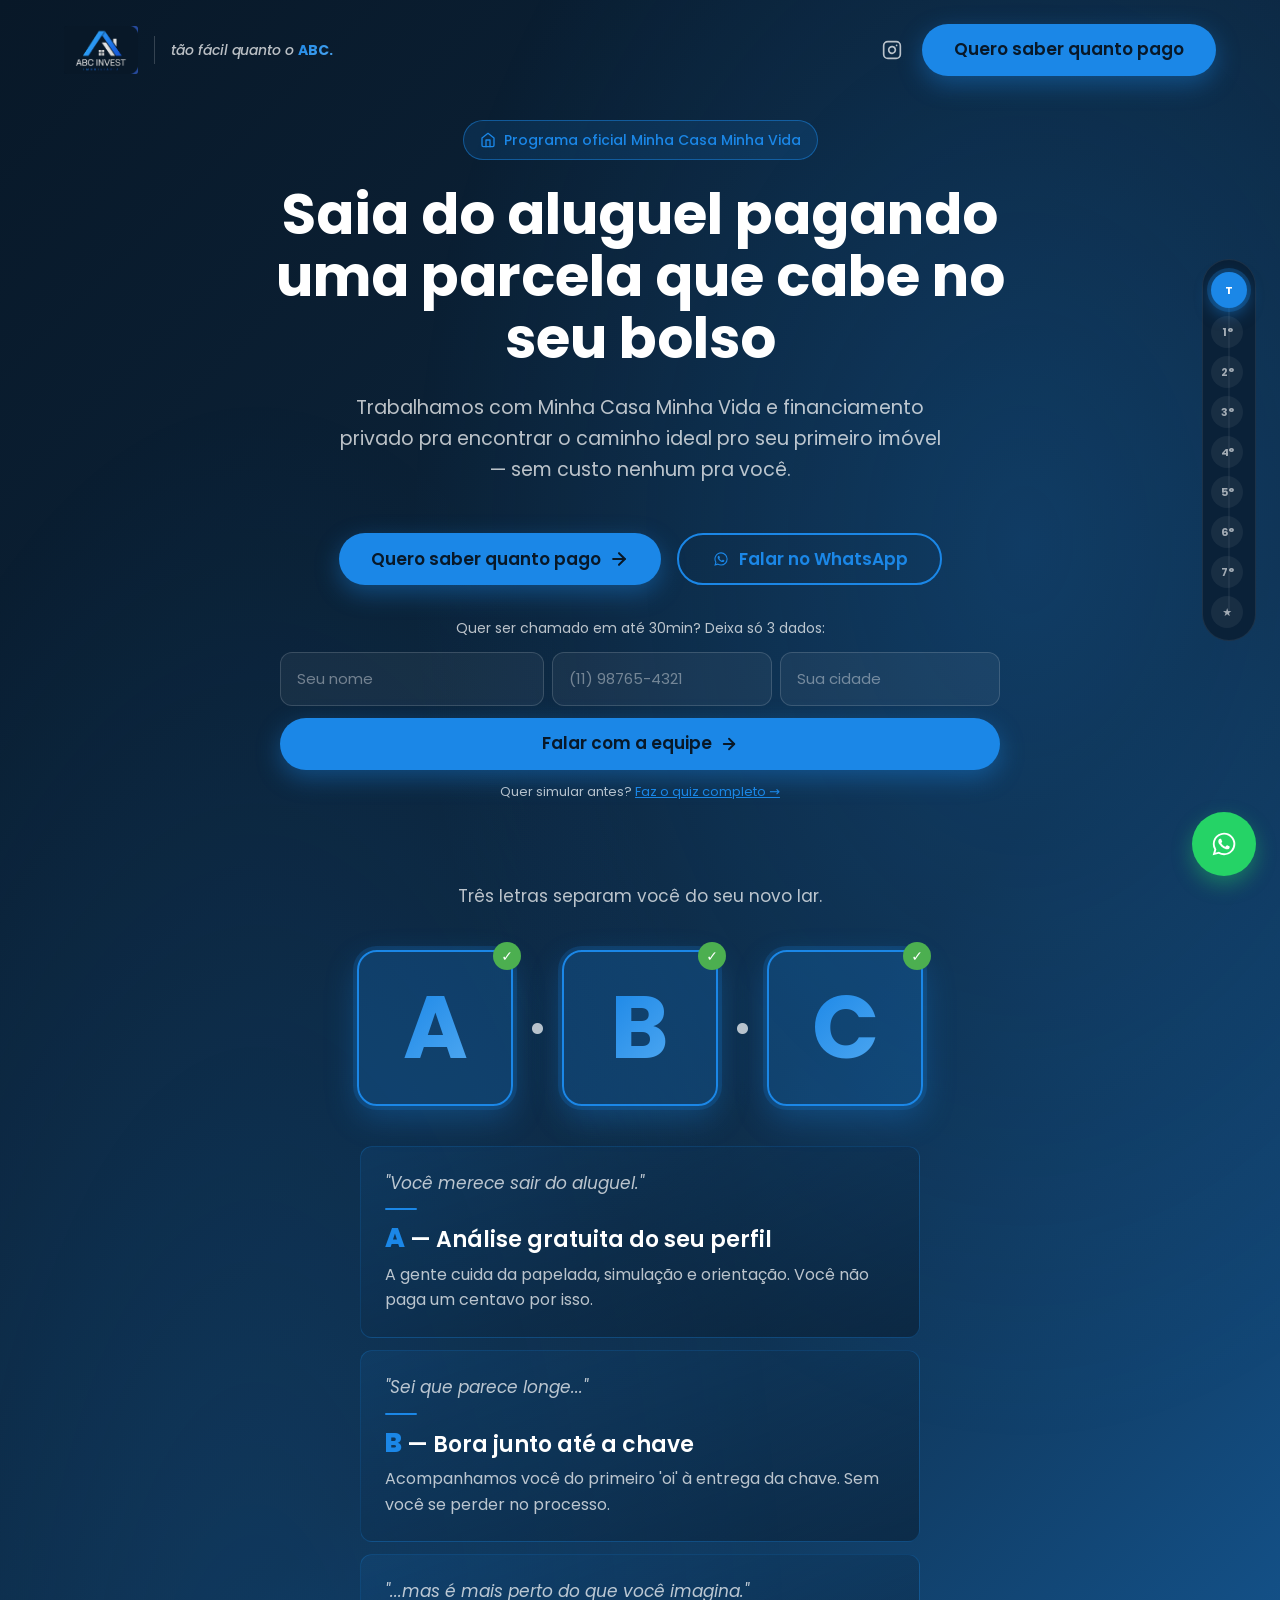
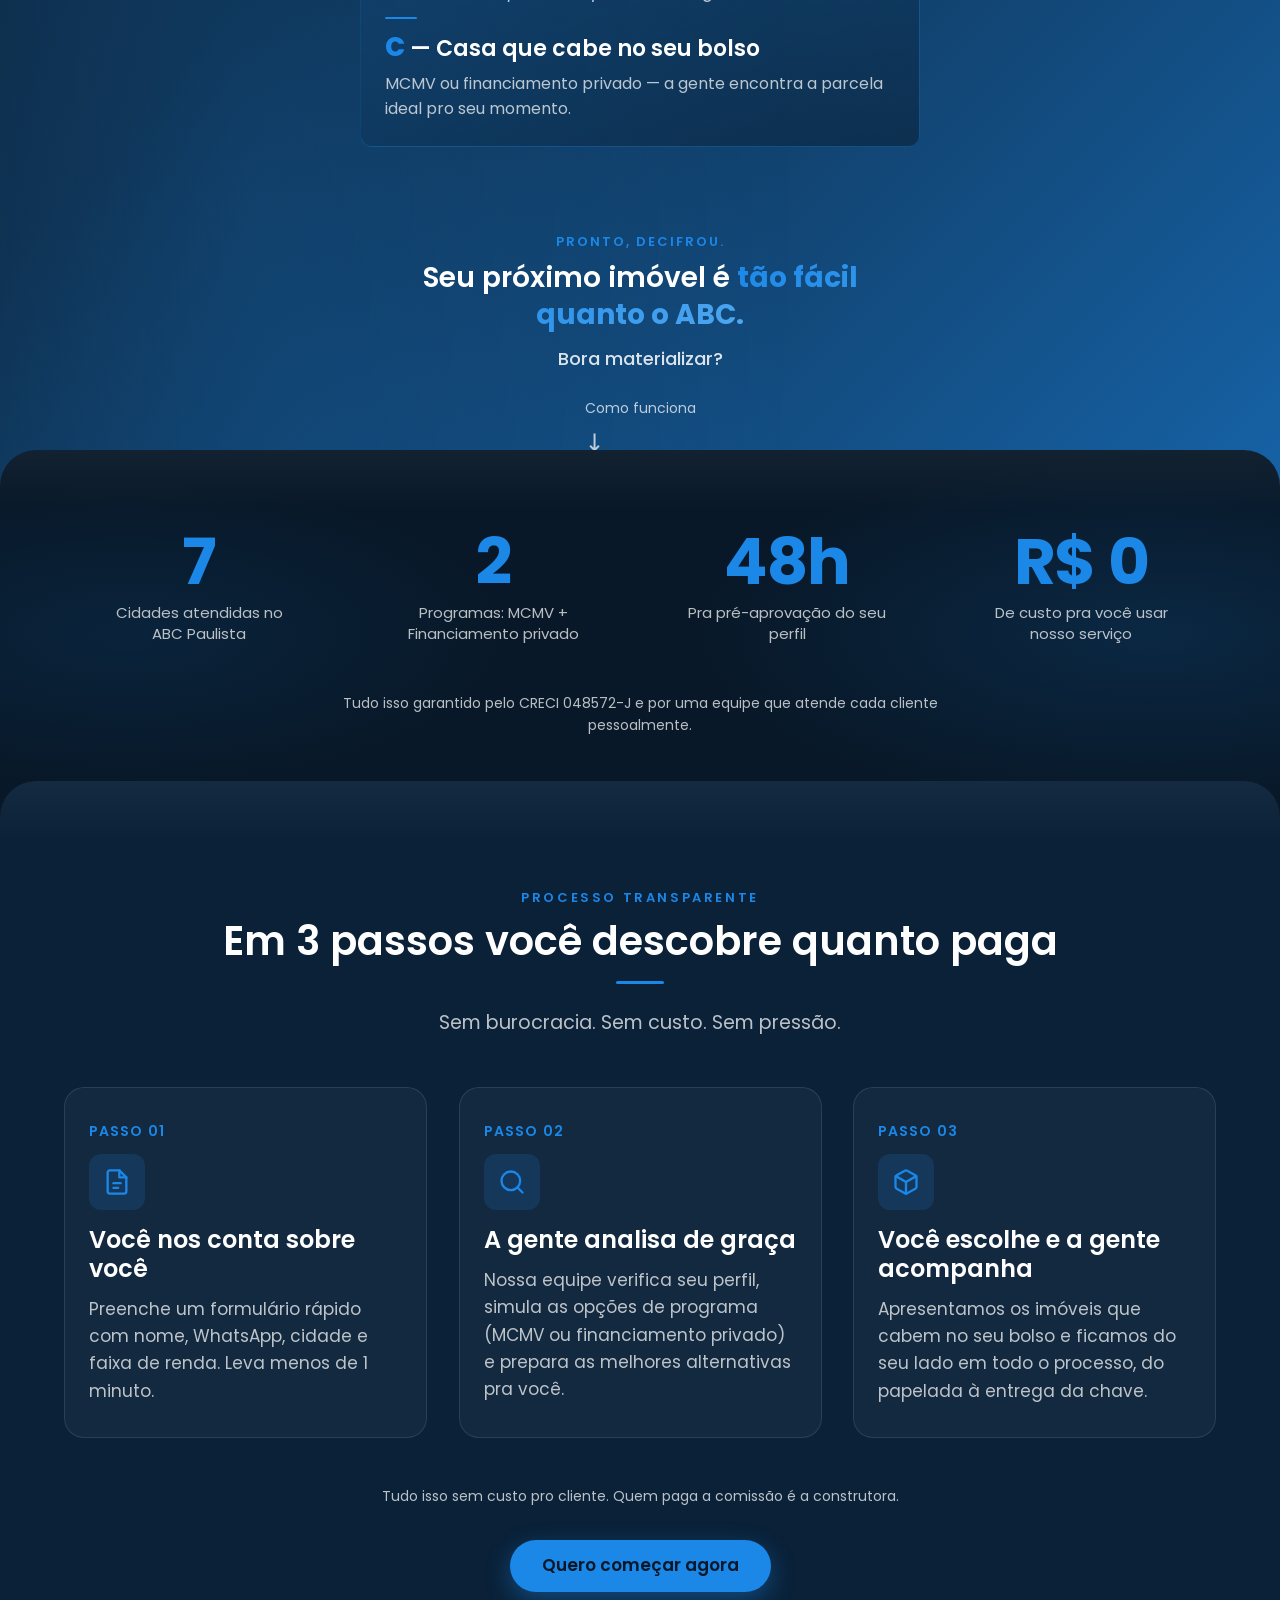
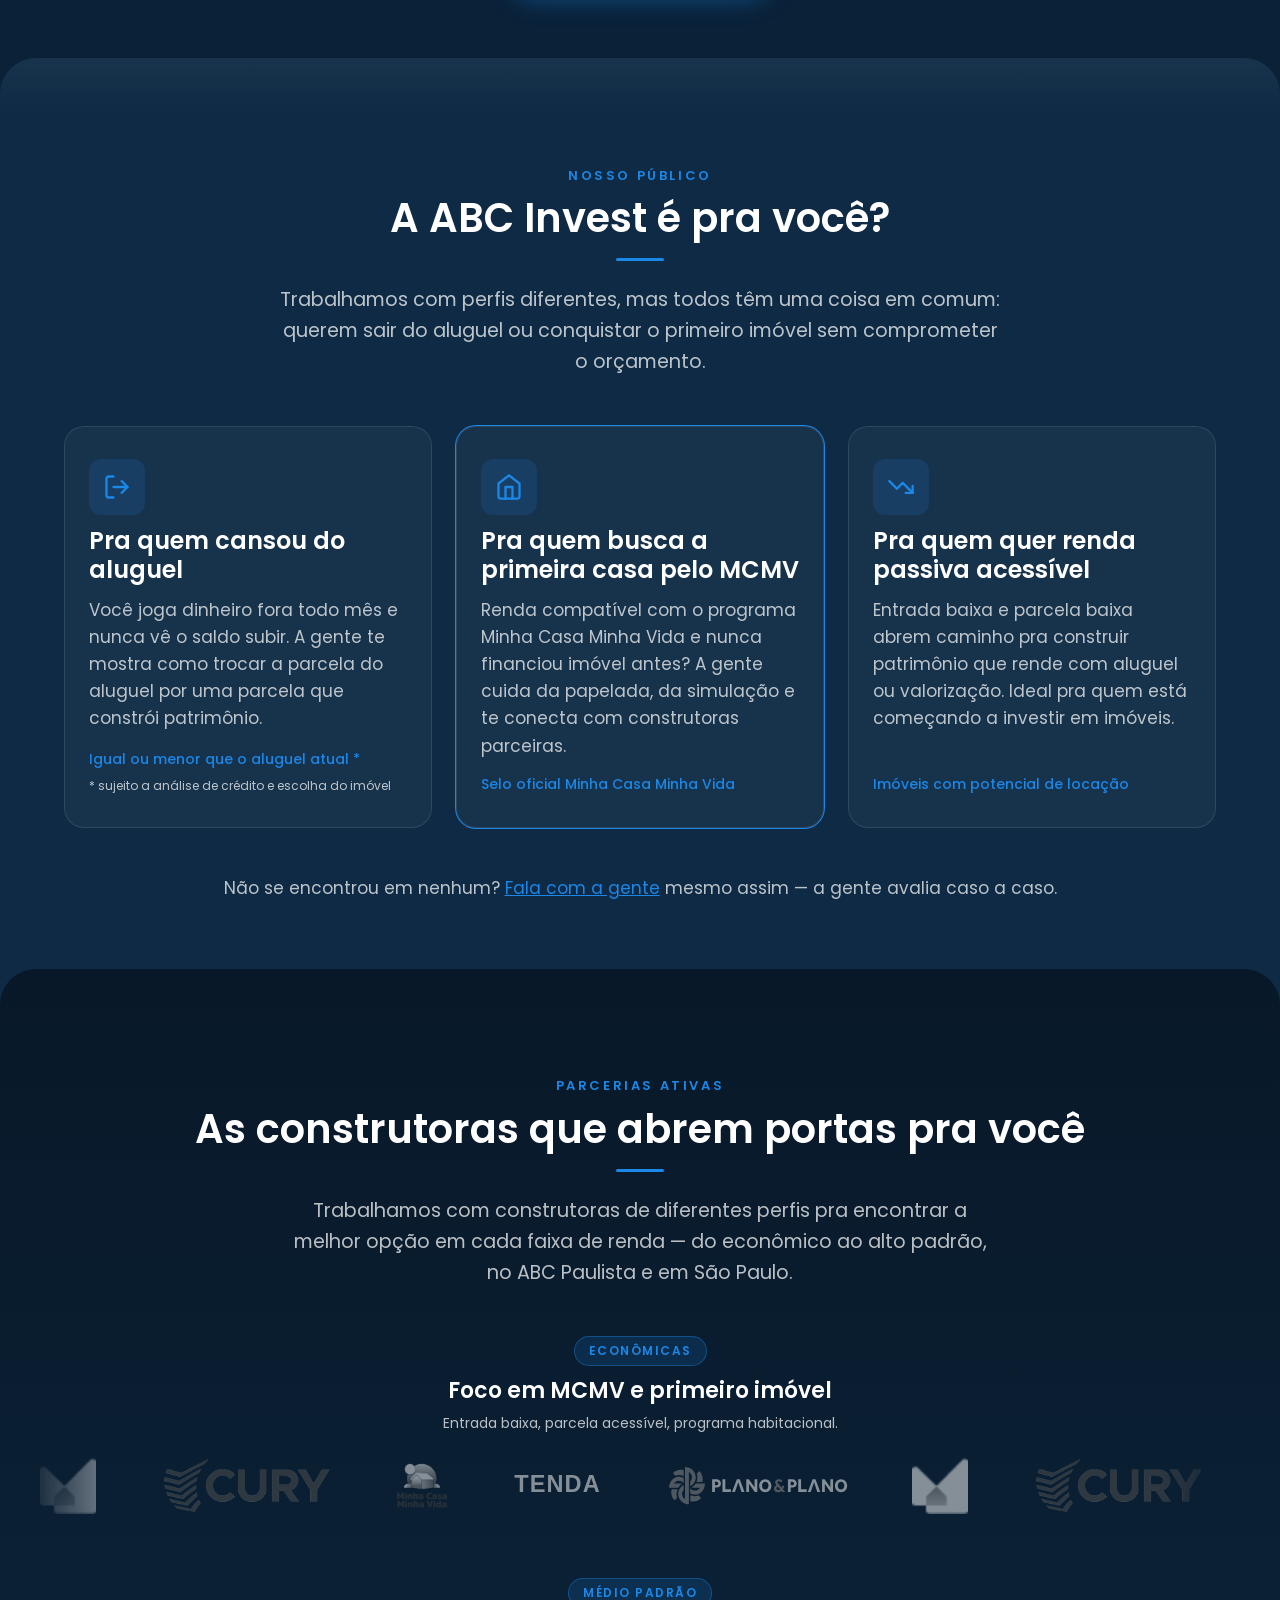
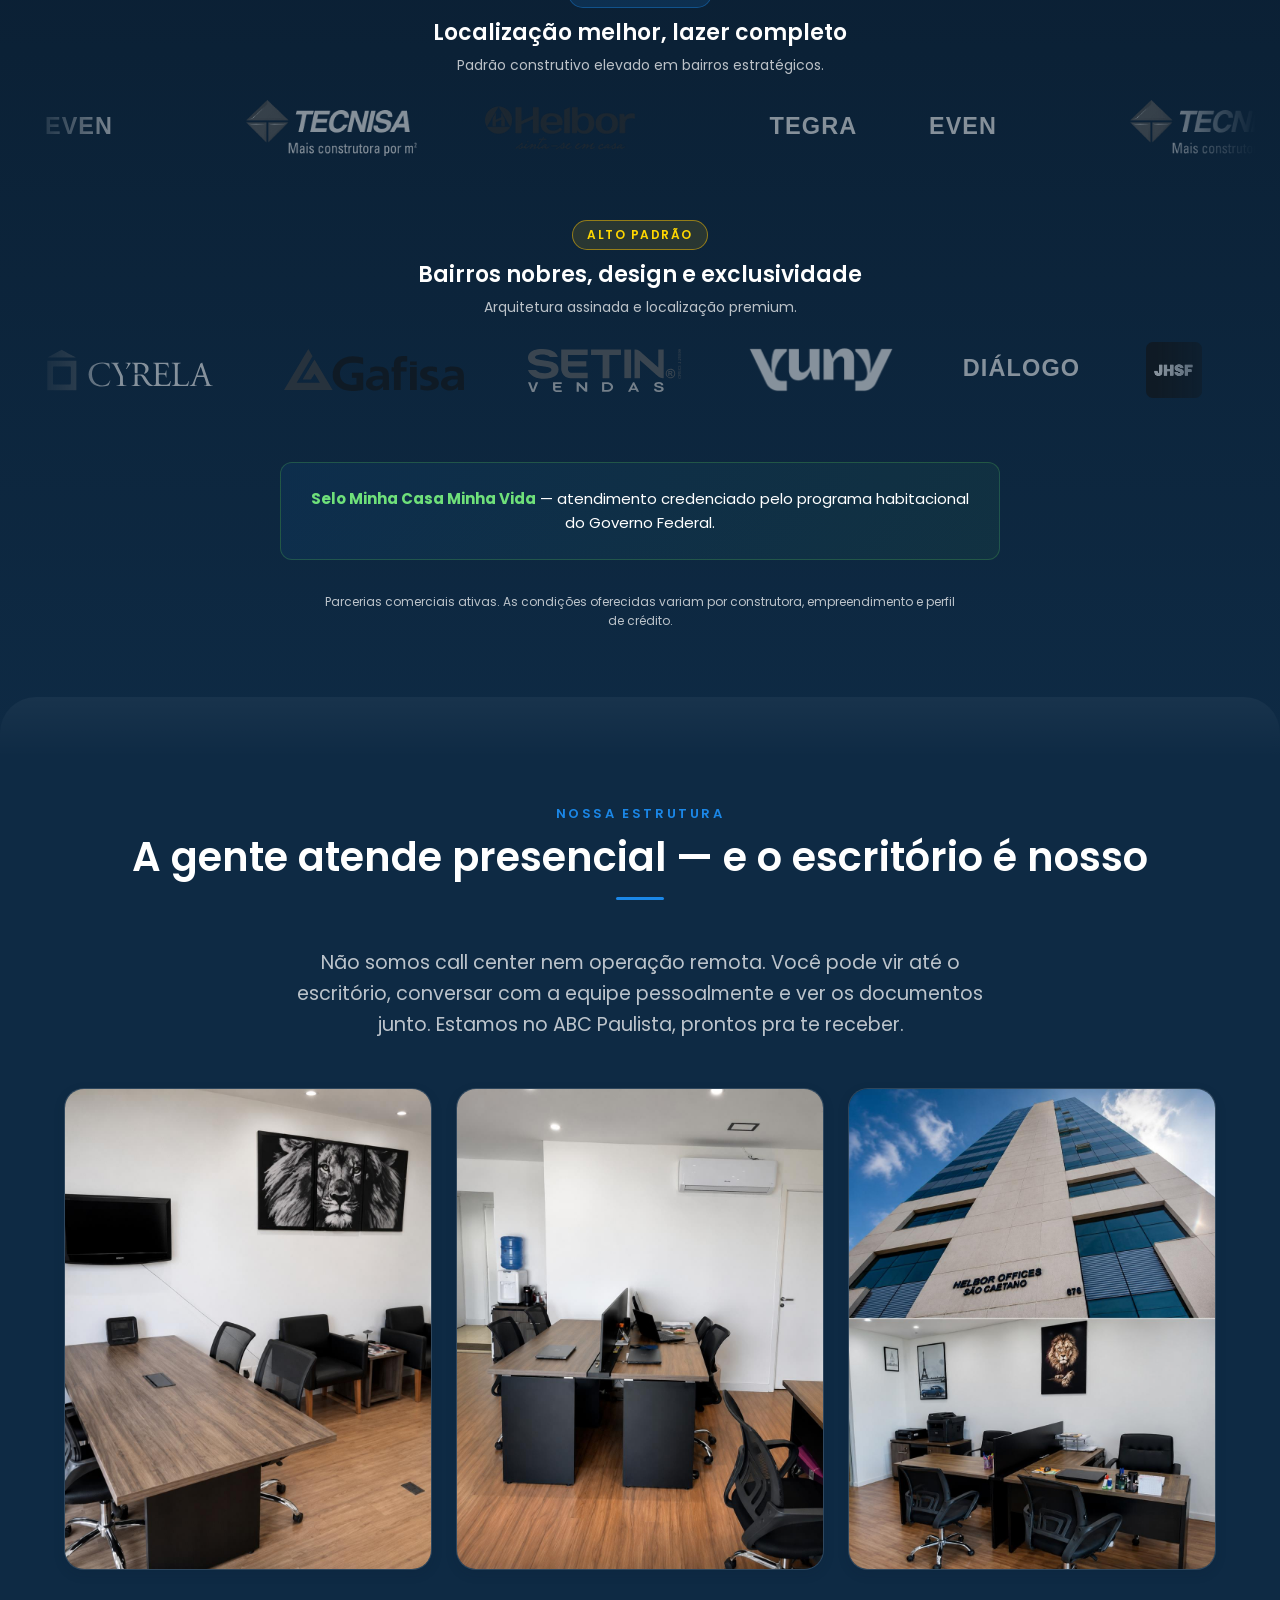
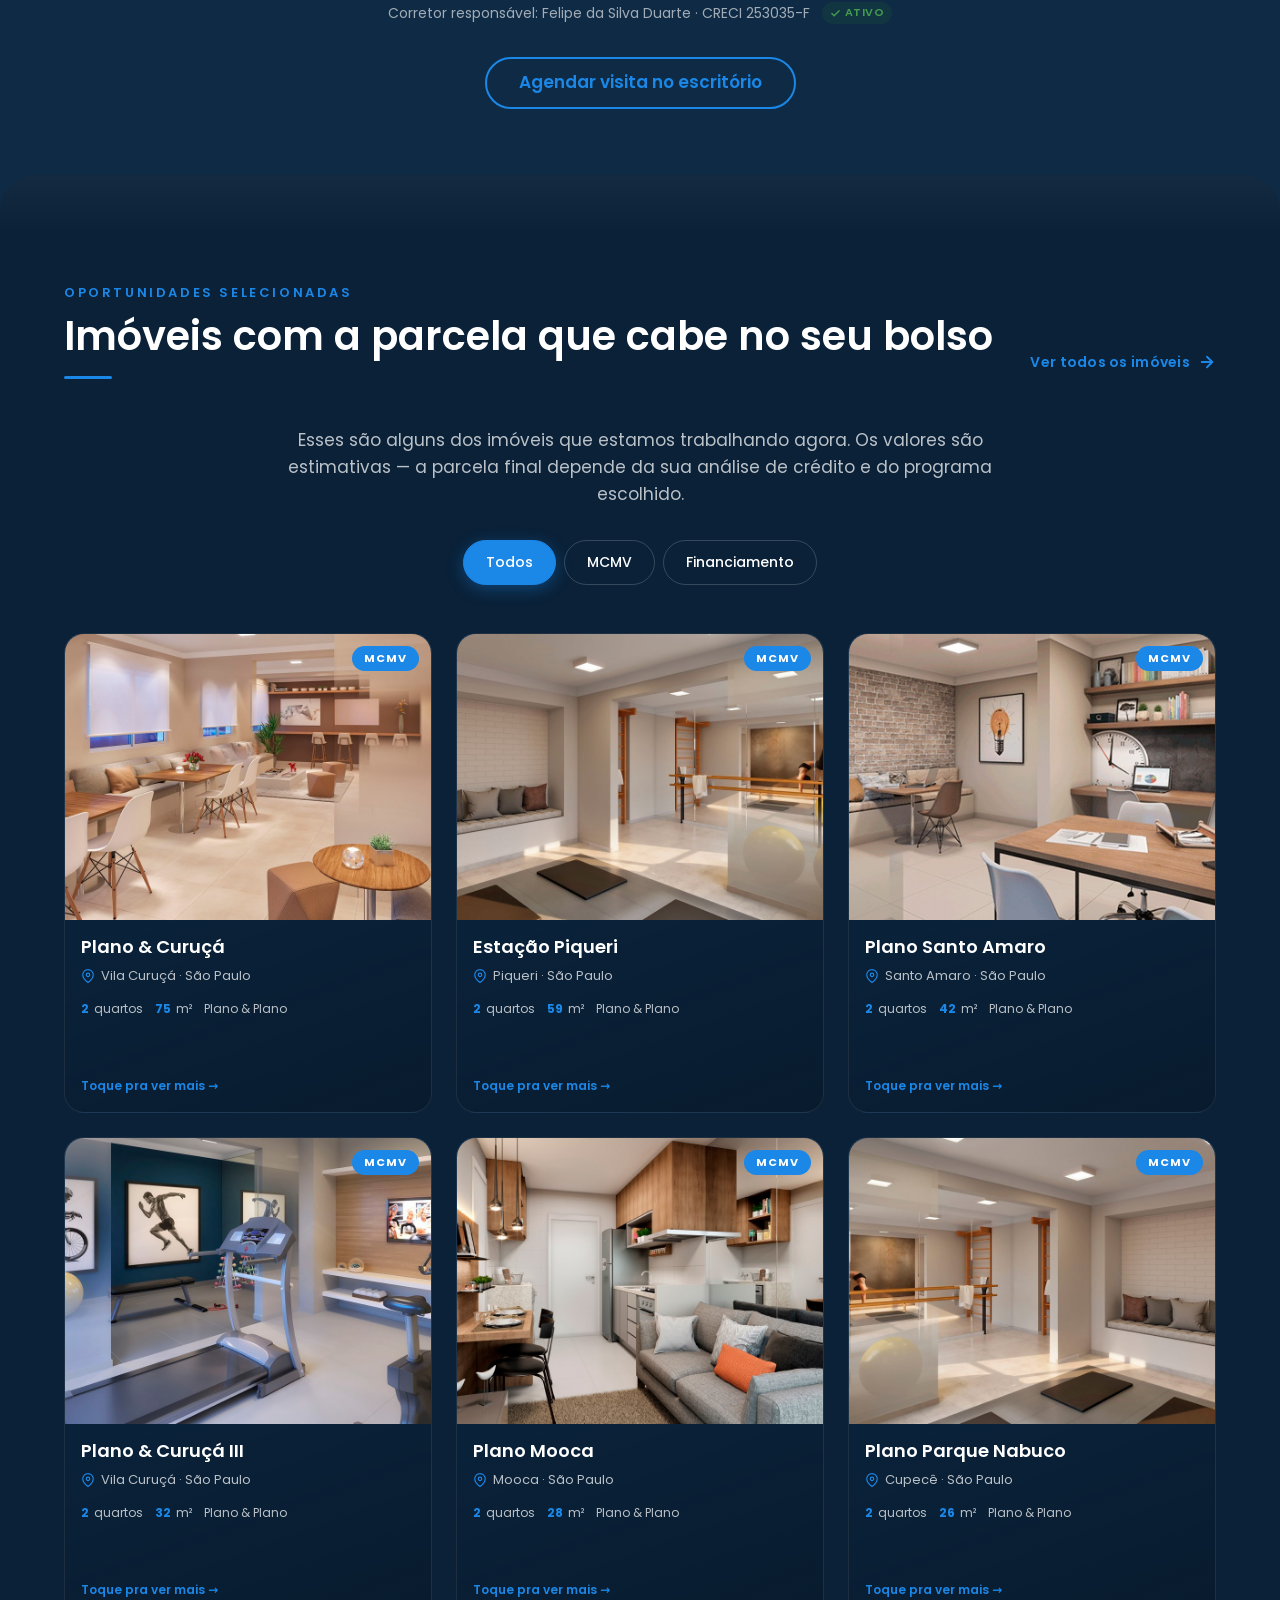
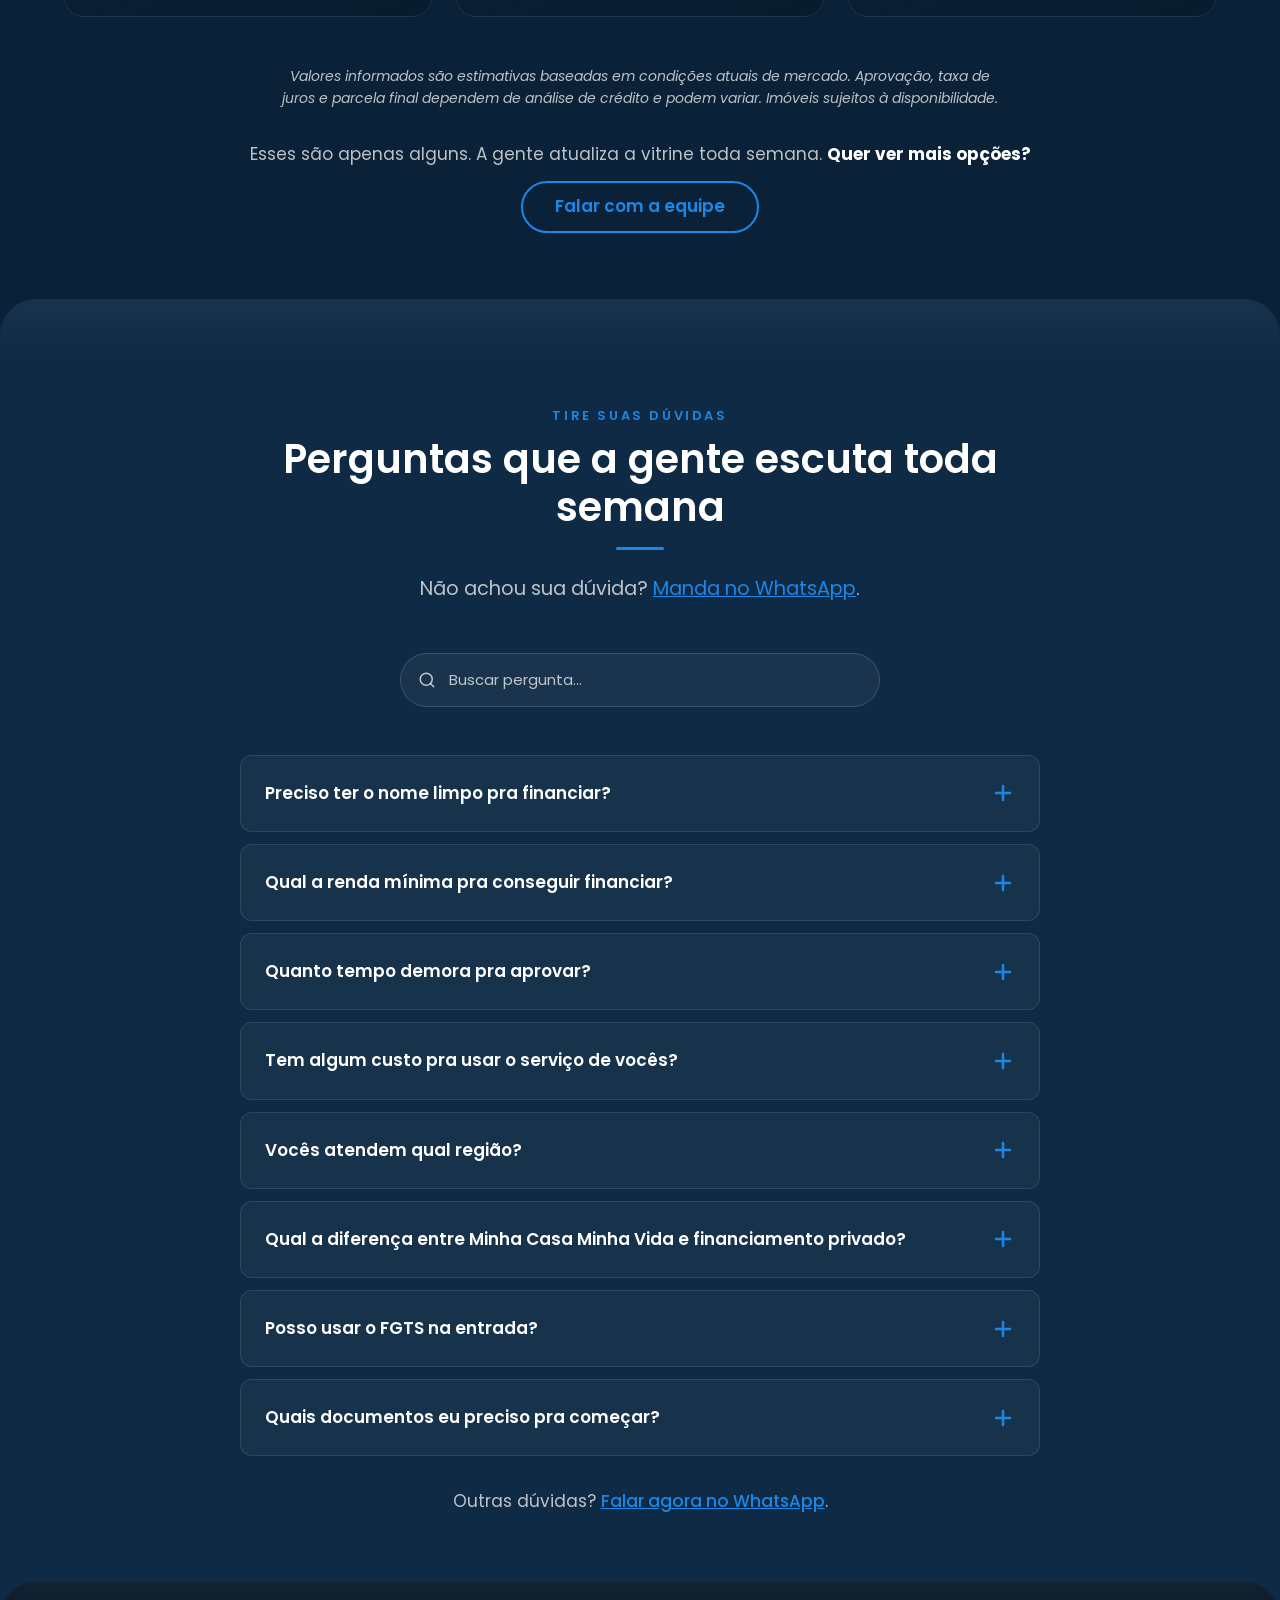
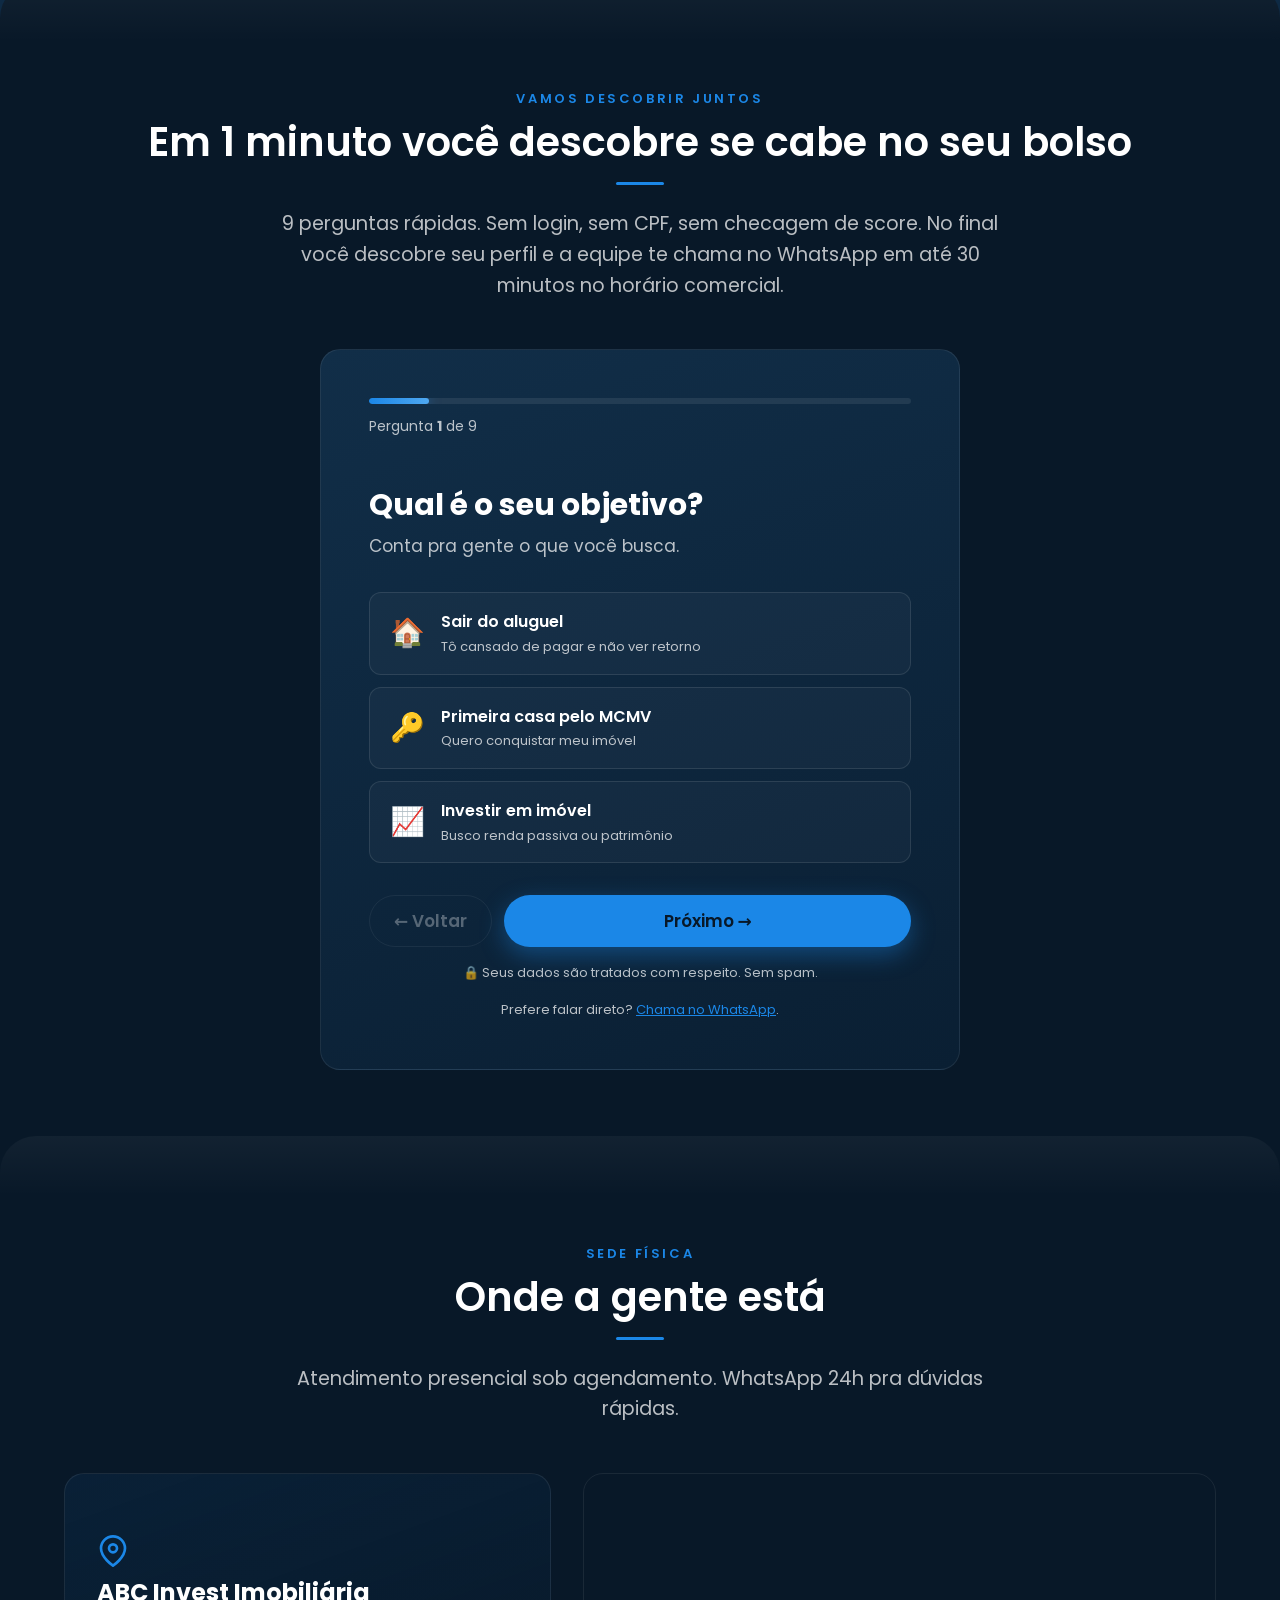
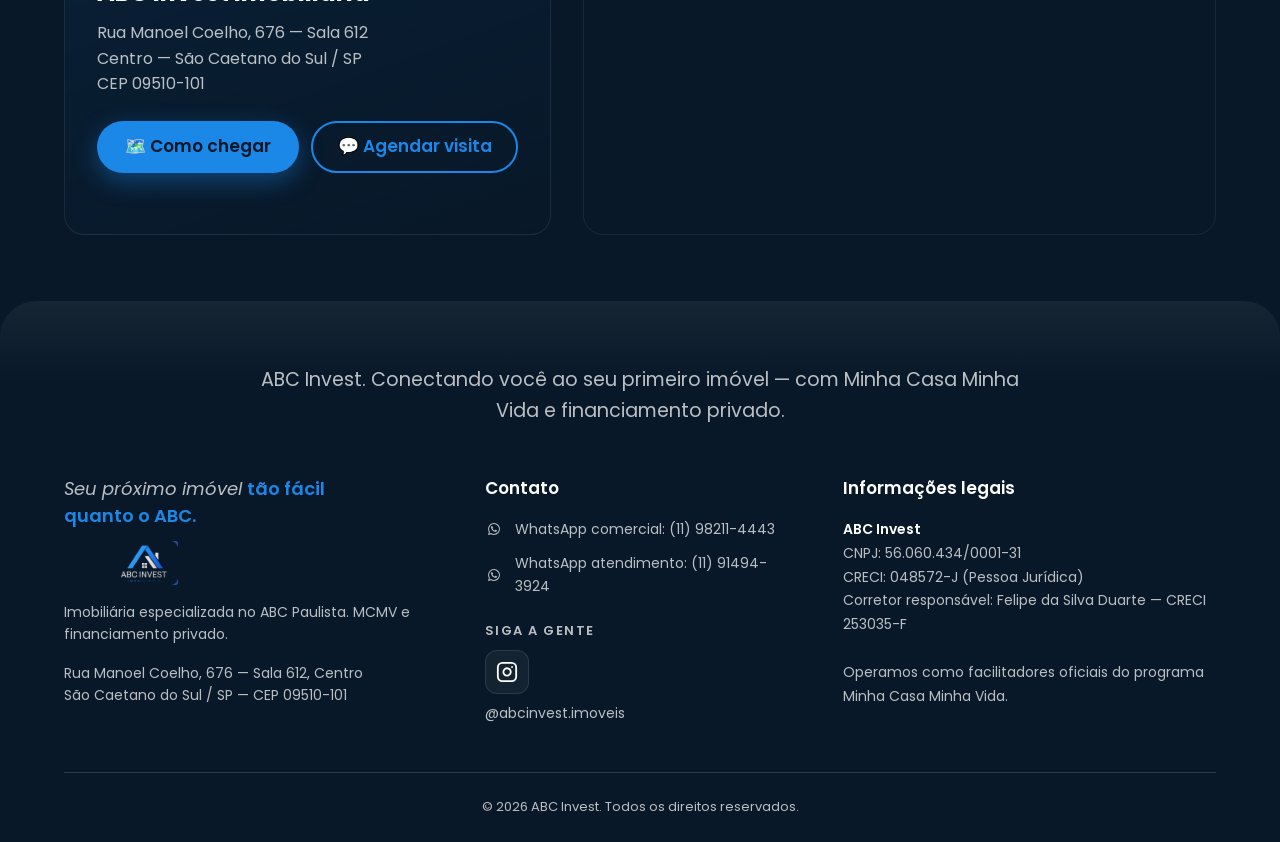
==== commit 40b4a8d4: "feat: substitui card do sócio por galeria da estrutura do escritório" ====
--- a/index.html
+++ b/index.html
@@ -537,44 +537,44 @@
     </div>
   </section>
 
-  <!-- ============== 5. TIME (SÓCIOS) ============== -->
+  <!-- ============== 5. ESTRUTURA (ESCRITÓRIO) ============== -->
   <section id="time" class="section section-white" aria-labelledby="time-title">
     <div class="container">
       <header class="section-header">
-        <span class="section-eyebrow">Nossa equipe</span>
-        <h2 id="time-title" class="section-h2">Quem está por trás da ABC Invest</h2>
+        <span class="section-eyebrow">Nossa estrutura</span>
+        <h2 id="time-title" class="section-h2">A gente atende presencial — e o escritório é nosso</h2>
         <span class="section-underline" aria-hidden="true"></span>
       </header>
-      <p class="team-intro">
-        Somos um time pequeno e dedicado. Cada cliente é atendido por gente de verdade — sem call center, sem robô, sem processo engessado. Você fala com quem entende do mercado e do seu caso.
+      <p class="estrutura-intro">
+        Não somos call center nem operação remota. Você pode vir até o escritório, conversar com a equipe pessoalmente e ver os documentos junto. Estamos no ABC Paulista, prontos pra te receber.
       </p>
 
-      <div class="team">
-        <article class="team-card reveal-blueprint tilt">
-          <!-- TODO: substituir por foto real do Felipe (quadrada 600x600+, fundo neutro) -->
-          <div class="team-card__photo" aria-label="Foto em breve">
-            <svg xmlns="http://www.w3.org/2000/svg" viewBox="0 0 24 24" fill="currentColor" aria-hidden="true"><path d="M12 12c2.7 0 5-2.3 5-5s-2.3-5-5-5-5 2.3-5 5 2.3 5 5 5zm0 2c-3.3 0-10 1.7-10 5v3h20v-3c0-3.3-6.7-5-10-5z"/></svg>
-            <span class="team-card__photo-label">Foto em breve</span>
-          </div>
-          <span class="team-card__eyebrow">Sócio-fundador</span>
-          <h3>Felipe da Silva Duarte</h3>
-          <p class="team-card__role">Corretor responsável</p>
-          <p class="team-card__creci">CRECI 253035-F</p>
-          <span class="team-card__creci-active" aria-label="CRECI ativo">
-            <svg xmlns="http://www.w3.org/2000/svg" viewBox="0 0 24 24" fill="none" stroke="currentColor" stroke-width="3" stroke-linecap="round" stroke-linejoin="round" aria-hidden="true"><polyline points="20 6 9 17 4 12"/></svg>
-            CRECI ATIVO
-          </span>
-          <!-- TODO: substituir por bio real aprovada pelo Felipe -->
-          <p class="team-card__bio">Bio em revisão.</p>
-        </article>
-      </div>
-
-      <p class="team-footer">
-        <a href="https://wa.me/5511982114443?text=Ol%C3%A1!%20Vim%20pelo%20site%20da%20ABC%20Invest%20e%20quero%20falar%20diretamente%20com%20a%20equipe."
+      <div class="estrutura-gallery reveal-stagger">
+        <figure class="estrutura-item reveal-bounce">
+          <img src="assets/images/estrutura/escritorio-01.jpeg" alt="Recepção do escritório da ABC Invest no ABC Paulista" loading="lazy" width="1024" height="1280">
+        </figure>
+        <figure class="estrutura-item reveal-bounce">
+          <img src="assets/images/estrutura/escritorio-02.jpeg" alt="Sala de atendimento da ABC Invest" loading="lazy" width="1024" height="1280">
+        </figure>
+        <figure class="estrutura-item reveal-bounce">
+          <img src="assets/images/estrutura/escritorio-03.jpeg" alt="Ambiente interno do escritório da ABC Invest" loading="lazy" width="1005" height="1280">
+        </figure>
+      </div>
+
+      <p class="estrutura-credit">
+        Corretor responsável: Felipe da Silva Duarte · CRECI 253035-F
+        <span class="estrutura-credit__badge" aria-label="CRECI ativo">
+          <svg xmlns="http://www.w3.org/2000/svg" viewBox="0 0 24 24" fill="none" stroke="currentColor" stroke-width="3" stroke-linecap="round" stroke-linejoin="round" aria-hidden="true"><polyline points="20 6 9 17 4 12"/></svg>
+          ATIVO
+        </span>
+      </p>
+
+      <p class="estrutura-footer">
+        <a href="https://wa.me/5511982114443?text=Ol%C3%A1!%20Vim%20pelo%20site%20da%20ABC%20Invest%20e%20queria%20agendar%20uma%20visita%20no%20escrit%C3%B3rio."
            class="btn btn-outline"
            target="_blank"
            rel="noopener">
-          Manda um oi no WhatsApp
+          Agendar visita no escritório
         </a>
       </p>
     </div>
@@ -1369,9 +1369,9 @@
         <span class="floor-indicator__num">3°</span>
         <span class="floor-indicator__label">Parceiros</span>
       </a>
-      <a href="#time" class="floor-indicator__floor" data-section="time" aria-label="4º andar — Equipe">
+      <a href="#time" class="floor-indicator__floor" data-section="time" aria-label="4º andar — Estrutura">
         <span class="floor-indicator__num">4°</span>
-        <span class="floor-indicator__label">Equipe</span>
+        <span class="floor-indicator__label">Estrutura</span>
       </a>
       <a href="#imoveis" class="floor-indicator__floor" data-section="imoveis" aria-label="5º andar — Imóveis">
         <span class="floor-indicator__num">5°</span>
--- a/assets/css/style.css
+++ b/assets/css/style.css
@@ -570,102 +570,93 @@
   color: var(--color-text-muted);
 }
 
-/* ---------- Time ---------- */
-.team {
-  display: flex;
-  justify-content: center;
-  margin-top: var(--space-7);
-}
-
-.team-card {
-  background-color: var(--color-bg-alt);
-  border: 1px solid var(--color-border);
+/* ---------- Estrutura (escritório) ---------- */
+.estrutura-intro {
+  text-align: center;
+  max-width: 720px;
+  margin: 0 auto var(--space-7);
+  color: var(--color-text-light-muted);
+  font-size: var(--font-size-lead);
+}
+
+.estrutura-gallery {
+  display: grid;
+  grid-template-columns: repeat(3, 1fr);
+  gap: var(--space-5);
+  margin-top: var(--space-6);
+}
+
+.estrutura-item {
+  position: relative;
+  margin: 0;
   border-radius: var(--radius-lg);
-  padding: var(--space-7) var(--space-6);
-  text-align: center;
-  max-width: 480px;
-  width: 100%;
-  transition: transform var(--transition-base), box-shadow var(--transition-base);
-}
-
-.team-card:hover {
+  overflow: hidden;
+  border: 1px solid rgba(255, 255, 255, 0.1);
+  background-color: rgba(255, 255, 255, 0.04);
+  box-shadow: var(--shadow-md);
+  transition: transform var(--transition-base), box-shadow var(--transition-base), border-color var(--transition-base);
+}
+
+.estrutura-item:hover {
   transform: translateY(-4px);
   box-shadow: var(--shadow-lg);
-}
-
-.team-card__photo {
-  width: 220px;
-  height: 220px;
-  border-radius: 50%;
-  margin: 0 auto var(--space-5);
-  background-color: #1a3553;
-  background-image: linear-gradient(135deg, #1a3553 0%, #0a2138 100%);
-  display: flex;
-  align-items: center;
-  justify-content: center;
-  color: rgba(255, 255, 255, 0.5);
-  font-size: var(--font-size-caption);
-  position: relative;
-  overflow: hidden;
-  border: 4px solid transparent;
-  transition: border-color var(--transition-base);
-}
-
-.team-card:hover .team-card__photo {
   border-color: var(--color-accent);
 }
 
-.team-card__photo svg {
-  width: 64%;
-  height: 64%;
-  opacity: 0.7;
-  color: rgba(255, 255, 255, 0.6);
-}
-
-.team-card__photo-label {
-  position: absolute;
-  bottom: 16px;
-  left: 50%;
-  transform: translateX(-50%);
-  font-size: 12px;
-  background: rgba(8, 24, 40, 0.7);
-  color: var(--color-text-light);
-  padding: 2px 10px;
-  border-radius: var(--radius-pill);
-}
-
-.team-card h3 {
-  margin-bottom: var(--space-1);
-}
-
-.team-card__role {
-  color: var(--color-primary);
-  font-weight: var(--font-weight-medium);
-  margin-bottom: var(--space-1);
-}
-
-.team-card__creci {
-  font-size: var(--font-size-caption);
-  color: var(--color-text-muted);
-  margin-bottom: var(--space-4);
-}
-
-.team-card__bio {
-  color: var(--color-text-muted);
-  font-style: italic;
-}
-
-.team-intro {
-  text-align: center;
-  max-width: 720px;
-  margin: 0 auto var(--space-6);
-  color: var(--color-text-muted);
-  font-size: var(--font-size-lead);
-}
-
-.team-footer {
+.estrutura-item img {
+  display: block;
+  width: 100%;
+  height: 480px;
+  object-fit: cover;
+  transition: transform var(--transition-slow);
+}
+
+.estrutura-item:hover img {
+  transform: scale(1.03);
+}
+
+.estrutura-credit {
   text-align: center;
   margin-top: var(--space-6);
+  font-size: var(--font-size-caption);
+  color: var(--color-text-light-muted);
+  opacity: 0.85;
+}
+
+.estrutura-credit__badge {
+  display: inline-flex;
+  align-items: center;
+  gap: 4px;
+  margin-left: var(--space-2);
+  padding: 2px 8px;
+  background-color: rgba(46, 125, 50, 0.18);
+  color: var(--color-success);
+  border-radius: var(--radius-pill);
+  font-size: 11px;
+  font-weight: var(--font-weight-semibold);
+  letter-spacing: 0.05em;
+}
+
+.estrutura-credit__badge svg {
+  width: 11px;
+  height: 11px;
+}
+
+.estrutura-footer {
+  text-align: center;
+  margin-top: var(--space-6);
+}
+
+@media (max-width: 768px) {
+  .estrutura-gallery {
+    grid-template-columns: 1fr;
+    gap: var(--space-4);
+  }
+
+  .estrutura-item img {
+    height: auto;
+    aspect-ratio: 4 / 5;
+  }
 }
 
 /* ---------- Imóveis ---------- */
@@ -1409,37 +1400,6 @@
   max-width: 640px;
   margin-left: auto;
   margin-right: auto;
-}
-
-/* ---------- Team card eyebrow + selo CRECI ATIVO ---------- */
-.team-card__eyebrow {
-  display: inline-block;
-  font-size: 12px;
-  font-weight: var(--font-weight-semibold);
-  letter-spacing: 0.2em;
-  text-transform: uppercase;
-  color: var(--color-accent);
-  margin-bottom: var(--space-2);
-}
-
-.team-card__creci-active {
-  display: inline-flex;
-  align-items: center;
-  gap: 4px;
-  margin-top: var(--space-2);
-  margin-bottom: var(--space-4);
-  padding: 4px 10px;
-  background-color: rgba(46, 125, 50, 0.12);
-  color: var(--color-mcmv);
-  border-radius: var(--radius-pill);
-  font-size: 11px;
-  font-weight: var(--font-weight-semibold);
-  letter-spacing: 0.05em;
-}
-
-.team-card__creci-active svg {
-  width: 12px;
-  height: 12px;
 }
 
 /* ---------- Footer tagline (slogan) ---------- */
@@ -2813,19 +2773,6 @@
 }
 .section-white .profile-card__tag-note { color: var(--color-text-light-muted); }
 .section-white .profiles-footnote      { color: var(--color-text-light-muted); }
-
-/* ---------- Time: team-card ---------- */
-.section-white .team-card {
-  background-color: rgba(255, 255, 255, 0.04);
-  border: 1px solid rgba(255, 255, 255, 0.1);
-  color: var(--color-text-light);
-}
-.section-white .team-card h3 { color: var(--color-text-light); }
-.section-white .team-card__role  { color: var(--color-accent); }
-.section-white .team-card__creci { color: var(--color-text-light-muted); }
-.section-white .team-card__bio   { color: var(--color-text-light-muted); }
-.section-white .team-intro       { color: var(--color-text-light-muted); }
-/* (.team-card__photo já é navy desde a regra base) */
 
 /* ---------- Imóveis (#imoveis = section-light) ---------- */
 .section-light .imoveis-disclaimer,
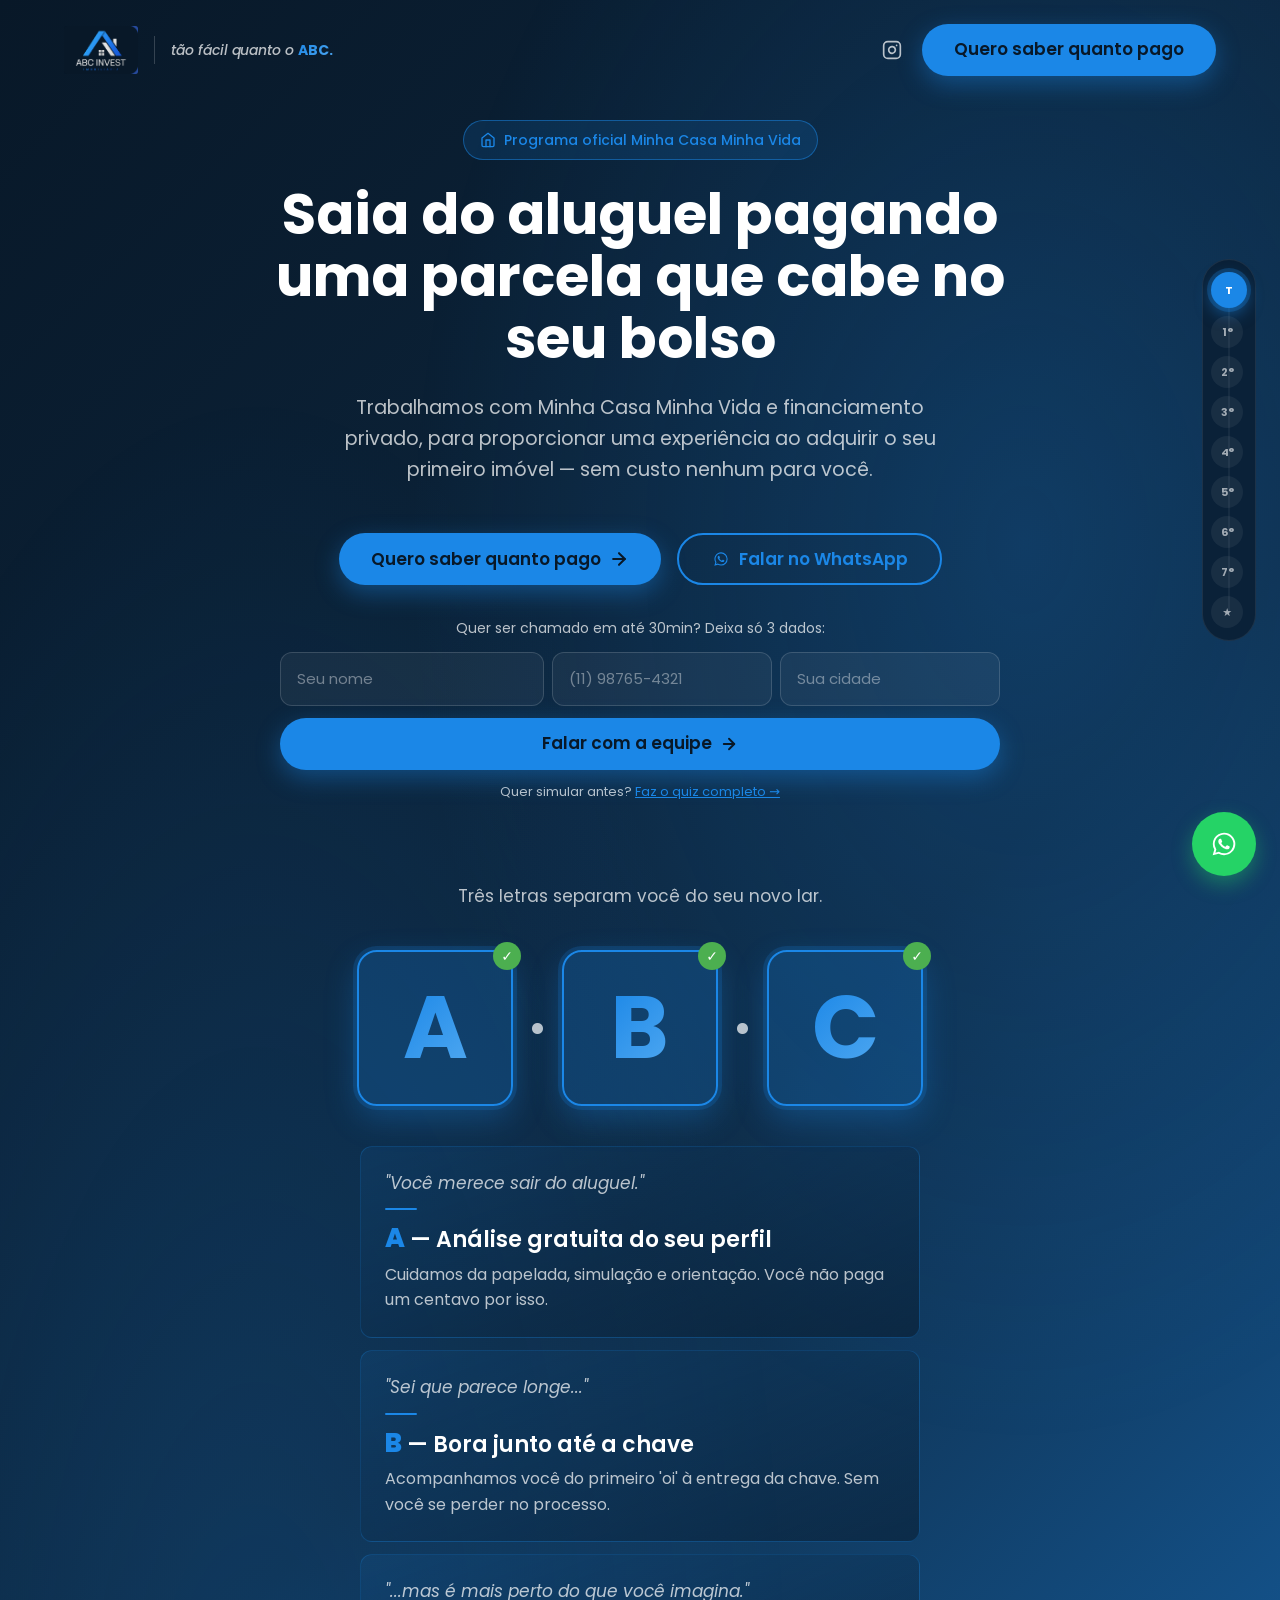
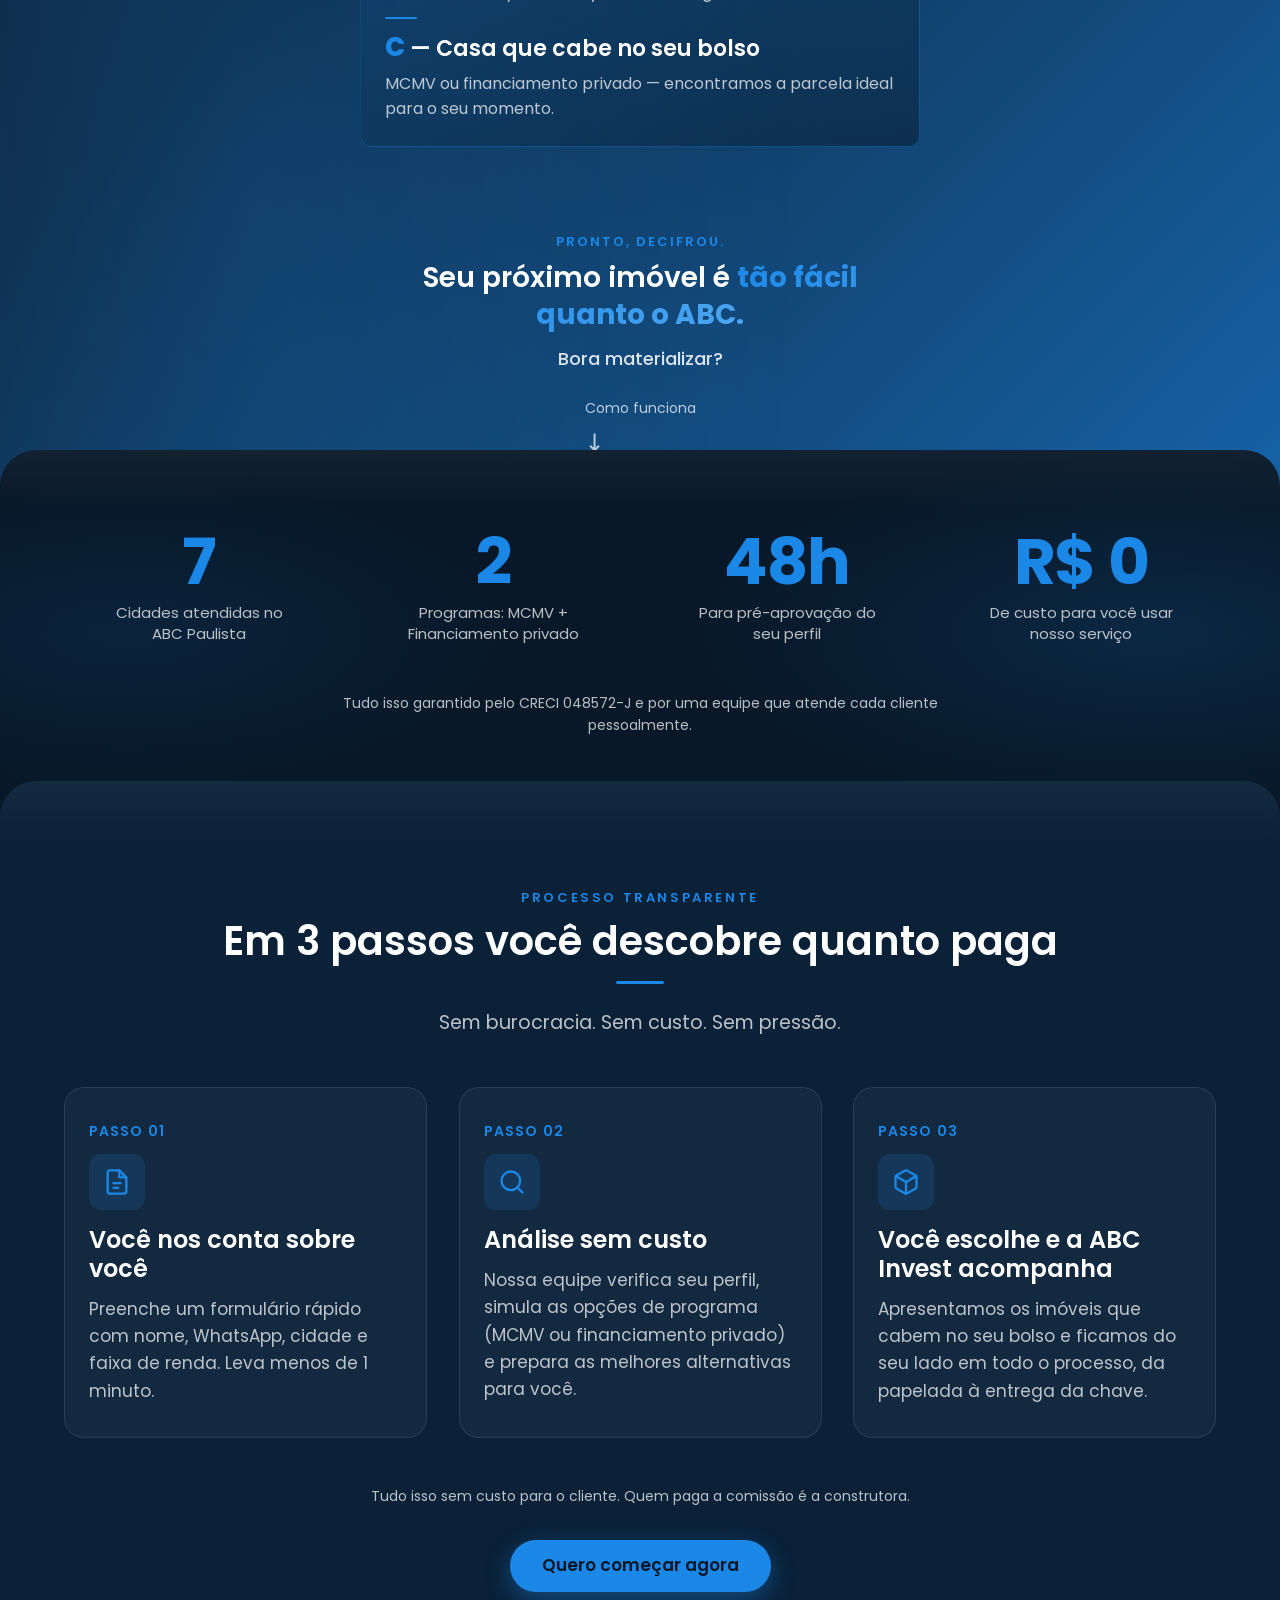
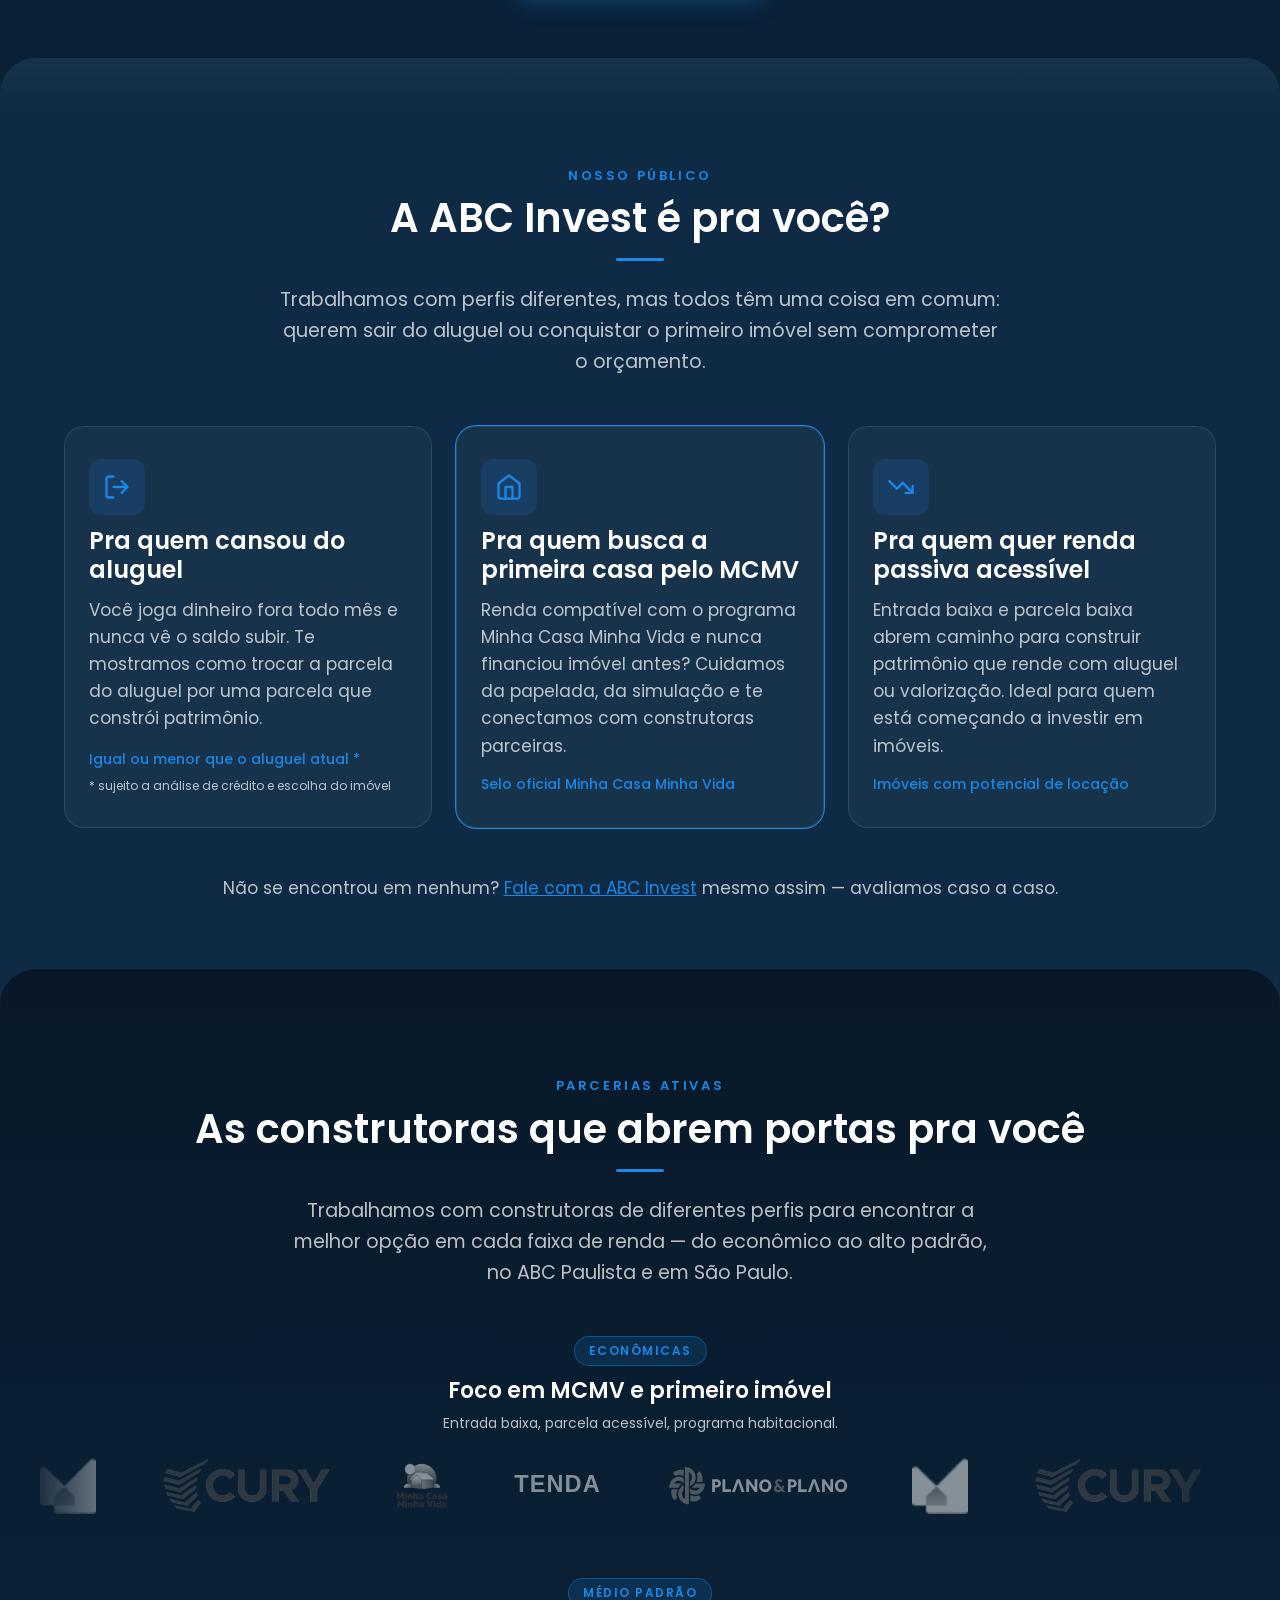
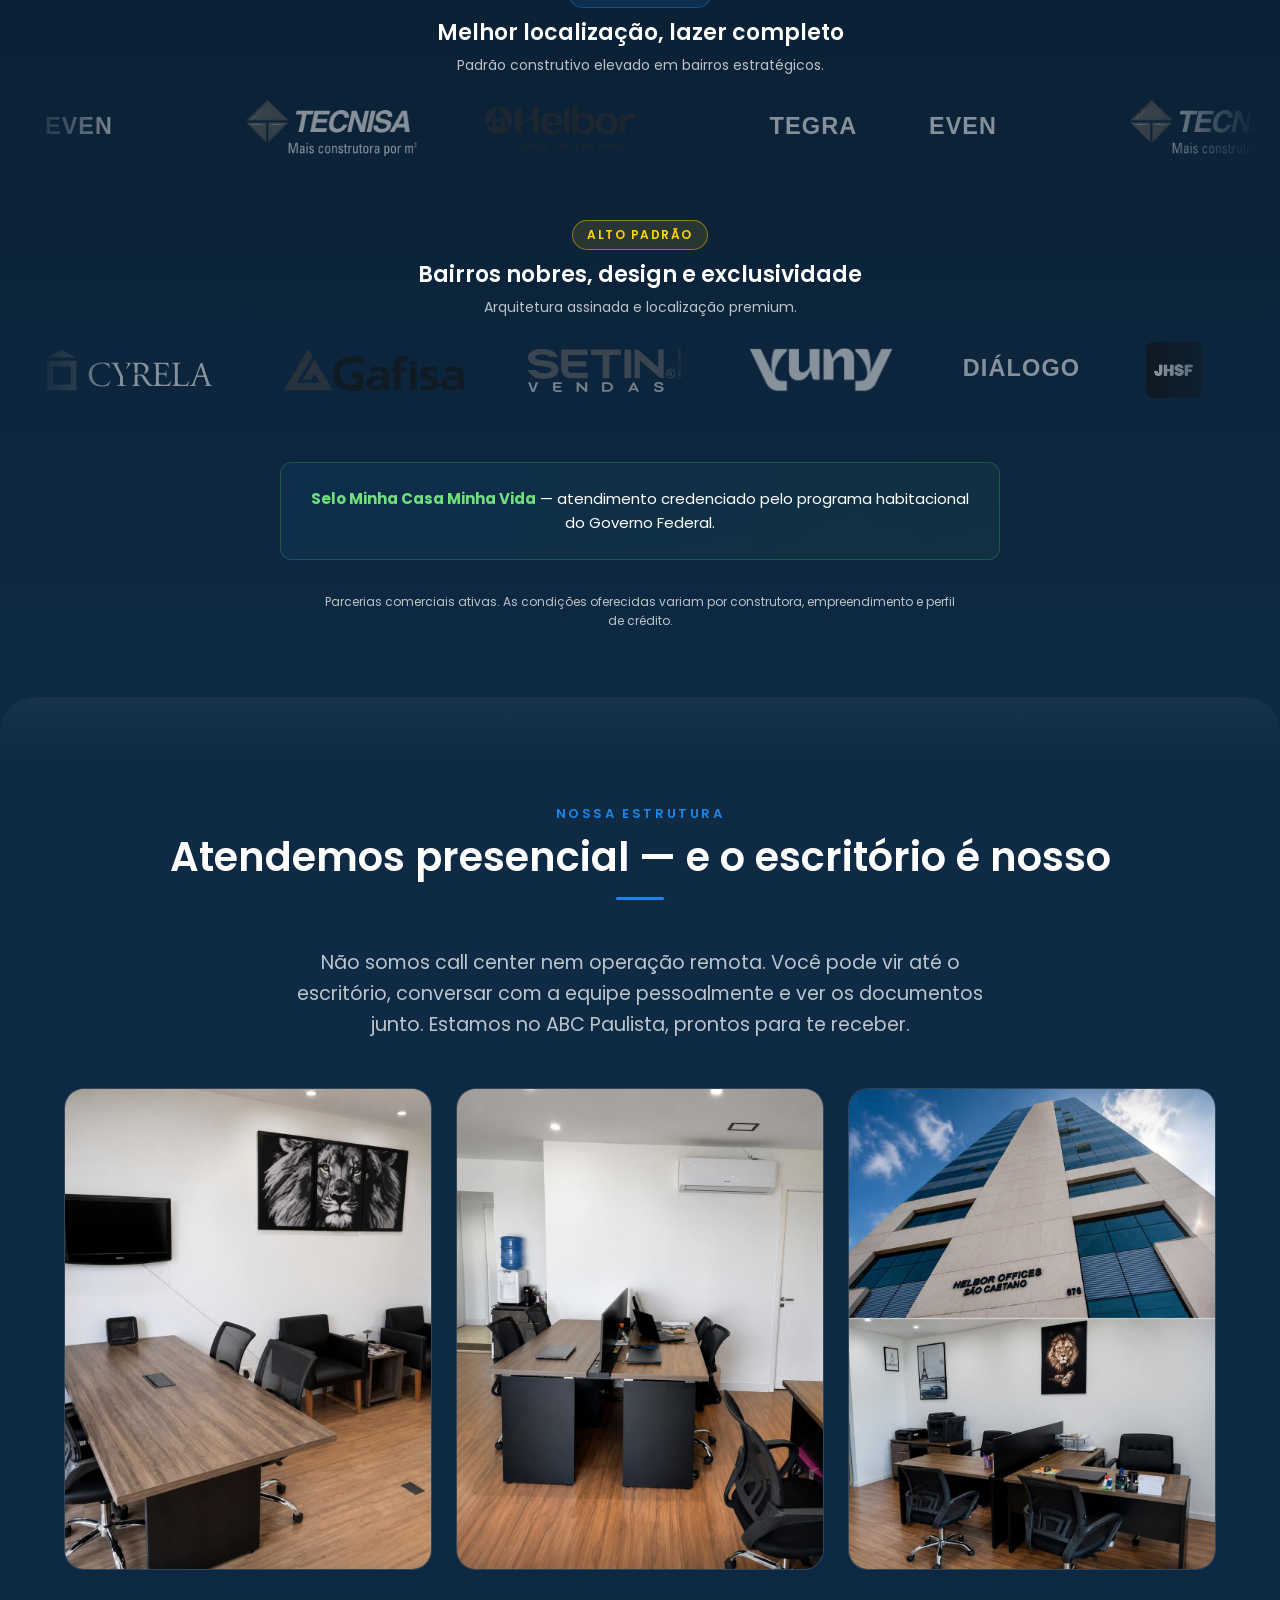
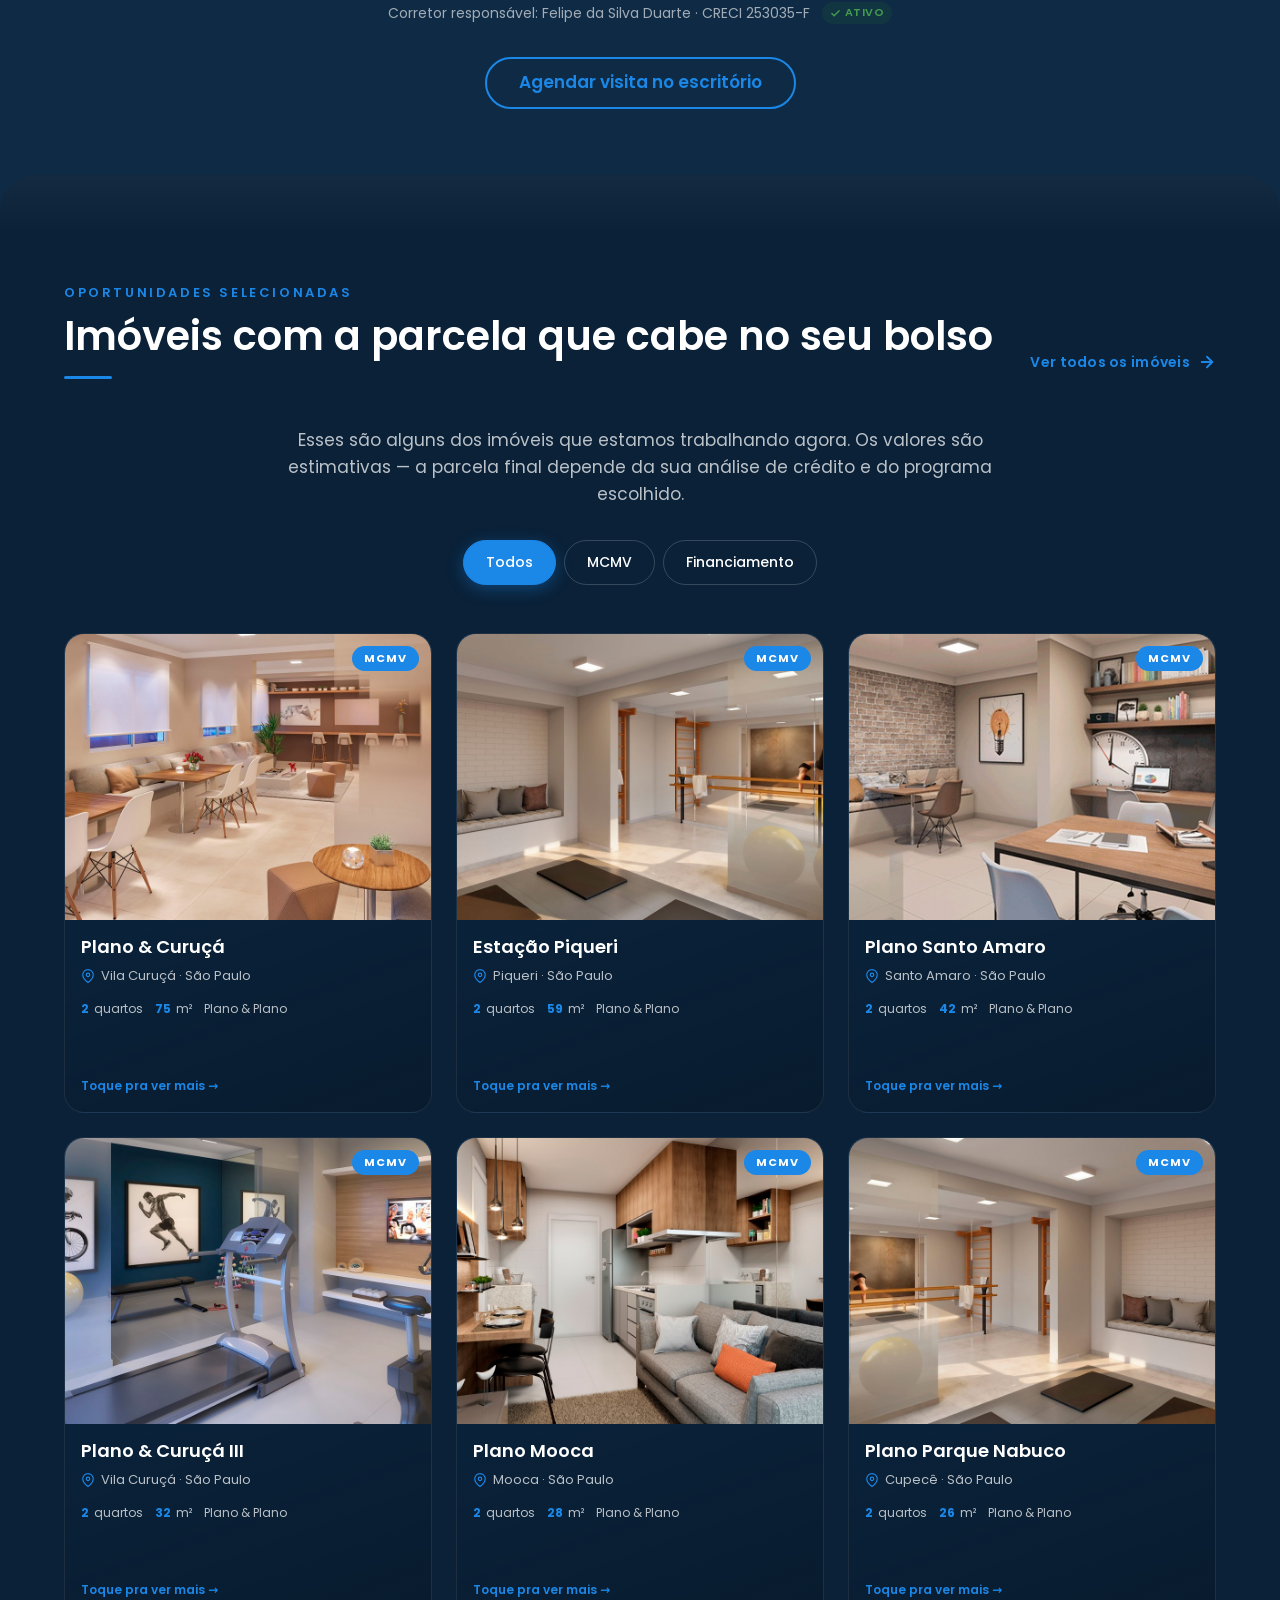
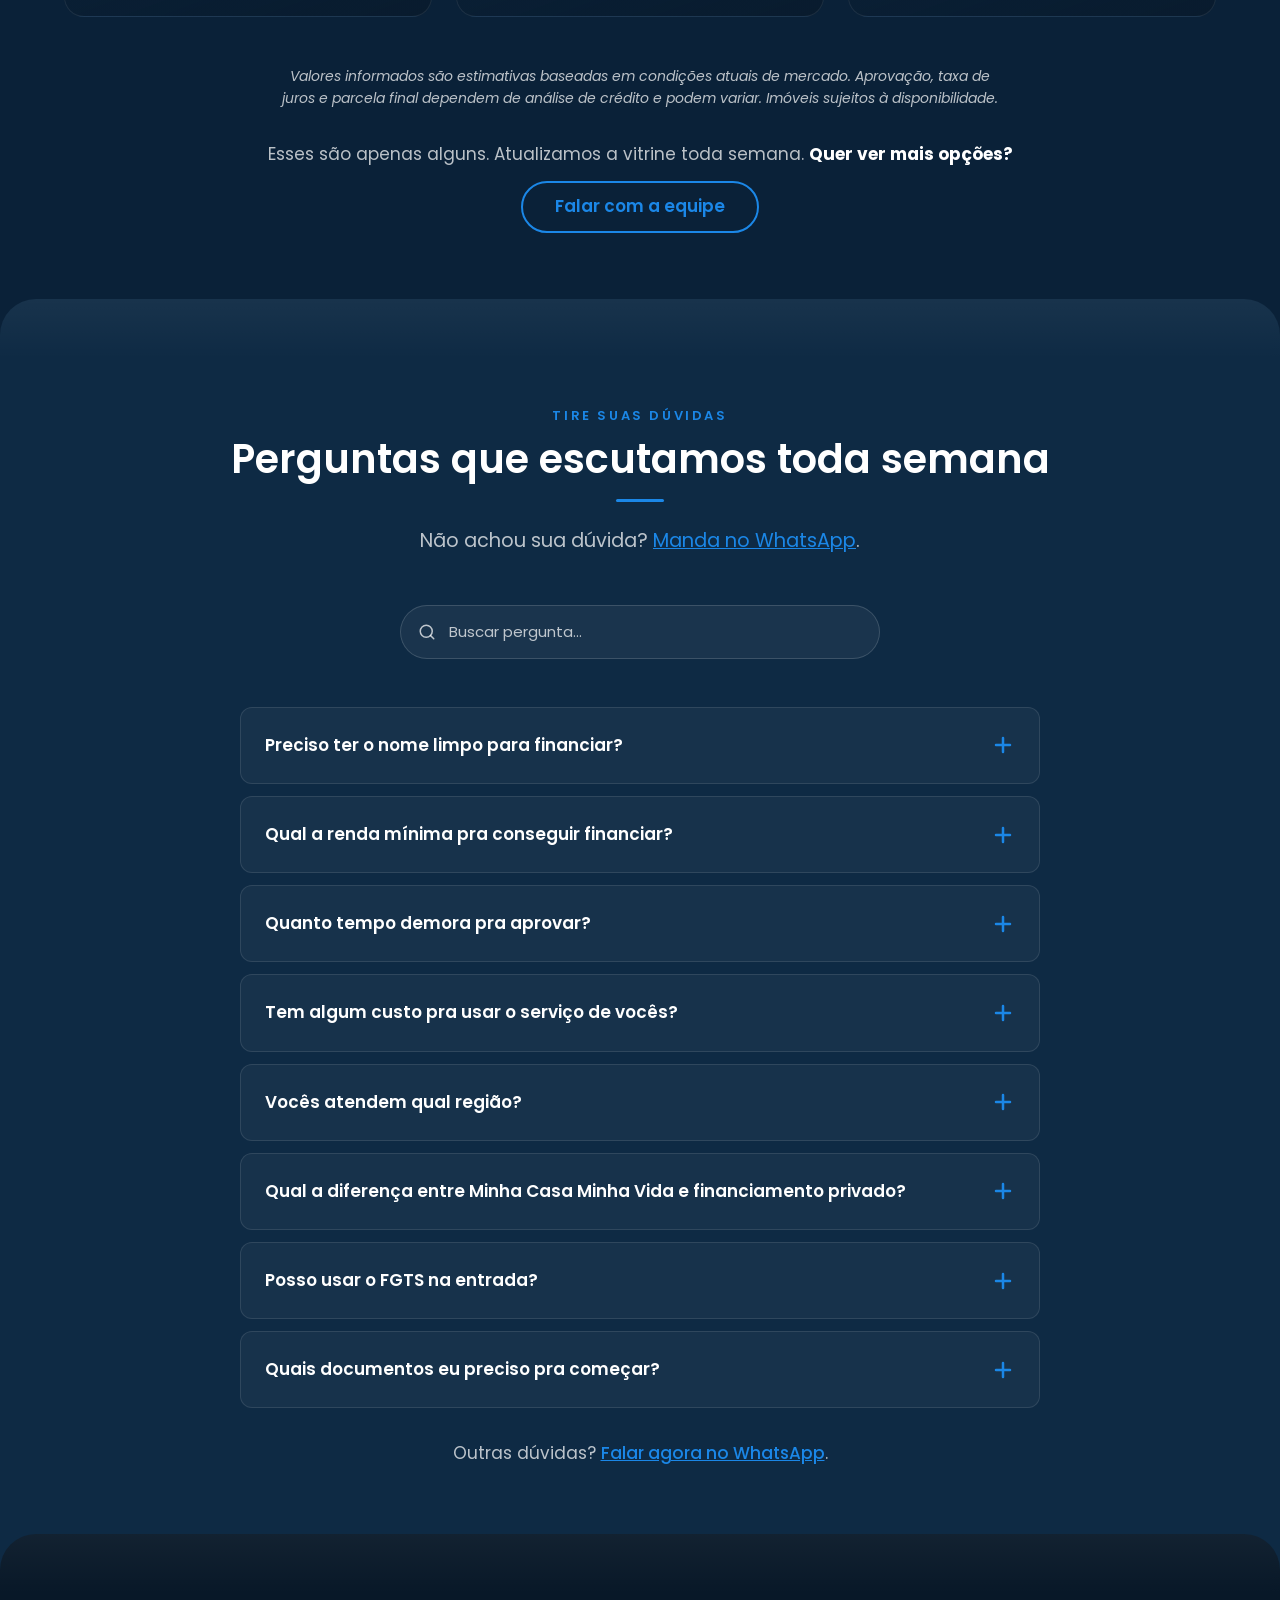
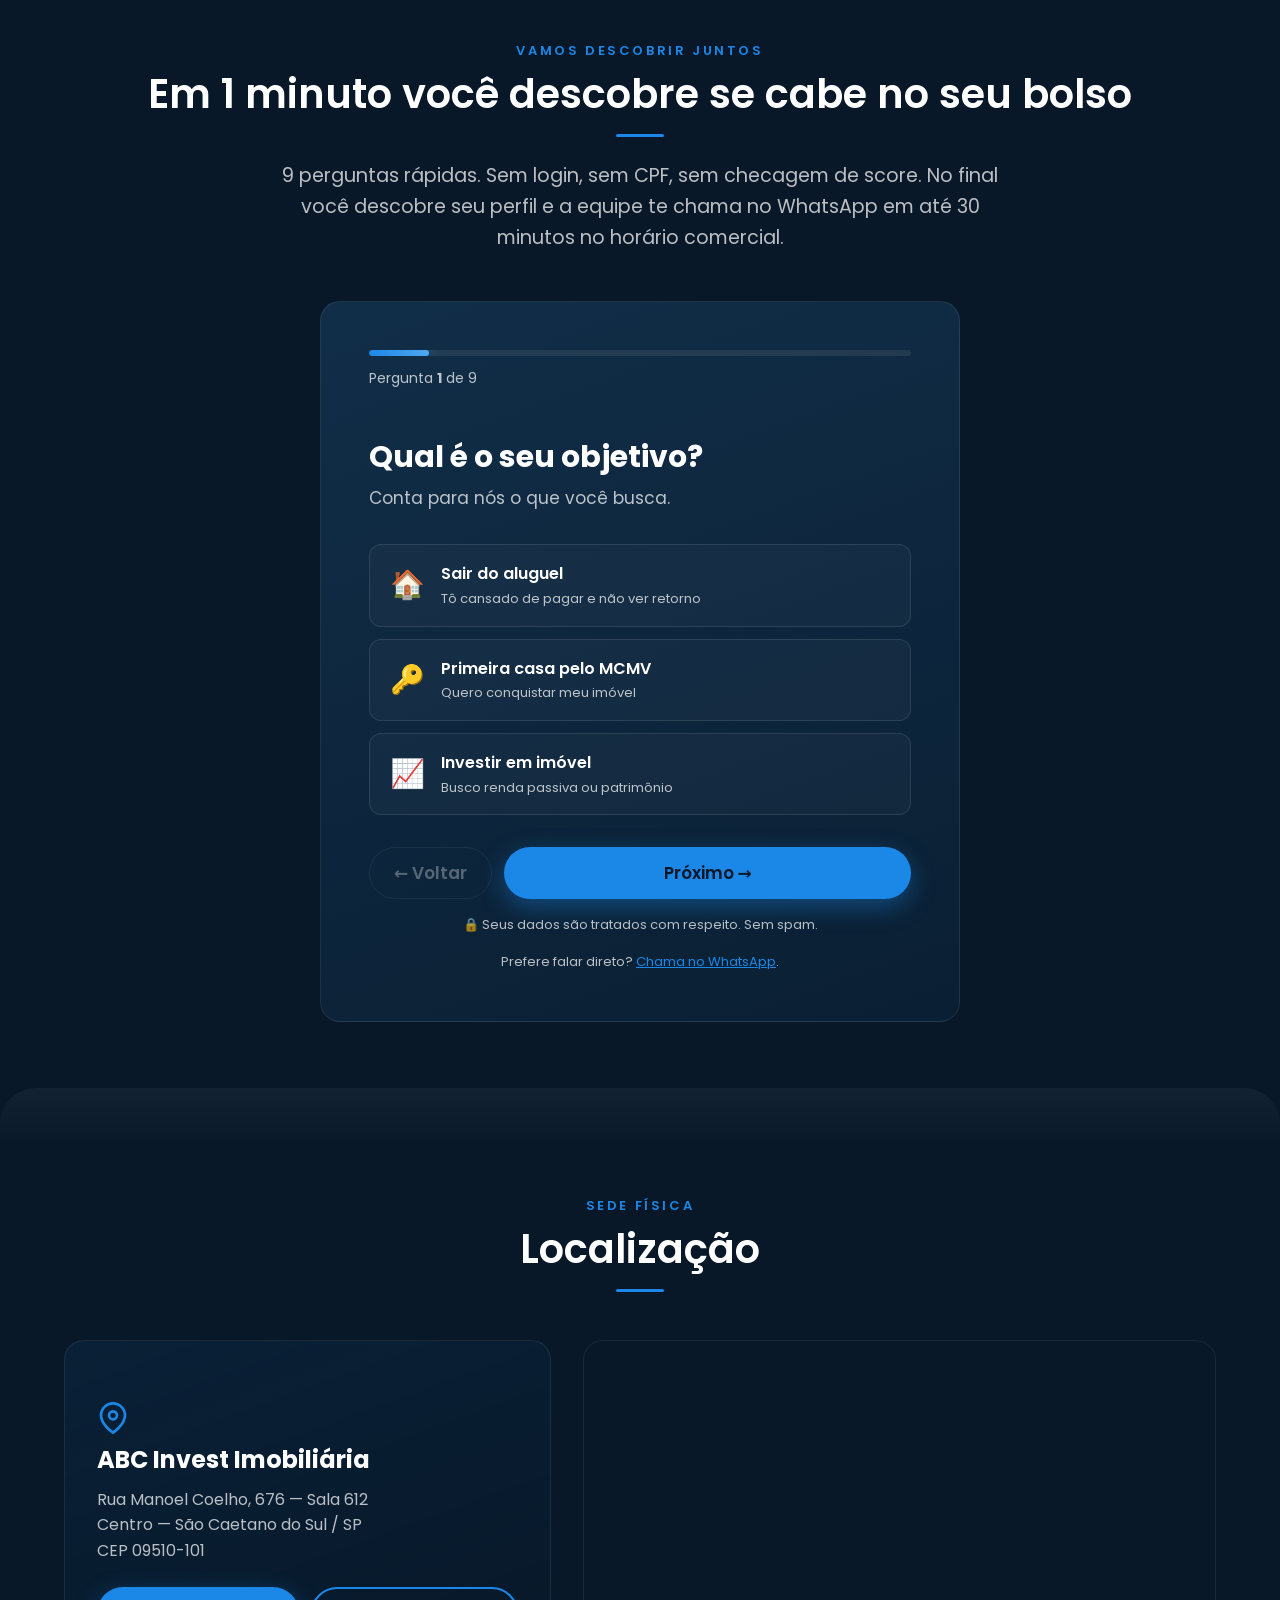
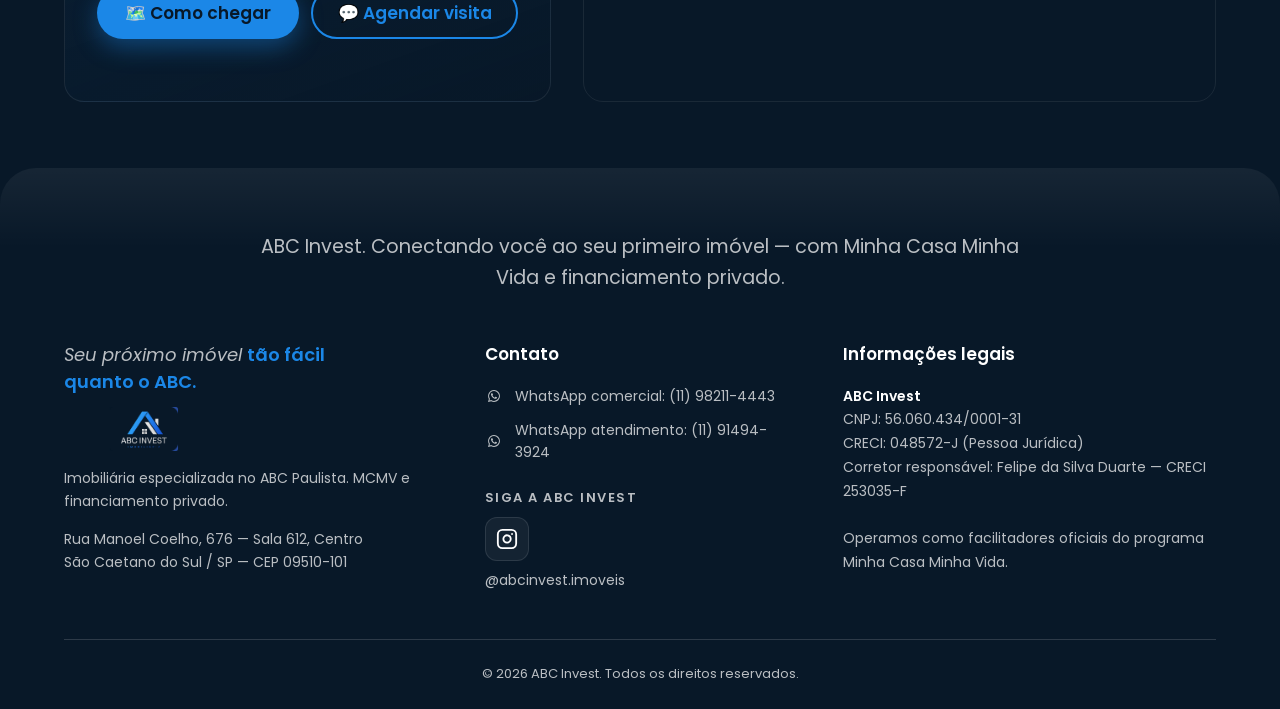
==== commit 66d1b45a: "copy: revisão completa do tom — remove 'a gente' e ajusta 'pra/pro' conforme feedback do cliente Co-" ====
--- a/index.html
+++ b/index.html
@@ -6,7 +6,7 @@
   <meta name="theme-color" content="#081828">
 
   <title>ABC Invest — Saia do aluguel com a parcela que cabe no seu bolso</title>
-  <meta name="description" content="Imobiliária no ABC Paulista especializada em entrada e parcela baixas. Trabalhamos com Minha Casa Minha Vida e financiamento privado. Atendimento sem custo pra você.">
+  <meta name="description" content="Imobiliária no ABC Paulista especializada em entrada e parcela baixas. Trabalhamos com Minha Casa Minha Vida e financiamento privado. Atendimento sem custo para você.">
   <meta name="robots" content="index,follow">
   <meta name="author" content="ABC Invest">
   <link rel="canonical" href="https://abcinvest.com.br/">
@@ -22,7 +22,7 @@
   <meta property="og:locale" content="pt_BR">
   <meta property="og:site_name" content="ABC Invest">
   <meta property="og:title" content="ABC Invest — Saia do aluguel com a parcela que cabe no seu bolso">
-  <meta property="og:description" content="Trabalhamos com Minha Casa Minha Vida e financiamento privado pra encontrar o caminho ideal pro seu primeiro imóvel.">
+  <meta property="og:description" content="Trabalhamos com Minha Casa Minha Vida e financiamento privado para encontrar o caminho ideal para o seu primeiro imóvel.">
   <meta property="og:url" content="https://abcinvest.com.br/">
   <!-- TODO: substituir por imagem og:image 1200x630 dedicada -->
   <meta property="og:image" content="https://abcinvest.com.br/assets/images/favicon-512.png">
@@ -97,10 +97,10 @@
     "mainEntity": [
       {
         "@type": "Question",
-        "name": "Preciso ter o nome limpo pra financiar?",
+        "name": "Preciso ter o nome limpo para financiar?",
         "acceptedAnswer": {
           "@type": "Answer",
-          "text": "Não obrigatoriamente. Restrição no nome dificulta, mas não inviabiliza. Trabalhamos com programas e construtoras que aceitam análise caso a caso, e em alguns casos é possível regularizar antes de fechar. Quem aprova o crédito é o banco, não a ABC Invest, mas conhecemos os caminhos e te orientamos."
+          "text": "Não obrigatoriamente. Restrição no nome dificulta, mas não inviabiliza. Trabalhamos com programas e construtoras que aceitam análise caso a caso, e em alguns casos é possível regularizar antes de fechar. Quem aprova o crédito é o banco, não a ABC Invest, mas conhecemos o caminho e te orientamos."
         }
       },
       {
@@ -108,7 +108,7 @@
         "name": "Qual a renda mínima pra conseguir financiar?",
         "acceptedAnswer": {
           "@type": "Answer",
-          "text": "A partir de R$ 2.000 já dá pra começar a avaliar pelo programa Minha Casa Minha Vida (Faixa 1). Quanto maior a renda, mais opções de imóvel e de programa. Renda informal também conta — só muda a forma de comprovar."
+          "text": "A partir de R$ 2.000 já dá para começar a avaliar pelo programa Minha Casa Minha Vida (Faixa 1). Quanto maior a renda, mais opções de imóvel e de programa. Renda informal também conta — só muda a forma de comprovar."
         }
       },
       {
@@ -116,7 +116,7 @@
         "name": "Quanto tempo demora pra aprovar?",
         "acceptedAnswer": {
           "@type": "Answer",
-          "text": "A pré-análise — quando a gente olha seu perfil e vê se rola — sai em até 48h úteis depois que você manda os documentos. Depois, a oficialização do financiamento com o banco (o repasse) leva cerca de 30 dias. Em muitos casos a gente trabalha com IR Futuro: você pode assinar a compra com a construtora agora e só repassar o financiamento no ano seguinte, quando o prazo do Imposto de Renda reabre. Dá uma folga boa pra se organizar sem perder a oportunidade."
+          "text": "A análise do seu perfil sai em até 48 horas depois que você manda os documentos. Depois, a oficialização do financiamento com o banco (o repasse) leva cerca de 30 dias."
         }
       },
       {
@@ -124,7 +124,7 @@
         "name": "Tem algum custo pra usar o serviço de vocês?",
         "acceptedAnswer": {
           "@type": "Answer",
-          "text": "Não. Atendimento, simulação e acompanhamento são 100% gratuitos pra você. Recebemos comissão diretamente da construtora quando o negócio fecha. Custos de operação como cartório, ITBI e avaliação existem em qualquer financiamento e te explicamos tudo antes de assinar."
+          "text": "Não. Atendimento, simulação e acompanhamento são 100% gratuitos para você. Você não paga nada por isso. O único custo que terá será das taxas de cartório, ITBI, avaliação do imóvel, etc. — explicamos direitinho antes de você assinar nada."
         }
       },
       {
@@ -132,7 +132,7 @@
         "name": "Vocês atendem qual região?",
         "acceptedAnswer": {
           "@type": "Answer",
-          "text": "Atendemos toda a região do ABC Paulista: Santo André, São Bernardo do Campo, São Caetano do Sul, Diadema, Mauá, Ribeirão Pires e Rio Grande da Serra. Se sua cidade não está na lista, fala com a gente mesmo assim — em alguns casos conseguimos ampliar o atendimento."
+          "text": "Atendemos toda a região do ABC Paulista: Santo André, São Bernardo do Campo, São Caetano do Sul, Diadema, Mauá, Ribeirão Pires e Rio Grande da Serra. Se a sua cidade não está na lista, entre em contato pois analisaremos se temos opções para a região desejada."
         }
       },
       {
@@ -140,7 +140,7 @@
         "name": "Qual a diferença entre Minha Casa Minha Vida e financiamento privado?",
         "acceptedAnswer": {
           "@type": "Answer",
-          "text": "Minha Casa Minha Vida é um programa do Governo Federal pra famílias com renda até R$ 12 mil (em 2026). Tem juros menores, possível subsídio e parcela mais leve, mas o imóvel precisa ser novo e dentro de um teto de valor. Financiamento privado é via banco, sem subsídio, aceita imóveis usados de qualquer valor, mas tem juros maiores."
+          "text": "Minha Casa Minha Vida é um programa do Governo Federal para famílias com renda até R$ 12 mil (em 2026). Tem juros menores, possível subsídio e parcela mais leve, mas o imóvel precisa ser novo e dentro de um teto de valor. Financiamento privado é via banco, sem subsídio, aceita imóveis usados de qualquer valor, mas tem juros maiores."
         }
       }
     ]
@@ -194,7 +194,7 @@
         </span>
         <h1>Saia do aluguel pagando uma parcela que cabe no seu bolso</h1>
         <p class="hero__lead">
-          Trabalhamos com Minha Casa Minha Vida e financiamento privado pra encontrar o caminho ideal pro seu primeiro imóvel — sem custo nenhum pra você.
+          Trabalhamos com Minha Casa Minha Vida e financiamento privado, para proporcionar uma experiência ao adquirir o seu primeiro imóvel — sem custo nenhum para você.
         </p>
         <div class="hero__ctas">
           <a href="#formulario" class="btn btn-primary" data-cta="hero-primary">
@@ -281,7 +281,7 @@
             <p class="decoder-panel__quote">"Você merece sair do aluguel."</p>
             <div class="decoder-panel__divider"></div>
             <h3 class="decoder-panel__title"><strong>A</strong> — Análise gratuita do seu perfil</h3>
-            <p class="decoder-panel__body">A gente cuida da papelada, simulação e orientação. Você não paga um centavo por isso.</p>
+            <p class="decoder-panel__body">Cuidamos da papelada, simulação e orientação. Você não paga um centavo por isso.</p>
           </div>
           <div id="decoder-panel-b" class="decoder-panel" data-panel="B" hidden>
             <p class="decoder-panel__quote">"Sei que parece longe..."</p>
@@ -293,7 +293,7 @@
             <p class="decoder-panel__quote">"...mas é mais perto do que você imagina."</p>
             <div class="decoder-panel__divider"></div>
             <h3 class="decoder-panel__title"><strong>C</strong> — Casa que cabe no seu bolso</h3>
-            <p class="decoder-panel__body">MCMV ou financiamento privado — a gente encontra a parcela ideal pro seu momento.</p>
+            <p class="decoder-panel__body">MCMV ou financiamento privado — encontramos a parcela ideal para o seu momento.</p>
           </div>
         </div>
 
@@ -323,11 +323,11 @@
         </div>
         <div class="stat-item reveal-up">
           <span class="stat-item__number" data-counter="48" data-counter-suffix="h">0h</span>
-          <span class="stat-item__label">Pra pré-aprovação do seu perfil</span>
+          <span class="stat-item__label">Para pré-aprovação do seu perfil</span>
         </div>
         <div class="stat-item reveal-up">
           <span class="stat-item__number" data-counter="0" data-counter-prefix="R$ ">R$ 0</span>
-          <span class="stat-item__label">De custo pra você usar nosso serviço</span>
+          <span class="stat-item__label">De custo para você usar nosso serviço</span>
         </div>
       </div>
       <p class="stats-strip__footnote">
@@ -361,8 +361,8 @@
           <span class="step-card__icon" aria-hidden="true">
             <svg xmlns="http://www.w3.org/2000/svg" viewBox="0 0 24 24" fill="none" stroke="currentColor" stroke-width="2" stroke-linecap="round" stroke-linejoin="round"><circle cx="11" cy="11" r="8"/><line x1="21" y1="21" x2="16.65" y2="16.65"/></svg>
           </span>
-          <h3>A gente analisa de graça</h3>
-          <p>Nossa equipe verifica seu perfil, simula as opções de programa (MCMV ou financiamento privado) e prepara as melhores alternativas pra você.</p>
+          <h3>Análise sem custo</h3>
+          <p>Nossa equipe verifica seu perfil, simula as opções de programa (MCMV ou financiamento privado) e prepara as melhores alternativas para você.</p>
         </article>
 
         <article class="step-card reveal-up">
@@ -370,13 +370,13 @@
           <span class="step-card__icon" aria-hidden="true">
             <svg xmlns="http://www.w3.org/2000/svg" viewBox="0 0 24 24" fill="none" stroke="currentColor" stroke-width="2" stroke-linecap="round" stroke-linejoin="round"><path d="M21 16V8a2 2 0 0 0-1-1.73l-7-4a2 2 0 0 0-2 0l-7 4A2 2 0 0 0 3 8v8a2 2 0 0 0 1 1.73l7 4a2 2 0 0 0 2 0l7-4A2 2 0 0 0 21 16z"/><polyline points="3.27 6.96 12 12.01 20.73 6.96"/><line x1="12" y1="22.08" x2="12" y2="12"/></svg>
           </span>
-          <h3>Você escolhe e a gente acompanha</h3>
-          <p>Apresentamos os imóveis que cabem no seu bolso e ficamos do seu lado em todo o processo, do papelada à entrega da chave.</p>
+          <h3>Você escolhe e a ABC Invest acompanha</h3>
+          <p>Apresentamos os imóveis que cabem no seu bolso e ficamos do seu lado em todo o processo, da papelada à entrega da chave.</p>
         </article>
       </div>
 
       <p class="steps-footnote">
-        Tudo isso sem custo pro cliente. Quem paga a comissão é a construtora.
+        Tudo isso sem custo para o cliente. Quem paga a comissão é a construtora.
       </p>
 
       <div class="text-center mt-6">
@@ -401,7 +401,7 @@
             <svg xmlns="http://www.w3.org/2000/svg" viewBox="0 0 24 24" fill="none" stroke="currentColor" stroke-width="2" stroke-linecap="round" stroke-linejoin="round"><path d="M9 21H5a2 2 0 0 1-2-2V5a2 2 0 0 1 2-2h4"/><polyline points="16 17 21 12 16 7"/><line x1="21" y1="12" x2="9" y2="12"/></svg>
           </span>
           <h3>Pra quem cansou do aluguel</h3>
-          <p>Você joga dinheiro fora todo mês e nunca vê o saldo subir. A gente te mostra como trocar a parcela do aluguel por uma parcela que constrói patrimônio.</p>
+          <p>Você joga dinheiro fora todo mês e nunca vê o saldo subir. Te mostramos como trocar a parcela do aluguel por uma parcela que constrói patrimônio.</p>
           <div>
             <span class="profile-card__tag">Igual ou menor que o aluguel atual *</span>
             <p class="profile-card__tag-note">* sujeito a análise de crédito e escolha do imóvel</p>
@@ -413,7 +413,7 @@
             <svg xmlns="http://www.w3.org/2000/svg" viewBox="0 0 24 24" fill="none" stroke="currentColor" stroke-width="2" stroke-linecap="round" stroke-linejoin="round"><path d="M3 9l9-7 9 7v11a2 2 0 0 1-2 2H5a2 2 0 0 1-2-2z"/><polyline points="9 22 9 12 15 12 15 22"/></svg>
           </span>
           <h3>Pra quem busca a primeira casa pelo MCMV</h3>
-          <p>Renda compatível com o programa Minha Casa Minha Vida e nunca financiou imóvel antes? A gente cuida da papelada, da simulação e te conecta com construtoras parceiras.</p>
+          <p>Renda compatível com o programa Minha Casa Minha Vida e nunca financiou imóvel antes? Cuidamos da papelada, da simulação e te conectamos com construtoras parceiras.</p>
           <span class="profile-card__tag">Selo oficial Minha Casa Minha Vida</span>
         </article>
 
@@ -422,14 +422,14 @@
             <svg xmlns="http://www.w3.org/2000/svg" viewBox="0 0 24 24" fill="none" stroke="currentColor" stroke-width="2" stroke-linecap="round" stroke-linejoin="round"><polyline points="22 17 13.5 8.5 8.5 13.5 2 7"/><polyline points="16 17 22 17 22 11"/></svg>
           </span>
           <h3>Pra quem quer renda passiva acessível</h3>
-          <p>Entrada baixa e parcela baixa abrem caminho pra construir patrimônio que rende com aluguel ou valorização. Ideal pra quem está começando a investir em imóveis.</p>
+          <p>Entrada baixa e parcela baixa abrem caminho para construir patrimônio que rende com aluguel ou valorização. Ideal para quem está começando a investir em imóveis.</p>
           <span class="profile-card__tag">Imóveis com potencial de locação</span>
         </article>
       </div>
 
       <p class="profiles-footnote">
         Não se encontrou em nenhum?
-        <a href="#formulario" style="color: var(--color-primary); text-decoration: underline;">Fala com a gente</a> mesmo assim — a gente avalia caso a caso.
+        <a href="#formulario" style="color: var(--color-primary); text-decoration: underline;">Fale com a ABC Invest</a> mesmo assim — avaliamos caso a caso.
       </p>
     </div>
   </section>
@@ -442,7 +442,7 @@
         <h2 id="parceiros-title" class="section-h2">As construtoras que abrem portas pra você</h2>
         <span class="section-underline" aria-hidden="true"></span>
         <p class="section-header__lead">
-          Trabalhamos com construtoras de diferentes perfis pra encontrar a melhor opção em cada faixa de renda — do econômico ao alto padrão, no ABC Paulista e em São Paulo.
+          Trabalhamos com construtoras de diferentes perfis para encontrar a melhor opção em cada faixa de renda — do econômico ao alto padrão, no ABC Paulista e em São Paulo.
         </p>
       </header>
 
@@ -474,7 +474,7 @@
       <div class="parceiros-tier">
         <div class="parceiros-tier__header">
           <span class="parceiros-tier__badge">Médio padrão</span>
-          <h3 class="parceiros-tier__title">Localização melhor, lazer completo</h3>
+          <h3 class="parceiros-tier__title">Melhor localização, lazer completo</h3>
           <p class="parceiros-tier__hint">Padrão construtivo elevado em bairros estratégicos.</p>
         </div>
         <div class="parceiros-marquee" data-marquee data-marquee-reverse>
@@ -542,11 +542,11 @@
     <div class="container">
       <header class="section-header">
         <span class="section-eyebrow">Nossa estrutura</span>
-        <h2 id="time-title" class="section-h2">A gente atende presencial — e o escritório é nosso</h2>
+        <h2 id="time-title" class="section-h2">Atendemos presencial — e o escritório é nosso</h2>
         <span class="section-underline" aria-hidden="true"></span>
       </header>
       <p class="estrutura-intro">
-        Não somos call center nem operação remota. Você pode vir até o escritório, conversar com a equipe pessoalmente e ver os documentos junto. Estamos no ABC Paulista, prontos pra te receber.
+        Não somos call center nem operação remota. Você pode vir até o escritório, conversar com a equipe pessoalmente e ver os documentos junto. Estamos no ABC Paulista, prontos para te receber.
       </p>
 
       <div class="estrutura-gallery reveal-stagger">
@@ -755,7 +755,7 @@
             </div>
             <div class="imovel-card3d__face imovel-card3d__face--back">
               <h3 class="imovel-card3d__back-title">Plano &amp; Curuçá III</h3>
-              <p class="imovel-card3d__back-desc">32m² compacto em Vila Curuçá. Boa entrada pra quem está saindo do aluguel pela primeira vez.</p>
+              <p class="imovel-card3d__back-desc">32m² compacto em Vila Curuçá. Boa entrada para quem está saindo do aluguel pela primeira vez.</p>
               <ul class="imovel-card3d__perks">
                 <li>✓ Programa MCMV</li>
                 <li>✓ Entrada acessível</li>
@@ -857,7 +857,7 @@
       </p>
 
       <div class="imoveis-cta">
-        <p class="mb-0" style="margin-bottom: var(--space-3);">Esses são apenas alguns. A gente atualiza a vitrine toda semana. <strong>Quer ver mais opções?</strong></p>
+        <p class="mb-0" style="margin-bottom: var(--space-3);">Esses são apenas alguns. Atualizamos a vitrine toda semana. <strong>Quer ver mais opções?</strong></p>
         <a href="#formulario" class="btn btn-outline">Falar com a equipe</a>
       </div>
     </div>
@@ -868,7 +868,7 @@
     <div class="container container-narrow">
       <header class="section-header">
         <span class="section-eyebrow">Tire suas dúvidas</span>
-        <h2 id="faq-title" class="section-h2">Perguntas que a gente escuta toda semana</h2>
+        <h2 id="faq-title" class="section-h2">Perguntas que escutamos toda semana</h2>
         <span class="section-underline" aria-hidden="true"></span>
         <p class="section-header__lead">
           Não achou sua dúvida?
@@ -885,13 +885,13 @@
       <div class="faq">
         <div class="faq-item">
           <button class="faq-item__trigger" type="button" aria-expanded="false" aria-controls="faq-1">
-            <span>Preciso ter o nome limpo pra financiar?</span>
+            <span>Preciso ter o nome limpo para financiar?</span>
             <svg class="faq-item__icon" xmlns="http://www.w3.org/2000/svg" viewBox="0 0 24 24" fill="none" stroke="currentColor" stroke-width="2.5" stroke-linecap="round" stroke-linejoin="round" aria-hidden="true"><line x1="12" y1="5" x2="12" y2="19"/><line x1="5" y1="12" x2="19" y2="12"/></svg>
           </button>
           <div id="faq-1" class="faq-item__content" role="region">
             <div class="faq-item__content-inner">
-              <p>Não obrigatoriamente. Restrição no nome dificulta, mas não inviabiliza. A gente trabalha com programas e construtoras que aceitam análise caso a caso, e em alguns casos é possível regularizar antes de fechar. Vale a pena conversar.</p>
-              <p><strong>Importante:</strong> quem aprova o crédito é o banco, não a ABC Invest. Mas a gente conhece os caminhos e te orienta.</p>
+              <p>Não obrigatoriamente. Restrição no nome dificulta, mas não inviabiliza. Trabalhamos com programas e construtoras que aceitam análise caso a caso, e em alguns casos é possível regularizar antes de fechar. Vale a pena conversar.</p>
+              <p><strong>Importante:</strong> quem aprova o crédito é o banco, não a ABC Invest. Mas conhecemos o caminho e te orientamos.</p>
             </div>
           </div>
         </div>
@@ -903,7 +903,7 @@
           </button>
           <div id="faq-2" class="faq-item__content" role="region">
             <div class="faq-item__content-inner">
-              <p>A partir de R$ 2.000 já dá pra começar a avaliar pelo programa Minha Casa Minha Vida (Faixa 1). Quanto maior a renda, mais opções de imóvel e de programa. Renda informal (sem carteira assinada) também conta — só muda a forma de comprovar.</p>
+              <p>A partir de R$ 2.000 já dá para começar a avaliar pelo programa Minha Casa Minha Vida (Faixa 1). Quanto maior a renda, mais opções de imóvel e de programa. Renda informal (sem carteira assinada) também conta — só muda a forma de comprovar.</p>
             </div>
           </div>
         </div>
@@ -915,8 +915,7 @@
           </button>
           <div id="faq-3" class="faq-item__content" role="region">
             <div class="faq-item__content-inner">
-              <p>A pré-análise — quando a gente olha seu perfil e vê se rola — sai em <strong>até 48h úteis</strong> depois que você manda os documentos. Depois, a oficialização do financiamento com o banco (o "repasse") leva cerca de <strong>30 dias</strong>.</p>
-              <p>Em muitos casos a gente trabalha com <strong>IR Futuro</strong>: você pode assinar a compra com a construtora agora e só repassar o financiamento no ano seguinte, quando o prazo do Imposto de Renda reabre. Dá uma folga boa pra se organizar sem perder a oportunidade.</p>
+              <p>A análise do seu perfil sai em <strong>até 48 horas</strong> depois que você manda os documentos. Depois, a oficialização do financiamento com o banco (o "repasse") leva cerca de <strong>30 dias</strong>.</p>
             </div>
           </div>
         </div>
@@ -928,8 +927,8 @@
           </button>
           <div id="faq-4" class="faq-item__content" role="region">
             <div class="faq-item__content-inner">
-              <p>Não. Atendimento, simulação e acompanhamento são <strong>100% gratuitos pra você</strong>. A gente recebe comissão diretamente da construtora quando o negócio fecha — então você não paga nada por isso.</p>
-              <p>Custos da operação (taxas de cartório, ITBI, avaliação do imóvel, etc.) existem em qualquer financiamento e a gente te explica direitinho antes de você assinar nada.</p>
+              <p>Não. Atendimento, simulação e acompanhamento são <strong>100% gratuitos para você</strong>. Você não paga nada por isso.</p>
+              <p>O único custo que terá será das taxas de cartório, ITBI, avaliação do imóvel, etc. — explicamos direitinho antes de você assinar nada.</p>
             </div>
           </div>
         </div>
@@ -942,7 +941,7 @@
           <div id="faq-5" class="faq-item__content" role="region">
             <div class="faq-item__content-inner">
               <p>Atualmente atendemos toda a região do <strong>ABC Paulista</strong>: Santo André, São Bernardo do Campo, São Caetano do Sul, Diadema, Mauá, Ribeirão Pires e Rio Grande da Serra.</p>
-              <p>Se sua cidade não está na lista, fala com a gente mesmo assim — em alguns casos conseguimos ampliar o atendimento.</p>
+              <p>Se a sua cidade não está na lista, entre em contato pois analisaremos se temos opções para a região desejada.</p>
             </div>
           </div>
         </div>
@@ -954,9 +953,9 @@
           </button>
           <div id="faq-6" class="faq-item__content" role="region">
             <div class="faq-item__content-inner">
-              <p><strong>Minha Casa Minha Vida</strong> é um programa do Governo Federal pra famílias com renda até R$ 12 mil (em 2026). Tem juros menores, subsídio do governo (em algumas faixas) e parcela mais leve. Mas tem regras: o imóvel precisa ser novo, dentro de um teto de valor, e você precisa se enquadrar nas faixas.</p>
+              <p><strong>Minha Casa Minha Vida</strong> é um programa do Governo Federal para famílias com renda até R$ 12 mil (em 2026). Tem juros menores, subsídio do governo (em algumas faixas) e parcela mais leve. Mas tem regras: o imóvel precisa ser novo, dentro de um teto de valor, e você precisa se enquadrar nas faixas.</p>
               <p><strong>Financiamento privado</strong> é o caminho via banco (Caixa, Itaú, Bradesco, etc.) sem subsídio do governo. Aceita imóveis usados, qualquer valor, qualquer renda — mas os juros são maiores e a parcela é mais alta proporcionalmente.</p>
-              <p><strong>Qual é o melhor pra você?</strong> Depende da sua renda, do imóvel que você quer e da sua situação financeira. A gente te ajuda a entender qual cabe melhor no seu bolso.</p>
+              <p><strong>Qual é o melhor para você?</strong> Depende da sua renda, do imóvel que você quer e da sua situação financeira. Te ajudamos a entender qual cabe melhor no seu bolso.</p>
             </div>
           </div>
         </div>
@@ -968,7 +967,7 @@
           </button>
           <div id="faq-7" class="faq-item__content" role="region">
             <div class="faq-item__content-inner">
-              <p>Sim, e é uma das melhores formas de baratear a entrada ou abater o saldo devedor. A gente verifica seu saldo e te orienta como usar. Vale tanto pra MCMV quanto pra financiamento privado.</p>
+              <p>Sim, e é uma das melhores formas de reduzir a entrada ou abater o saldo devedor. Verificamos seu saldo e te orientamos como usar. Vale tanto para MCMV quanto para financiamento privado.</p>
             </div>
           </div>
         </div>
@@ -980,7 +979,7 @@
           </button>
           <div id="faq-8" class="faq-item__content" role="region">
             <div class="faq-item__content-inner">
-              <p>Pra pré-análise: RG, CPF, comprovante de renda (CLT, autônomo ou MEI) e comprovante de residência. Se for casado/união estável, do cônjuge também. A gente te orienta sobre o que pedir conforme avança.</p>
+              <p>Para a pré-análise: RG, CPF, comprovante de renda (CLT, autônomo ou MEI) e comprovante de residência. Se for casado/união estável, do cônjuge também.</p>
             </div>
           </div>
         </div>
@@ -1025,7 +1024,7 @@
             <!-- 1. Objetivo -->
             <fieldset class="quiz-step is-active" data-step="1">
               <h3 class="quiz-step__question">Qual é o seu objetivo?</h3>
-              <p class="quiz-step__hint">Conta pra gente o que você busca.</p>
+              <p class="quiz-step__hint">Conta para nós o que você busca.</p>
               <div class="quiz-options">
                 <label class="quiz-option"><input type="radio" name="objetivo" value="aluguel" required><span class="quiz-option__icon">🏠</span><span class="quiz-option__text"><strong>Sair do aluguel</strong><small>Tô cansado de pagar e não ver retorno</small></span></label>
                 <label class="quiz-option"><input type="radio" name="objetivo" value="primeira"><span class="quiz-option__icon">🔑</span><span class="quiz-option__text"><strong>Primeira casa pelo MCMV</strong><small>Quero conquistar meu imóvel</small></span></label>
@@ -1048,21 +1047,21 @@
             <!-- 3. Nome SPC/Serasa -->
             <fieldset class="quiz-step" data-step="3">
               <h3 class="quiz-step__question">Como está seu nome no SPC/Serasa?</h3>
-              <p class="quiz-step__hint">Pode falar tranquilo. A gente trabalha com vários cenários.</p>
+              <p class="quiz-step__hint">Pode falar tranquilo. Trabalhamos com vários cenários.</p>
               <div class="quiz-options">
                 <label class="quiz-option"><input type="radio" name="spc" value="limpo" required><span class="quiz-option__icon">✅</span><span class="quiz-option__text"><strong>Limpo, sem restrições</strong><small>Caminho mais rápido</small></span></label>
-                <label class="quiz-option"><input type="radio" name="spc" value="restricao"><span class="quiz-option__icon">⚠️</span><span class="quiz-option__text"><strong>Tenho alguma restrição</strong><small>Tem solução, a gente analisa caso a caso</small></span></label>
-                <label class="quiz-option"><input type="radio" name="spc" value="nao-sei"><span class="quiz-option__icon">🤷</span><span class="quiz-option__text"><strong>Não tenho certeza</strong><small>A gente te ajuda a consultar</small></span></label>
+                <label class="quiz-option"><input type="radio" name="spc" value="restricao"><span class="quiz-option__icon">⚠️</span><span class="quiz-option__text"><strong>Tenho alguma restrição</strong><small>Tem solução, analisamos caso a caso</small></span></label>
+                <label class="quiz-option"><input type="radio" name="spc" value="nao-sei"><span class="quiz-option__icon">🤷</span><span class="quiz-option__text"><strong>Não tenho certeza</strong><small>Te ajudamos a consultar</small></span></label>
               </div>
             </fieldset>
 
             <!-- 4. Entrada -->
             <fieldset class="quiz-step" data-step="4">
-              <h3 class="quiz-step__question">Tem algum valor disponível pra entrada?</h3>
+              <h3 class="quiz-step__question">Tem algum valor disponível para entrada?</h3>
               <p class="quiz-step__hint">No MCMV a entrada pode começar bem baixa. Toda situação tem caminho.</p>
               <div class="quiz-options">
                 <label class="quiz-option"><input type="radio" name="entrada" value="economia" required><span class="quiz-option__icon">💰</span><span class="quiz-option__text"><strong>Sim, tenho economia separada</strong><small>Acelera o processo</small></span></label>
-                <label class="quiz-option"><input type="radio" name="entrada" value="fgts"><span class="quiz-option__icon">🏦</span><span class="quiz-option__text"><strong>Posso usar meu FGTS</strong><small>Funciona super bem pra MCMV</small></span></label>
+                <label class="quiz-option"><input type="radio" name="entrada" value="fgts"><span class="quiz-option__icon">🏦</span><span class="quiz-option__text"><strong>Posso usar meu FGTS</strong><small>Funciona super bem para MCMV</small></span></label>
                 <label class="quiz-option"><input type="radio" name="entrada" value="economia-e-fgts"><span class="quiz-option__icon">💪</span><span class="quiz-option__text"><strong>Tenho economia E FGTS</strong><small>Combinação ideal</small></span></label>
                 <label class="quiz-option"><input type="radio" name="entrada" value="ainda-nao"><span class="quiz-option__icon">🌱</span><span class="quiz-option__text"><strong>Ainda vou organizar</strong><small>Tem programas com entrada parcelada</small></span></label>
               </div>
@@ -1083,7 +1082,7 @@
             <!-- 6. Já tem imóvel -->
             <fieldset class="quiz-step" data-step="6">
               <h3 class="quiz-step__question">Você já é proprietário de outro imóvel?</h3>
-              <p class="quiz-step__hint">No MCMV é exclusivo pra primeira aquisição. Mas tem outras opções.</p>
+              <p class="quiz-step__hint">No MCMV é exclusivo para primeira aquisição. Mas tem outras opções.</p>
               <div class="quiz-options">
                 <label class="quiz-option"><input type="radio" name="proprietario" value="primeira" required><span class="quiz-option__icon">🆕</span><span class="quiz-option__text"><strong>Não, será o primeiro</strong><small>Caminho do MCMV livre</small></span></label>
                 <label class="quiz-option"><input type="radio" name="proprietario" value="quitado"><span class="quiz-option__icon">📜</span><span class="quiz-option__text"><strong>Sim, mas já quitei</strong><small>Verificamos elegibilidade</small></span></label>
@@ -1094,7 +1093,7 @@
             <!-- 7. Urgência -->
             <fieldset class="quiz-step" data-step="7">
               <h3 class="quiz-step__question">Pra quando quer realizar essa conquista?</h3>
-              <p class="quiz-step__hint">A gente adapta o ritmo do atendimento à sua urgência.</p>
+              <p class="quiz-step__hint">Adaptamos o ritmo do atendimento à sua urgência.</p>
               <div class="quiz-options">
                 <label class="quiz-option"><input type="radio" name="urgencia" value="3meses" required><span class="quiz-option__icon">🔥</span><span class="quiz-option__text"><strong>O quanto antes</strong><small>Até 3 meses</small></span></label>
                 <label class="quiz-option"><input type="radio" name="urgencia" value="6meses"><span class="quiz-option__icon">📅</span><span class="quiz-option__text"><strong>Próximos 6 meses</strong></span></label>
@@ -1106,7 +1105,7 @@
             <!-- 8. Cidade -->
             <fieldset class="quiz-step" data-step="8">
               <h3 class="quiz-step__question">Em qual cidade quer morar?</h3>
-              <p class="quiz-step__hint">A gente atende todo o ABC Paulista.</p>
+              <p class="quiz-step__hint">Atendemos todo o ABC Paulista.</p>
               <div class="form-group form-group--floating">
                 <input class="form-input" type="text" id="cidade" name="cidade" required minlength="2" maxlength="80" autocomplete="address-level2" list="cidades-abc" placeholder=" ">
                 <label class="form-label" for="cidade">Sua cidade</label>
@@ -1162,7 +1161,7 @@
             <div class="quiz-result__icon">🎉</div>
             <h3 class="quiz-result__title">Parabéns, <span data-result-name>amigo(a)</span>!</h3>
             <p class="quiz-result__lead">
-              Seu perfil é <strong>compatível</strong> com as opções que trabalhamos. A ABC Invest vai te chamar no WhatsApp pra apresentar as melhores oportunidades pro seu caso.
+              Seu perfil é <strong>compatível</strong> com as opções que trabalhamos. A ABC Invest vai te chamar no WhatsApp para apresentar as melhores oportunidades para o seu caso.
             </p>
             <ul class="quiz-result__badges">
               <li>✓ Cadastro completo</li>
@@ -1193,11 +1192,8 @@
     <div class="container">
       <header class="section-header">
         <span class="section-eyebrow">Sede física</span>
-        <h2 id="onde-estamos-title" class="section-h2">Onde a gente está</h2>
+        <h2 id="onde-estamos-title" class="section-h2">Localização</h2>
         <span class="section-underline" aria-hidden="true"></span>
-        <p class="section-header__lead">
-          Atendimento presencial sob agendamento. WhatsApp 24h pra dúvidas rápidas.
-        </p>
       </header>
 
       <div class="onde-estamos-grid">
@@ -1287,7 +1283,7 @@
           </div>
 
           <div class="site-footer__social">
-            <span class="site-footer__social-label">Siga a gente</span>
+            <span class="site-footer__social-label">Siga a ABC Invest</span>
             <div class="site-footer__social-icons">
               <a href="https://www.instagram.com/abcinvest.imoveis/"
                  target="_blank"
